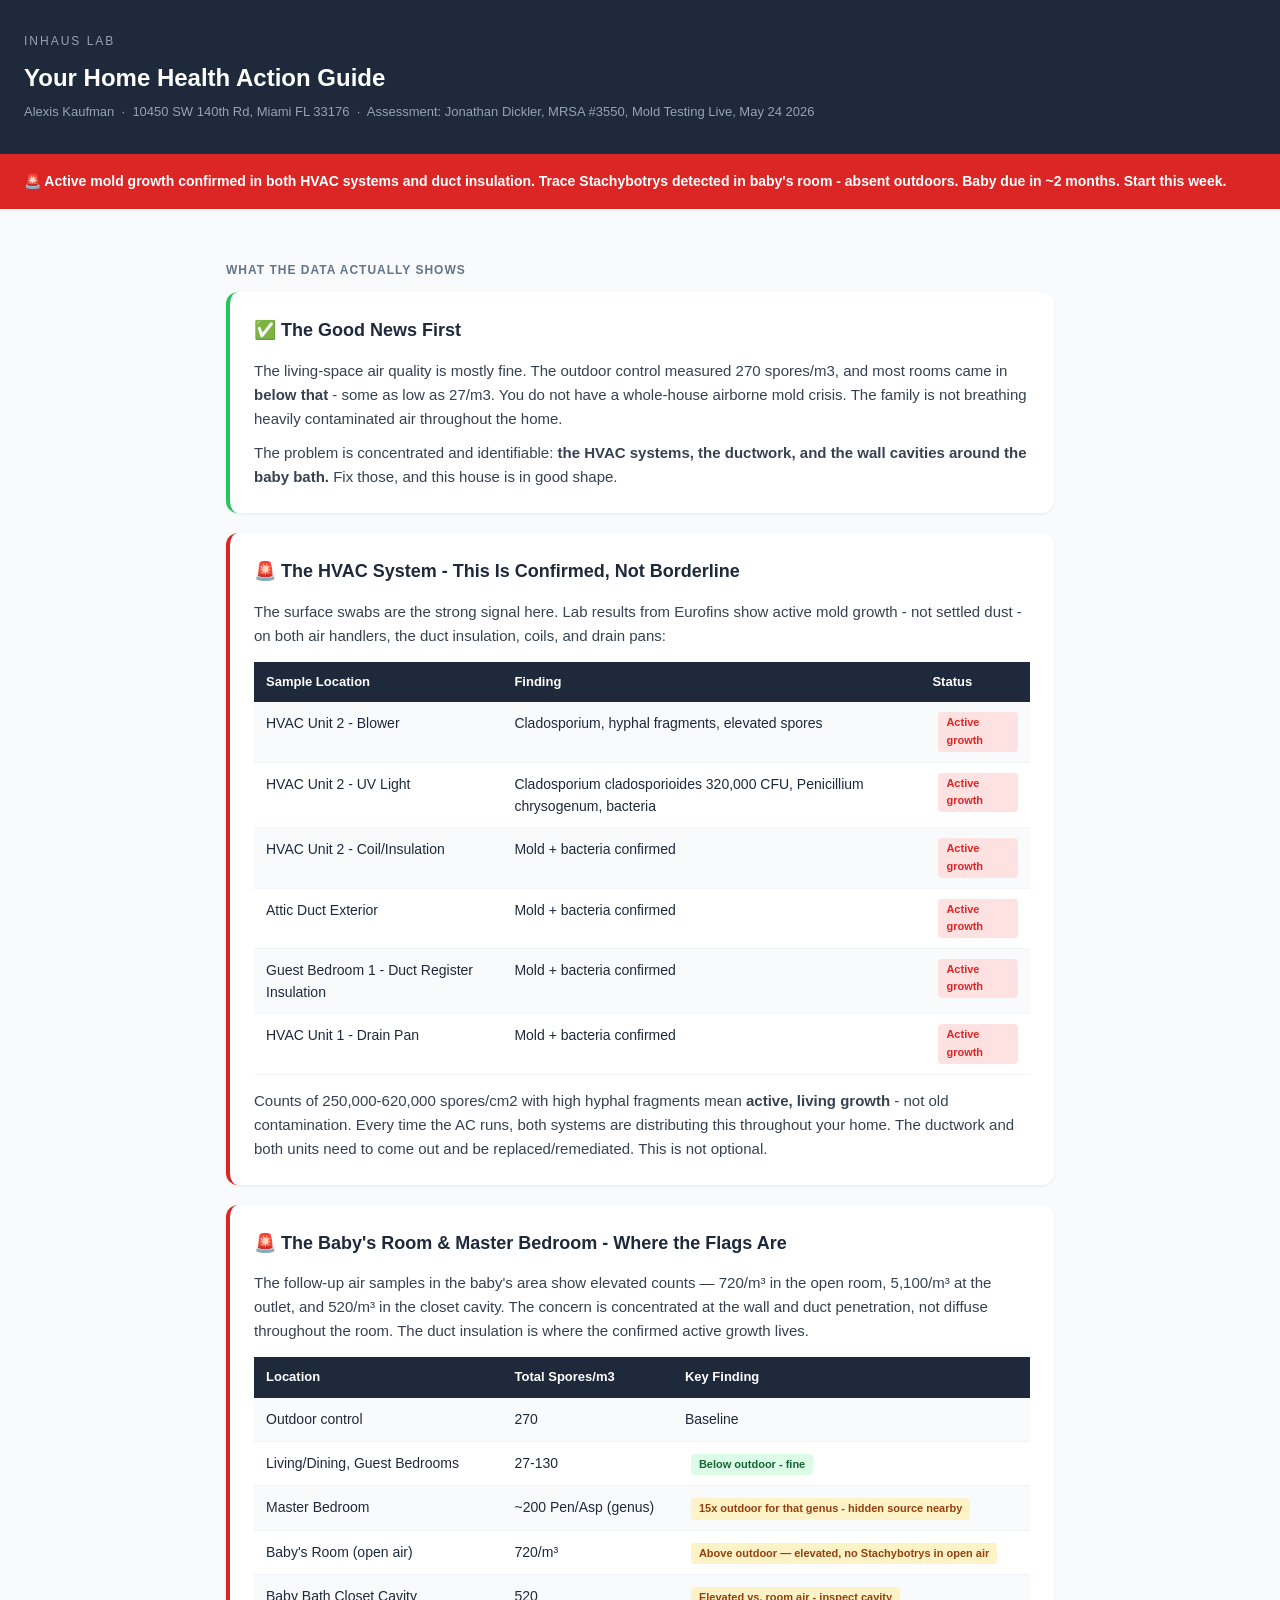
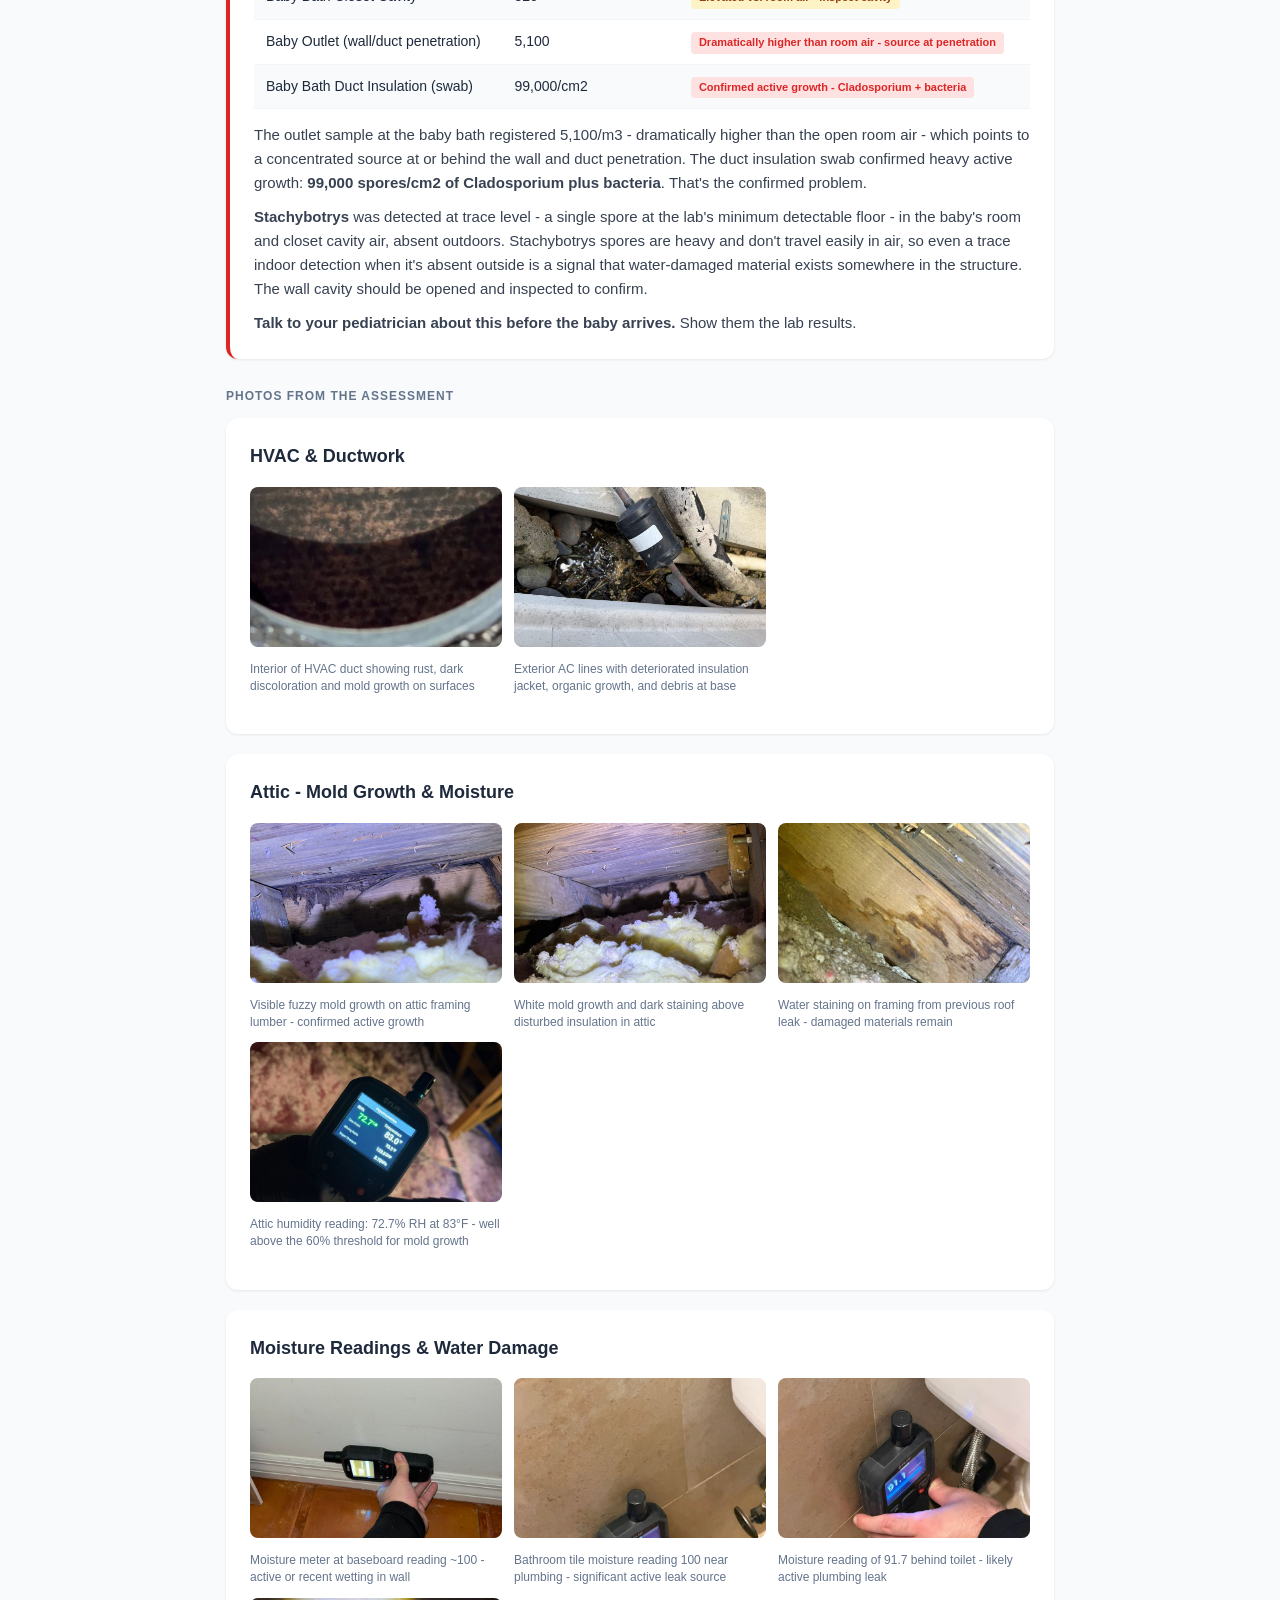
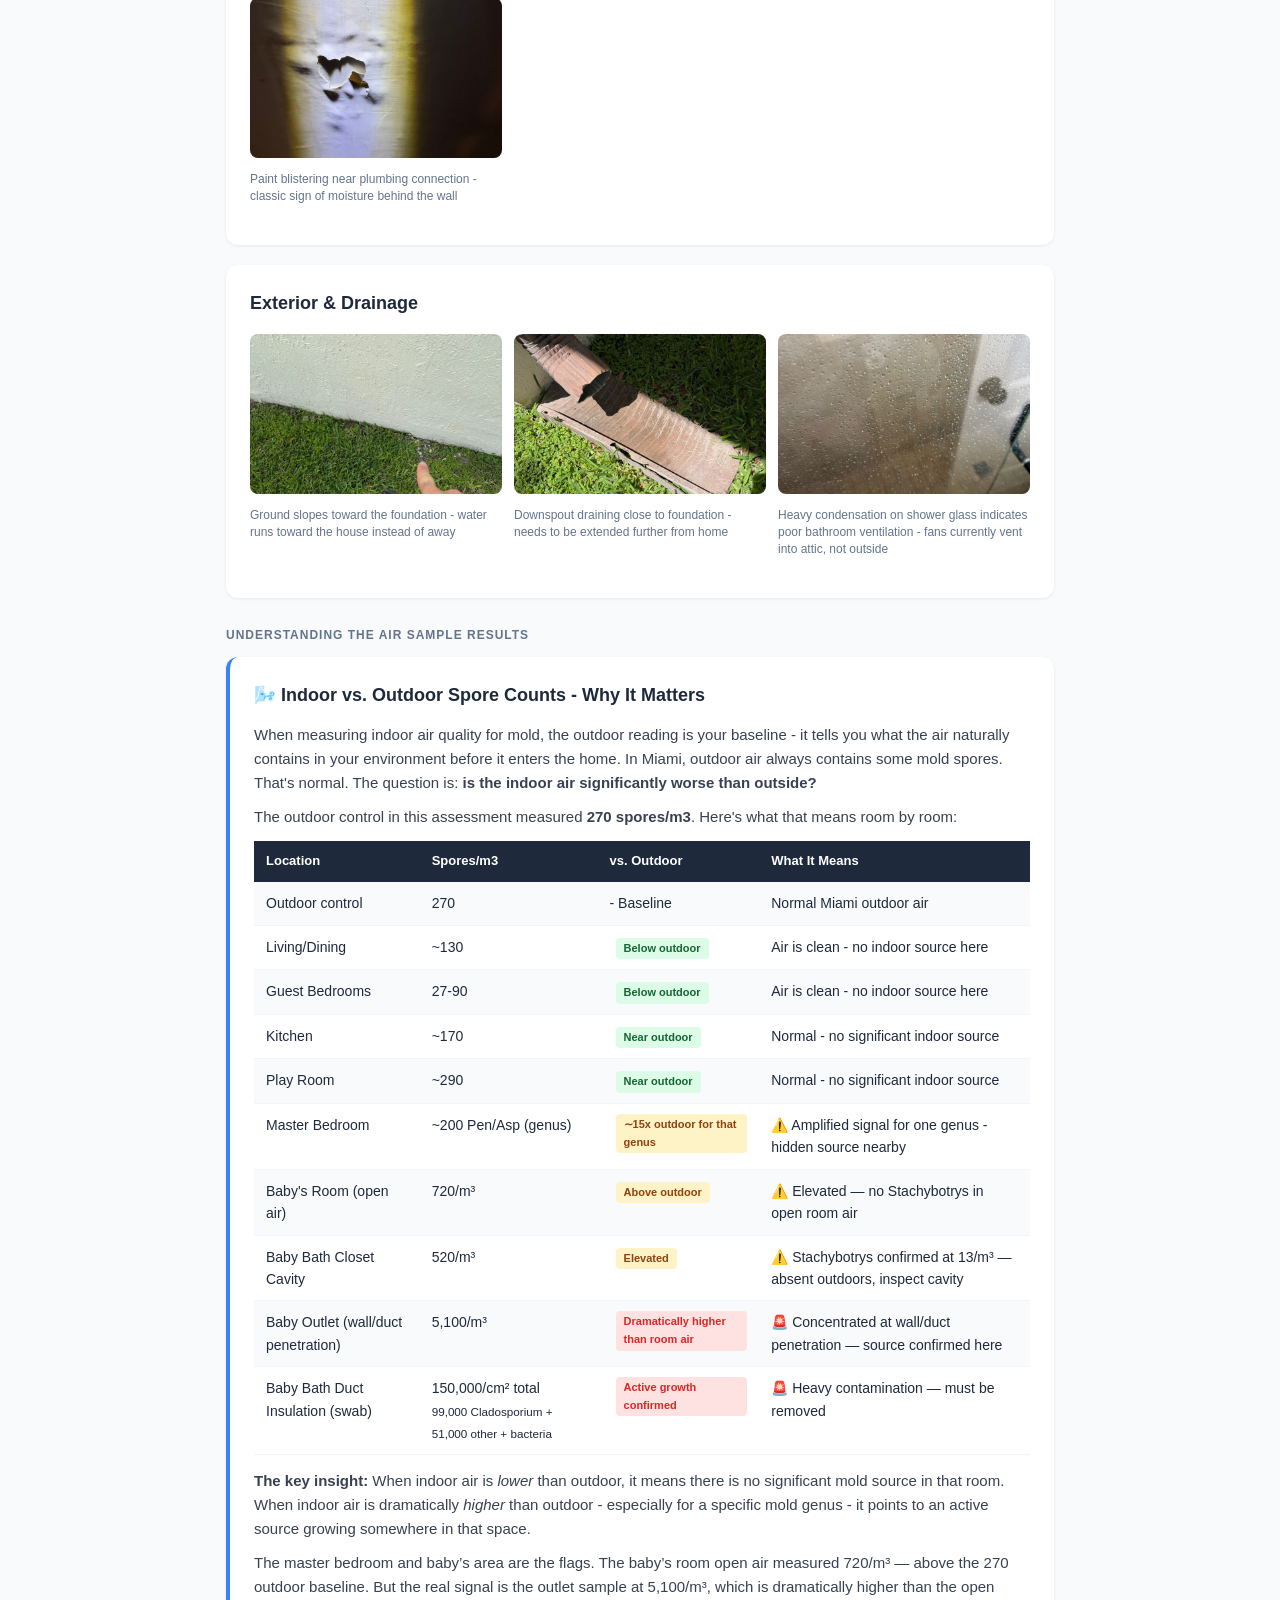
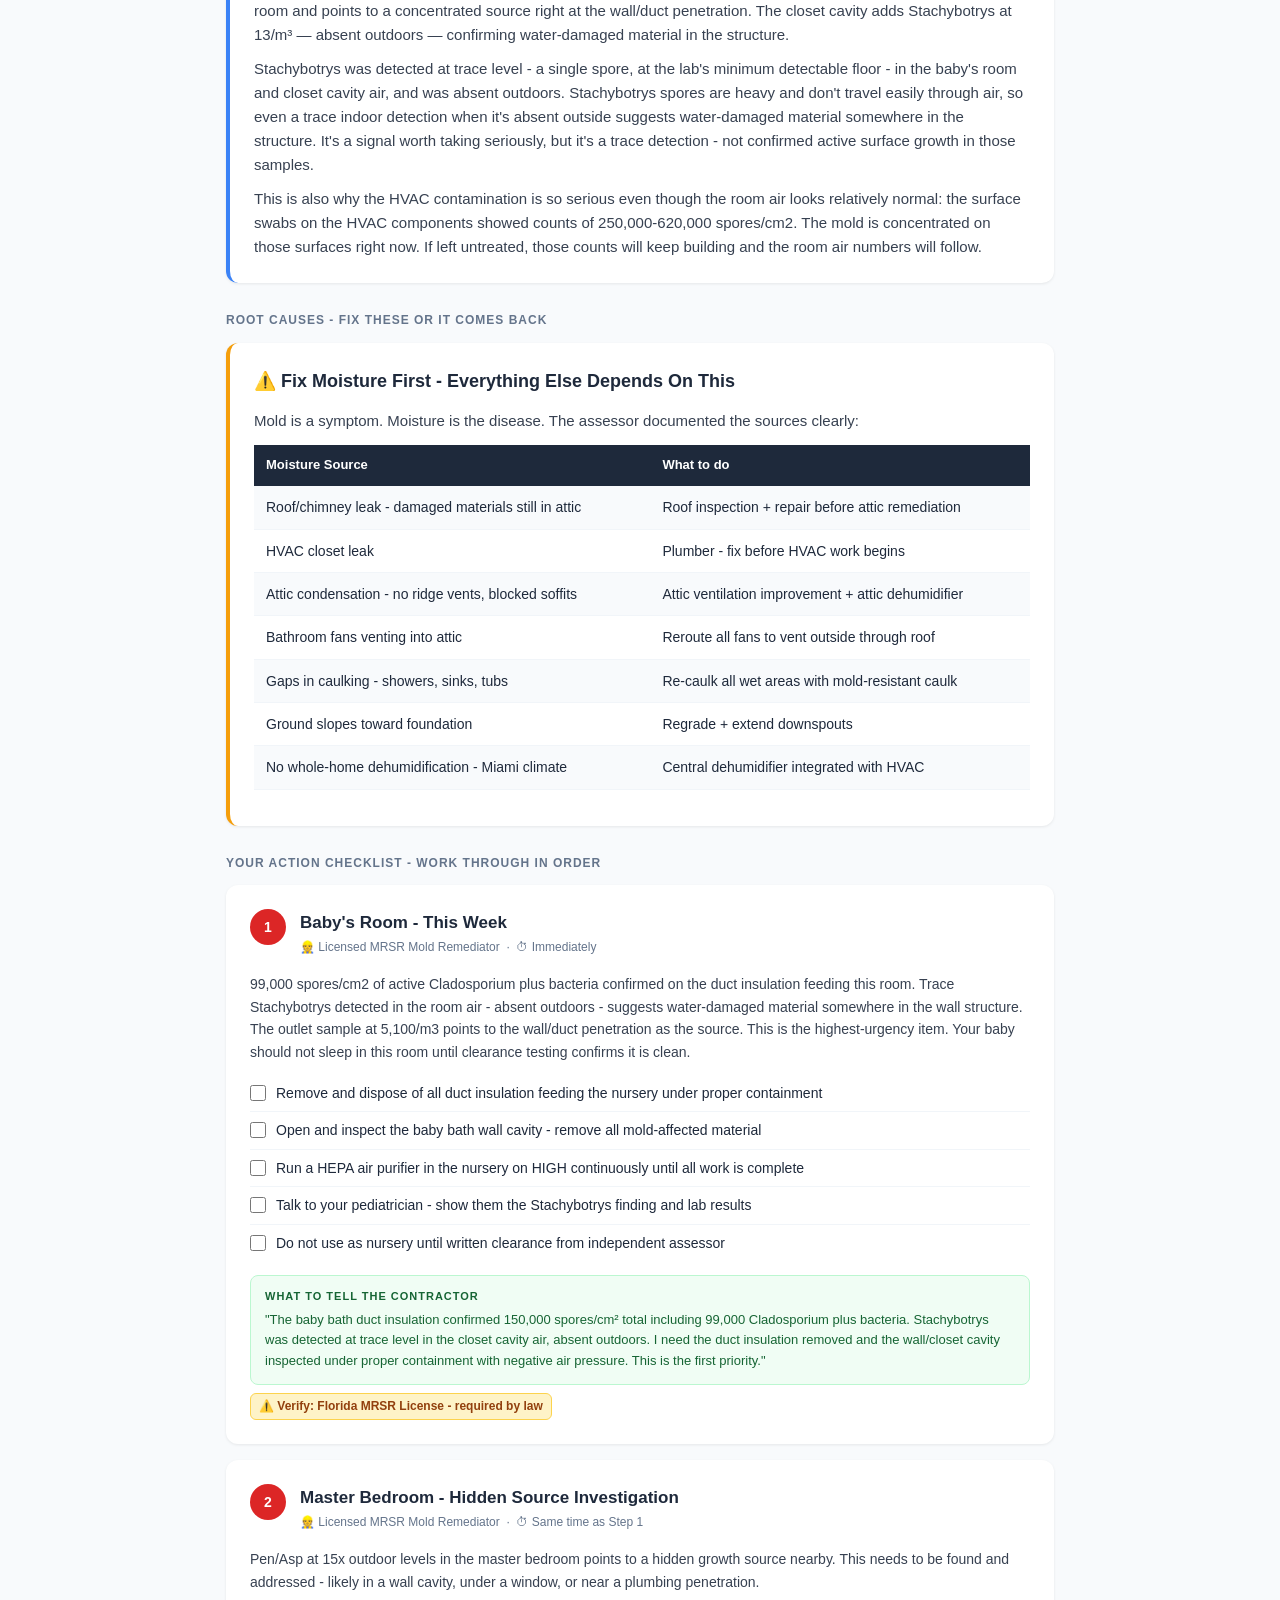
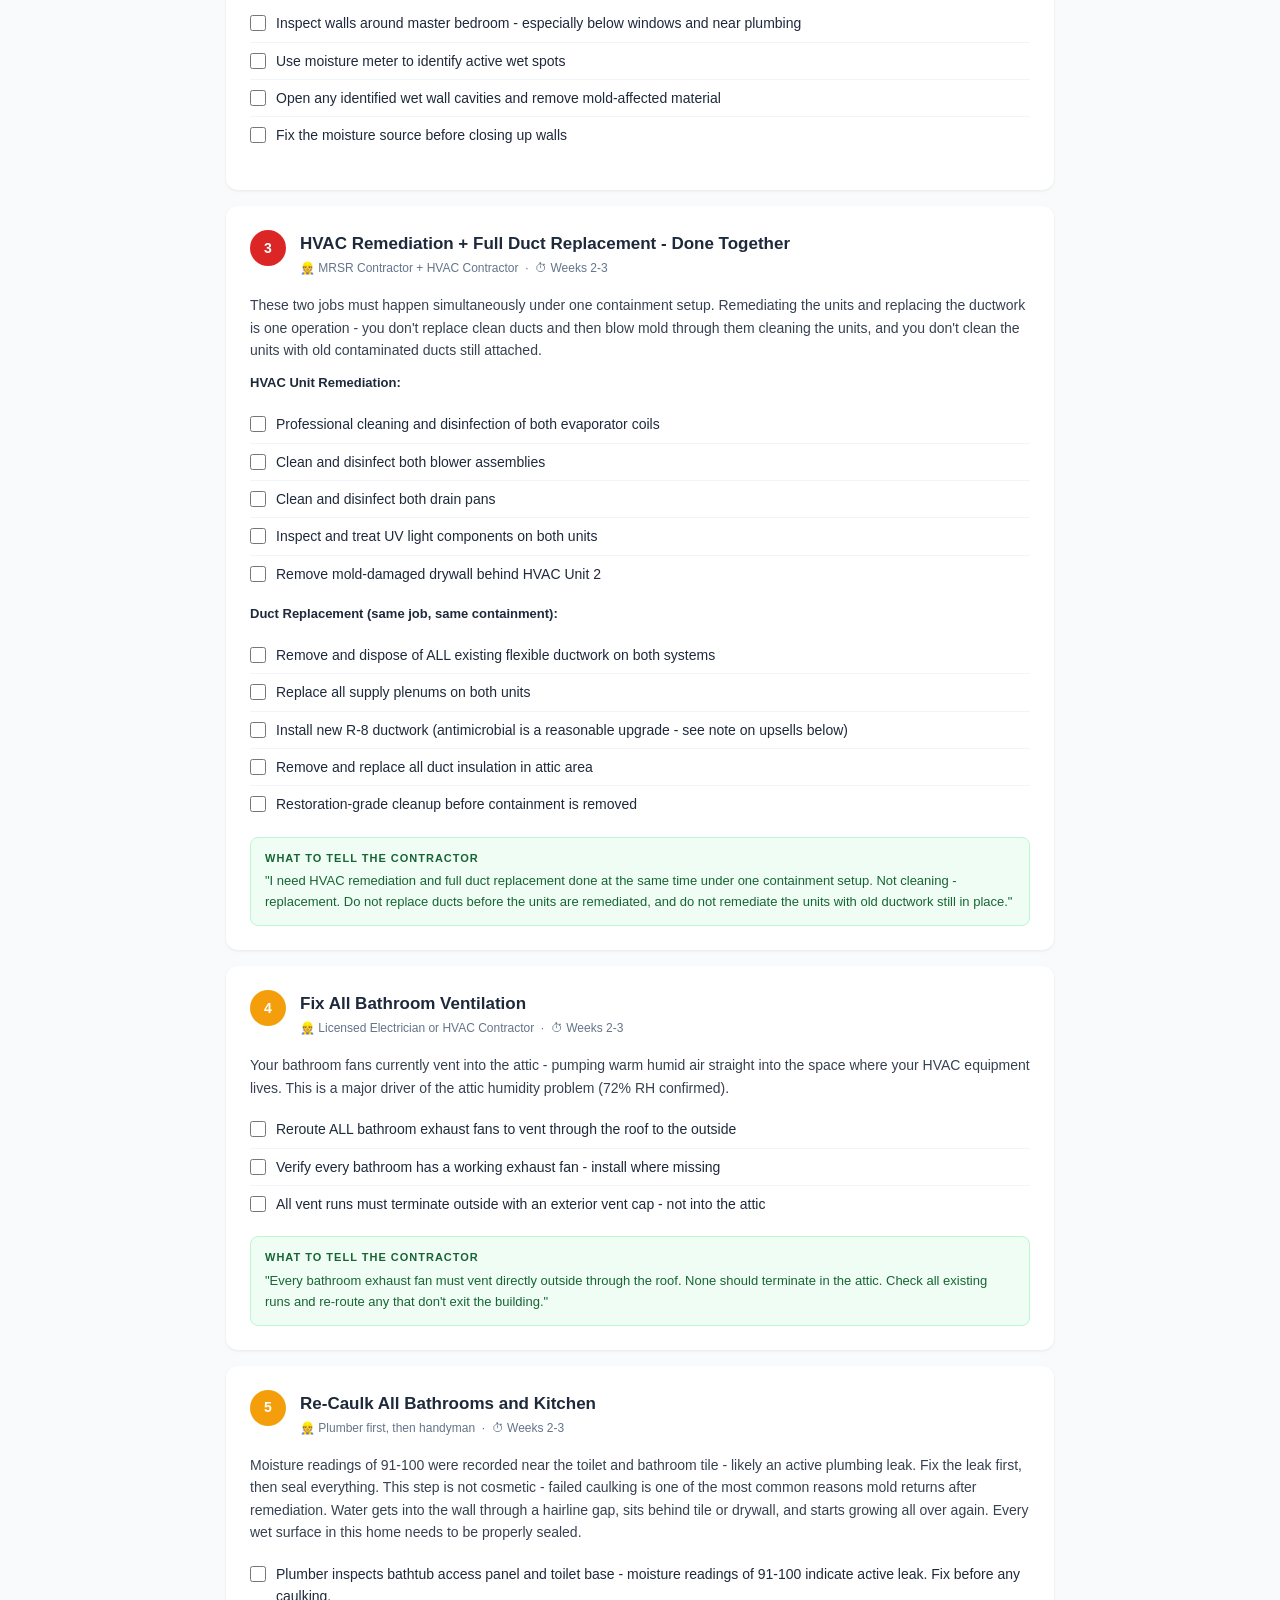
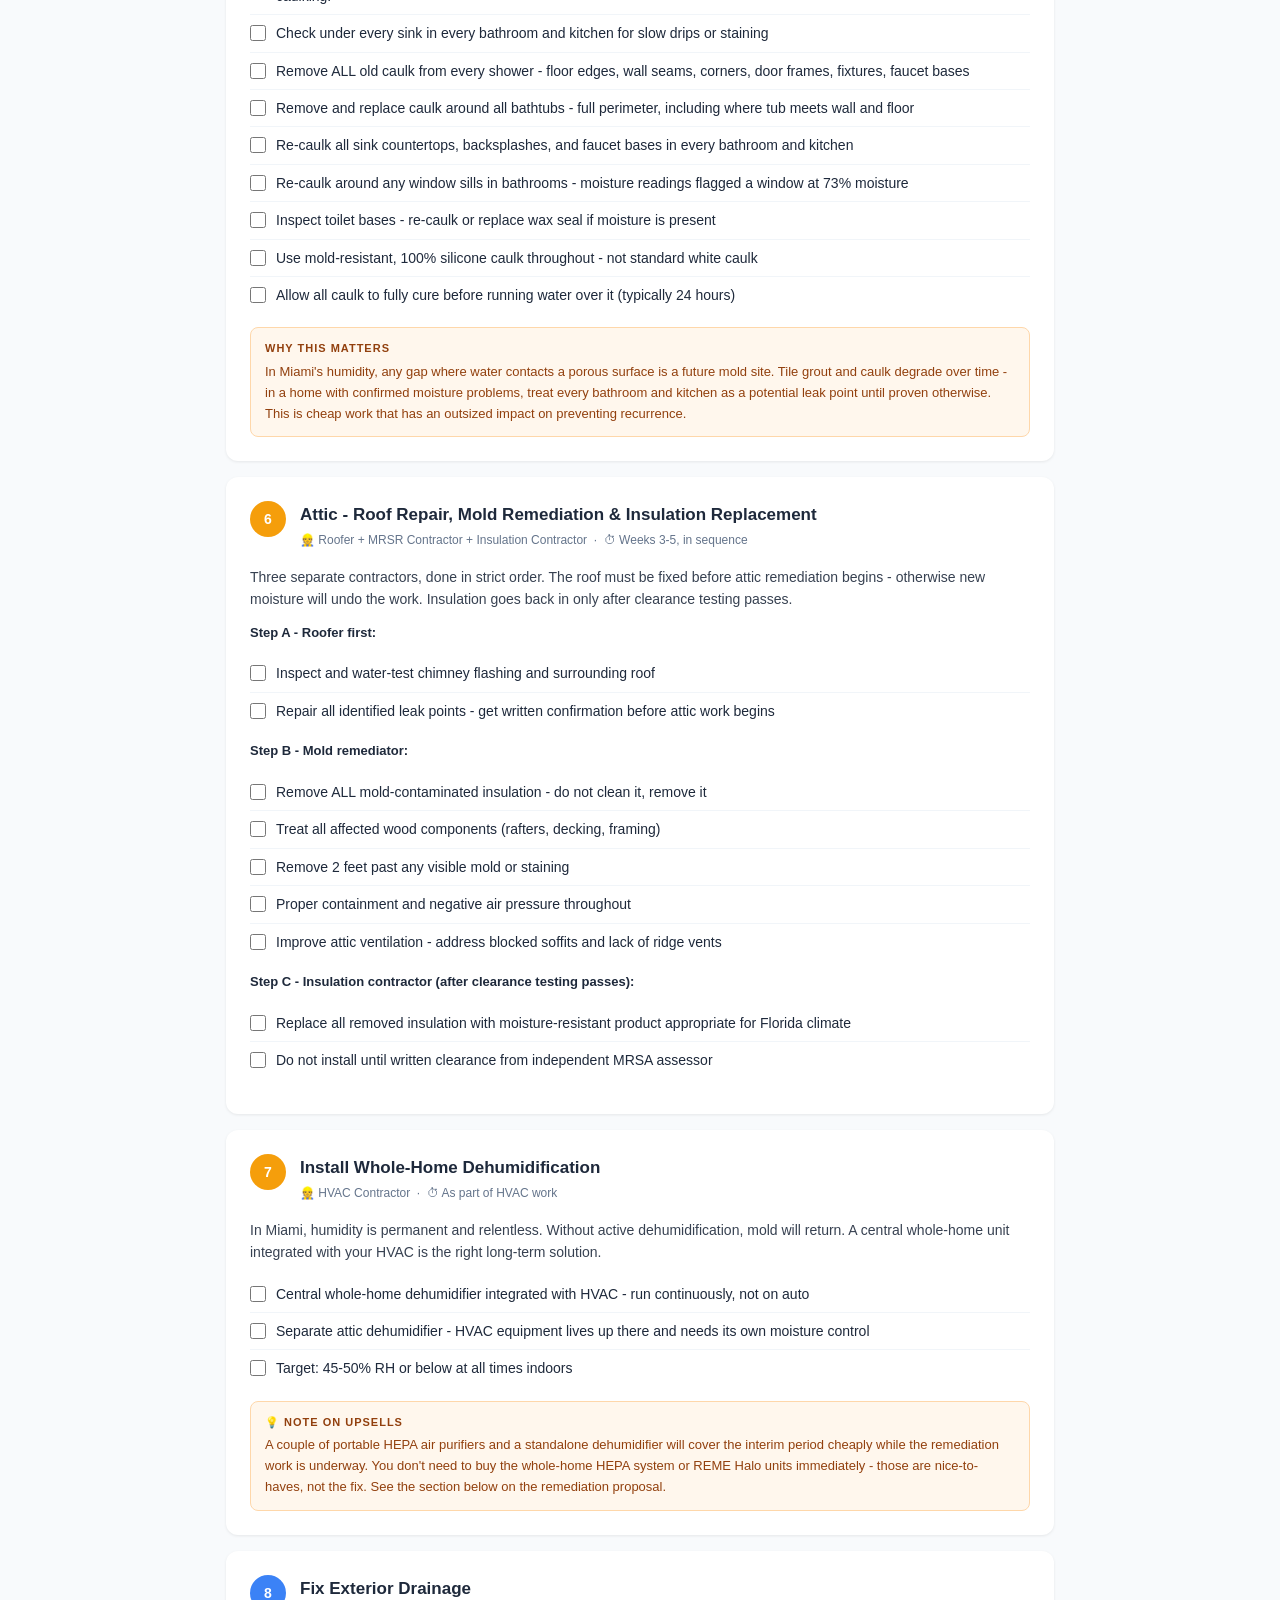
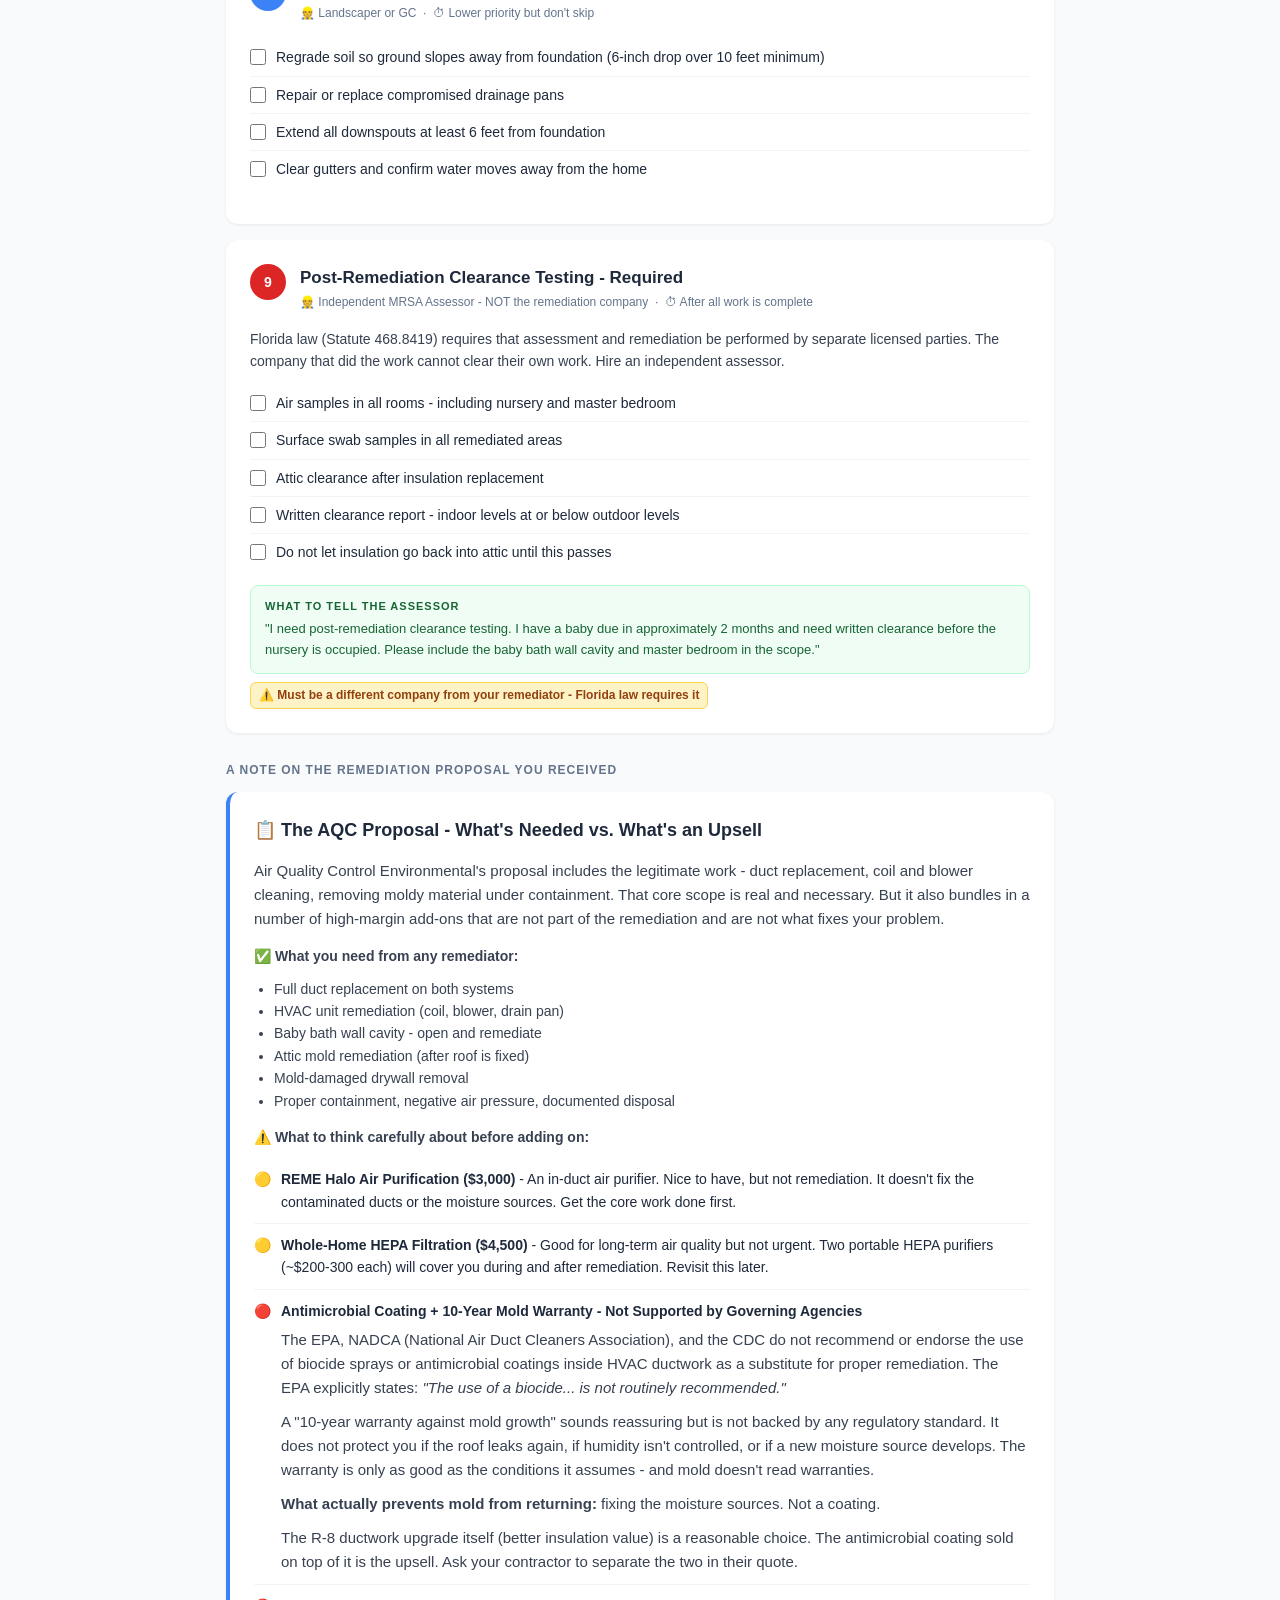
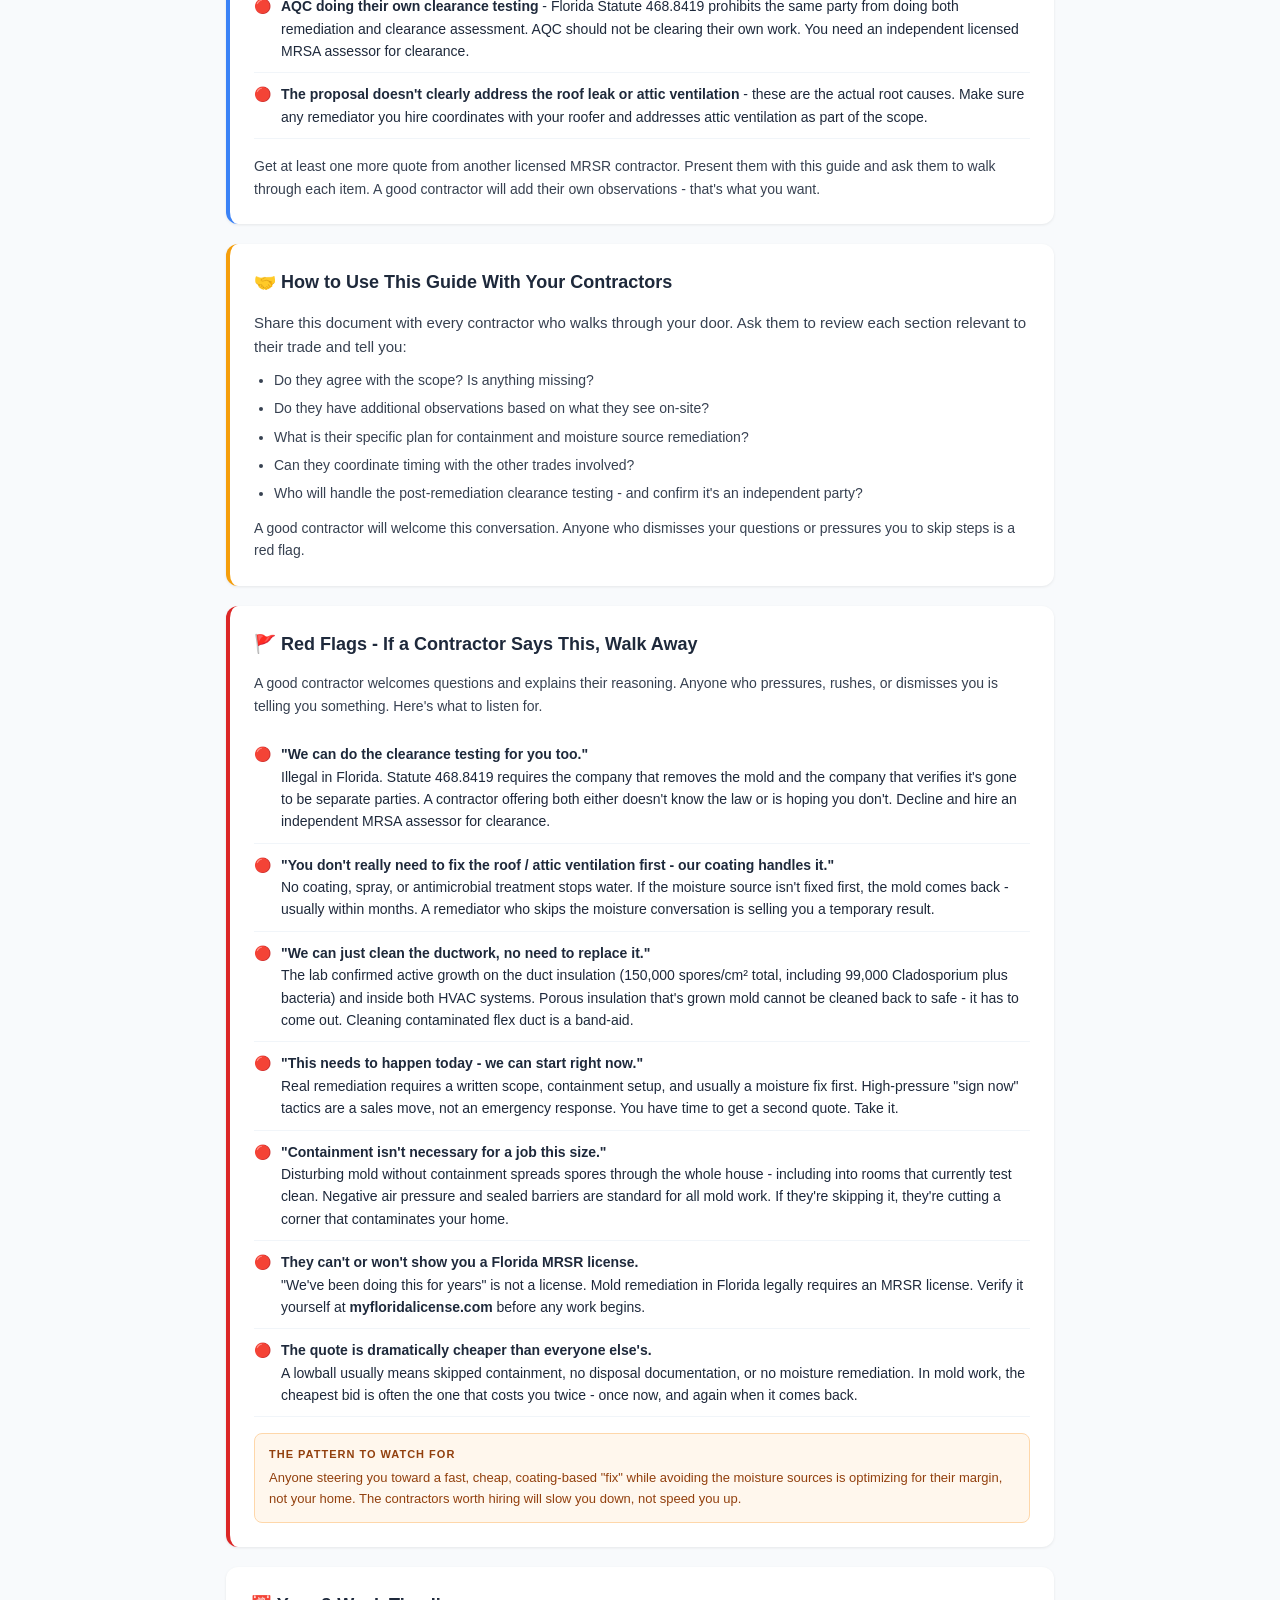
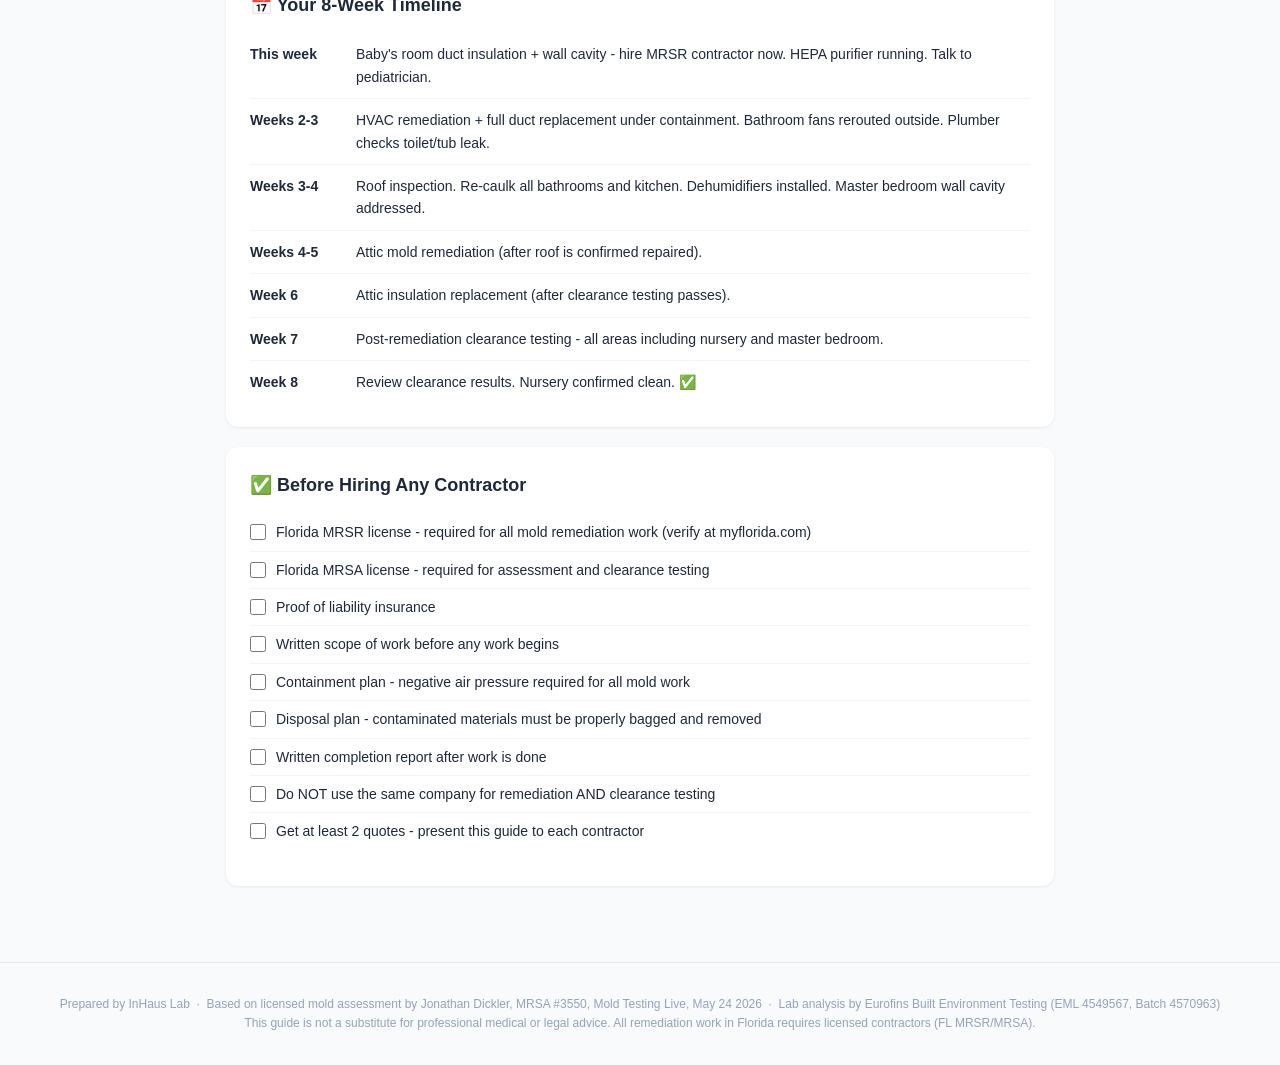
==== alexis-guide.html @ 506d49f6 "fix lab numbers: 720 not 93 baby room, 150k total swab not 99k, add missing Baby air sample" ====
<!DOCTYPE html>
<html lang="en">
<head>
<meta charset="UTF-8">
<meta name="viewport" content="width=device-width, initial-scale=1.0">
<title>Home Health Action Guide - Alexis Kaufman</title>
<style>
  * { box-sizing: border-box; margin: 0; padding: 0; }
  body { font-family: -apple-system, BlinkMacSystemFont, 'Segoe UI', sans-serif; background: #f8fafc; color: #1e293b; line-height: 1.6; }
  .header { background: #1e293b; color: white; padding: 32px 24px; }
  .header .logo { font-size: 12px; letter-spacing: 2px; text-transform: uppercase; color: #94a3b8; margin-bottom: 8px; }
  .header h1 { font-size: 24px; font-weight: 800; margin-bottom: 4px; }
  .header .meta { font-size: 13px; color: #94a3b8; }
  .urgent-banner { background: #dc2626; color: white; padding: 16px 24px; font-size: 14px; font-weight: 600; display: flex; align-items: center; gap: 10px; }
  .container { max-width: 860px; margin: 0 auto; padding: 24px 16px; }
  .card { background: white; border-radius: 12px; padding: 24px; margin-bottom: 20px; box-shadow: 0 1px 3px rgba(0,0,0,0.08); }
  .card h2 { font-size: 18px; font-weight: 700; margin-bottom: 14px; }
  .card p { font-size: 15px; color: #374151; margin-bottom: 10px; }
  .card p:last-child { margin-bottom: 0; }
  .good-news { border-left: 4px solid #22c55e; }
  .urgent-card { border-left: 4px solid #dc2626; }
  .warning-card { border-left: 4px solid #f59e0b; }
  .info-card { border-left: 4px solid #3b82f6; }
  .data-table { width: 100%; border-collapse: collapse; font-size: 14px; margin: 12px 0; }
  .data-table th { background: #1e293b; color: white; padding: 10px 12px; text-align: left; font-size: 13px; }
  .data-table td { padding: 10px 12px; border-bottom: 1px solid #f1f5f9; vertical-align: top; }
  .data-table tr:nth-child(even) td { background: #f8fafc; }
  .tag { display: inline-block; padding: 2px 8px; border-radius: 4px; font-size: 11px; font-weight: 700; margin-left: 6px; }
  .tag-red { background: #fee2e2; color: #dc2626; }
  .tag-yellow { background: #fef3c7; color: #92400e; }
  .tag-green { background: #dcfce7; color: #166534; }
  .tag-blue { background: #dbeafe; color: #1d4ed8; }
  .step { background: white; border-radius: 12px; padding: 24px; margin-bottom: 16px; box-shadow: 0 1px 3px rgba(0,0,0,0.08); }
  .step-header { display: flex; align-items: flex-start; gap: 14px; margin-bottom: 16px; }
  .step-num { border-radius: 50%; width: 36px; height: 36px; display: flex; align-items: center; justify-content: center; font-weight: 800; font-size: 14px; flex-shrink: 0; }
  .step-num.red { background: #dc2626; color: white; }
  .step-num.amber { background: #f59e0b; color: white; }
  .step-num.blue { background: #3b82f6; color: white; }
  .step-num.gray { background: #64748b; color: white; }
  .step-title h3 { font-size: 17px; font-weight: 700; margin-bottom: 2px; }
  .step-meta { font-size: 12px; color: #64748b; }
  .checklist { list-style: none; margin: 12px 0; }
  .checklist li { display: flex; align-items: flex-start; gap: 10px; padding: 7px 0; font-size: 14px; border-bottom: 1px solid #f1f5f9; }
  .checklist li:last-child { border-bottom: none; }
  .checklist input[type=checkbox] { margin-top: 3px; flex-shrink: 0; width: 16px; height: 16px; cursor: pointer; }
  .tell-contractor { background: #f0fdf4; border: 1px solid #bbf7d0; border-radius: 8px; padding: 12px 14px; margin-top: 14px; font-size: 13px; color: #166534; }
  .tell-contractor strong { display: block; margin-bottom: 4px; font-size: 11px; text-transform: uppercase; letter-spacing: 1px; }
  .warn-box { background: #fff7ed; border: 1px solid #fed7aa; border-radius: 8px; padding: 12px 14px; margin-top: 14px; font-size: 13px; color: #92400e; }
  .warn-box strong { display: block; margin-bottom: 4px; font-size: 11px; text-transform: uppercase; letter-spacing: 1px; }
  .license-badge { display: inline-block; background: #fef3c7; color: #92400e; border: 1px solid #fcd34d; border-radius: 6px; padding: 3px 8px; font-size: 12px; font-weight: 600; margin-top: 8px; }
  .photo-grid { display: grid; grid-template-columns: repeat(auto-fill, minmax(220px, 1fr)); gap: 12px; margin: 16px 0; }
  .photo-item img { width: 100%; border-radius: 8px; object-fit: cover; height: 160px; }
  .photo-item .caption { font-size: 12px; color: #64748b; margin-top: 6px; line-height: 1.4; }
  .timeline-row { display: flex; gap: 16px; padding: 10px 0; border-bottom: 1px solid #f1f5f9; font-size: 14px; }
  .timeline-row:last-child { border-bottom: none; }
  .timeline-week { font-weight: 700; min-width: 90px; color: #1e293b; }
  .section-label { font-size: 12px; font-weight: 700; text-transform: uppercase; letter-spacing: 1px; color: #64748b; margin: 28px 0 12px; }
  .upsell-item { padding: 10px 0; border-bottom: 1px solid #f1f5f9; font-size: 14px; display: flex; align-items: flex-start; gap: 10px; }
  .upsell-item:last-child { border-bottom: none; }
  .footer { text-align: center; font-size: 12px; color: #94a3b8; padding: 32px 24px; border-top: 1px solid #e2e8f0; margin-top: 32px; }
  @media (max-width: 600px) { .photo-grid { grid-template-columns: 1fr 1fr; } }
  @media print { * { -webkit-print-color-adjust: exact; print-color-adjust: exact; } }
</style>
</head>
<body>

<div class="header">
  <div class="logo">InHaus Lab</div>
  <h1>Your Home Health Action Guide</h1>
  <div class="meta">Alexis Kaufman &nbsp;·&nbsp; 10450 SW 140th Rd, Miami FL 33176 &nbsp;·&nbsp; Assessment: Jonathan Dickler, MRSA #3550, Mold Testing Live, May 24 2026</div>
</div>

<div class="urgent-banner">
  🚨 Active mold growth confirmed in both HVAC systems and duct insulation. Trace Stachybotrys detected in baby's room - absent outdoors. Baby due in ~2 months. Start this week.
</div>

<div class="container">

  <!-- THE REAL PICTURE -->
  <div class="section-label">What the data actually shows</div>

  <div class="card good-news">
    <h2>✅ The Good News First</h2>
    <p>The living-space air quality is mostly fine. The outdoor control measured 270 spores/m3, and most rooms came in <strong>below that</strong> - some as low as 27/m3. You do not have a whole-house airborne mold crisis. The family is not breathing heavily contaminated air throughout the home.</p>
    <p>The problem is concentrated and identifiable: <strong>the HVAC systems, the ductwork, and the wall cavities around the baby bath.</strong> Fix those, and this house is in good shape.</p>
  </div>

  <div class="card urgent-card">
    <h2>🚨 The HVAC System - This Is Confirmed, Not Borderline</h2>
    <p>The surface swabs are the strong signal here. Lab results from Eurofins show active mold growth - not settled dust - on both air handlers, the duct insulation, coils, and drain pans:</p>
    <table class="data-table" style="margin-top:14px;">
      <tr><th>Sample Location</th><th>Finding</th><th>Status</th></tr>
      <tr><td>HVAC Unit 2 - Blower</td><td>Cladosporium, hyphal fragments, elevated spores</td><td><span class="tag tag-red">Active growth</span></td></tr>
      <tr><td>HVAC Unit 2 - UV Light</td><td>Cladosporium cladosporioides 320,000 CFU, Penicillium chrysogenum, bacteria</td><td><span class="tag tag-red">Active growth</span></td></tr>
      <tr><td>HVAC Unit 2 - Coil/Insulation</td><td>Mold + bacteria confirmed</td><td><span class="tag tag-red">Active growth</span></td></tr>
      <tr><td>Attic Duct Exterior</td><td>Mold + bacteria confirmed</td><td><span class="tag tag-red">Active growth</span></td></tr>
      <tr><td>Guest Bedroom 1 - Duct Register Insulation</td><td>Mold + bacteria confirmed</td><td><span class="tag tag-red">Active growth</span></td></tr>
      <tr><td>HVAC Unit 1 - Drain Pan</td><td>Mold + bacteria confirmed</td><td><span class="tag tag-red">Active growth</span></td></tr>
    </table>
    <p style="margin-top:14px;">Counts of 250,000-620,000 spores/cm2 with high hyphal fragments mean <strong>active, living growth</strong> - not old contamination. Every time the AC runs, both systems are distributing this throughout your home. The ductwork and both units need to come out and be replaced/remediated. This is not optional.</p>
  </div>

  <div class="card urgent-card">
    <h2>🚨 The Baby's Room & Master Bedroom - Where the Flags Are</h2>
    <p>The follow-up air samples in the baby's area show elevated counts — 720/m³ in the open room, 5,100/m³ at the outlet, and 520/m³ in the closet cavity. The concern is concentrated at the wall and duct penetration, not diffuse throughout the room. The duct insulation is where the confirmed active growth lives.</p>
    <table class="data-table" style="margin-top:14px;">
      <tr><th>Location</th><th>Total Spores/m3</th><th>Key Finding</th></tr>
      <tr><td>Outdoor control</td><td>270</td><td>Baseline</td></tr>
      <tr><td>Living/Dining, Guest Bedrooms</td><td>27-130</td><td><span class="tag tag-green">Below outdoor - fine</span></td></tr>
      <tr><td>Master Bedroom</td><td>~200 Pen/Asp (genus)</td><td><span class="tag tag-yellow">15x outdoor for that genus - hidden source nearby</span></td></tr>
      <tr><td>Baby's Room (open air)</td><td>720/m³</td><td><span class="tag tag-yellow">Above outdoor — elevated, no Stachybotrys in open air</span></td></tr>
      <tr><td>Baby Bath Closet Cavity</td><td>520</td><td><span class="tag tag-yellow">Elevated vs. room air - inspect cavity</span></td></tr>
      <tr><td>Baby Outlet (wall/duct penetration)</td><td>5,100</td><td><span class="tag tag-red">Dramatically higher than room air - source at penetration</span></td></tr>
      <tr><td>Baby Bath Duct Insulation (swab)</td><td>99,000/cm2</td><td><span class="tag tag-red">Confirmed active growth - Cladosporium + bacteria</span></td></tr>
    </table>
    <p style="margin-top:14px;">The outlet sample at the baby bath registered 5,100/m3 - dramatically higher than the open room air - which points to a concentrated source at or behind the wall and duct penetration. The duct insulation swab confirmed heavy active growth: <strong>99,000 spores/cm2 of Cladosporium plus bacteria</strong>. That's the confirmed problem.</p>
    <p style="margin-top:10px;"><strong>Stachybotrys</strong> was detected at trace level - a single spore at the lab's minimum detectable floor - in the baby's room and closet cavity air, absent outdoors. Stachybotrys spores are heavy and don't travel easily in air, so even a trace indoor detection when it's absent outside is a signal that water-damaged material exists somewhere in the structure. The wall cavity should be opened and inspected to confirm.</p>
    <p style="margin-top:10px;"><strong>Talk to your pediatrician about this before the baby arrives.</strong> Show them the lab results.</p>
  </div>

  <!-- PHOTOS -->
  <div class="section-label">Photos from the assessment</div>

  <div class="card">
    <h2>HVAC & Ductwork</h2>
    <div class="photo-grid">
      <div class="photo-item">
        <img src="https://inhauslab.github.io/inhaus-review/alexis-photos/01-hvac-duct-interior-mold.jpg" alt="HVAC duct interior mold">
        <div class="caption">Interior of HVAC duct showing rust, dark discoloration and mold growth on surfaces</div>
      </div>
      <div class="photo-item">
        <img src="https://inhauslab.github.io/inhaus-review/alexis-photos/02-hvac-exterior-deterioration.jpg" alt="HVAC exterior deterioration">
        <div class="caption">Exterior AC lines with deteriorated insulation jacket, organic growth, and debris at base</div>
      </div>
    </div>
  </div>

  <div class="card">
    <h2>Attic - Mold Growth & Moisture</h2>
    <div class="photo-grid">
      <div class="photo-item">
        <img src="https://inhauslab.github.io/inhaus-review/alexis-photos/07-attic-mold-growth-on-framing.jpg" alt="Attic mold on framing">
        <div class="caption">Visible fuzzy mold growth on attic framing lumber - confirmed active growth</div>
      </div>
      <div class="photo-item">
        <img src="https://inhauslab.github.io/inhaus-review/alexis-photos/08-attic-mold-growth-insulation.jpg" alt="Attic mold on insulation">
        <div class="caption">White mold growth and dark staining above disturbed insulation in attic</div>
      </div>
      <div class="photo-item">
        <img src="https://inhauslab.github.io/inhaus-review/alexis-photos/09-attic-water-staining-framing.jpg" alt="Attic water staining">
        <div class="caption">Water staining on framing from previous roof leak - damaged materials remain</div>
      </div>
      <div class="photo-item">
        <img src="https://inhauslab.github.io/inhaus-review/alexis-photos/10-attic-humidity-reading-72pct.jpg" alt="Attic humidity 72%">
        <div class="caption">Attic humidity reading: 72.7% RH at 83°F - well above the 60% threshold for mold growth</div>
      </div>
    </div>
  </div>

  <div class="card">
    <h2>Moisture Readings & Water Damage</h2>
    <div class="photo-grid">
      <div class="photo-item">
        <img src="https://inhauslab.github.io/inhaus-review/alexis-photos/04-baseboard-moisture-reading-100.jpg" alt="Baseboard moisture reading 100">
        <div class="caption">Moisture meter at baseboard reading ~100 - active or recent wetting in wall</div>
      </div>
      <div class="photo-item">
        <img src="https://inhauslab.github.io/inhaus-review/alexis-photos/05-bathroom-tile-moisture-reading-100.jpg" alt="Bathroom tile moisture 100">
        <div class="caption">Bathroom tile moisture reading 100 near plumbing - significant active leak source</div>
      </div>
      <div class="photo-item">
        <img src="https://inhauslab.github.io/inhaus-review/alexis-photos/06-toilet-wall-moisture-reading-91.jpg" alt="Toilet wall moisture 91">
        <div class="caption">Moisture reading of 91.7 behind toilet - likely active plumbing leak</div>
      </div>
      <div class="photo-item">
        <img src="https://inhauslab.github.io/inhaus-review/alexis-photos/03-wall-moisture-paint-blistering.jpg" alt="Wall moisture paint blistering">
        <div class="caption">Paint blistering near plumbing connection - classic sign of moisture behind the wall</div>
      </div>
    </div>
  </div>

  <div class="card">
    <h2>Exterior & Drainage</h2>
    <div class="photo-grid">
      <div class="photo-item">
        <img src="https://inhauslab.github.io/inhaus-review/alexis-photos/12-exterior-ground-slope-toward-home.jpg" alt="Ground slope toward home">
        <div class="caption">Ground slopes toward the foundation - water runs toward the house instead of away</div>
      </div>
      <div class="photo-item">
        <img src="https://inhauslab.github.io/inhaus-review/alexis-photos/11-exterior-drainage-downspout.jpg" alt="Exterior drainage">
        <div class="caption">Downspout draining close to foundation - needs to be extended further from home</div>
      </div>
      <div class="photo-item">
        <img src="https://inhauslab.github.io/inhaus-review/alexis-photos/13-bathroom-poor-ventilation-condensation.jpg" alt="Bathroom condensation">
        <div class="caption">Heavy condensation on shower glass indicates poor bathroom ventilation - fans currently vent into attic, not outside</div>
      </div>
    </div>
  </div>

  <!-- INDOOR OUTDOOR EXPLAINER -->
  <div class="section-label">Understanding the air sample results</div>

  <div class="card info-card">
    <h2>🌬️ Indoor vs. Outdoor Spore Counts - Why It Matters</h2>
    <p>When measuring indoor air quality for mold, the outdoor reading is your baseline - it tells you what the air naturally contains in your environment before it enters the home. In Miami, outdoor air always contains some mold spores. That's normal. The question is: <strong>is the indoor air significantly worse than outside?</strong></p>
    <p style="margin-top:10px;">The outdoor control in this assessment measured <strong>270 spores/m3</strong>. Here's what that means room by room:</p>
    <table class="data-table" style="margin-top:12px;">
      <tr><th>Location</th><th>Spores/m3</th><th>vs. Outdoor</th><th>What It Means</th></tr>
      <tr><td>Outdoor control</td><td>270</td><td>- Baseline</td><td>Normal Miami outdoor air</td></tr>
      <tr><td>Living/Dining</td><td>~130</td><td><span class="tag tag-green">Below outdoor</span></td><td>Air is clean - no indoor source here</td></tr>
      <tr><td>Guest Bedrooms</td><td>27-90</td><td><span class="tag tag-green">Below outdoor</span></td><td>Air is clean - no indoor source here</td></tr>
      <tr><td>Kitchen</td><td>~170</td><td><span class="tag tag-green">Near outdoor</span></td><td>Normal - no significant indoor source</td></tr>
      <tr><td>Play Room</td><td>~290</td><td><span class="tag tag-green">Near outdoor</span></td><td>Normal - no significant indoor source</td></tr>
      <tr><td>Master Bedroom</td><td>~200 Pen/Asp (genus)</td><td><span class="tag tag-yellow">∼15x outdoor for that genus</span></td><td>⚠️ Amplified signal for one genus - hidden source nearby</td></tr>
      <tr><td>Baby's Room (open air)</td><td>720/m³</td><td><span class="tag tag-yellow">Above outdoor</span></td><td>⚠️ Elevated — no Stachybotrys in open room air</td></tr>
      <tr><td>Baby Bath Closet Cavity</td><td>520/m³</td><td><span class="tag tag-yellow">Elevated</span></td><td>⚠️ Stachybotrys confirmed at 13/m³ — absent outdoors, inspect cavity</td></tr>
      <tr><td>Baby Outlet (wall/duct penetration)</td><td>5,100/m³</td><td><span class="tag tag-red">Dramatically higher than room air</span></td><td>🚨 Concentrated at wall/duct penetration — source confirmed here</td></tr>
      <tr><td>Baby Bath Duct Insulation (swab)</td><td>150,000/cm² total<br><small>99,000 Cladosporium + 51,000 other + bacteria</small></td><td><span class="tag tag-red">Active growth confirmed</span></td><td>🚨 Heavy contamination — must be removed</td></tr>
    </table>
    <p style="margin-top:14px;"><strong>The key insight:</strong> When indoor air is <em>lower</em> than outdoor, it means there is no significant mold source in that room. When indoor air is dramatically <em>higher</em> than outdoor - especially for a specific mold genus - it points to an active source growing somewhere in that space.</p>
    <p style="margin-top:10px;">The master bedroom and baby’s area are the flags. The baby’s room open air measured 720/m³ — above the 270 outdoor baseline. But the real signal is the outlet sample at 5,100/m³, which is dramatically higher than the open room and points to a concentrated source right at the wall/duct penetration. The closet cavity adds Stachybotrys at 13/m³ — absent outdoors — confirming water-damaged material in the structure.</p>
    <p style="margin-top:10px;">Stachybotrys was detected at trace level - a single spore, at the lab's minimum detectable floor - in the baby's room and closet cavity air, and was absent outdoors. Stachybotrys spores are heavy and don't travel easily through air, so even a trace indoor detection when it's absent outside suggests water-damaged material somewhere in the structure. It's a signal worth taking seriously, but it's a trace detection - not confirmed active surface growth in those samples.
    <p style="margin-top:10px;">This is also why the HVAC contamination is so serious even though the room air looks relatively normal: the surface swabs on the HVAC components showed counts of 250,000-620,000 spores/cm2. The mold is concentrated on those surfaces right now. If left untreated, those counts will keep building and the room air numbers will follow.</p>
  </div>

  <!-- ROOT CAUSES -->
  <div class="section-label">Root causes - fix these or it comes back</div>

  <div class="card warning-card">
    <h2>⚠️ Fix Moisture First - Everything Else Depends On This</h2>
    <p>Mold is a symptom. Moisture is the disease. The assessor documented the sources clearly:</p>
    <table class="data-table" style="margin-top:12px;">
      <tr><th>Moisture Source</th><th>What to do</th></tr>
      <tr><td>Roof/chimney leak - damaged materials still in attic</td><td>Roof inspection + repair before attic remediation</td></tr>
      <tr><td>HVAC closet leak</td><td>Plumber - fix before HVAC work begins</td></tr>
      <tr><td>Attic condensation - no ridge vents, blocked soffits</td><td>Attic ventilation improvement + attic dehumidifier</td></tr>
      <tr><td>Bathroom fans venting into attic</td><td>Reroute all fans to vent outside through roof</td></tr>
      <tr><td>Gaps in caulking - showers, sinks, tubs</td><td>Re-caulk all wet areas with mold-resistant caulk</td></tr>
      <tr><td>Ground slopes toward foundation</td><td>Regrade + extend downspouts</td></tr>
      <tr><td>No whole-home dehumidification - Miami climate</td><td>Central dehumidifier integrated with HVAC</td></tr>
    </table>
  </div>

  <!-- ACTION CHECKLIST -->
  <div class="section-label">Your action checklist - work through in order</div>

  <!-- Step 1 -->
  <div class="step">
    <div class="step-header">
      <div class="step-num red">1</div>
      <div class="step-title">
        <h3>Baby's Room - This Week</h3>
        <div class="step-meta">👷 Licensed MRSR Mold Remediator &nbsp;·&nbsp; ⏱ Immediately</div>
      </div>
    </div>
    <p style="font-size:14px;color:#374151;margin-bottom:12px;">99,000 spores/cm2 of active Cladosporium plus bacteria confirmed on the duct insulation feeding this room. Trace Stachybotrys detected in the room air - absent outdoors - suggests water-damaged material somewhere in the wall structure. The outlet sample at 5,100/m3 points to the wall/duct penetration as the source. This is the highest-urgency item. Your baby should not sleep in this room until clearance testing confirms it is clean.</p>
    <ul class="checklist">
      <li><input type="checkbox"> Remove and dispose of all duct insulation feeding the nursery under proper containment</li>
      <li><input type="checkbox"> Open and inspect the baby bath wall cavity - remove all mold-affected material</li>
      <li><input type="checkbox"> Run a HEPA air purifier in the nursery on HIGH continuously until all work is complete</li>
      <li><input type="checkbox"> Talk to your pediatrician - show them the Stachybotrys finding and lab results</li>
      <li><input type="checkbox"> Do not use as nursery until written clearance from independent assessor</li>
    </ul>
    <div class="tell-contractor">
      <strong>What to tell the contractor</strong>
      "The baby bath duct insulation confirmed 150,000 spores/cm² total including 99,000 Cladosporium plus bacteria. Stachybotrys was detected at trace level in the closet cavity air, absent outdoors. I need the duct insulation removed and the wall/closet cavity inspected under proper containment with negative air pressure. This is the first priority."
    </div>
    <div class="license-badge">⚠️ Verify: Florida MRSR License - required by law</div>
  </div>

  <!-- Step 2 -->
  <div class="step">
    <div class="step-header">
      <div class="step-num red">2</div>
      <div class="step-title">
        <h3>Master Bedroom - Hidden Source Investigation</h3>
        <div class="step-meta">👷 Licensed MRSR Mold Remediator &nbsp;·&nbsp; ⏱ Same time as Step 1</div>
      </div>
    </div>
    <p style="font-size:14px;color:#374151;margin-bottom:12px;">Pen/Asp at 15x outdoor levels in the master bedroom points to a hidden growth source nearby. This needs to be found and addressed - likely in a wall cavity, under a window, or near a plumbing penetration.</p>
    <ul class="checklist">
      <li><input type="checkbox"> Inspect walls around master bedroom - especially below windows and near plumbing</li>
      <li><input type="checkbox"> Use moisture meter to identify active wet spots</li>
      <li><input type="checkbox"> Open any identified wet wall cavities and remove mold-affected material</li>
      <li><input type="checkbox"> Fix the moisture source before closing up walls</li>
    </ul>
  </div>

  <!-- Step 3 -->
  <div class="step">
    <div class="step-header">
      <div class="step-num red">3</div>
      <div class="step-title">
        <h3>HVAC Remediation + Full Duct Replacement - Done Together</h3>
        <div class="step-meta">👷 MRSR Contractor + HVAC Contractor &nbsp;·&nbsp; ⏱ Weeks 2-3</div>
      </div>
    </div>
    <p style="font-size:14px;color:#374151;margin-bottom:12px;">These two jobs must happen simultaneously under one containment setup. Remediating the units and replacing the ductwork is one operation - you don't replace clean ducts and then blow mold through them cleaning the units, and you don't clean the units with old contaminated ducts still attached.</p>
    <strong style="font-size:13px;display:block;margin-bottom:6px;">HVAC Unit Remediation:</strong>
    <ul class="checklist">
      <li><input type="checkbox"> Professional cleaning and disinfection of both evaporator coils</li>
      <li><input type="checkbox"> Clean and disinfect both blower assemblies</li>
      <li><input type="checkbox"> Clean and disinfect both drain pans</li>
      <li><input type="checkbox"> Inspect and treat UV light components on both units</li>
      <li><input type="checkbox"> Remove mold-damaged drywall behind HVAC Unit 2</li>
    </ul>
    <strong style="font-size:13px;display:block;margin:12px 0 6px;">Duct Replacement (same job, same containment):</strong>
    <ul class="checklist">
      <li><input type="checkbox"> Remove and dispose of ALL existing flexible ductwork on both systems</li>
      <li><input type="checkbox"> Replace all supply plenums on both units</li>
      <li><input type="checkbox"> Install new R-8 ductwork (antimicrobial is a reasonable upgrade - see note on upsells below)</li>
      <li><input type="checkbox"> Remove and replace all duct insulation in attic area</li>
      <li><input type="checkbox"> Restoration-grade cleanup before containment is removed</li>
    </ul>
    <div class="tell-contractor">
      <strong>What to tell the contractor</strong>
      "I need HVAC remediation and full duct replacement done at the same time under one containment setup. Not cleaning - replacement. Do not replace ducts before the units are remediated, and do not remediate the units with old ductwork still in place."
    </div>
  </div>

  <!-- Step 4 -->
  <div class="step">
    <div class="step-header">
      <div class="step-num amber">4</div>
      <div class="step-title">
        <h3>Fix All Bathroom Ventilation</h3>
        <div class="step-meta">👷 Licensed Electrician or HVAC Contractor &nbsp;·&nbsp; ⏱ Weeks 2-3</div>
      </div>
    </div>
    <p style="font-size:14px;color:#374151;margin-bottom:12px;">Your bathroom fans currently vent into the attic - pumping warm humid air straight into the space where your HVAC equipment lives. This is a major driver of the attic humidity problem (72% RH confirmed).</p>
    <ul class="checklist">
      <li><input type="checkbox"> Reroute ALL bathroom exhaust fans to vent through the roof to the outside</li>
      <li><input type="checkbox"> Verify every bathroom has a working exhaust fan - install where missing</li>
      <li><input type="checkbox"> All vent runs must terminate outside with an exterior vent cap - not into the attic</li>
    </ul>
    <div class="tell-contractor">
      <strong>What to tell the contractor</strong>
      "Every bathroom exhaust fan must vent directly outside through the roof. None should terminate in the attic. Check all existing runs and re-route any that don't exit the building."
    </div>
  </div>

  <!-- Step 5 -->
  <div class="step">
    <div class="step-header">
      <div class="step-num amber">5</div>
      <div class="step-title">
        <h3>Re-Caulk All Bathrooms and Kitchen</h3>
        <div class="step-meta">👷 Plumber first, then handyman &nbsp;·&nbsp; ⏱ Weeks 2-3</div>
      </div>
    </div>
    <p style="font-size:14px;color:#374151;margin-bottom:12px;">Moisture readings of 91-100 were recorded near the toilet and bathroom tile - likely an active plumbing leak. Fix the leak first, then seal everything. This step is not cosmetic - failed caulking is one of the most common reasons mold returns after remediation. Water gets into the wall through a hairline gap, sits behind tile or drywall, and starts growing all over again. Every wet surface in this home needs to be properly sealed.</p>
    <ul class="checklist">
      <li><input type="checkbox"> Plumber inspects bathtub access panel and toilet base - moisture readings of 91-100 indicate active leak. Fix before any caulking.</li>
      <li><input type="checkbox"> Check under every sink in every bathroom and kitchen for slow drips or staining</li>
      <li><input type="checkbox"> Remove ALL old caulk from every shower - floor edges, wall seams, corners, door frames, fixtures, faucet bases</li>
      <li><input type="checkbox"> Remove and replace caulk around all bathtubs - full perimeter, including where tub meets wall and floor</li>
      <li><input type="checkbox"> Re-caulk all sink countertops, backsplashes, and faucet bases in every bathroom and kitchen</li>
      <li><input type="checkbox"> Re-caulk around any window sills in bathrooms - moisture readings flagged a window at 73% moisture</li>
      <li><input type="checkbox"> Inspect toilet bases - re-caulk or replace wax seal if moisture is present</li>
      <li><input type="checkbox"> Use mold-resistant, 100% silicone caulk throughout - not standard white caulk</li>
      <li><input type="checkbox"> Allow all caulk to fully cure before running water over it (typically 24 hours)</li>
    </ul>
    <div class="warn-box">
      <strong>Why this matters</strong>
      In Miami's humidity, any gap where water contacts a porous surface is a future mold site. Tile grout and caulk degrade over time - in a home with confirmed moisture problems, treat every bathroom and kitchen as a potential leak point until proven otherwise. This is cheap work that has an outsized impact on preventing recurrence.
    </div>
  </div>

  <!-- Step 6 -->
  <div class="step">
    <div class="step-header">
      <div class="step-num amber">6</div>
      <div class="step-title">
        <h3>Attic - Roof Repair, Mold Remediation & Insulation Replacement</h3>
        <div class="step-meta">👷 Roofer + MRSR Contractor + Insulation Contractor &nbsp;·&nbsp; ⏱ Weeks 3-5, in sequence</div>
      </div>
    </div>
    <p style="font-size:14px;color:#374151;margin-bottom:12px;">Three separate contractors, done in strict order. The roof must be fixed before attic remediation begins - otherwise new moisture will undo the work. Insulation goes back in only after clearance testing passes.</p>
    <strong style="font-size:13px;display:block;margin-bottom:6px;">Step A - Roofer first:</strong>
    <ul class="checklist">
      <li><input type="checkbox"> Inspect and water-test chimney flashing and surrounding roof</li>
      <li><input type="checkbox"> Repair all identified leak points - get written confirmation before attic work begins</li>
    </ul>
    <strong style="font-size:13px;display:block;margin:12px 0 6px;">Step B - Mold remediator:</strong>
    <ul class="checklist">
      <li><input type="checkbox"> Remove ALL mold-contaminated insulation - do not clean it, remove it</li>
      <li><input type="checkbox"> Treat all affected wood components (rafters, decking, framing)</li>
      <li><input type="checkbox"> Remove 2 feet past any visible mold or staining</li>
      <li><input type="checkbox"> Proper containment and negative air pressure throughout</li>
      <li><input type="checkbox"> Improve attic ventilation - address blocked soffits and lack of ridge vents</li>
    </ul>
    <strong style="font-size:13px;display:block;margin:12px 0 6px;">Step C - Insulation contractor (after clearance testing passes):</strong>
    <ul class="checklist">
      <li><input type="checkbox"> Replace all removed insulation with moisture-resistant product appropriate for Florida climate</li>
      <li><input type="checkbox"> Do not install until written clearance from independent MRSA assessor</li>
    </ul>
  </div>

  <!-- Step 7 -->
  <div class="step">
    <div class="step-header">
      <div class="step-num amber">7</div>
      <div class="step-title">
        <h3>Install Whole-Home Dehumidification</h3>
        <div class="step-meta">👷 HVAC Contractor &nbsp;·&nbsp; ⏱ As part of HVAC work</div>
      </div>
    </div>
    <p style="font-size:14px;color:#374151;margin-bottom:12px;">In Miami, humidity is permanent and relentless. Without active dehumidification, mold will return. A central whole-home unit integrated with your HVAC is the right long-term solution.</p>
    <ul class="checklist">
      <li><input type="checkbox"> Central whole-home dehumidifier integrated with HVAC - run continuously, not on auto</li>
      <li><input type="checkbox"> Separate attic dehumidifier - HVAC equipment lives up there and needs its own moisture control</li>
      <li><input type="checkbox"> Target: 45-50% RH or below at all times indoors</li>
    </ul>
    <div class="warn-box">
      <strong>💡 Note on upsells</strong>
      A couple of portable HEPA air purifiers and a standalone dehumidifier will cover the interim period cheaply while the remediation work is underway. You don't need to buy the whole-home HEPA system or REME Halo units immediately - those are nice-to-haves, not the fix. See the section below on the remediation proposal.
    </div>
  </div>

  <!-- Step 8 -->
  <div class="step">
    <div class="step-header">
      <div class="step-num blue">8</div>
      <div class="step-title">
        <h3>Fix Exterior Drainage</h3>
        <div class="step-meta">👷 Landscaper or GC &nbsp;·&nbsp; ⏱ Lower priority but don't skip</div>
      </div>
    </div>
    <ul class="checklist">
      <li><input type="checkbox"> Regrade soil so ground slopes away from foundation (6-inch drop over 10 feet minimum)</li>
      <li><input type="checkbox"> Repair or replace compromised drainage pans</li>
      <li><input type="checkbox"> Extend all downspouts at least 6 feet from foundation</li>
      <li><input type="checkbox"> Clear gutters and confirm water moves away from the home</li>
    </ul>
  </div>

  <!-- Step 9 -->
  <div class="step">
    <div class="step-header">
      <div class="step-num red">9</div>
      <div class="step-title">
        <h3>Post-Remediation Clearance Testing - Required</h3>
        <div class="step-meta">👷 Independent MRSA Assessor - NOT the remediation company &nbsp;·&nbsp; ⏱ After all work is complete</div>
      </div>
    </div>
    <p style="font-size:14px;color:#374151;margin-bottom:12px;">Florida law (Statute 468.8419) requires that assessment and remediation be performed by separate licensed parties. The company that did the work cannot clear their own work. Hire an independent assessor.</p>
    <ul class="checklist">
      <li><input type="checkbox"> Air samples in all rooms - including nursery and master bedroom</li>
      <li><input type="checkbox"> Surface swab samples in all remediated areas</li>
      <li><input type="checkbox"> Attic clearance after insulation replacement</li>
      <li><input type="checkbox"> Written clearance report - indoor levels at or below outdoor levels</li>
      <li><input type="checkbox"> Do not let insulation go back into attic until this passes</li>
    </ul>
    <div class="tell-contractor">
      <strong>What to tell the assessor</strong>
      "I need post-remediation clearance testing. I have a baby due in approximately 2 months and need written clearance before the nursery is occupied. Please include the baby bath wall cavity and master bedroom in the scope."
    </div>
    <div class="license-badge">⚠️ Must be a different company from your remediator - Florida law requires it</div>
  </div>

  <!-- ON THE PROPOSAL -->
  <div class="section-label">A note on the remediation proposal you received</div>

  <div class="card info-card">
    <h2>📋 The AQC Proposal - What's Needed vs. What's an Upsell</h2>
    <p>Air Quality Control Environmental's proposal includes the legitimate work - duct replacement, coil and blower cleaning, removing moldy material under containment. That core scope is real and necessary. But it also bundles in a number of high-margin add-ons that are not part of the remediation and are not what fixes your problem.</p>

    <p style="margin-top:14px;font-weight:700;font-size:14px;">✅ What you need from any remediator:</p>
    <ul style="margin:8px 0 14px 20px;font-size:14px;color:#374151;">
      <li>Full duct replacement on both systems</li>
      <li>HVAC unit remediation (coil, blower, drain pan)</li>
      <li>Baby bath wall cavity - open and remediate</li>
      <li>Attic mold remediation (after roof is fixed)</li>
      <li>Mold-damaged drywall removal</li>
      <li>Proper containment, negative air pressure, documented disposal</li>
    </ul>

    <p style="font-weight:700;font-size:14px;">⚠️ What to think carefully about before adding on:</p>
    <div class="upsell-item">
      <span>🟡</span>
      <div><strong>REME Halo Air Purification ($3,000)</strong> - An in-duct air purifier. Nice to have, but not remediation. It doesn't fix the contaminated ducts or the moisture sources. Get the core work done first.</div>
    </div>
    <div class="upsell-item">
      <span>🟡</span>
      <div><strong>Whole-Home HEPA Filtration ($4,500)</strong> - Good for long-term air quality but not urgent. Two portable HEPA purifiers (~$200-300 each) will cover you during and after remediation. Revisit this later.</div>
    </div>
    <div class="upsell-item">
      <span>🔴</span>
      <div>
        <strong>Antimicrobial Coating + 10-Year Mold Warranty - Not Supported by Governing Agencies</strong>
        <p style="margin-top:6px;">The EPA, NADCA (National Air Duct Cleaners Association), and the CDC do not recommend or endorse the use of biocide sprays or antimicrobial coatings inside HVAC ductwork as a substitute for proper remediation. The EPA explicitly states: <em>"The use of a biocide... is not routinely recommended."</em></p>
        <p style="margin-top:6px;">A "10-year warranty against mold growth" sounds reassuring but is not backed by any regulatory standard. It does not protect you if the roof leaks again, if humidity isn't controlled, or if a new moisture source develops. The warranty is only as good as the conditions it assumes - and mold doesn't read warranties.</p>
        <p style="margin-top:6px;"><strong>What actually prevents mold from returning:</strong> fixing the moisture sources. Not a coating.</p>
        <p style="margin-top:6px;">The R-8 ductwork upgrade itself (better insulation value) is a reasonable choice. The antimicrobial coating sold on top of it is the upsell. Ask your contractor to separate the two in their quote.</p>
      </div>
    </div>
    <div class="upsell-item">
      <span>🔴</span>
      <div><strong>AQC doing their own clearance testing</strong> - Florida Statute 468.8419 prohibits the same party from doing both remediation and clearance assessment. AQC should not be clearing their own work. You need an independent licensed MRSA assessor for clearance.</div>
    </div>
    <div class="upsell-item">
      <span>🔴</span>
      <div><strong>The proposal doesn't clearly address the roof leak or attic ventilation</strong> - these are the actual root causes. Make sure any remediator you hire coordinates with your roofer and addresses attic ventilation as part of the scope.</div>
    </div>

    <p style="margin-top:16px;font-size:14px;color:#374151;">Get at least one more quote from another licensed MRSR contractor. Present them with this guide and ask them to walk through each item. A good contractor will add their own observations - that's what you want.</p>
  </div>

  <!-- PRESENT TO CONTRACTOR -->
  <div class="card warning-card">
    <h2>🤝 How to Use This Guide With Your Contractors</h2>
    <p>Share this document with every contractor who walks through your door. Ask them to review each section relevant to their trade and tell you:</p>
    <ul style="margin:10px 0 0 20px;font-size:14px;color:#374151;">
      <li style="margin-bottom:6px;">Do they agree with the scope? Is anything missing?</li>
      <li style="margin-bottom:6px;">Do they have additional observations based on what they see on-site?</li>
      <li style="margin-bottom:6px;">What is their specific plan for containment and moisture source remediation?</li>
      <li style="margin-bottom:6px;">Can they coordinate timing with the other trades involved?</li>
      <li>Who will handle the post-remediation clearance testing - and confirm it's an independent party?</li>
    </ul>
    <p style="margin-top:12px;font-size:14px;">A good contractor will welcome this conversation. Anyone who dismisses your questions or pressures you to skip steps is a red flag.</p>
  </div>

  <!-- RED FLAGS -->
  <div class="card urgent-card">
    <h2>🚩 Red Flags - If a Contractor Says This, Walk Away</h2>
    <p style="font-size:14px;color:#374151;margin-bottom:16px;">A good contractor welcomes questions and explains their reasoning. Anyone who pressures, rushes, or dismisses you is telling you something. Here's what to listen for.</p>

    <div class="upsell-item">
      <span>🔴</span>
      <div><strong>"We can do the clearance testing for you too."</strong><br>Illegal in Florida. Statute 468.8419 requires the company that removes the mold and the company that verifies it's gone to be separate parties. A contractor offering both either doesn't know the law or is hoping you don't. Decline and hire an independent MRSA assessor for clearance.</div>
    </div>
    <div class="upsell-item">
      <span>🔴</span>
      <div><strong>"You don't really need to fix the roof / attic ventilation first - our coating handles it."</strong><br>No coating, spray, or antimicrobial treatment stops water. If the moisture source isn't fixed first, the mold comes back - usually within months. A remediator who skips the moisture conversation is selling you a temporary result.</div>
    </div>
    <div class="upsell-item">
      <span>🔴</span>
      <div><strong>"We can just clean the ductwork, no need to replace it."</strong><br>The lab confirmed active growth on the duct insulation (150,000 spores/cm² total, including 99,000 Cladosporium plus bacteria) and inside both HVAC systems. Porous insulation that's grown mold cannot be cleaned back to safe - it has to come out. Cleaning contaminated flex duct is a band-aid.</div>
    </div>
    <div class="upsell-item">
      <span>🔴</span>
      <div><strong>"This needs to happen today - we can start right now."</strong><br>Real remediation requires a written scope, containment setup, and usually a moisture fix first. High-pressure "sign now" tactics are a sales move, not an emergency response. You have time to get a second quote. Take it.</div>
    </div>
    <div class="upsell-item">
      <span>🔴</span>
      <div><strong>"Containment isn't necessary for a job this size."</strong><br>Disturbing mold without containment spreads spores through the whole house - including into rooms that currently test clean. Negative air pressure and sealed barriers are standard for all mold work. If they're skipping it, they're cutting a corner that contaminates your home.</div>
    </div>
    <div class="upsell-item">
      <span>🔴</span>
      <div><strong>They can't or won't show you a Florida MRSR license.</strong><br>"We've been doing this for years" is not a license. Mold remediation in Florida legally requires an MRSR license. Verify it yourself at <strong>myfloridalicense.com</strong> before any work begins.</div>
    </div>
    <div class="upsell-item">
      <span>🔴</span>
      <div><strong>The quote is dramatically cheaper than everyone else's.</strong><br>A lowball usually means skipped containment, no disposal documentation, or no moisture remediation. In mold work, the cheapest bid is often the one that costs you twice - once now, and again when it comes back.</div>
    </div>

    <div class="warn-box" style="margin-top:16px;">
      <strong>The pattern to watch for</strong>
      Anyone steering you toward a fast, cheap, coating-based "fix" while avoiding the moisture sources is optimizing for their margin, not your home. The contractors worth hiring will slow you down, not speed you up.
    </div>
  </div>

  <!-- TIMELINE -->
  <div class="card">
    <h2>📅 Your 8-Week Timeline</h2>
    <div class="timeline-row"><div class="timeline-week">This week</div><div>Baby's room duct insulation + wall cavity - hire MRSR contractor now. HEPA purifier running. Talk to pediatrician.</div></div>
    <div class="timeline-row"><div class="timeline-week">Weeks 2-3</div><div>HVAC remediation + full duct replacement under containment. Bathroom fans rerouted outside. Plumber checks toilet/tub leak.</div></div>
    <div class="timeline-row"><div class="timeline-week">Weeks 3-4</div><div>Roof inspection. Re-caulk all bathrooms and kitchen. Dehumidifiers installed. Master bedroom wall cavity addressed.</div></div>
    <div class="timeline-row"><div class="timeline-week">Weeks 4-5</div><div>Attic mold remediation (after roof is confirmed repaired).</div></div>
    <div class="timeline-row"><div class="timeline-week">Week 6</div><div>Attic insulation replacement (after clearance testing passes).</div></div>
    <div class="timeline-row"><div class="timeline-week">Week 7</div><div>Post-remediation clearance testing - all areas including nursery and master bedroom.</div></div>
    <div class="timeline-row"><div class="timeline-week">Week 8</div><div>Review clearance results. Nursery confirmed clean. ✅</div></div>
  </div>

  <!-- CONTRACTOR CHECKLIST -->
  <div class="card">
    <h2>✅ Before Hiring Any Contractor</h2>
    <ul class="checklist">
      <li><input type="checkbox"> Florida MRSR license - required for all mold remediation work (verify at myflorida.com)</li>
      <li><input type="checkbox"> Florida MRSA license - required for assessment and clearance testing</li>
      <li><input type="checkbox"> Proof of liability insurance</li>
      <li><input type="checkbox"> Written scope of work before any work begins</li>
      <li><input type="checkbox"> Containment plan - negative air pressure required for all mold work</li>
      <li><input type="checkbox"> Disposal plan - contaminated materials must be properly bagged and removed</li>
      <li><input type="checkbox"> Written completion report after work is done</li>
      <li><input type="checkbox"> Do NOT use the same company for remediation AND clearance testing</li>
      <li><input type="checkbox"> Get at least 2 quotes - present this guide to each contractor</li>
    </ul>
  </div>

</div>

<div class="footer">
  Prepared by InHaus Lab &nbsp;·&nbsp; Based on licensed mold assessment by Jonathan Dickler, MRSA #3550, Mold Testing Live, May 24 2026 &nbsp;·&nbsp; Lab analysis by Eurofins Built Environment Testing (EML 4549567, Batch 4570963)<br>
  This guide is not a substitute for professional medical or legal advice. All remediation work in Florida requires licensed contractors (FL MRSR/MRSA).
</div>

</body>
</html>
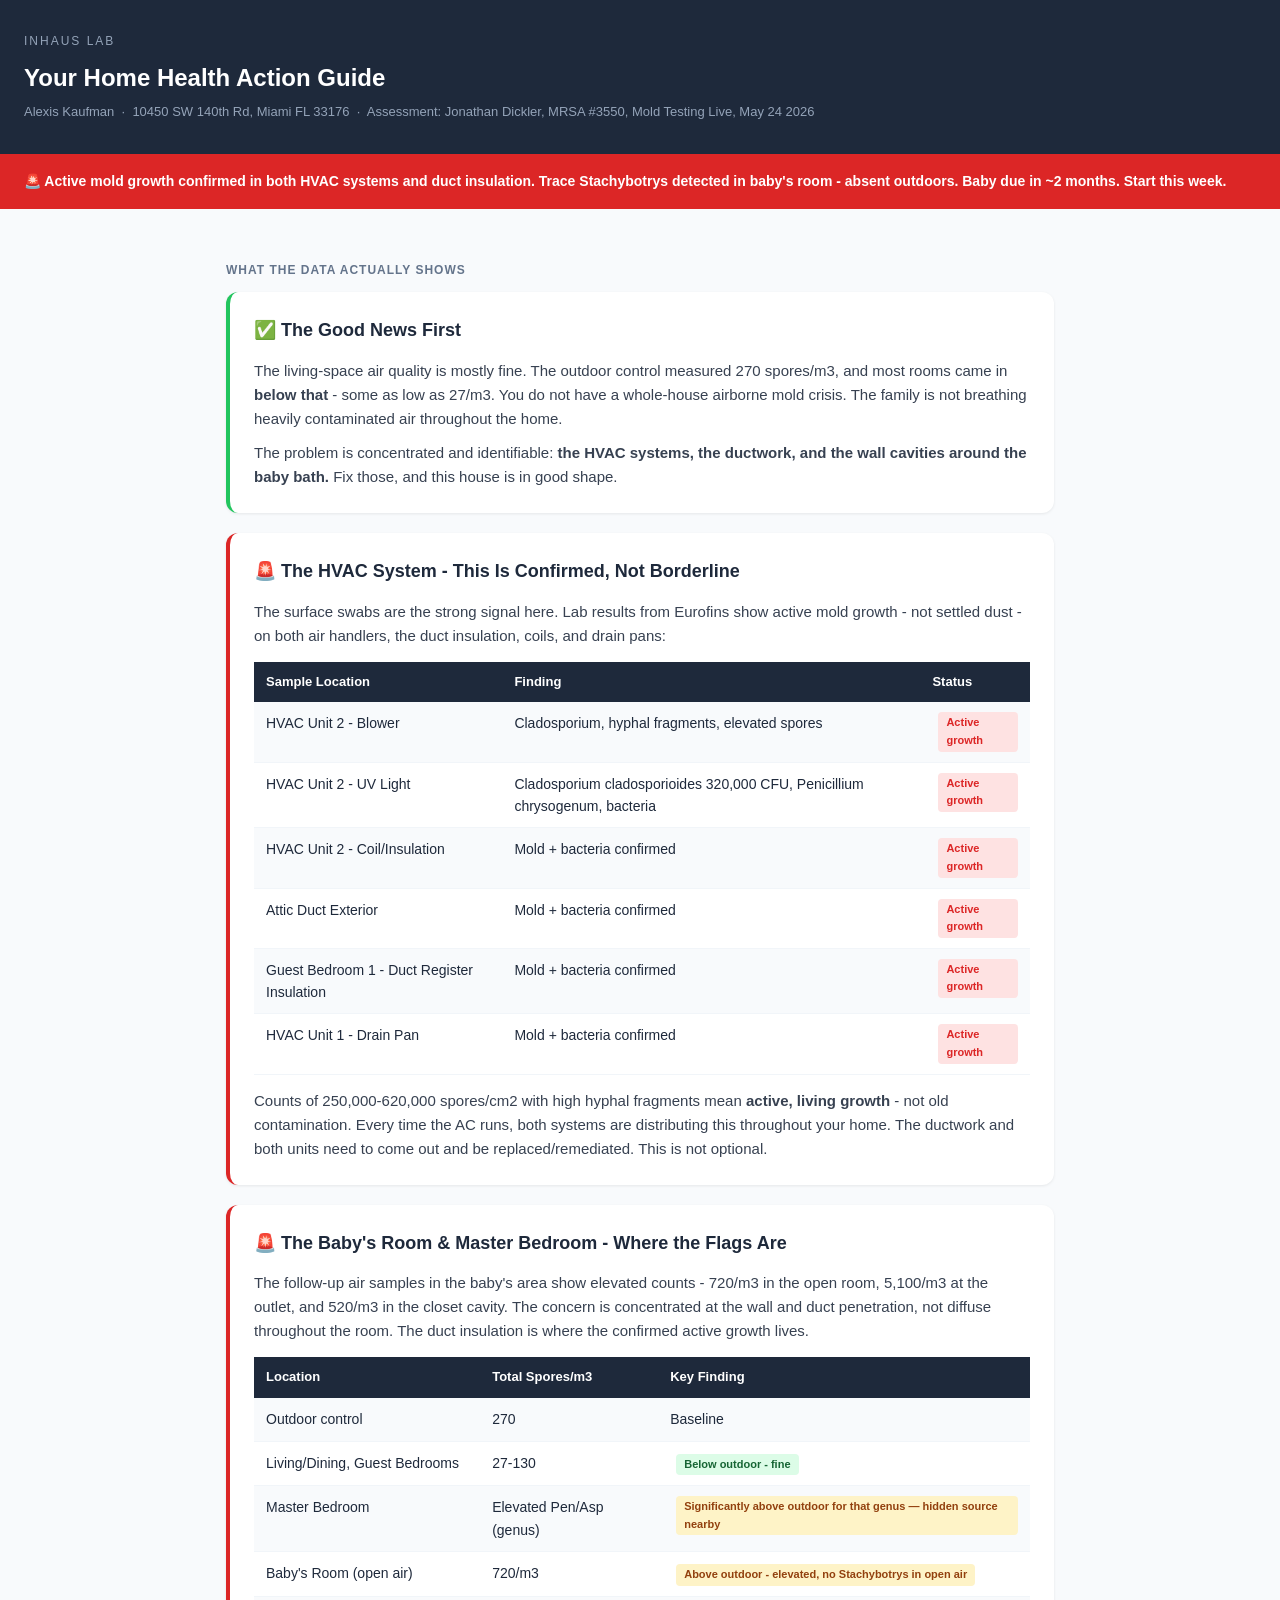
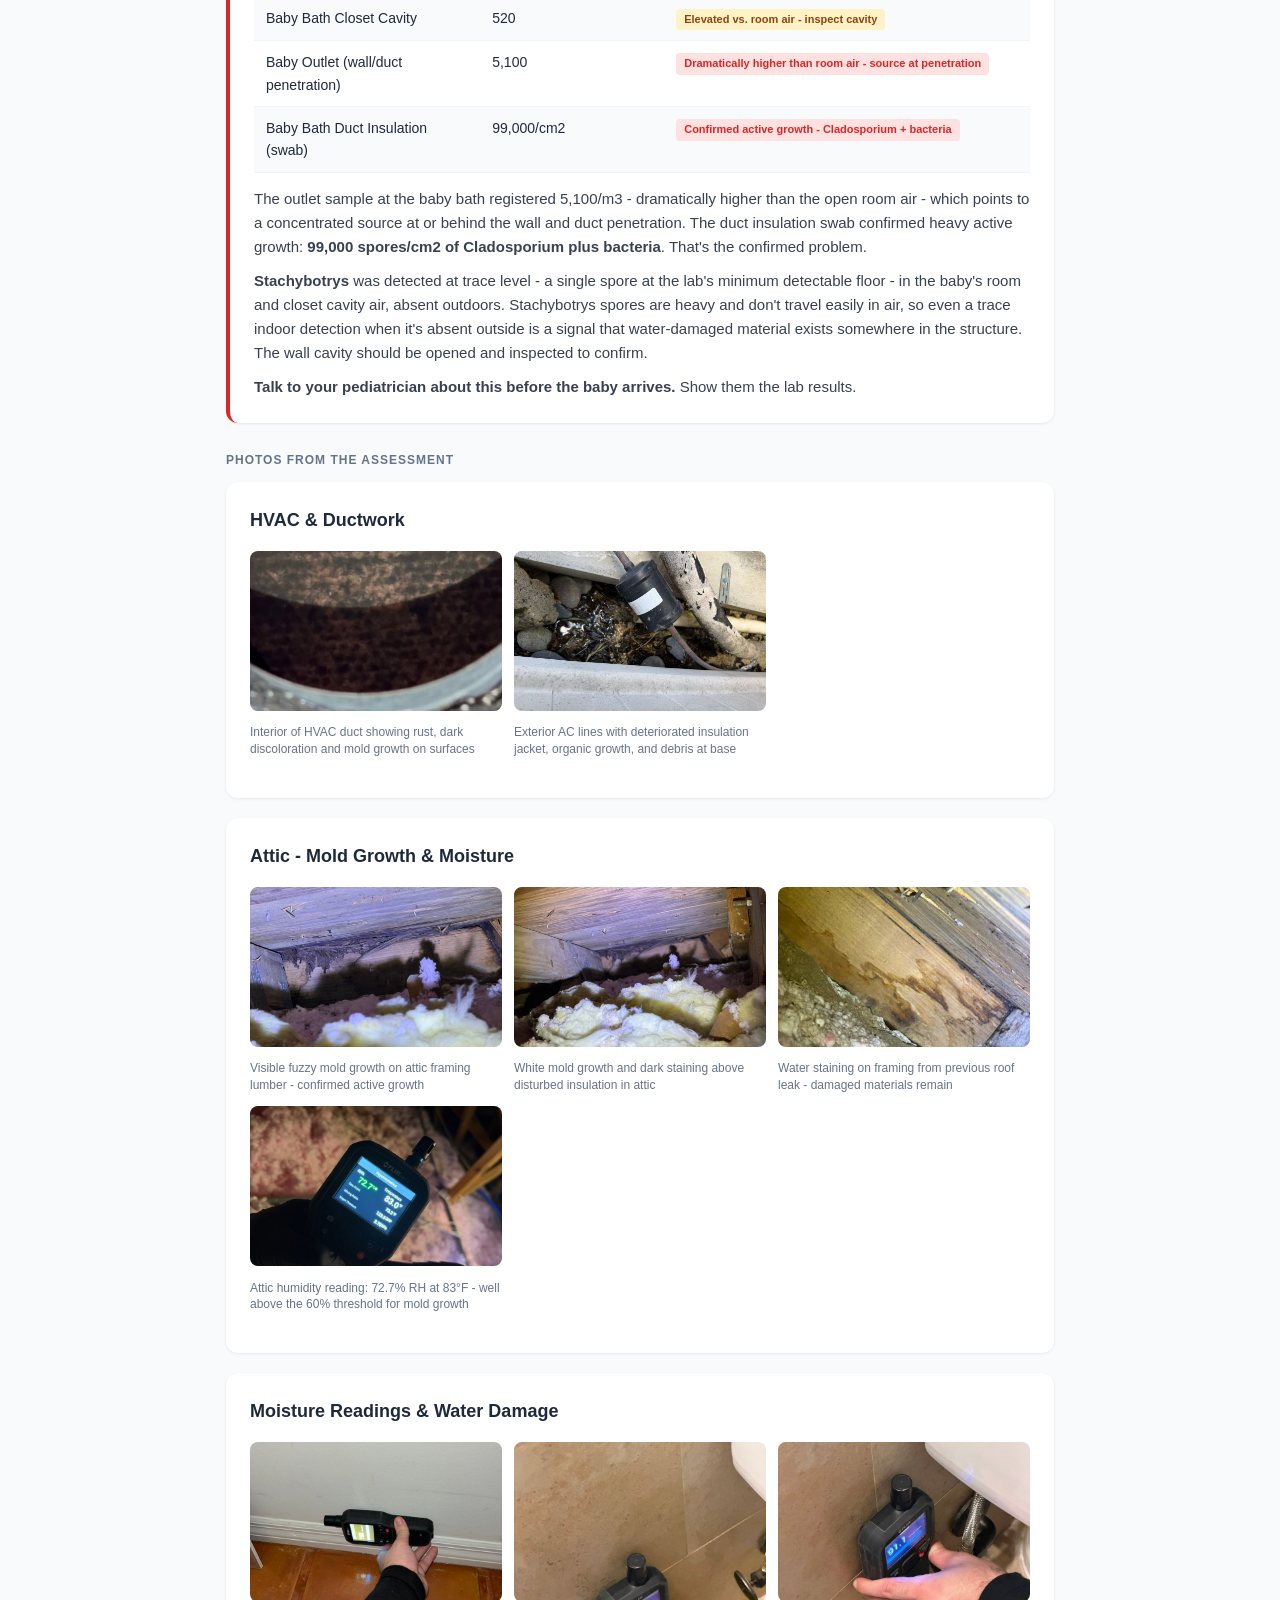
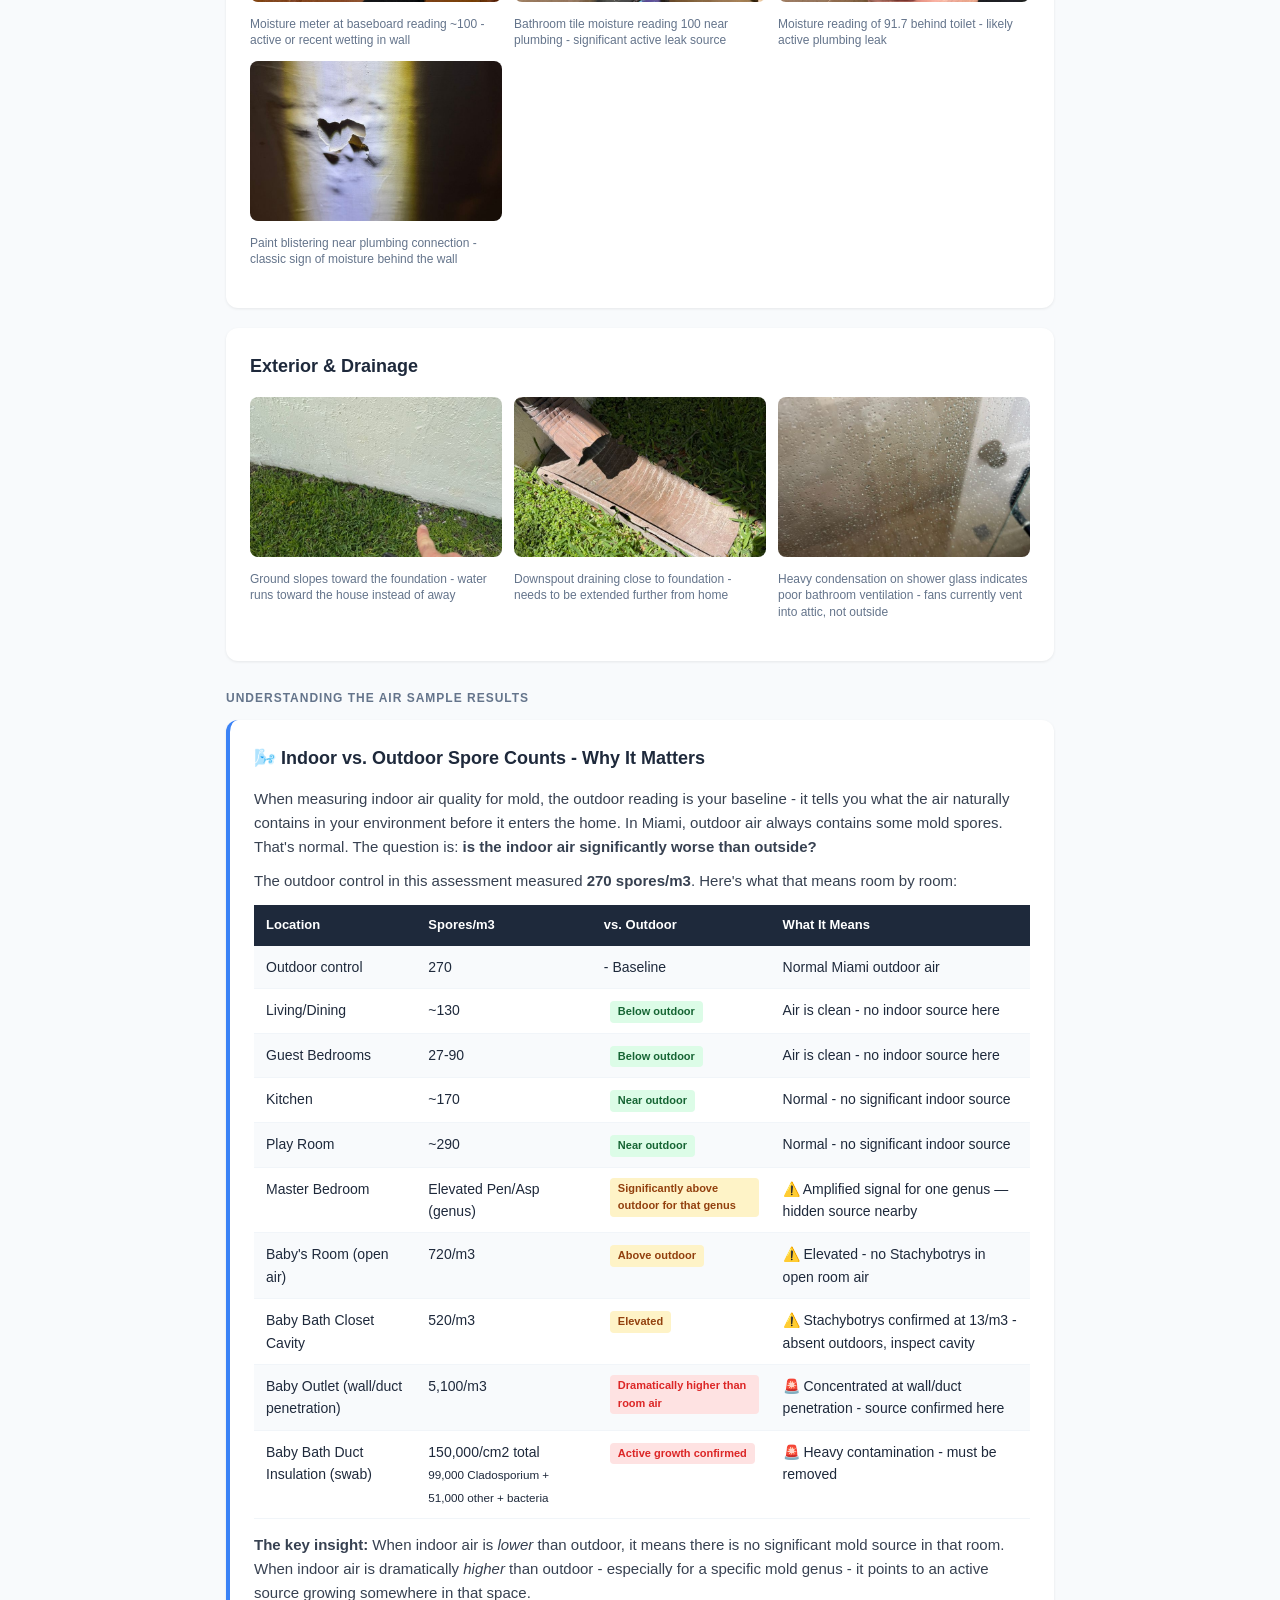
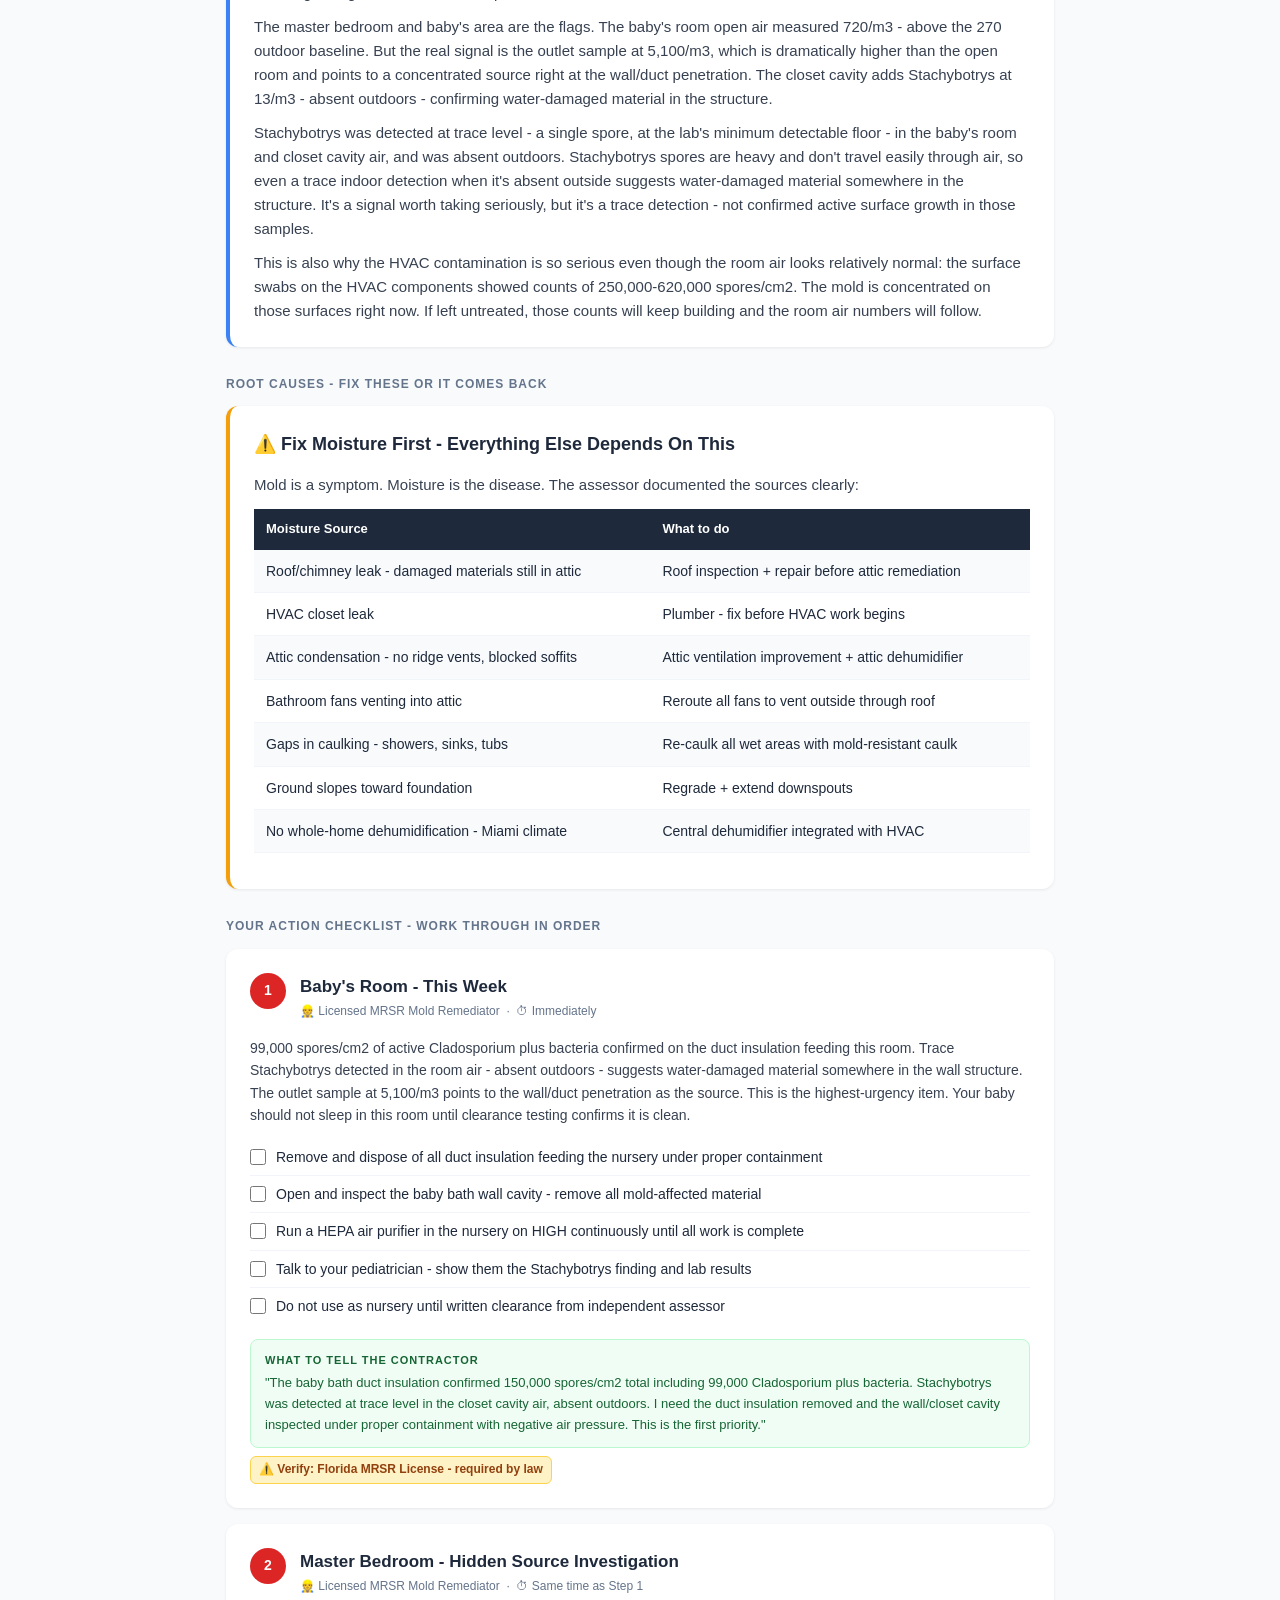
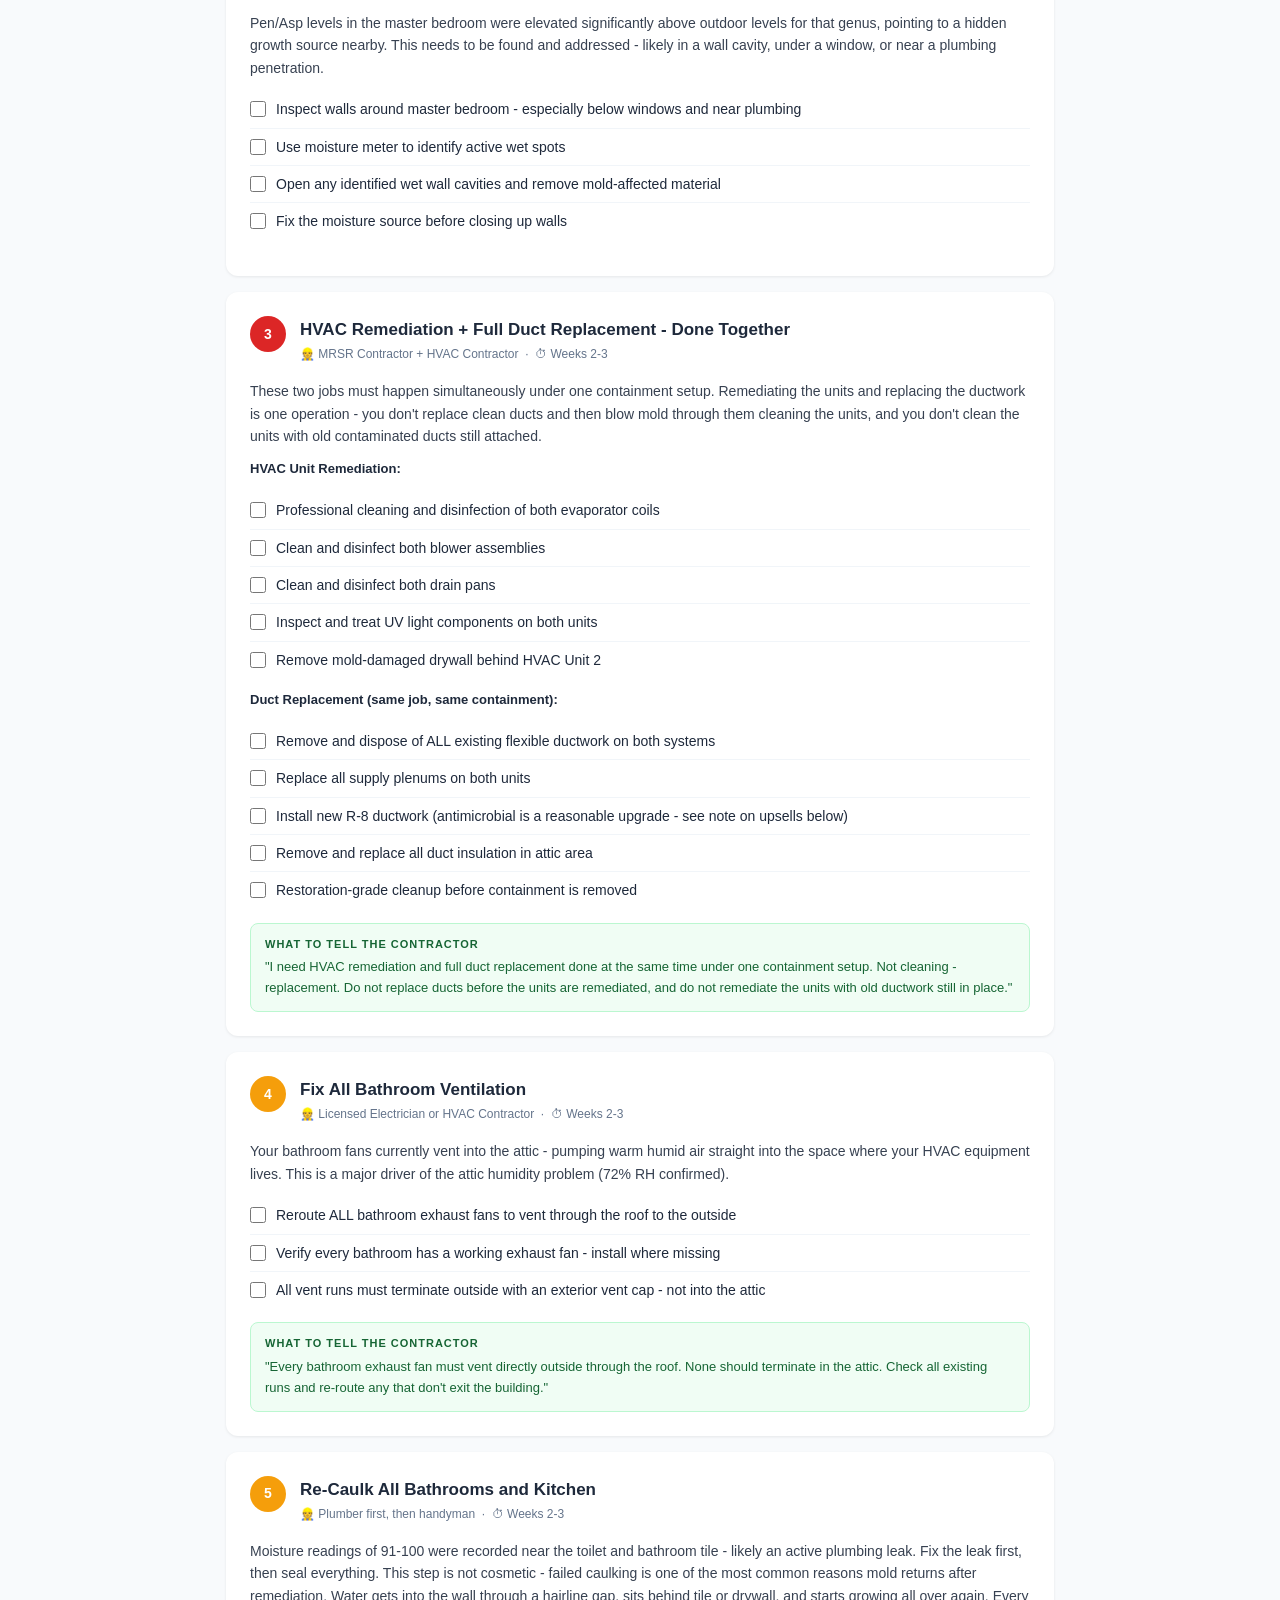
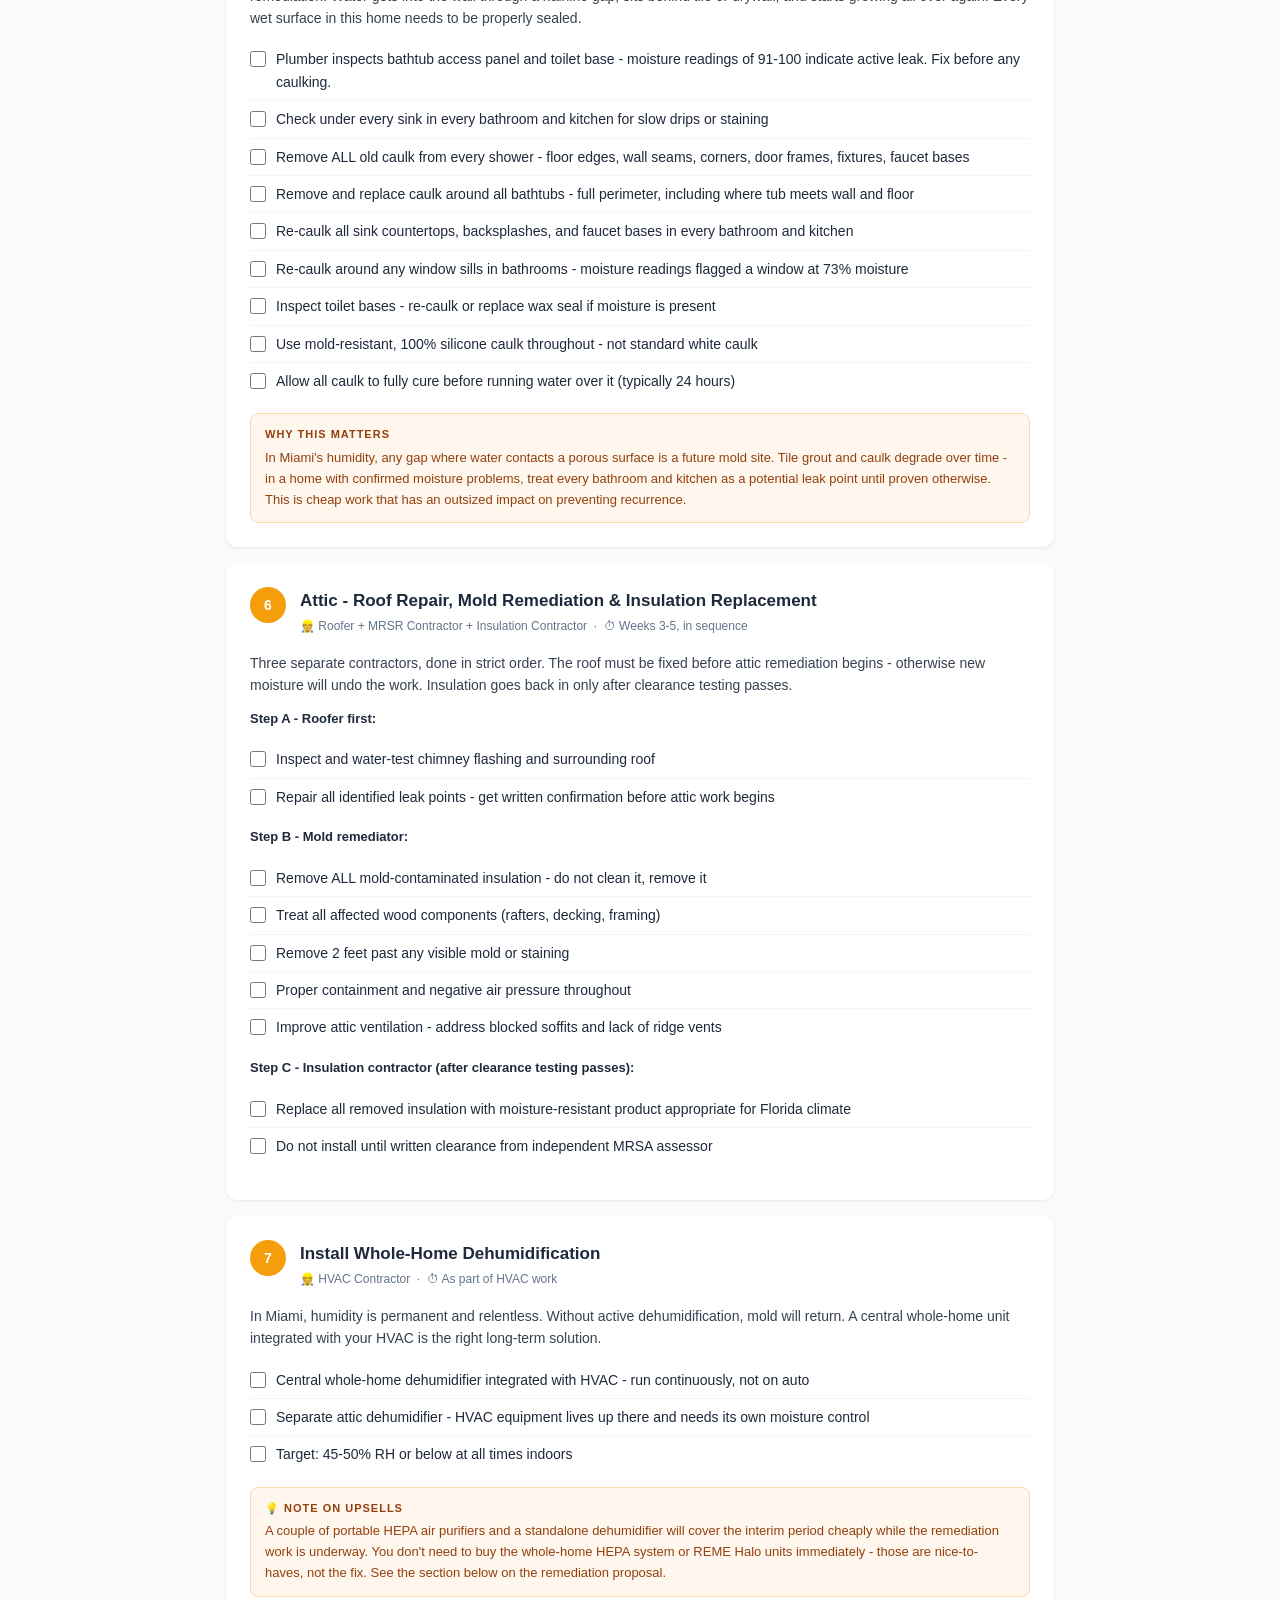
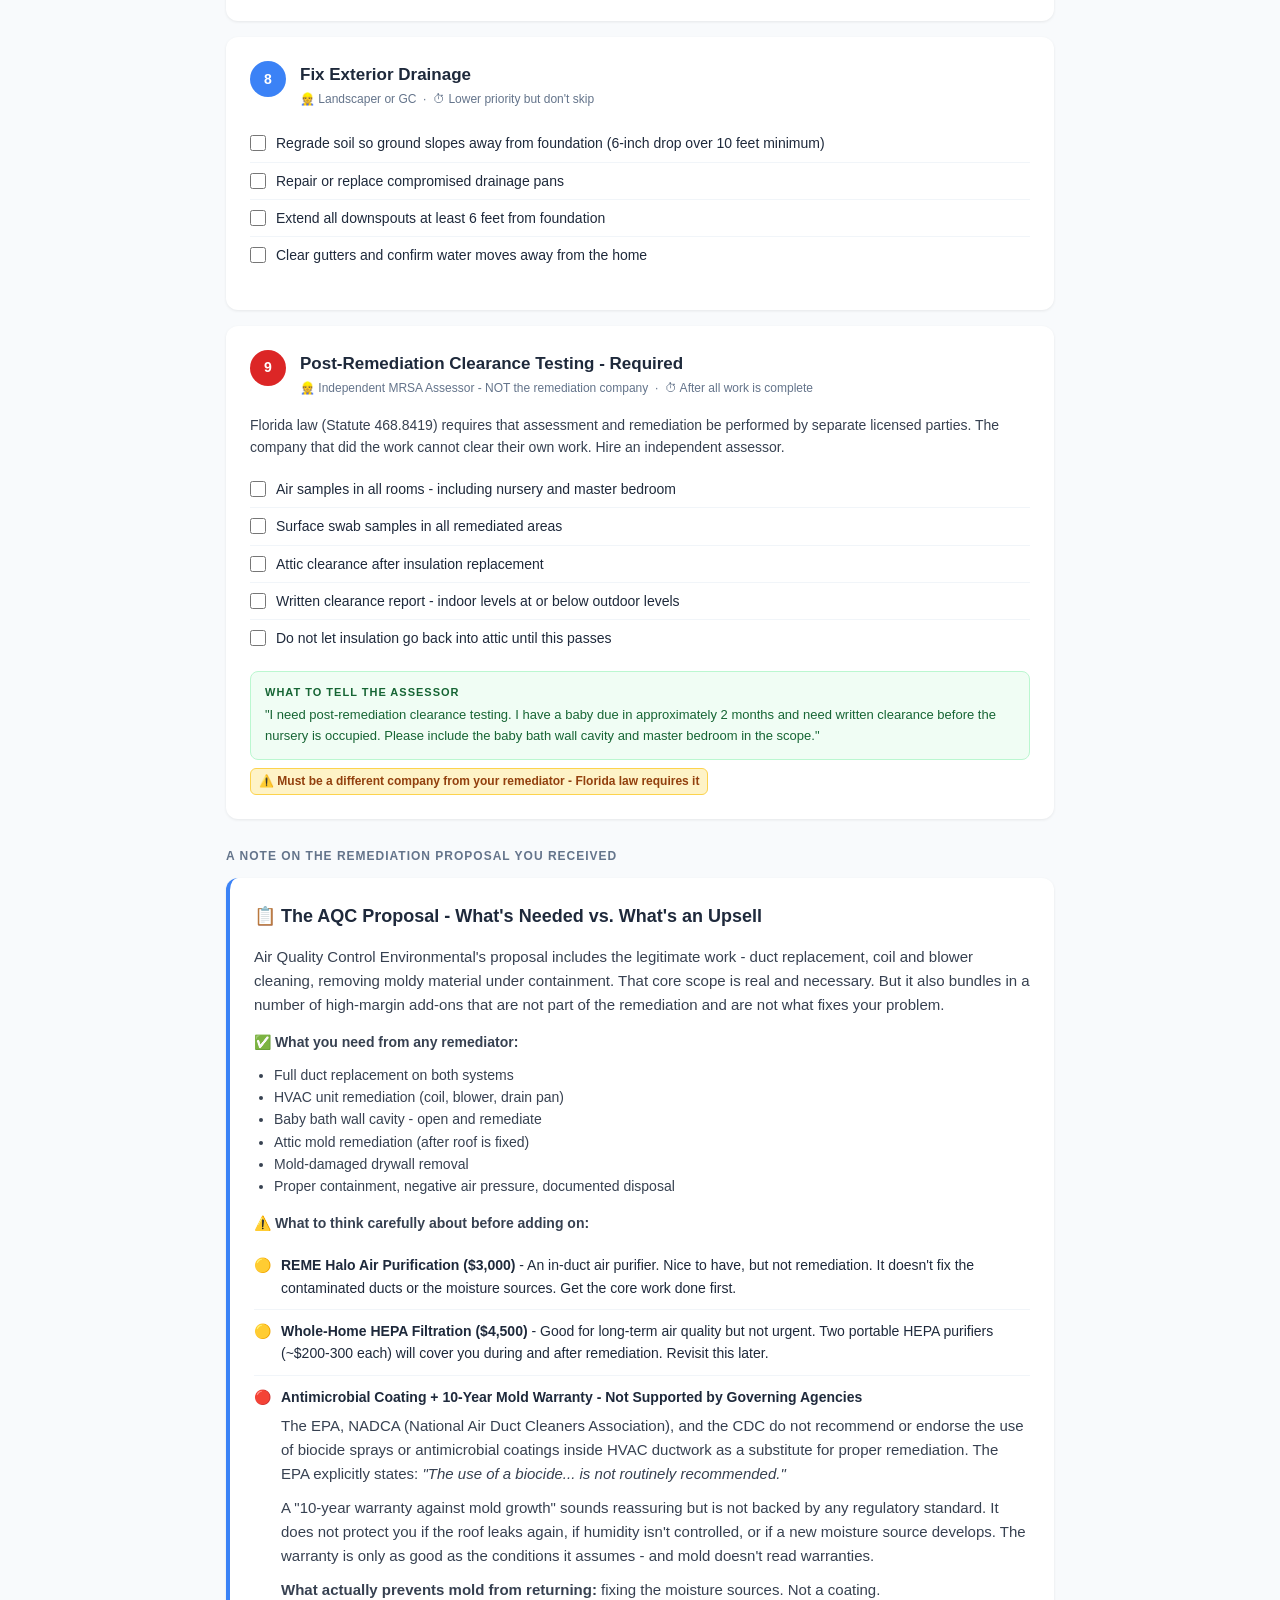
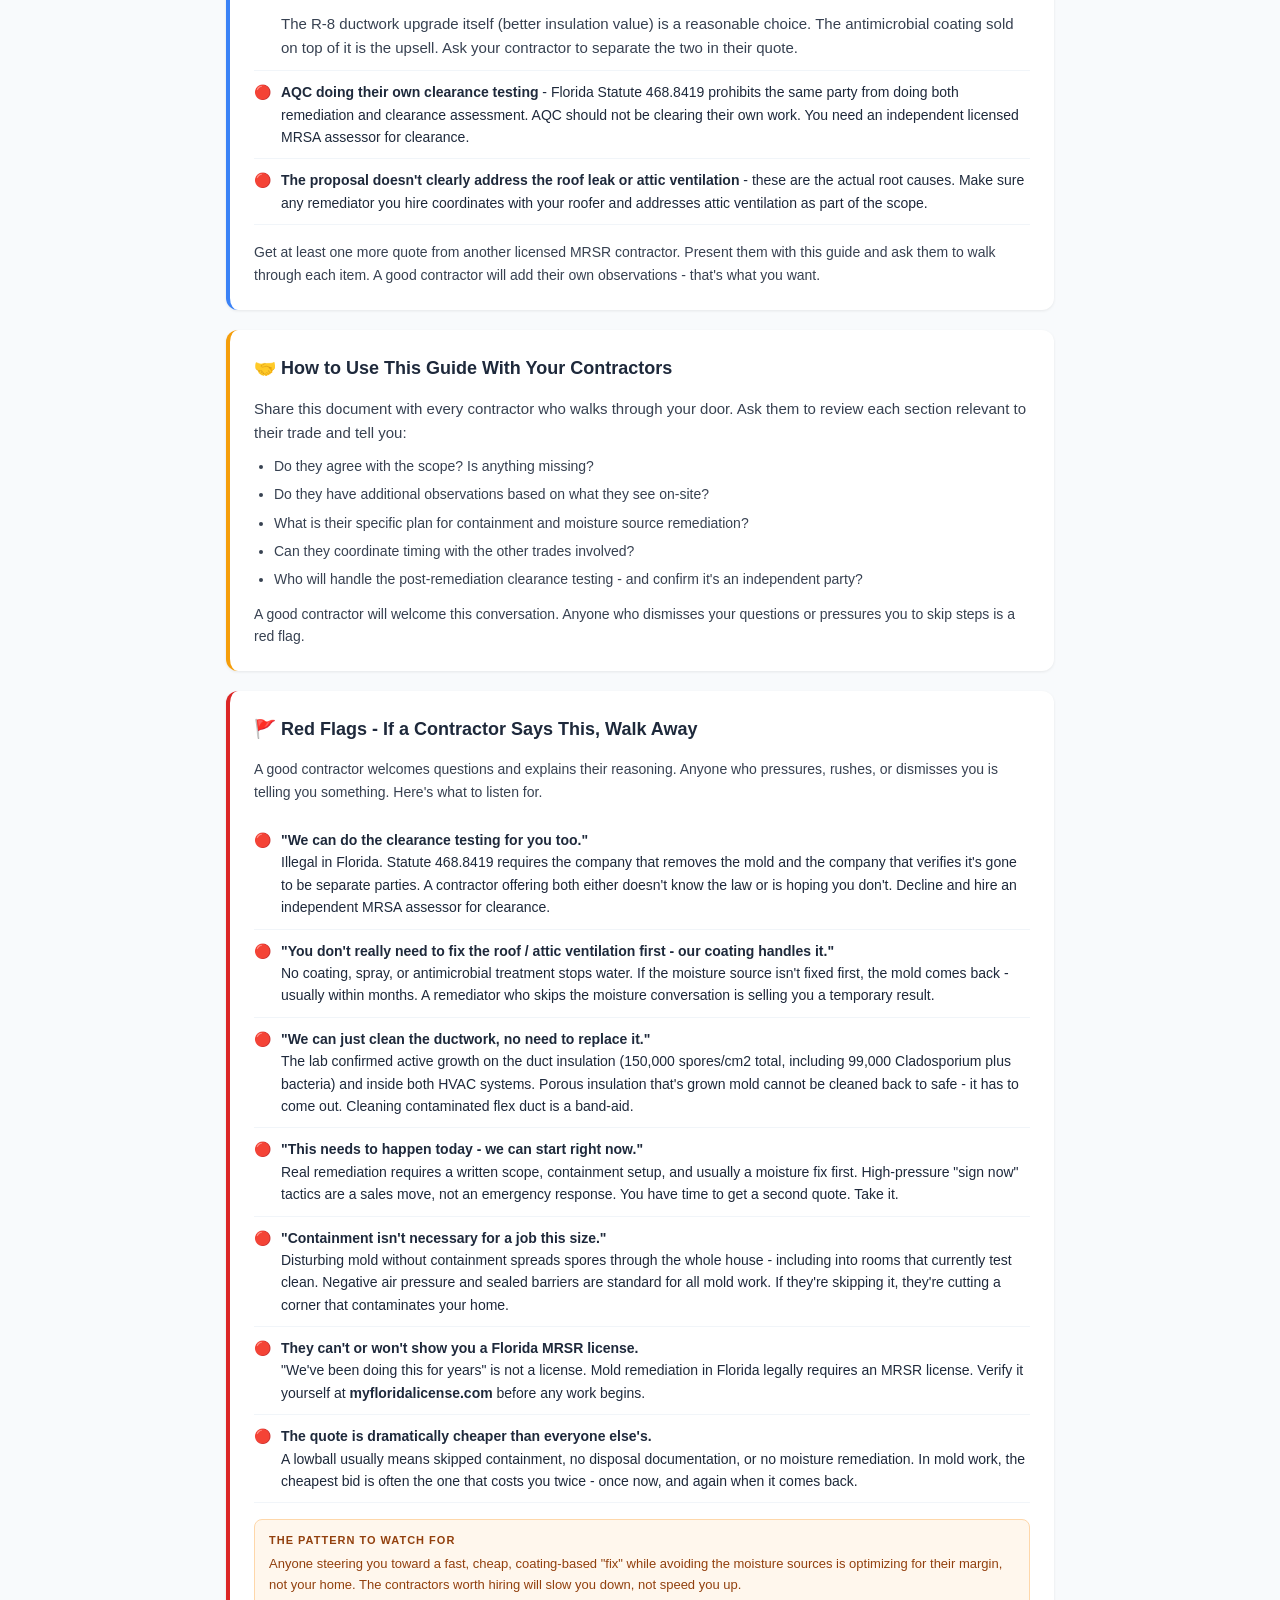
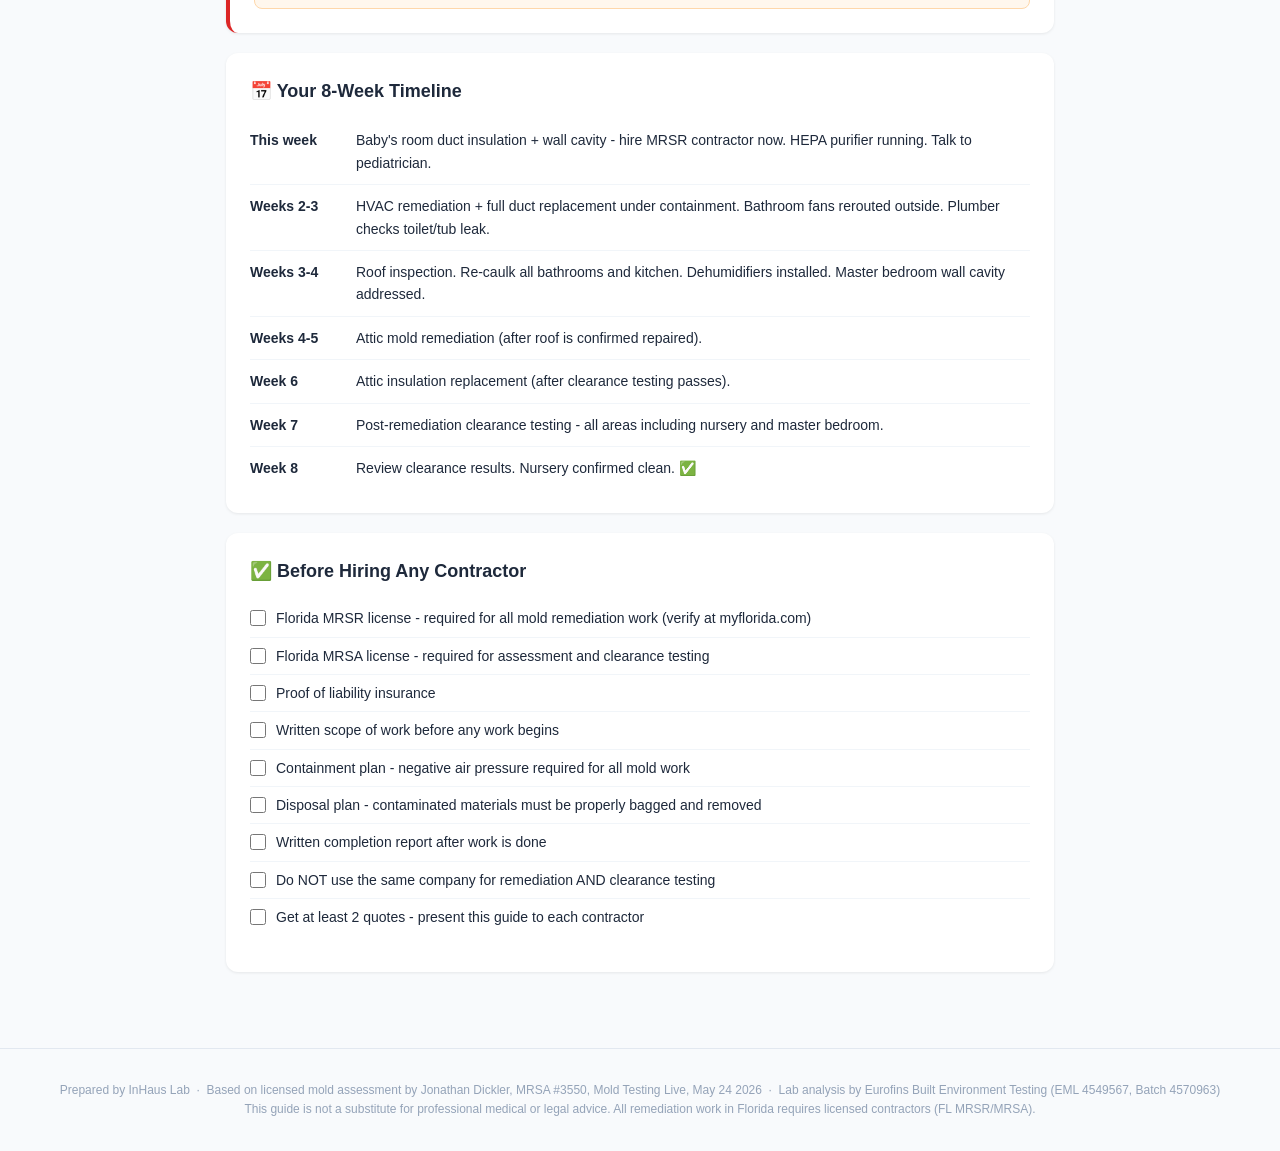
==== commit 8cb63b8d: "soften master bedroom claim — air sample lab report not yet received" ====
--- a/alexis-guide.html
+++ b/alexis-guide.html
@@ -102,13 +102,13 @@
 
   <div class="card urgent-card">
     <h2>🚨 The Baby's Room & Master Bedroom - Where the Flags Are</h2>
-    <p>The follow-up air samples in the baby's area show elevated counts — 720/m³ in the open room, 5,100/m³ at the outlet, and 520/m³ in the closet cavity. The concern is concentrated at the wall and duct penetration, not diffuse throughout the room. The duct insulation is where the confirmed active growth lives.</p>
+    <p>The follow-up air samples in the baby's area show elevated counts - 720/m3 in the open room, 5,100/m3 at the outlet, and 520/m3 in the closet cavity. The concern is concentrated at the wall and duct penetration, not diffuse throughout the room. The duct insulation is where the confirmed active growth lives.</p>
     <table class="data-table" style="margin-top:14px;">
       <tr><th>Location</th><th>Total Spores/m3</th><th>Key Finding</th></tr>
       <tr><td>Outdoor control</td><td>270</td><td>Baseline</td></tr>
       <tr><td>Living/Dining, Guest Bedrooms</td><td>27-130</td><td><span class="tag tag-green">Below outdoor - fine</span></td></tr>
-      <tr><td>Master Bedroom</td><td>~200 Pen/Asp (genus)</td><td><span class="tag tag-yellow">15x outdoor for that genus - hidden source nearby</span></td></tr>
-      <tr><td>Baby's Room (open air)</td><td>720/m³</td><td><span class="tag tag-yellow">Above outdoor — elevated, no Stachybotrys in open air</span></td></tr>
+      <tr><td>Master Bedroom</td><td>Elevated Pen/Asp (genus)</td><td><span class="tag tag-yellow">Significantly above outdoor for that genus — hidden source nearby</span></td></tr>
+      <tr><td>Baby's Room (open air)</td><td>720/m3</td><td><span class="tag tag-yellow">Above outdoor - elevated, no Stachybotrys in open air</span></td></tr>
       <tr><td>Baby Bath Closet Cavity</td><td>520</td><td><span class="tag tag-yellow">Elevated vs. room air - inspect cavity</span></td></tr>
       <tr><td>Baby Outlet (wall/duct penetration)</td><td>5,100</td><td><span class="tag tag-red">Dramatically higher than room air - source at penetration</span></td></tr>
       <tr><td>Baby Bath Duct Insulation (swab)</td><td>99,000/cm2</td><td><span class="tag tag-red">Confirmed active growth - Cladosporium + bacteria</span></td></tr>
@@ -211,14 +211,14 @@
       <tr><td>Guest Bedrooms</td><td>27-90</td><td><span class="tag tag-green">Below outdoor</span></td><td>Air is clean - no indoor source here</td></tr>
       <tr><td>Kitchen</td><td>~170</td><td><span class="tag tag-green">Near outdoor</span></td><td>Normal - no significant indoor source</td></tr>
       <tr><td>Play Room</td><td>~290</td><td><span class="tag tag-green">Near outdoor</span></td><td>Normal - no significant indoor source</td></tr>
-      <tr><td>Master Bedroom</td><td>~200 Pen/Asp (genus)</td><td><span class="tag tag-yellow">∼15x outdoor for that genus</span></td><td>⚠️ Amplified signal for one genus - hidden source nearby</td></tr>
-      <tr><td>Baby's Room (open air)</td><td>720/m³</td><td><span class="tag tag-yellow">Above outdoor</span></td><td>⚠️ Elevated — no Stachybotrys in open room air</td></tr>
-      <tr><td>Baby Bath Closet Cavity</td><td>520/m³</td><td><span class="tag tag-yellow">Elevated</span></td><td>⚠️ Stachybotrys confirmed at 13/m³ — absent outdoors, inspect cavity</td></tr>
-      <tr><td>Baby Outlet (wall/duct penetration)</td><td>5,100/m³</td><td><span class="tag tag-red">Dramatically higher than room air</span></td><td>🚨 Concentrated at wall/duct penetration — source confirmed here</td></tr>
-      <tr><td>Baby Bath Duct Insulation (swab)</td><td>150,000/cm² total<br><small>99,000 Cladosporium + 51,000 other + bacteria</small></td><td><span class="tag tag-red">Active growth confirmed</span></td><td>🚨 Heavy contamination — must be removed</td></tr>
+      <tr><td>Master Bedroom</td><td>Elevated Pen/Asp (genus)</td><td><span class="tag tag-yellow">Significantly above outdoor for that genus</span></td><td>⚠️ Amplified signal for one genus — hidden source nearby</td></tr>
+      <tr><td>Baby's Room (open air)</td><td>720/m3</td><td><span class="tag tag-yellow">Above outdoor</span></td><td>⚠️ Elevated - no Stachybotrys in open room air</td></tr>
+      <tr><td>Baby Bath Closet Cavity</td><td>520/m3</td><td><span class="tag tag-yellow">Elevated</span></td><td>⚠️ Stachybotrys confirmed at 13/m3 - absent outdoors, inspect cavity</td></tr>
+      <tr><td>Baby Outlet (wall/duct penetration)</td><td>5,100/m3</td><td><span class="tag tag-red">Dramatically higher than room air</span></td><td>🚨 Concentrated at wall/duct penetration - source confirmed here</td></tr>
+      <tr><td>Baby Bath Duct Insulation (swab)</td><td>150,000/cm2 total<br><small>99,000 Cladosporium + 51,000 other + bacteria</small></td><td><span class="tag tag-red">Active growth confirmed</span></td><td>🚨 Heavy contamination - must be removed</td></tr>
     </table>
     <p style="margin-top:14px;"><strong>The key insight:</strong> When indoor air is <em>lower</em> than outdoor, it means there is no significant mold source in that room. When indoor air is dramatically <em>higher</em> than outdoor - especially for a specific mold genus - it points to an active source growing somewhere in that space.</p>
-    <p style="margin-top:10px;">The master bedroom and baby’s area are the flags. The baby’s room open air measured 720/m³ — above the 270 outdoor baseline. But the real signal is the outlet sample at 5,100/m³, which is dramatically higher than the open room and points to a concentrated source right at the wall/duct penetration. The closet cavity adds Stachybotrys at 13/m³ — absent outdoors — confirming water-damaged material in the structure.</p>
+    <p style="margin-top:10px;">The master bedroom and baby's area are the flags. The baby's room open air measured 720/m3 - above the 270 outdoor baseline. But the real signal is the outlet sample at 5,100/m3, which is dramatically higher than the open room and points to a concentrated source right at the wall/duct penetration. The closet cavity adds Stachybotrys at 13/m3 - absent outdoors - confirming water-damaged material in the structure.</p>
     <p style="margin-top:10px;">Stachybotrys was detected at trace level - a single spore, at the lab's minimum detectable floor - in the baby's room and closet cavity air, and was absent outdoors. Stachybotrys spores are heavy and don't travel easily through air, so even a trace indoor detection when it's absent outside suggests water-damaged material somewhere in the structure. It's a signal worth taking seriously, but it's a trace detection - not confirmed active surface growth in those samples.
     <p style="margin-top:10px;">This is also why the HVAC contamination is so serious even though the room air looks relatively normal: the surface swabs on the HVAC components showed counts of 250,000-620,000 spores/cm2. The mold is concentrated on those surfaces right now. If left untreated, those counts will keep building and the room air numbers will follow.</p>
   </div>
@@ -263,7 +263,7 @@
     </ul>
     <div class="tell-contractor">
       <strong>What to tell the contractor</strong>
-      "The baby bath duct insulation confirmed 150,000 spores/cm² total including 99,000 Cladosporium plus bacteria. Stachybotrys was detected at trace level in the closet cavity air, absent outdoors. I need the duct insulation removed and the wall/closet cavity inspected under proper containment with negative air pressure. This is the first priority."
+      "The baby bath duct insulation confirmed 150,000 spores/cm2 total including 99,000 Cladosporium plus bacteria. Stachybotrys was detected at trace level in the closet cavity air, absent outdoors. I need the duct insulation removed and the wall/closet cavity inspected under proper containment with negative air pressure. This is the first priority."
     </div>
     <div class="license-badge">⚠️ Verify: Florida MRSR License - required by law</div>
   </div>
@@ -277,7 +277,7 @@
         <div class="step-meta">👷 Licensed MRSR Mold Remediator &nbsp;·&nbsp; ⏱ Same time as Step 1</div>
       </div>
     </div>
-    <p style="font-size:14px;color:#374151;margin-bottom:12px;">Pen/Asp at 15x outdoor levels in the master bedroom points to a hidden growth source nearby. This needs to be found and addressed - likely in a wall cavity, under a window, or near a plumbing penetration.</p>
+    <p style="font-size:14px;color:#374151;margin-bottom:12px;">Pen/Asp levels in the master bedroom were elevated significantly above outdoor levels for that genus, pointing to a hidden growth source nearby. This needs to be found and addressed - likely in a wall cavity, under a window, or near a plumbing penetration.</p>
     <ul class="checklist">
       <li><input type="checkbox"> Inspect walls around master bedroom - especially below windows and near plumbing</li>
       <li><input type="checkbox"> Use moisture meter to identify active wet spots</li>
@@ -535,7 +535,7 @@
     </div>
     <div class="upsell-item">
       <span>🔴</span>
-      <div><strong>"We can just clean the ductwork, no need to replace it."</strong><br>The lab confirmed active growth on the duct insulation (150,000 spores/cm² total, including 99,000 Cladosporium plus bacteria) and inside both HVAC systems. Porous insulation that's grown mold cannot be cleaned back to safe - it has to come out. Cleaning contaminated flex duct is a band-aid.</div>
+      <div><strong>"We can just clean the ductwork, no need to replace it."</strong><br>The lab confirmed active growth on the duct insulation (150,000 spores/cm2 total, including 99,000 Cladosporium plus bacteria) and inside both HVAC systems. Porous insulation that's grown mold cannot be cleaned back to safe - it has to come out. Cleaning contaminated flex duct is a band-aid.</div>
     </div>
     <div class="upsell-item">
       <span>🔴</span>
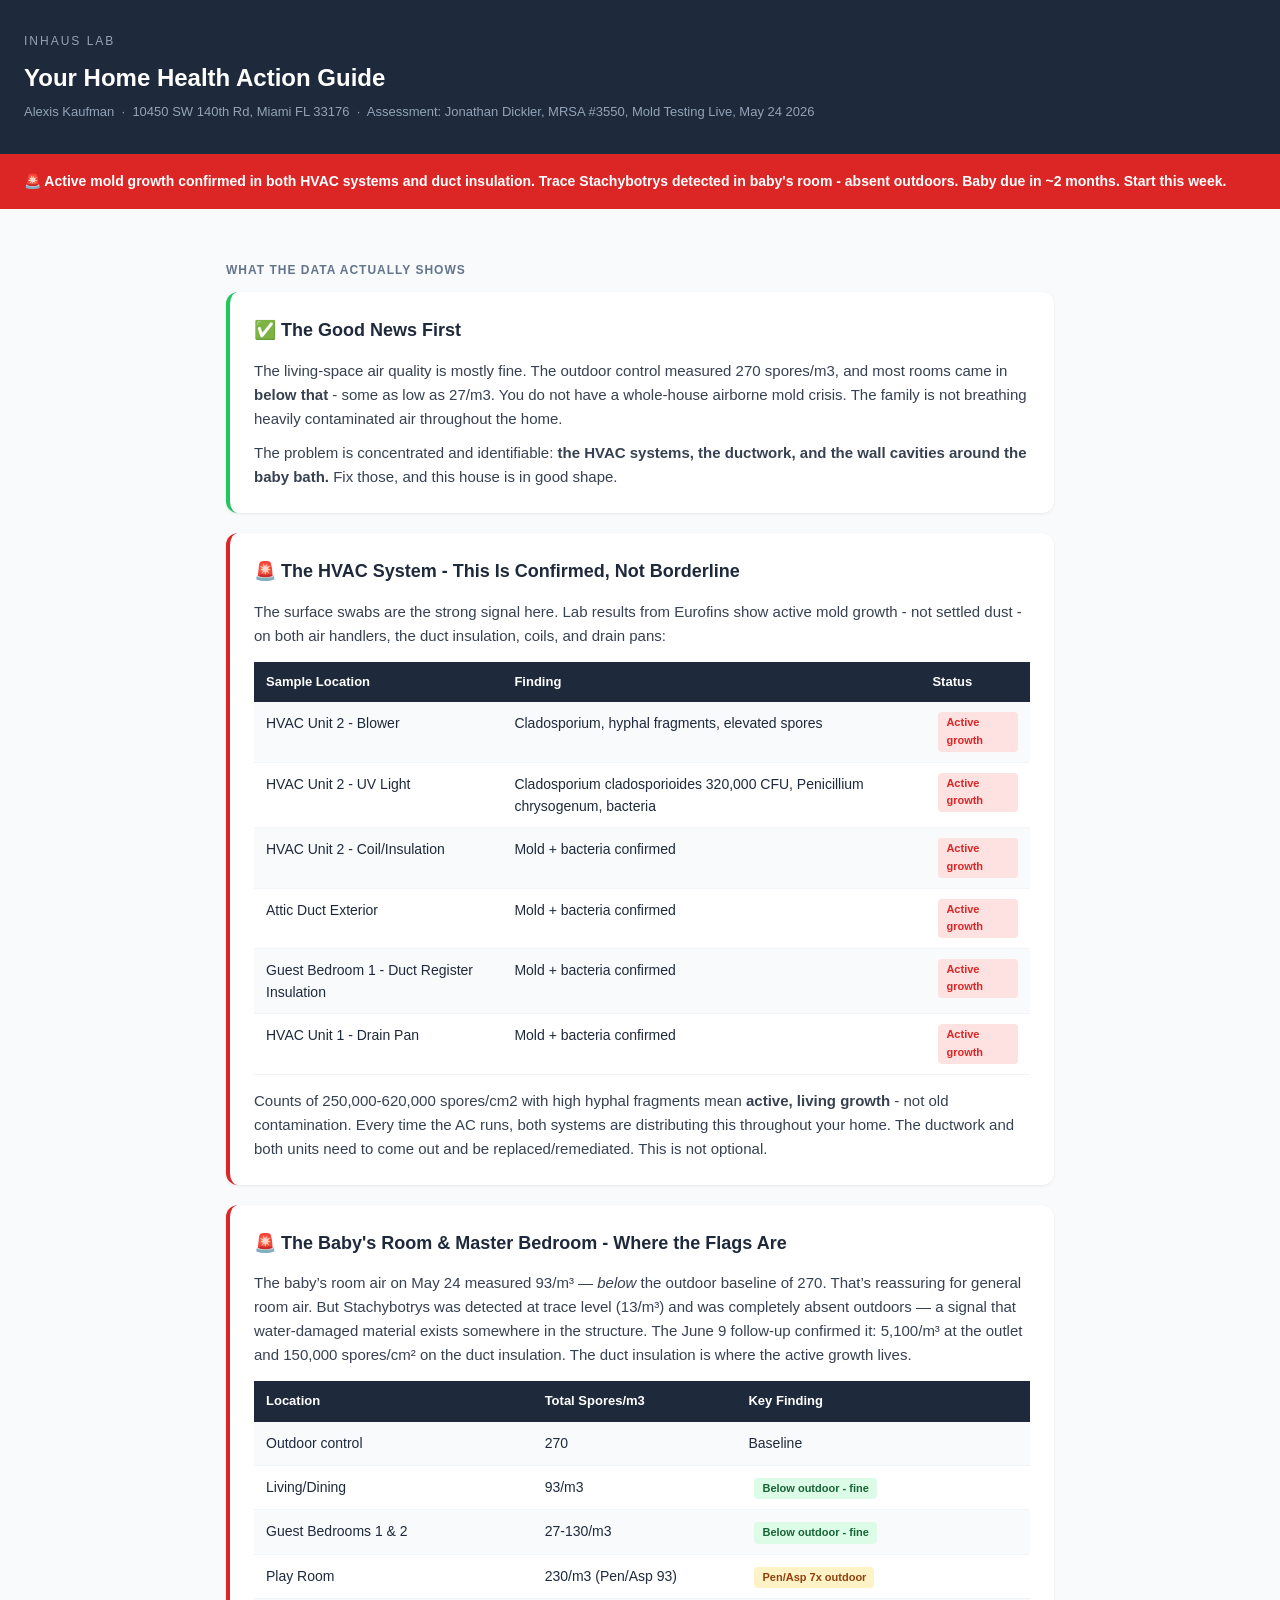
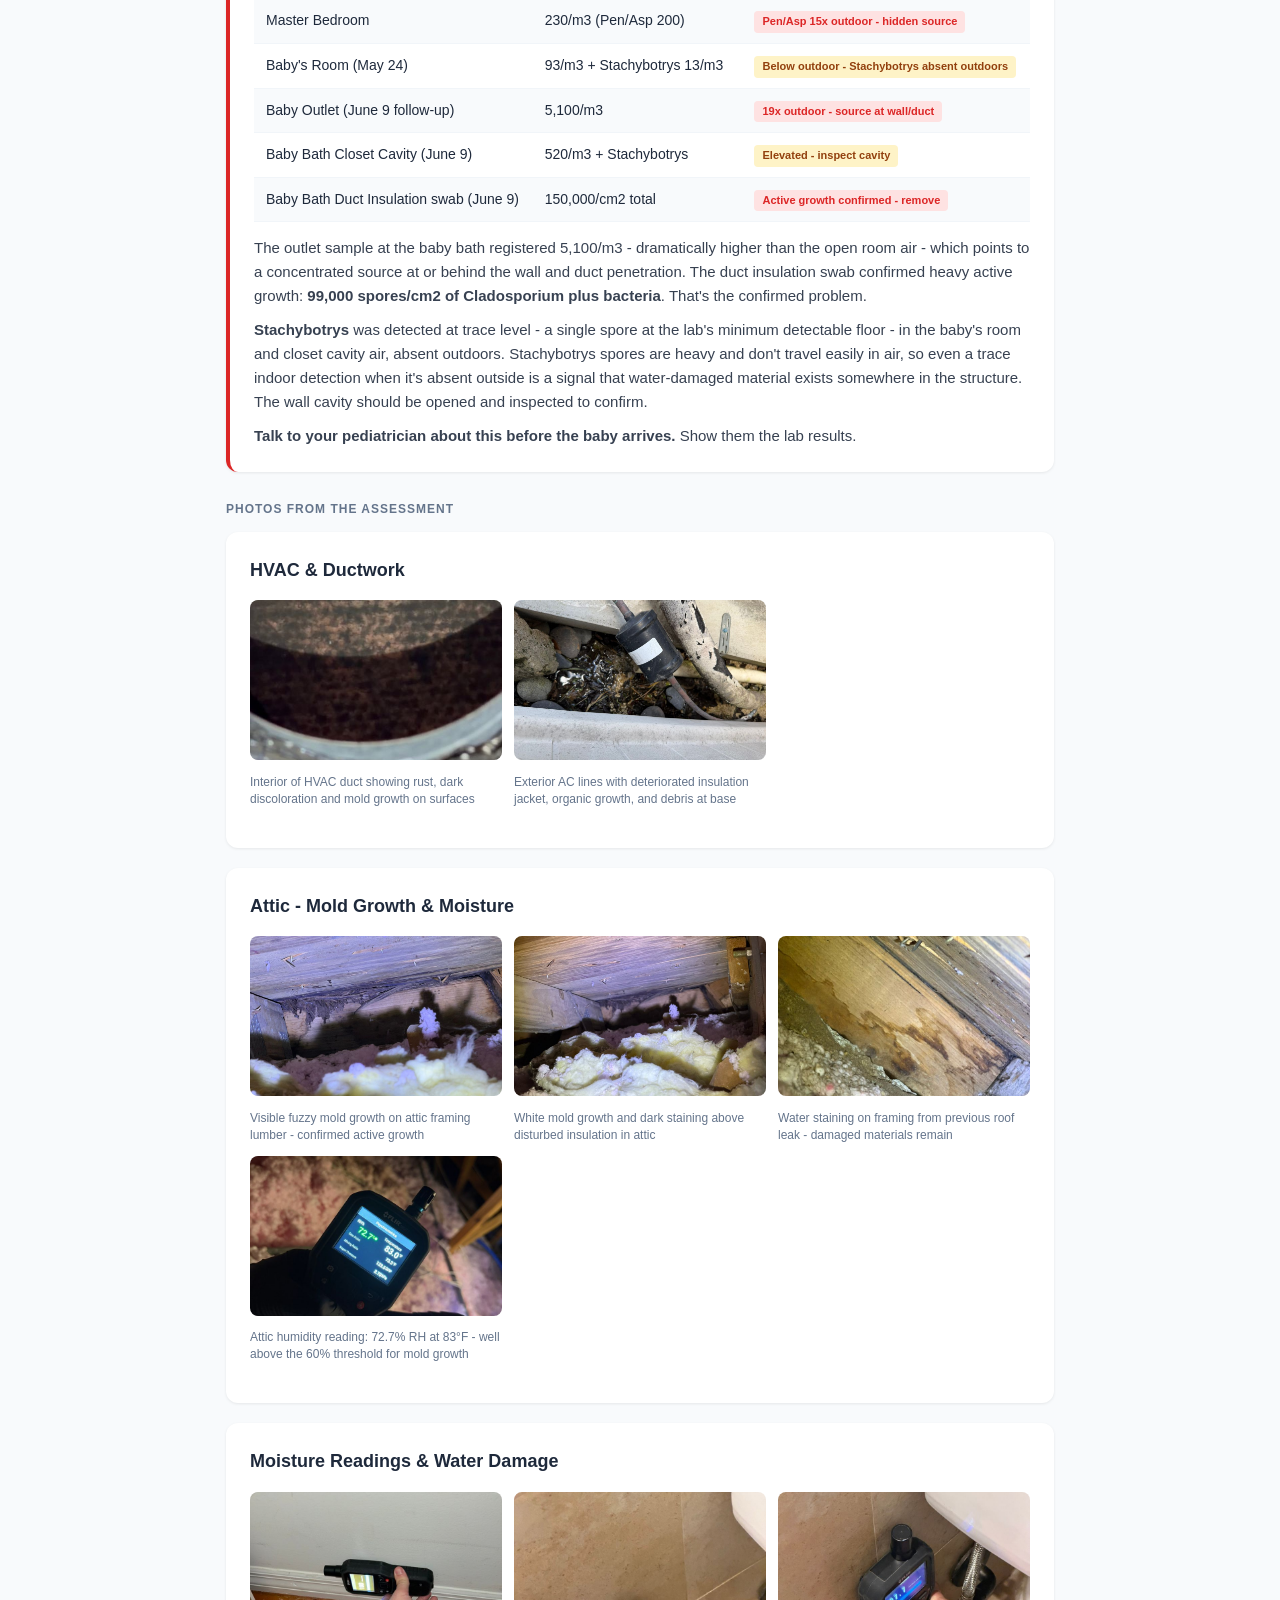
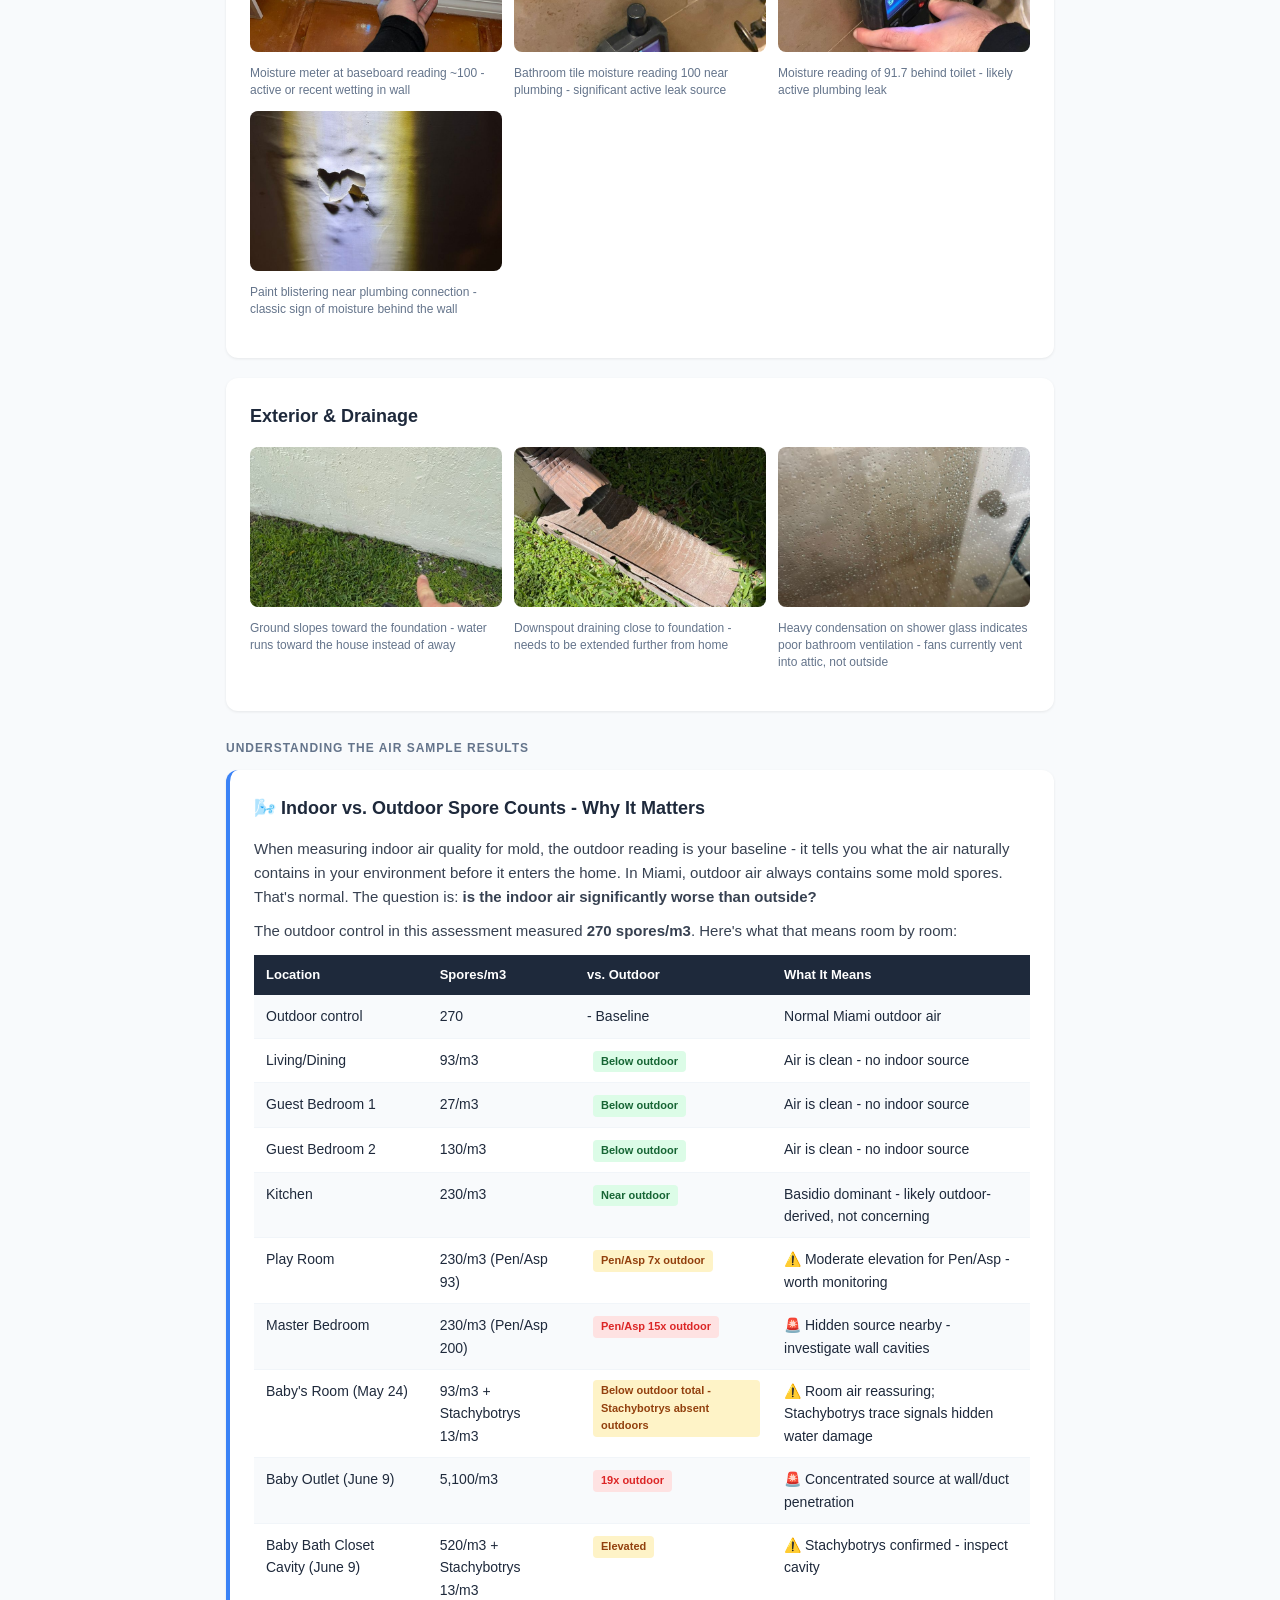
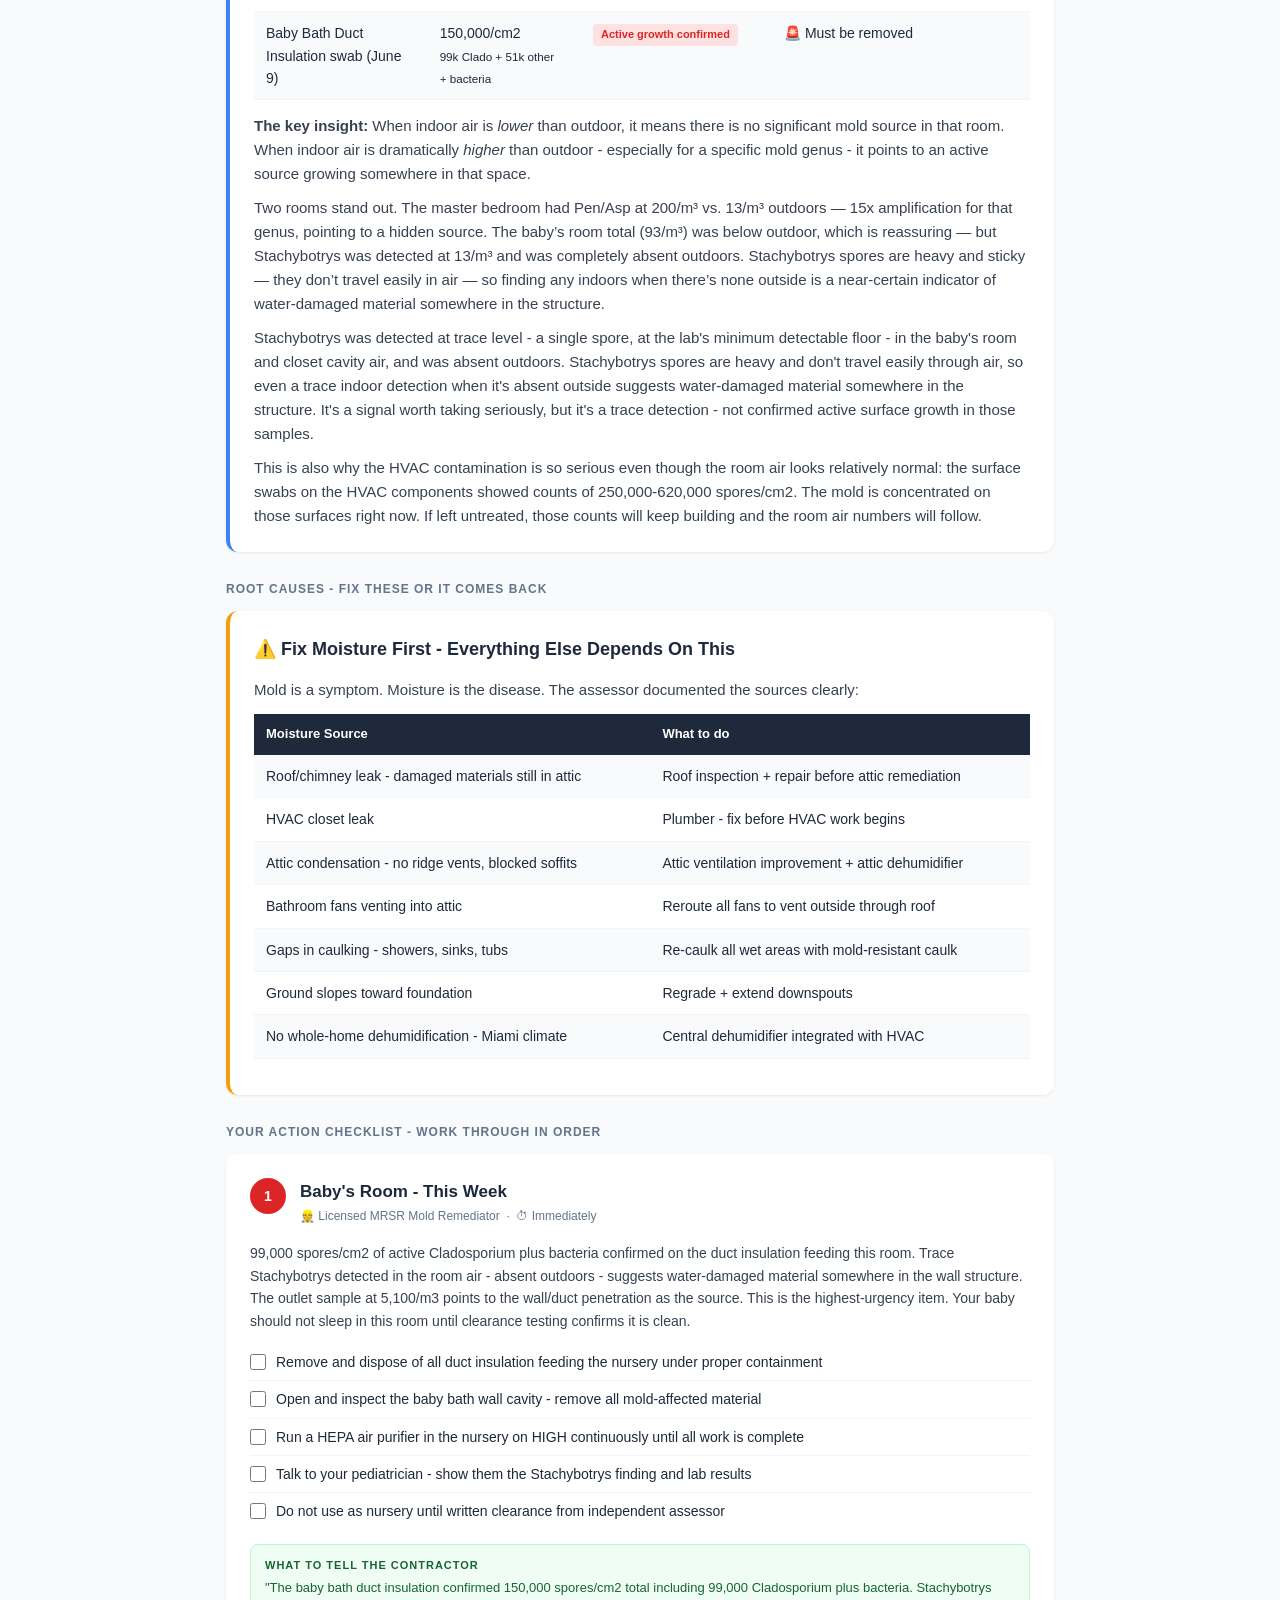
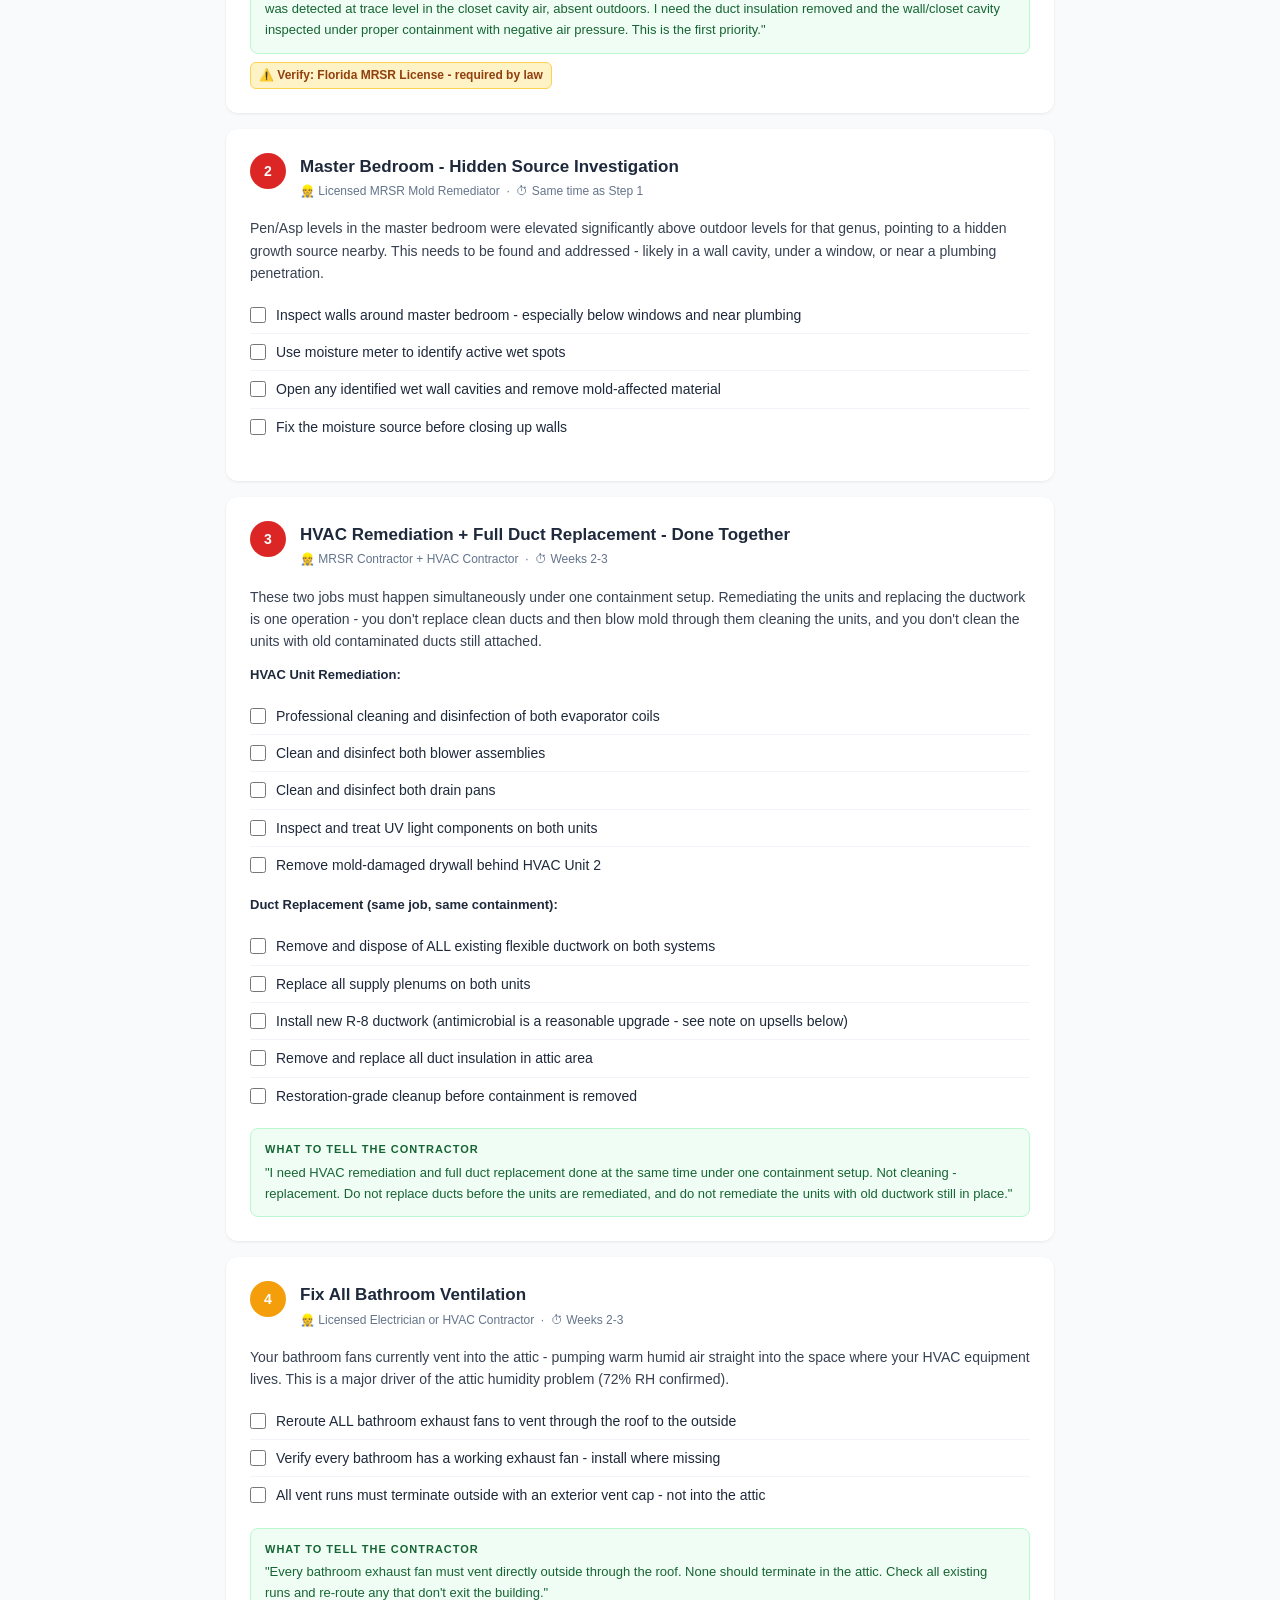
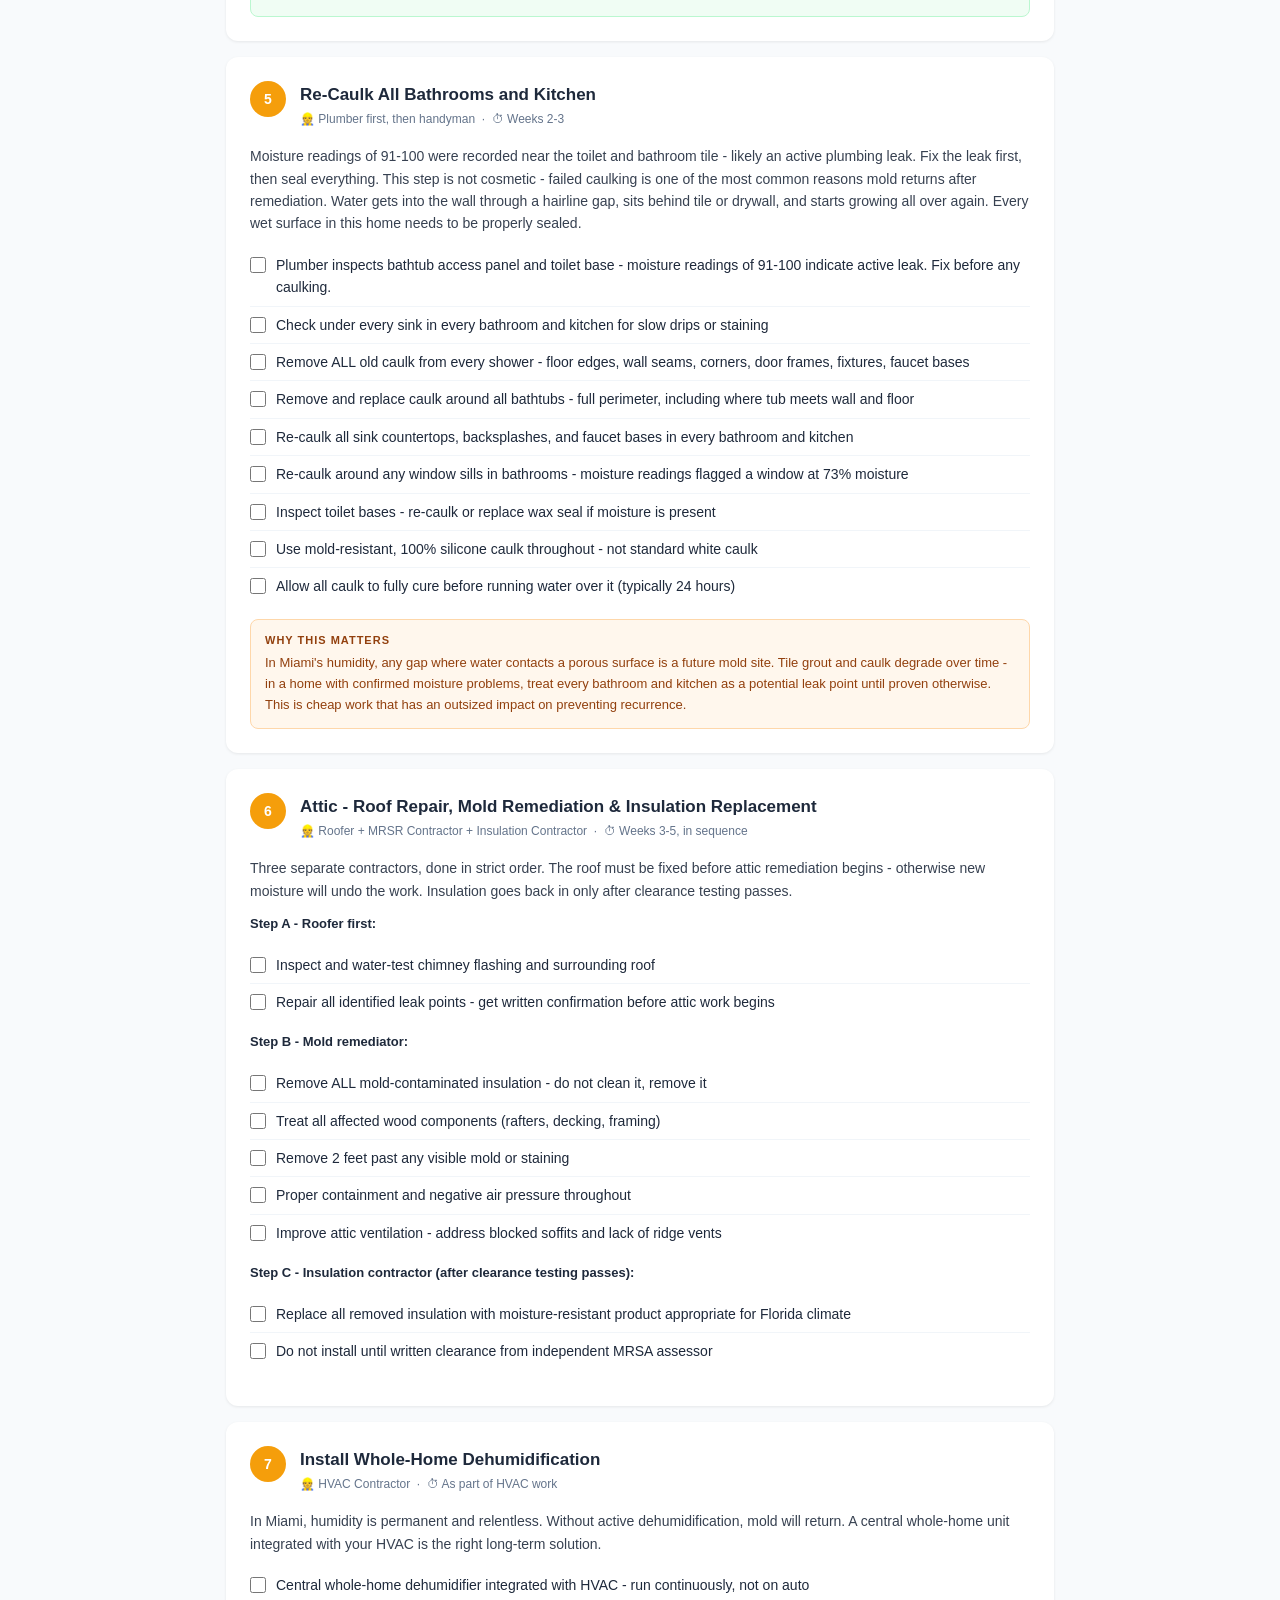
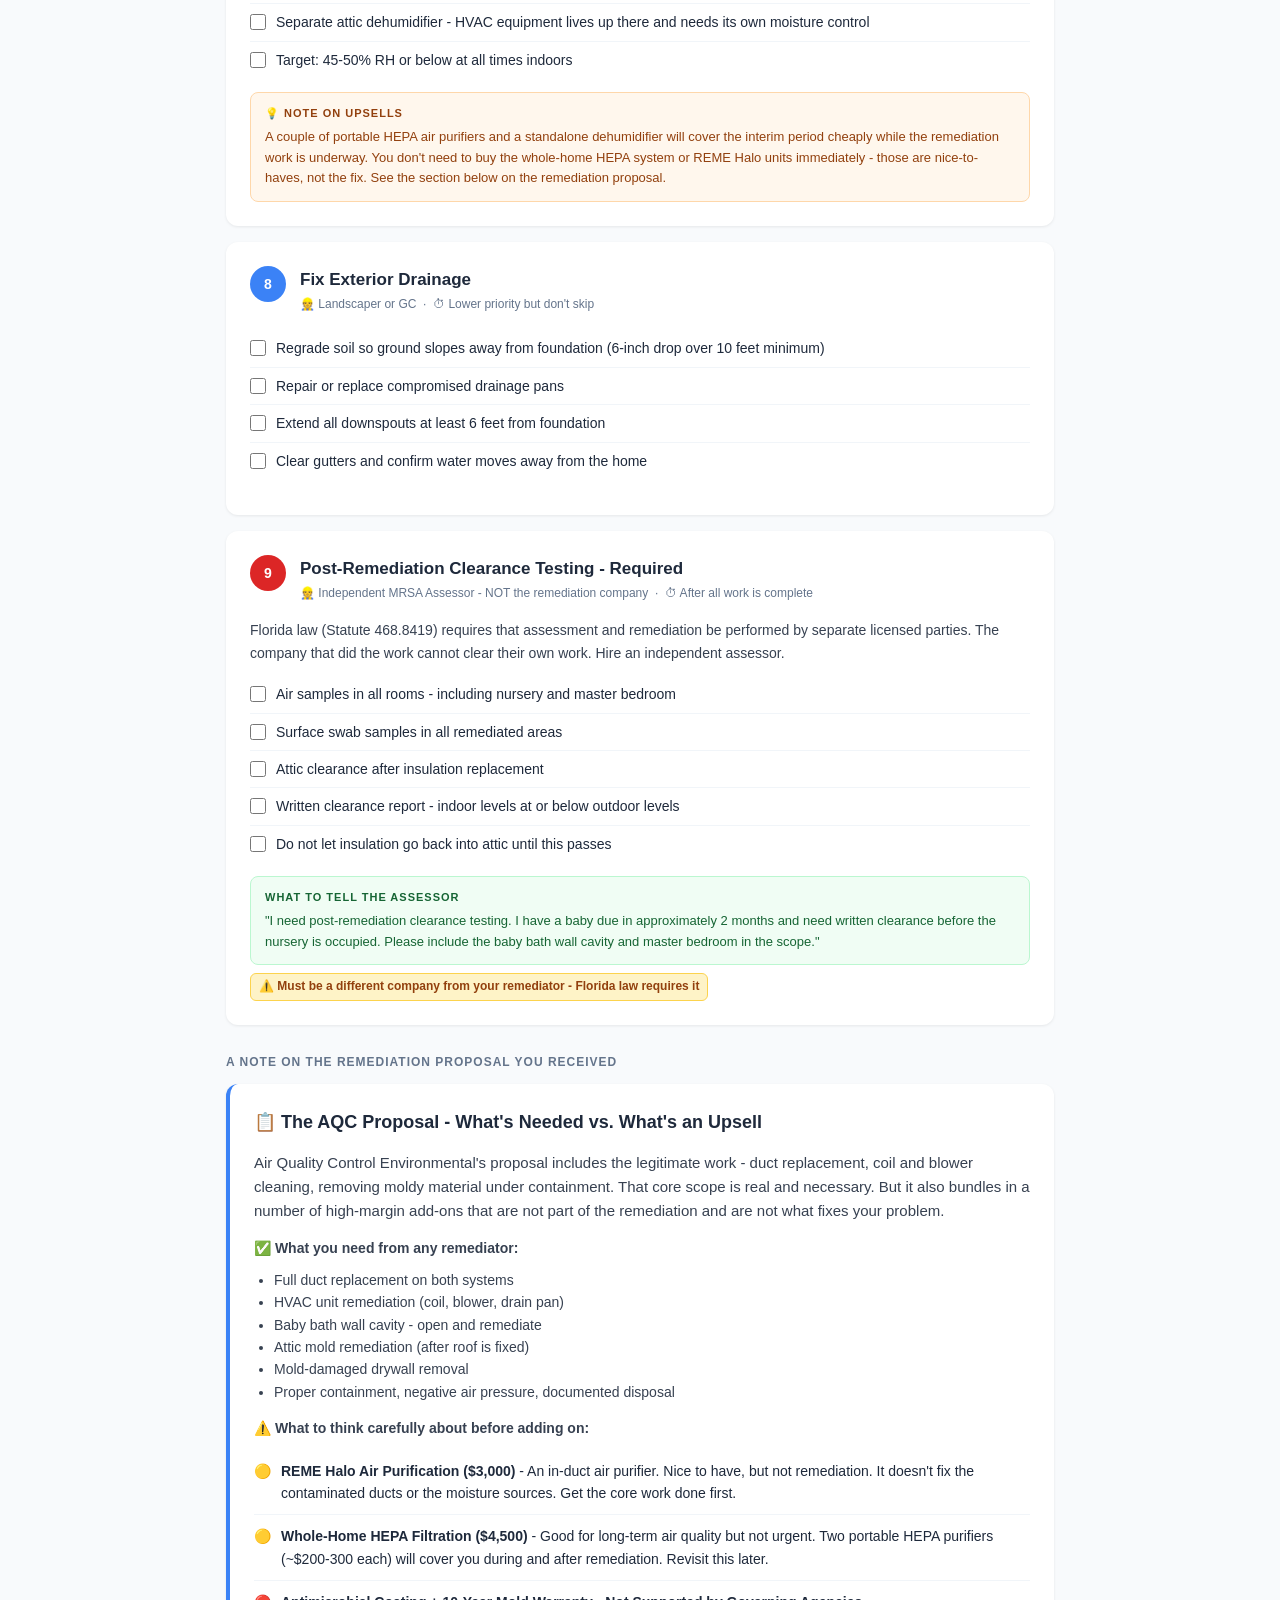
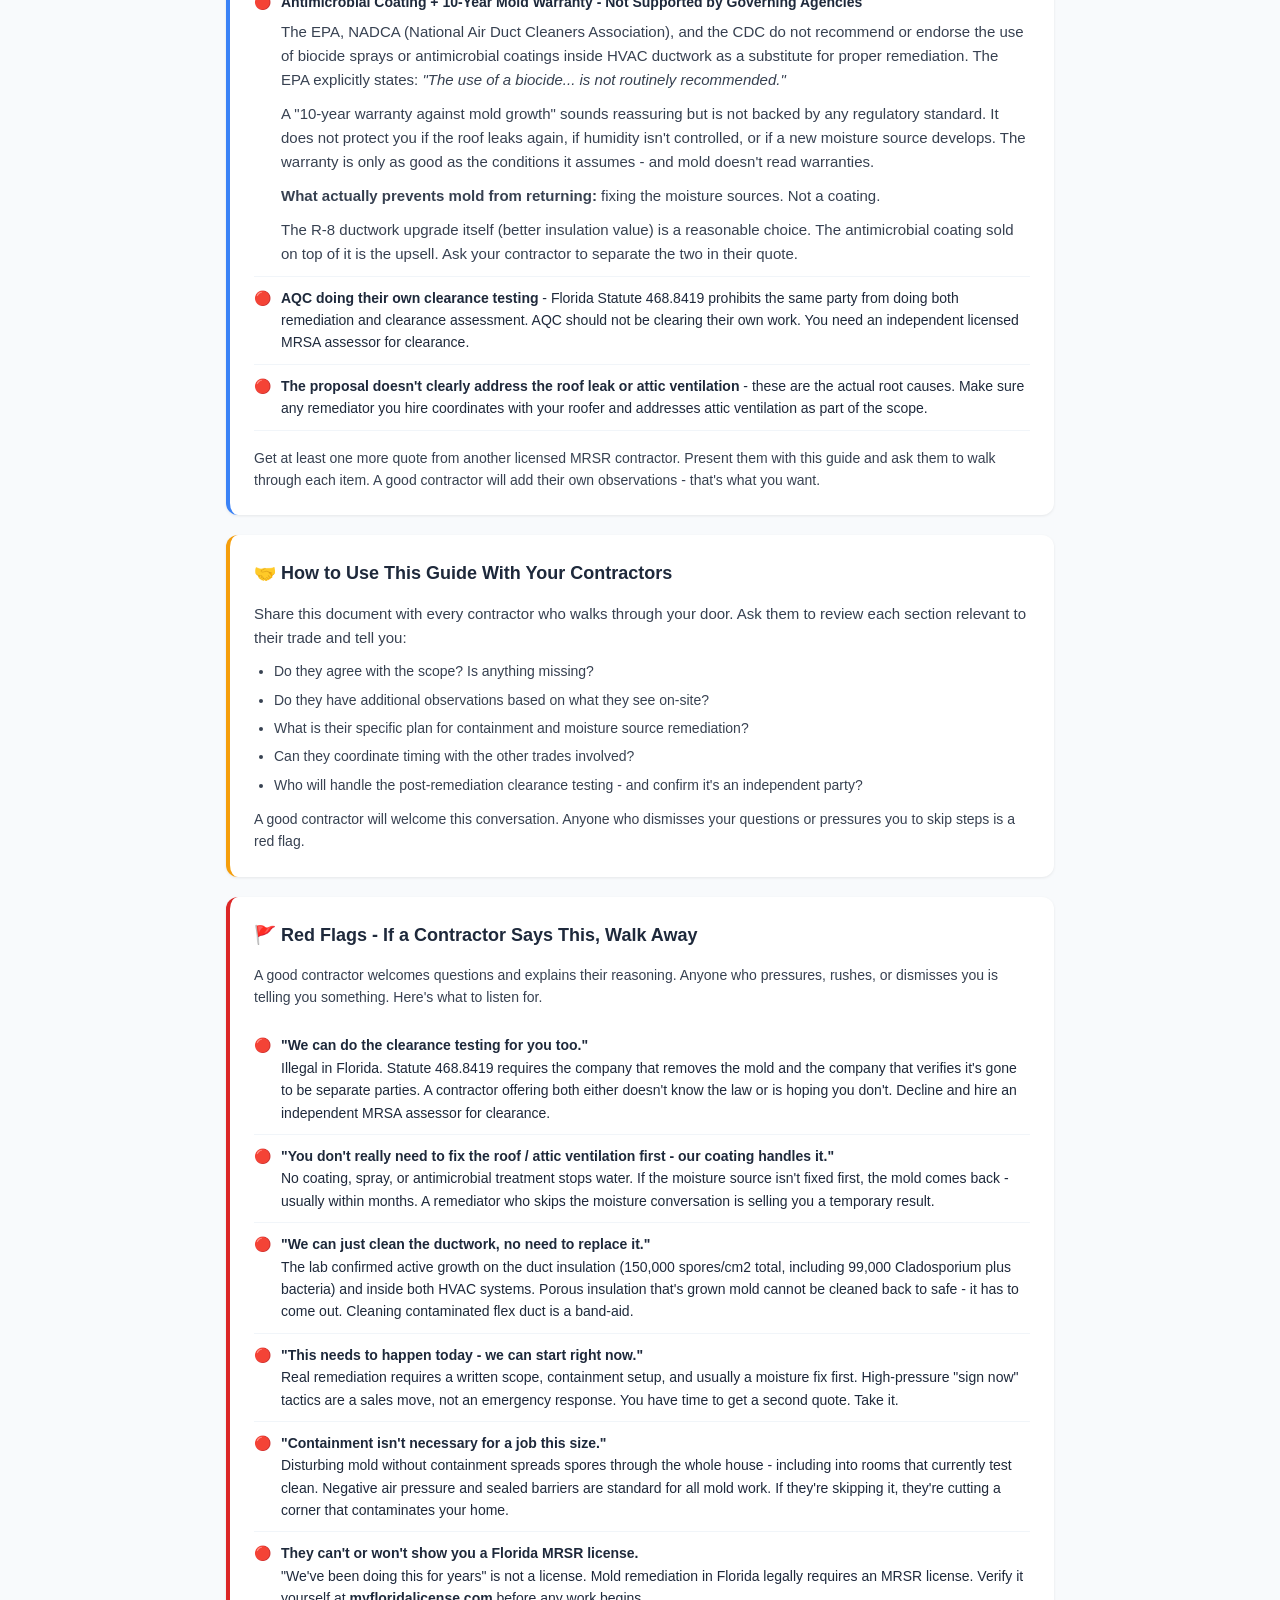
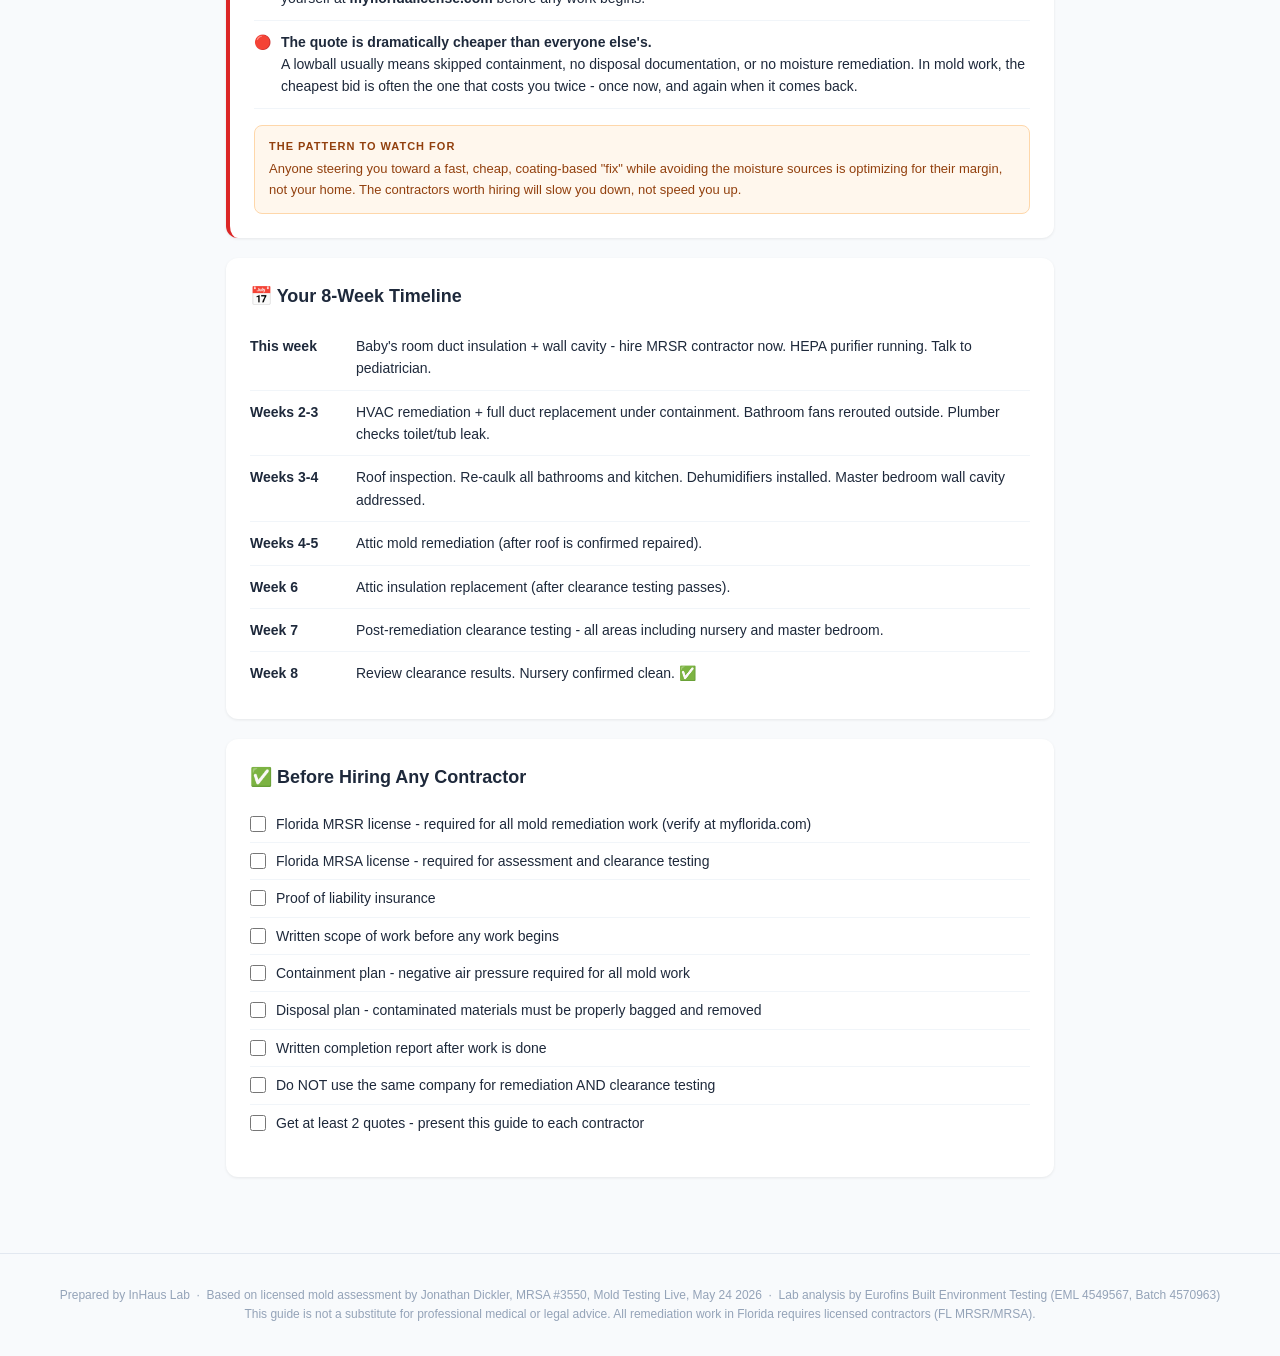
==== commit f0438b5f: "final: all 7 room air samples now fully verified from lab source" ====
--- a/alexis-guide.html
+++ b/alexis-guide.html
@@ -102,16 +102,18 @@
 
   <div class="card urgent-card">
     <h2>🚨 The Baby's Room & Master Bedroom - Where the Flags Are</h2>
-    <p>The follow-up air samples in the baby's area show elevated counts - 720/m3 in the open room, 5,100/m3 at the outlet, and 520/m3 in the closet cavity. The concern is concentrated at the wall and duct penetration, not diffuse throughout the room. The duct insulation is where the confirmed active growth lives.</p>
+    <p>The baby’s room air on May 24 measured 93/m³ — <em>below</em> the outdoor baseline of 270. That’s reassuring for general room air. But Stachybotrys was detected at trace level (13/m³) and was completely absent outdoors — a signal that water-damaged material exists somewhere in the structure. The June 9 follow-up confirmed it: 5,100/m³ at the outlet and 150,000 spores/cm² on the duct insulation. The duct insulation is where the active growth lives.</p>
     <table class="data-table" style="margin-top:14px;">
       <tr><th>Location</th><th>Total Spores/m3</th><th>Key Finding</th></tr>
       <tr><td>Outdoor control</td><td>270</td><td>Baseline</td></tr>
-      <tr><td>Living/Dining, Guest Bedrooms</td><td>27-130</td><td><span class="tag tag-green">Below outdoor - fine</span></td></tr>
-      <tr><td>Master Bedroom</td><td>Elevated Pen/Asp (genus)</td><td><span class="tag tag-yellow">Significantly above outdoor for that genus — hidden source nearby</span></td></tr>
-      <tr><td>Baby's Room (open air)</td><td>720/m3</td><td><span class="tag tag-yellow">Above outdoor - elevated, no Stachybotrys in open air</span></td></tr>
-      <tr><td>Baby Bath Closet Cavity</td><td>520</td><td><span class="tag tag-yellow">Elevated vs. room air - inspect cavity</span></td></tr>
-      <tr><td>Baby Outlet (wall/duct penetration)</td><td>5,100</td><td><span class="tag tag-red">Dramatically higher than room air - source at penetration</span></td></tr>
-      <tr><td>Baby Bath Duct Insulation (swab)</td><td>99,000/cm2</td><td><span class="tag tag-red">Confirmed active growth - Cladosporium + bacteria</span></td></tr>
+      <tr><td>Living/Dining</td><td>93/m3</td><td><span class="tag tag-green">Below outdoor - fine</span></td></tr>
+      <tr><td>Guest Bedrooms 1 &amp; 2</td><td>27-130/m3</td><td><span class="tag tag-green">Below outdoor - fine</span></td></tr>
+      <tr><td>Play Room</td><td>230/m3 (Pen/Asp 93)</td><td><span class="tag tag-yellow">Pen/Asp 7x outdoor</span></td></tr>
+      <tr><td>Master Bedroom</td><td>230/m3 (Pen/Asp 200)</td><td><span class="tag tag-red">Pen/Asp 15x outdoor - hidden source</span></td></tr>
+      <tr><td>Baby's Room (May 24)</td><td>93/m3 + Stachybotrys 13/m3</td><td><span class="tag tag-yellow">Below outdoor - Stachybotrys absent outdoors</span></td></tr>
+      <tr><td>Baby Outlet (June 9 follow-up)</td><td>5,100/m3</td><td><span class="tag tag-red">19x outdoor - source at wall/duct</span></td></tr>
+      <tr><td>Baby Bath Closet Cavity (June 9)</td><td>520/m3 + Stachybotrys</td><td><span class="tag tag-yellow">Elevated - inspect cavity</span></td></tr>
+      <tr><td>Baby Bath Duct Insulation swab (June 9)</td><td>150,000/cm2 total</td><td><span class="tag tag-red">Active growth confirmed - remove</span></td></tr>
     </table>
     <p style="margin-top:14px;">The outlet sample at the baby bath registered 5,100/m3 - dramatically higher than the open room air - which points to a concentrated source at or behind the wall and duct penetration. The duct insulation swab confirmed heavy active growth: <strong>99,000 spores/cm2 of Cladosporium plus bacteria</strong>. That's the confirmed problem.</p>
     <p style="margin-top:10px;"><strong>Stachybotrys</strong> was detected at trace level - a single spore at the lab's minimum detectable floor - in the baby's room and closet cavity air, absent outdoors. Stachybotrys spores are heavy and don't travel easily in air, so even a trace indoor detection when it's absent outside is a signal that water-damaged material exists somewhere in the structure. The wall cavity should be opened and inspected to confirm.</p>
@@ -207,18 +209,19 @@
     <table class="data-table" style="margin-top:12px;">
       <tr><th>Location</th><th>Spores/m3</th><th>vs. Outdoor</th><th>What It Means</th></tr>
       <tr><td>Outdoor control</td><td>270</td><td>- Baseline</td><td>Normal Miami outdoor air</td></tr>
-      <tr><td>Living/Dining</td><td>~130</td><td><span class="tag tag-green">Below outdoor</span></td><td>Air is clean - no indoor source here</td></tr>
-      <tr><td>Guest Bedrooms</td><td>27-90</td><td><span class="tag tag-green">Below outdoor</span></td><td>Air is clean - no indoor source here</td></tr>
-      <tr><td>Kitchen</td><td>~170</td><td><span class="tag tag-green">Near outdoor</span></td><td>Normal - no significant indoor source</td></tr>
-      <tr><td>Play Room</td><td>~290</td><td><span class="tag tag-green">Near outdoor</span></td><td>Normal - no significant indoor source</td></tr>
-      <tr><td>Master Bedroom</td><td>Elevated Pen/Asp (genus)</td><td><span class="tag tag-yellow">Significantly above outdoor for that genus</span></td><td>⚠️ Amplified signal for one genus — hidden source nearby</td></tr>
-      <tr><td>Baby's Room (open air)</td><td>720/m3</td><td><span class="tag tag-yellow">Above outdoor</span></td><td>⚠️ Elevated - no Stachybotrys in open room air</td></tr>
-      <tr><td>Baby Bath Closet Cavity</td><td>520/m3</td><td><span class="tag tag-yellow">Elevated</span></td><td>⚠️ Stachybotrys confirmed at 13/m3 - absent outdoors, inspect cavity</td></tr>
-      <tr><td>Baby Outlet (wall/duct penetration)</td><td>5,100/m3</td><td><span class="tag tag-red">Dramatically higher than room air</span></td><td>🚨 Concentrated at wall/duct penetration - source confirmed here</td></tr>
-      <tr><td>Baby Bath Duct Insulation (swab)</td><td>150,000/cm2 total<br><small>99,000 Cladosporium + 51,000 other + bacteria</small></td><td><span class="tag tag-red">Active growth confirmed</span></td><td>🚨 Heavy contamination - must be removed</td></tr>
+      <tr><td>Living/Dining</td><td>93/m3</td><td><span class="tag tag-green">Below outdoor</span></td><td>Air is clean - no indoor source</td></tr>
+      <tr><td>Guest Bedroom 1</td><td>27/m3</td><td><span class="tag tag-green">Below outdoor</span></td><td>Air is clean - no indoor source</td></tr>
+      <tr><td>Guest Bedroom 2</td><td>130/m3</td><td><span class="tag tag-green">Below outdoor</span></td><td>Air is clean - no indoor source</td></tr>
+      <tr><td>Kitchen</td><td>230/m3</td><td><span class="tag tag-green">Near outdoor</span></td><td>Basidio dominant - likely outdoor-derived, not concerning</td></tr>
+      <tr><td>Play Room</td><td>230/m3 (Pen/Asp 93)</td><td><span class="tag tag-yellow">Pen/Asp 7x outdoor</span></td><td>⚠️ Moderate elevation for Pen/Asp - worth monitoring</td></tr>
+      <tr><td>Master Bedroom</td><td>230/m3 (Pen/Asp 200)</td><td><span class="tag tag-red">Pen/Asp 15x outdoor</span></td><td>🚨 Hidden source nearby - investigate wall cavities</td></tr>
+      <tr><td>Baby's Room (May 24)</td><td>93/m3 + Stachybotrys 13/m3</td><td><span class="tag tag-yellow">Below outdoor total - Stachybotrys absent outdoors</span></td><td>⚠️ Room air reassuring; Stachybotrys trace signals hidden water damage</td></tr>
+      <tr><td>Baby Outlet (June 9)</td><td>5,100/m3</td><td><span class="tag tag-red">19x outdoor</span></td><td>🚨 Concentrated source at wall/duct penetration</td></tr>
+      <tr><td>Baby Bath Closet Cavity (June 9)</td><td>520/m3 + Stachybotrys 13/m3</td><td><span class="tag tag-yellow">Elevated</span></td><td>⚠️ Stachybotrys confirmed - inspect cavity</td></tr>
+      <tr><td>Baby Bath Duct Insulation swab (June 9)</td><td>150,000/cm2<br><small>99k Clado + 51k other + bacteria</small></td><td><span class="tag tag-red">Active growth confirmed</span></td><td>🚨 Must be removed</td></tr>
     </table>
     <p style="margin-top:14px;"><strong>The key insight:</strong> When indoor air is <em>lower</em> than outdoor, it means there is no significant mold source in that room. When indoor air is dramatically <em>higher</em> than outdoor - especially for a specific mold genus - it points to an active source growing somewhere in that space.</p>
-    <p style="margin-top:10px;">The master bedroom and baby's area are the flags. The baby's room open air measured 720/m3 - above the 270 outdoor baseline. But the real signal is the outlet sample at 5,100/m3, which is dramatically higher than the open room and points to a concentrated source right at the wall/duct penetration. The closet cavity adds Stachybotrys at 13/m3 - absent outdoors - confirming water-damaged material in the structure.</p>
+    <p style="margin-top:10px;">Two rooms stand out. The master bedroom had Pen/Asp at 200/m³ vs. 13/m³ outdoors — 15x amplification for that genus, pointing to a hidden source. The baby’s room total (93/m³) was below outdoor, which is reassuring — but Stachybotrys was detected at 13/m³ and was completely absent outdoors. Stachybotrys spores are heavy and sticky — they don’t travel easily in air — so finding any indoors when there’s none outside is a near-certain indicator of water-damaged material somewhere in the structure.</p>
     <p style="margin-top:10px;">Stachybotrys was detected at trace level - a single spore, at the lab's minimum detectable floor - in the baby's room and closet cavity air, and was absent outdoors. Stachybotrys spores are heavy and don't travel easily through air, so even a trace indoor detection when it's absent outside suggests water-damaged material somewhere in the structure. It's a signal worth taking seriously, but it's a trace detection - not confirmed active surface growth in those samples.
     <p style="margin-top:10px;">This is also why the HVAC contamination is so serious even though the room air looks relatively normal: the surface swabs on the HVAC components showed counts of 250,000-620,000 spores/cm2. The mold is concentrated on those surfaces right now. If left untreated, those counts will keep building and the room air numbers will follow.</p>
   </div>
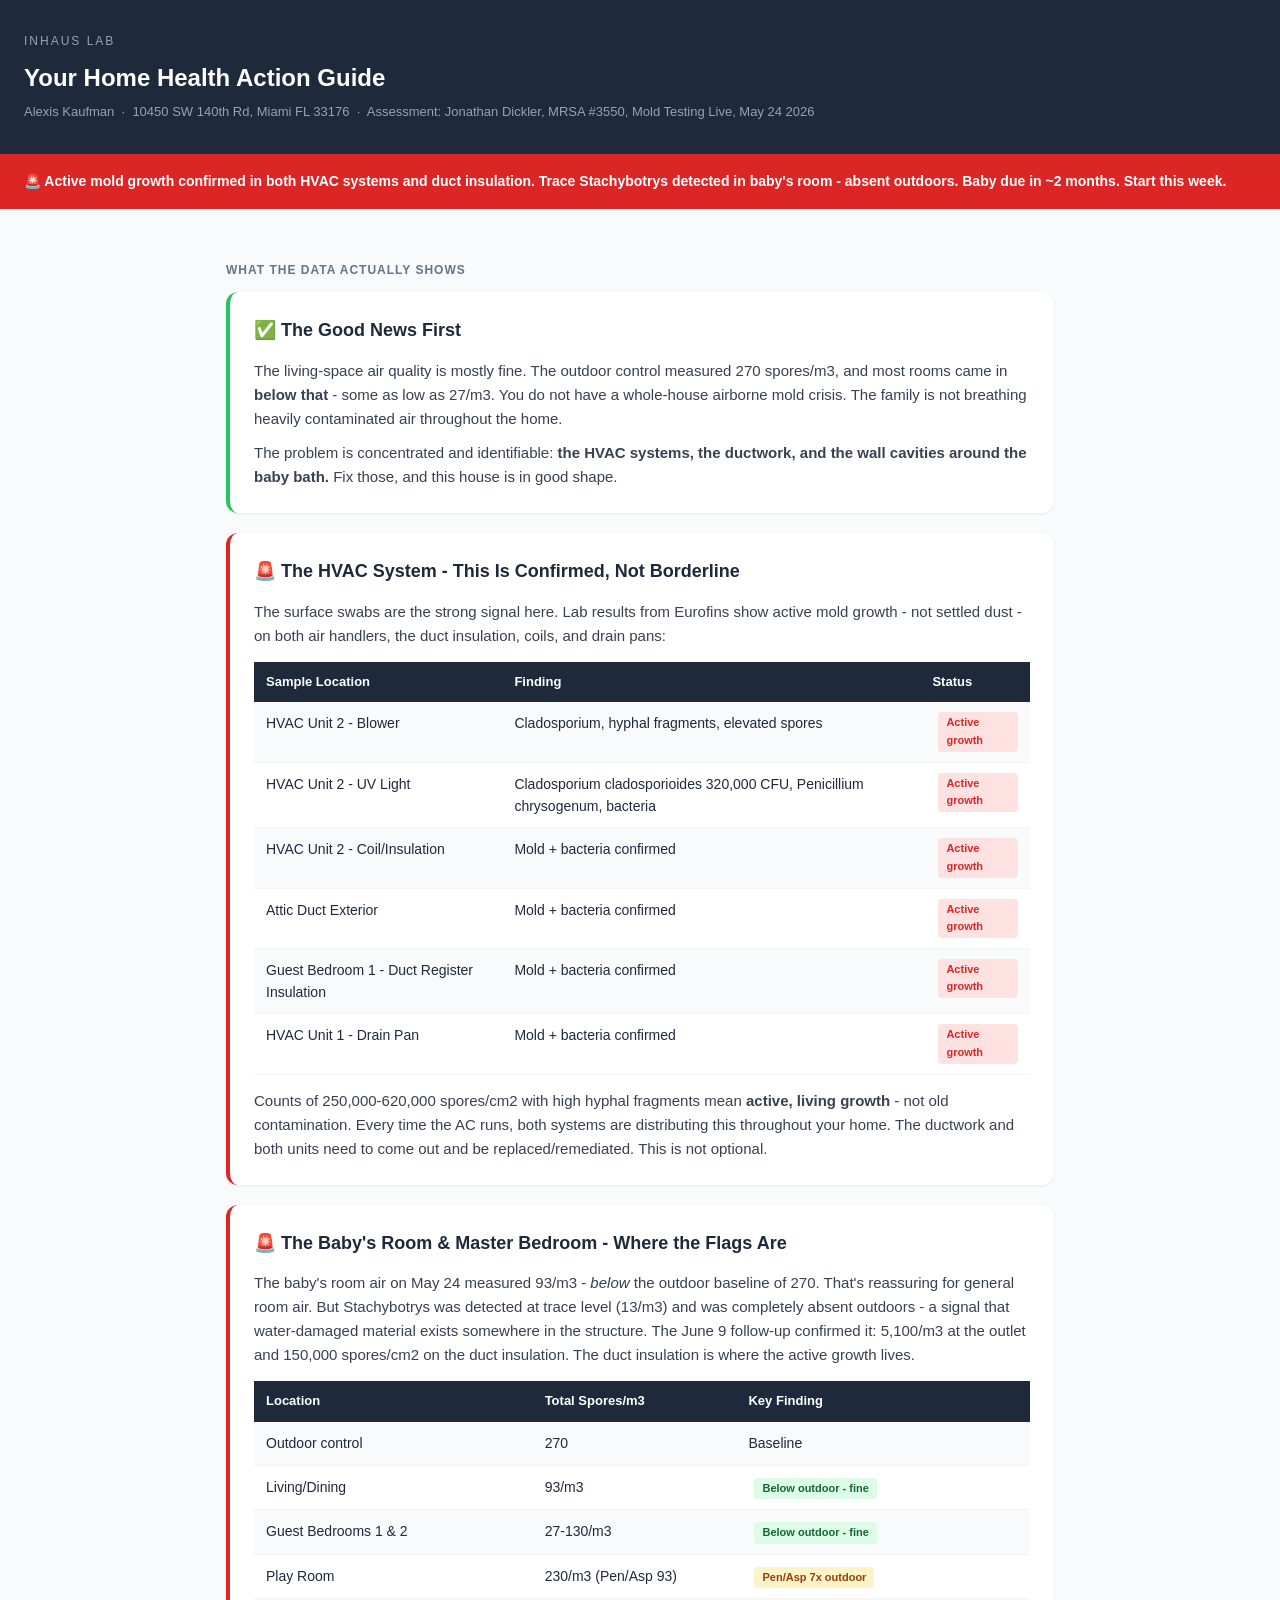
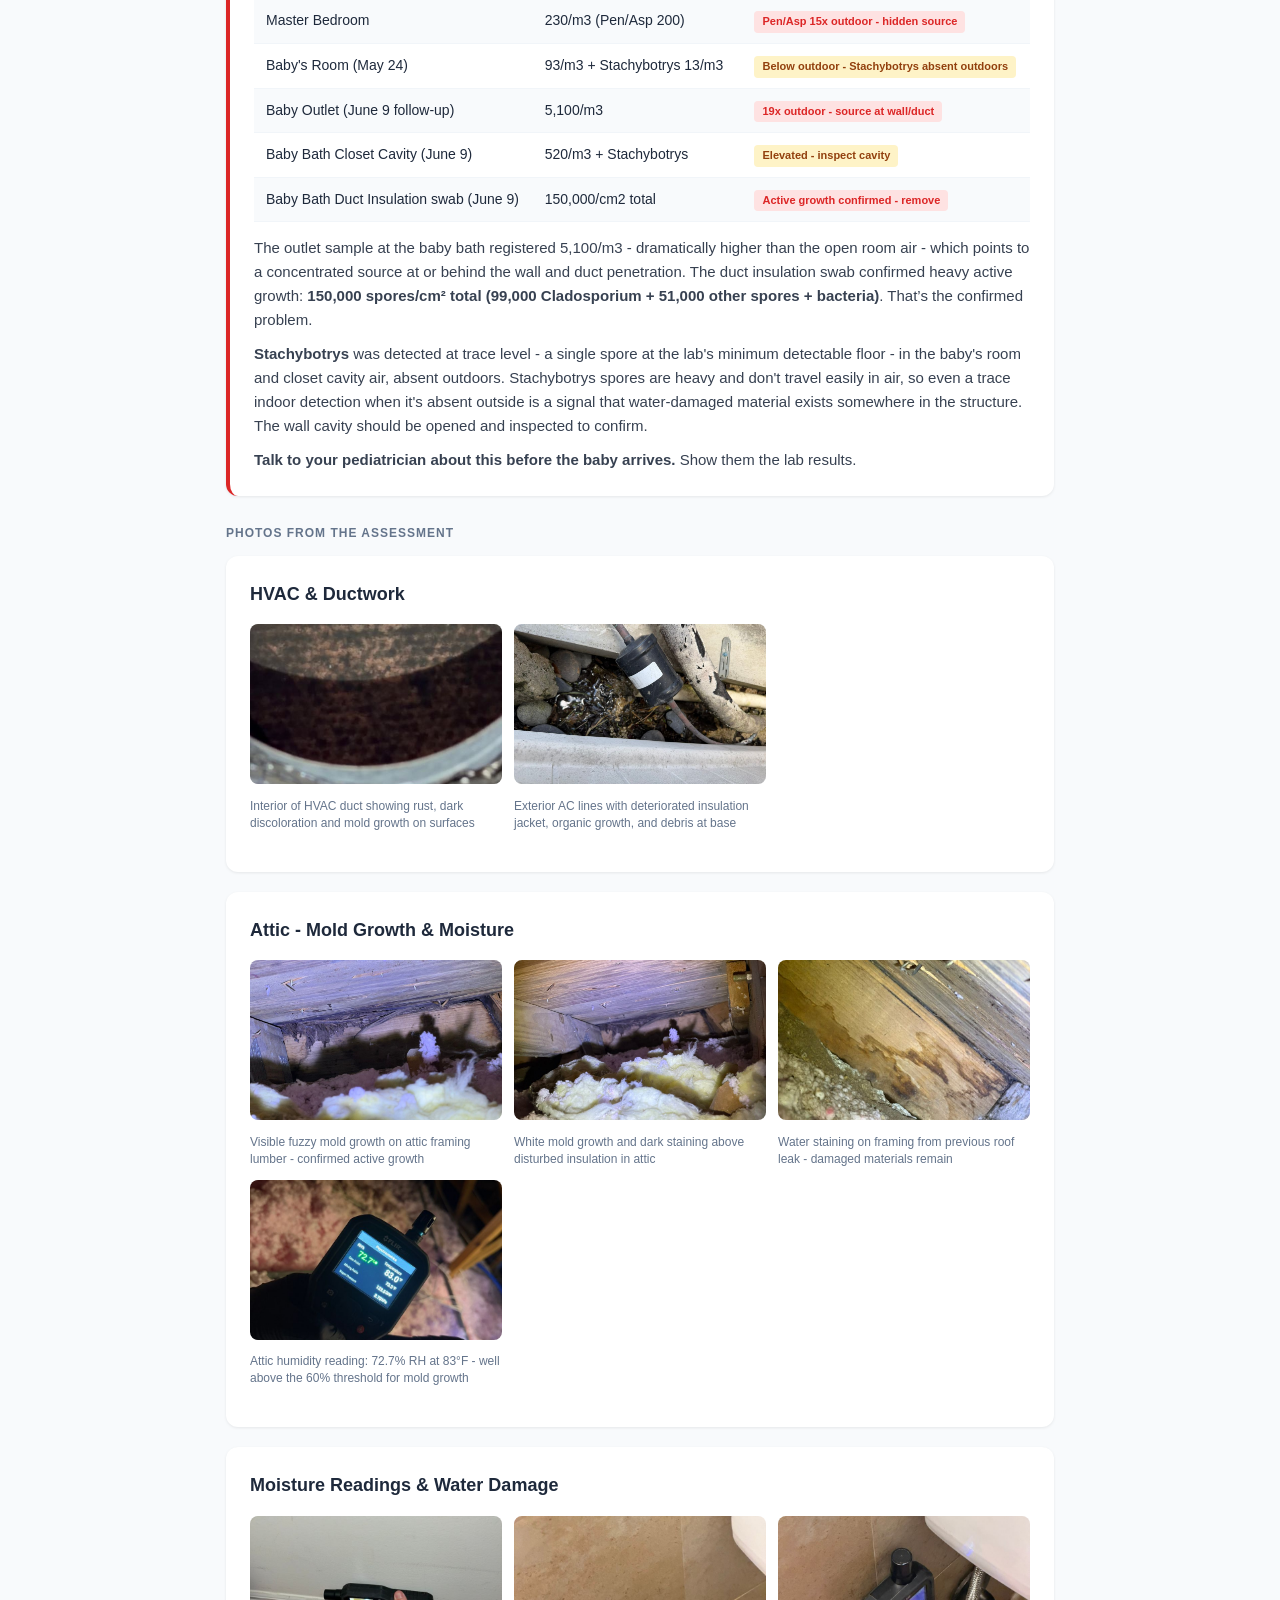
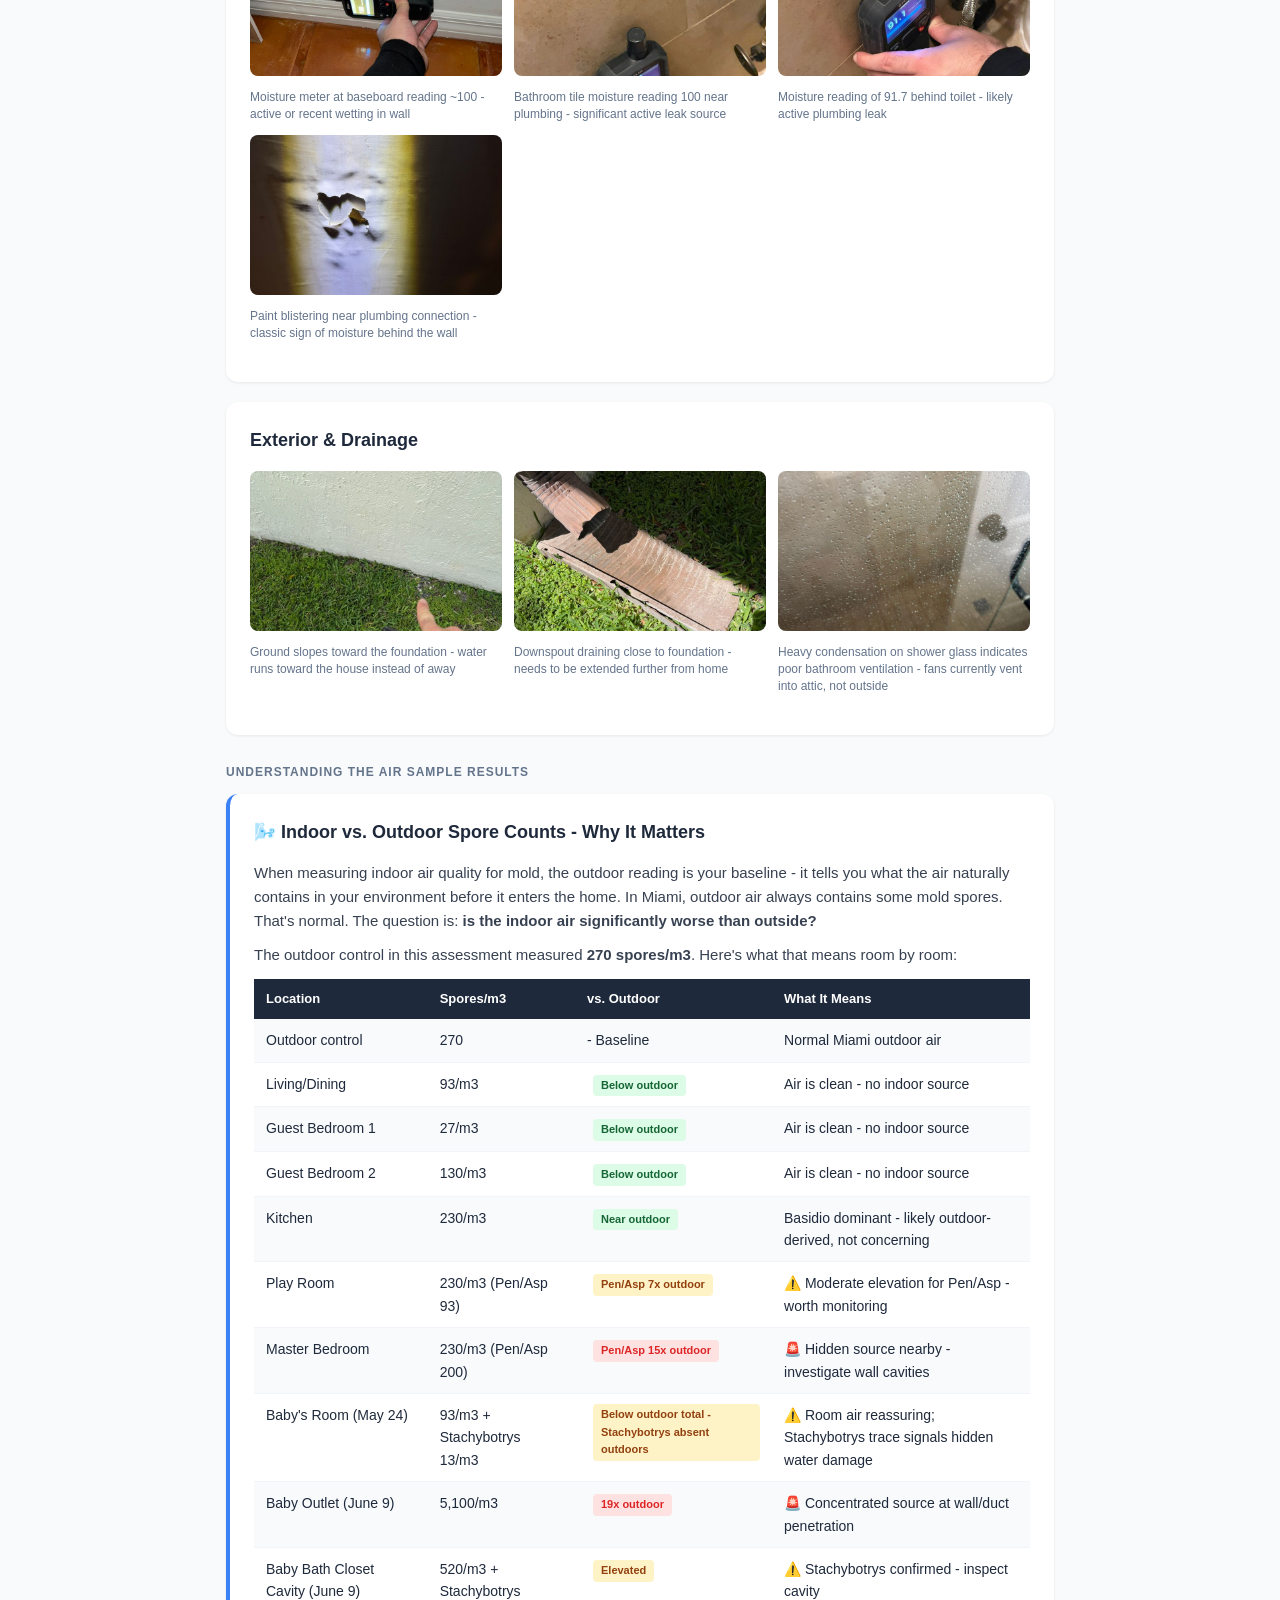
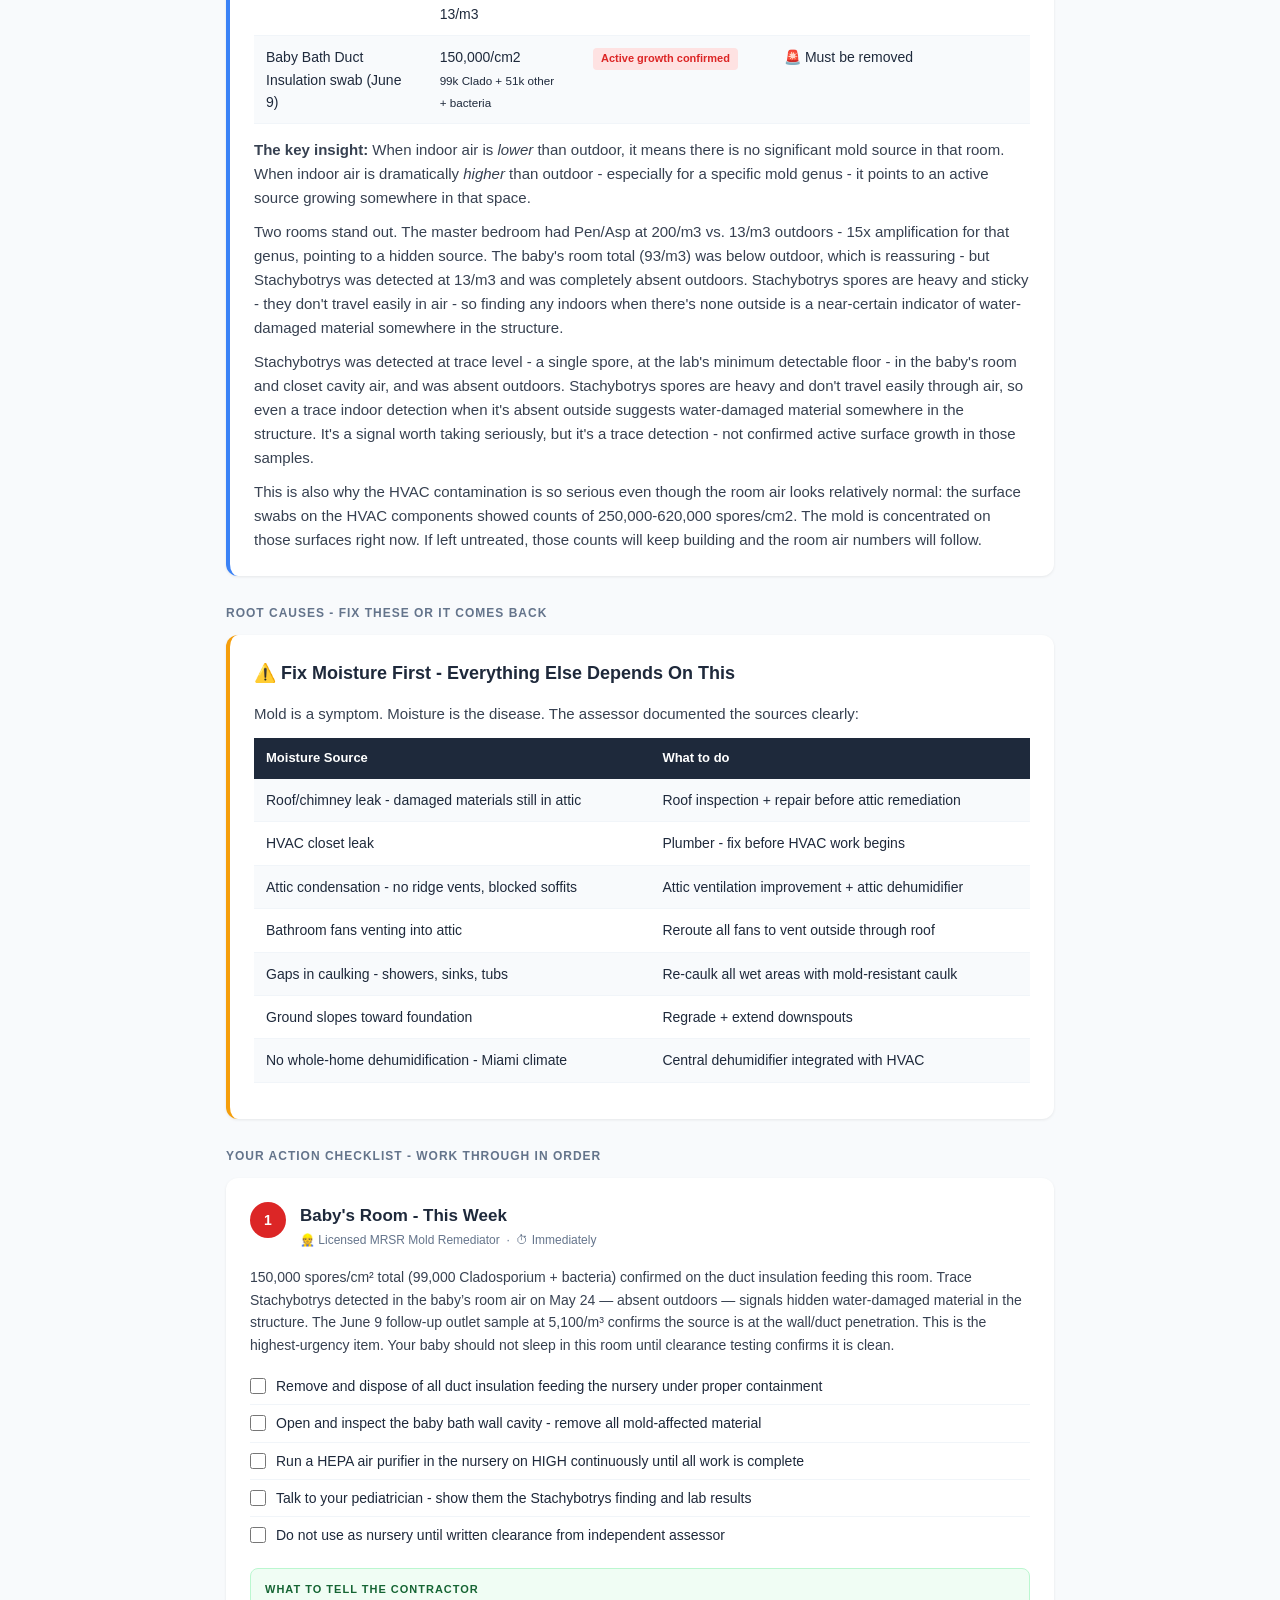
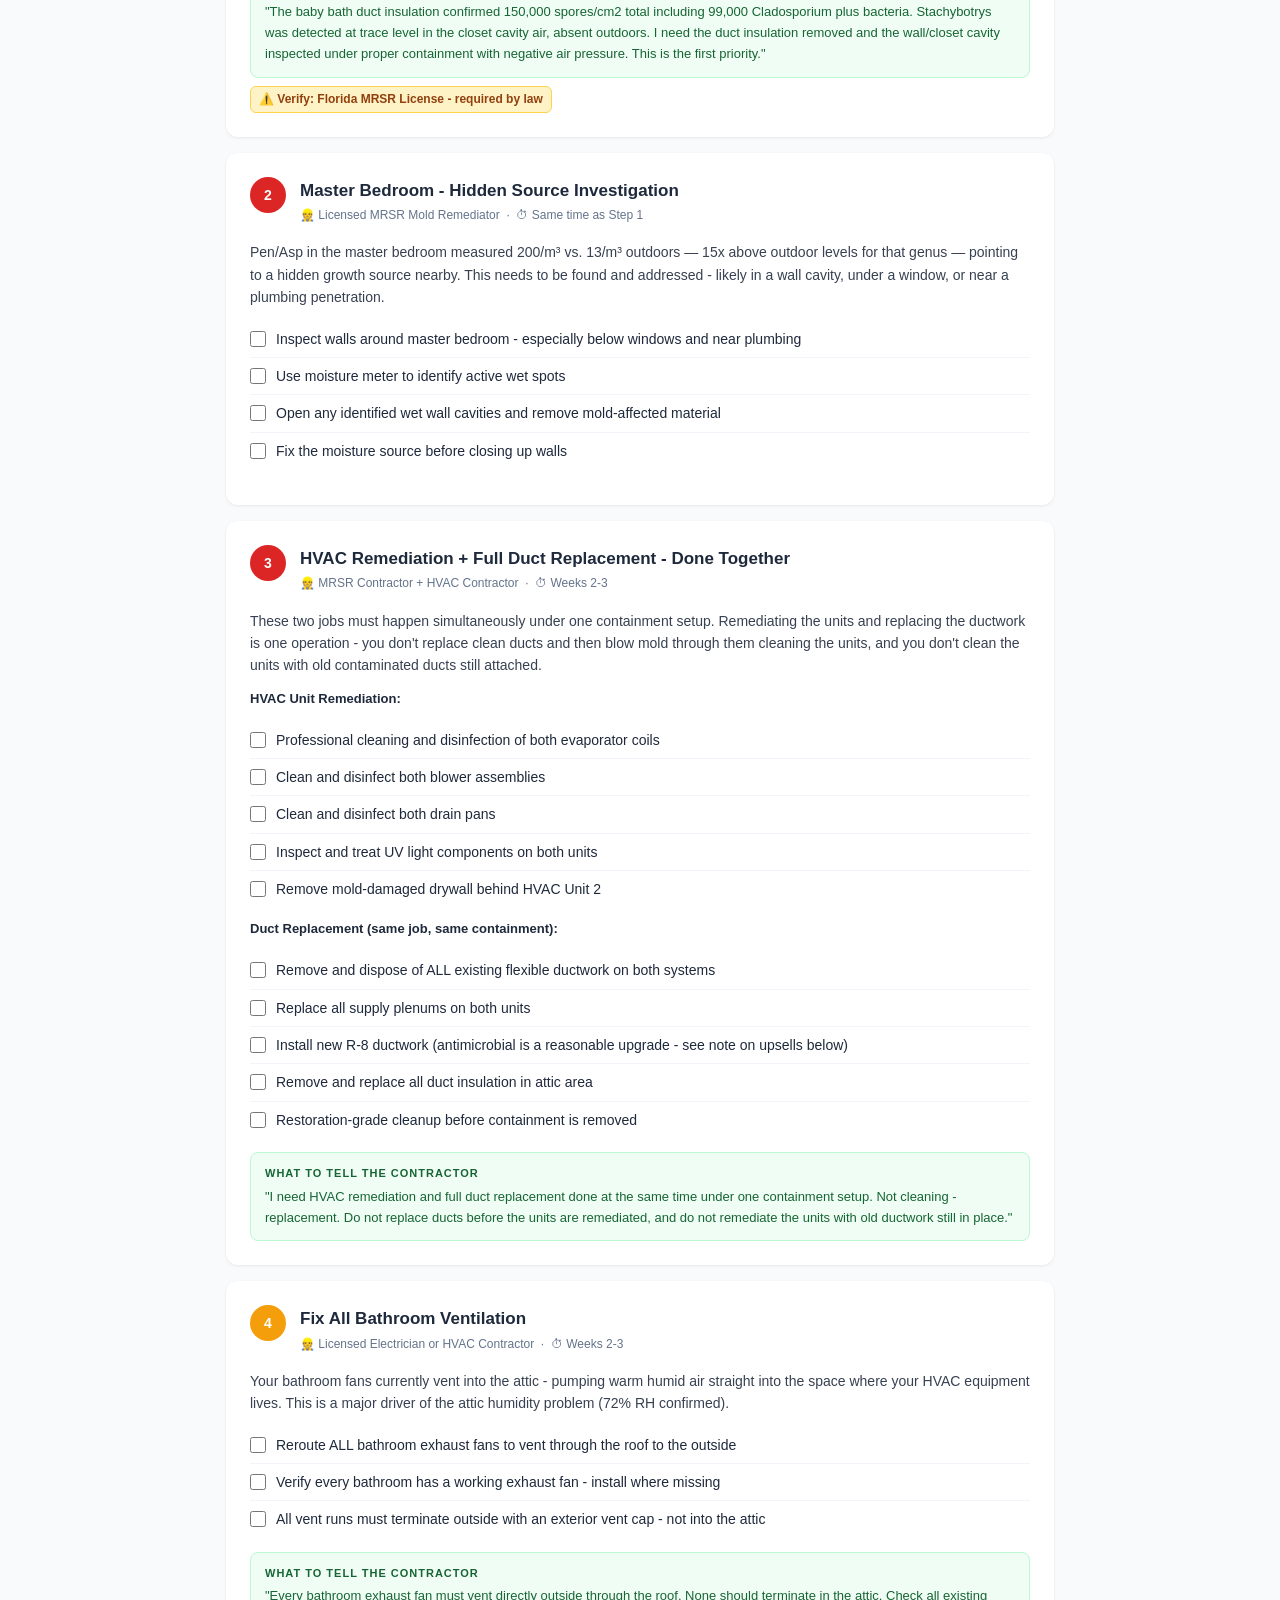
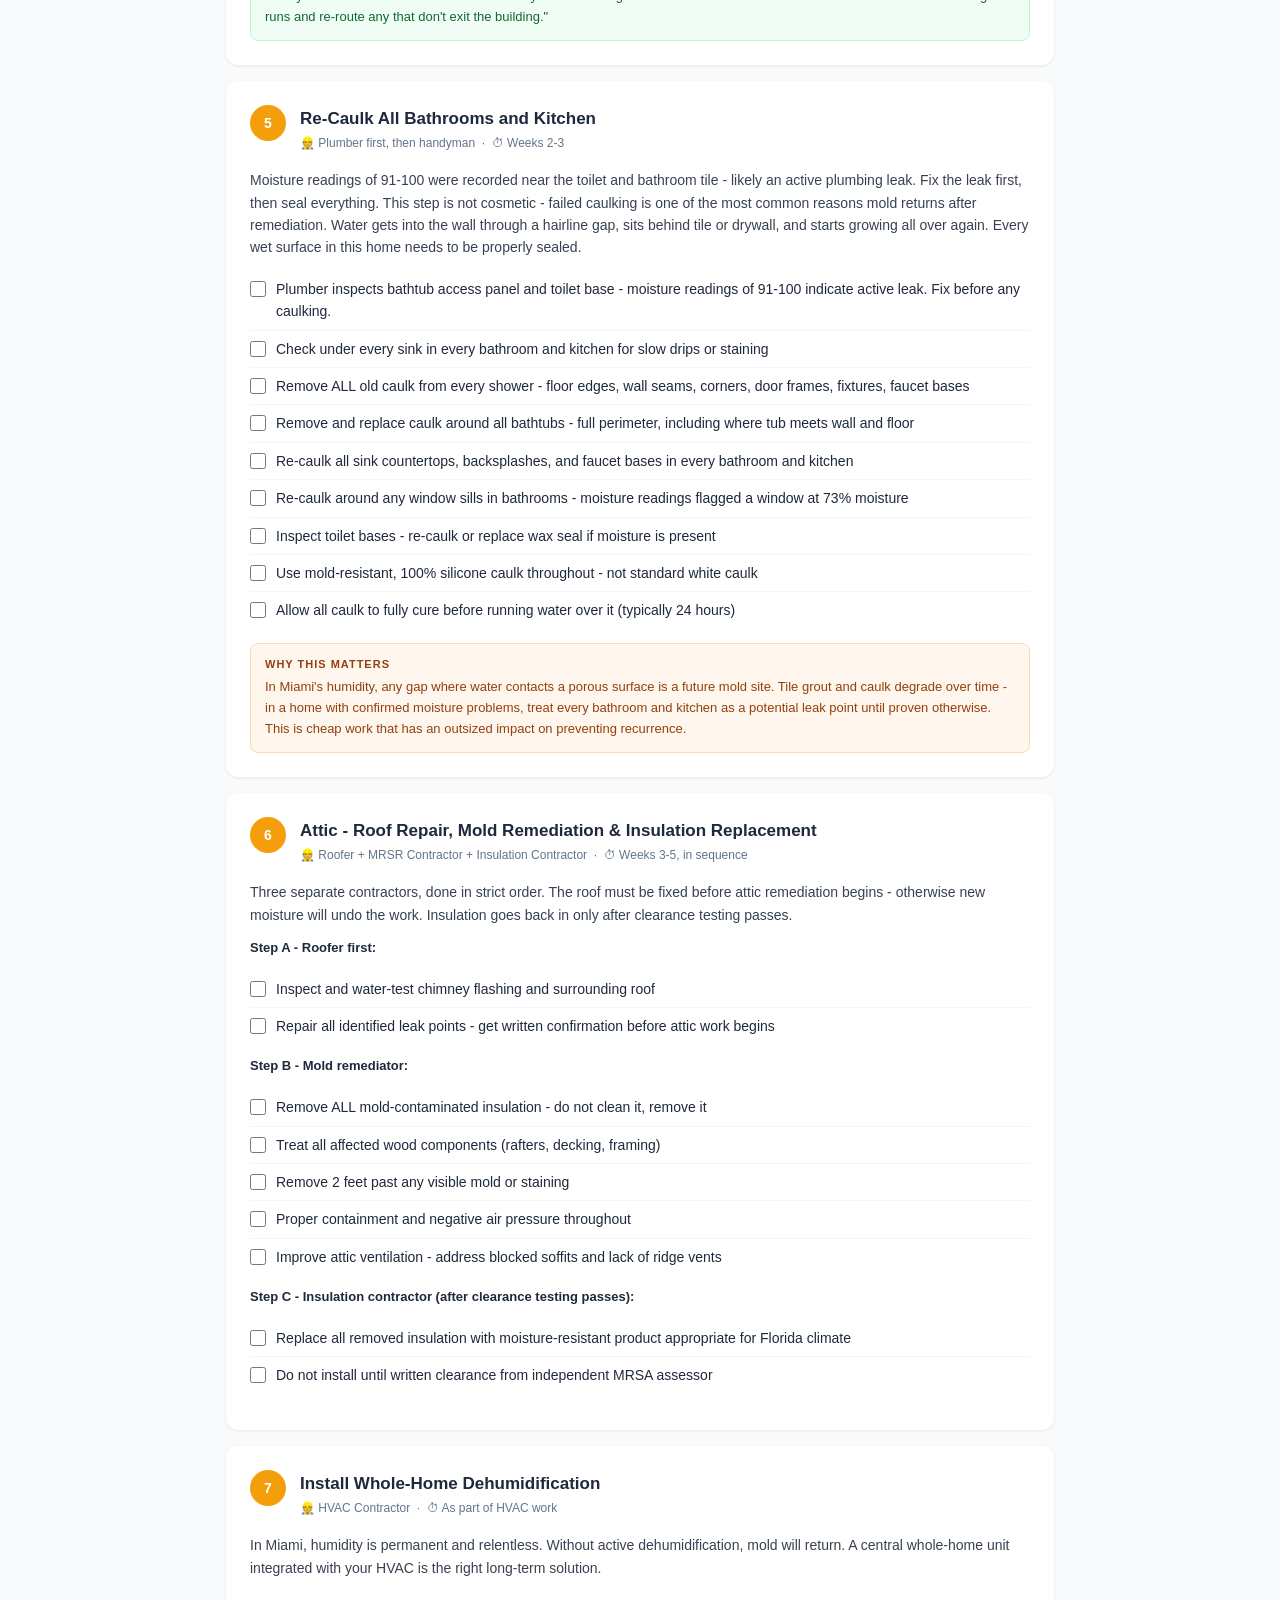
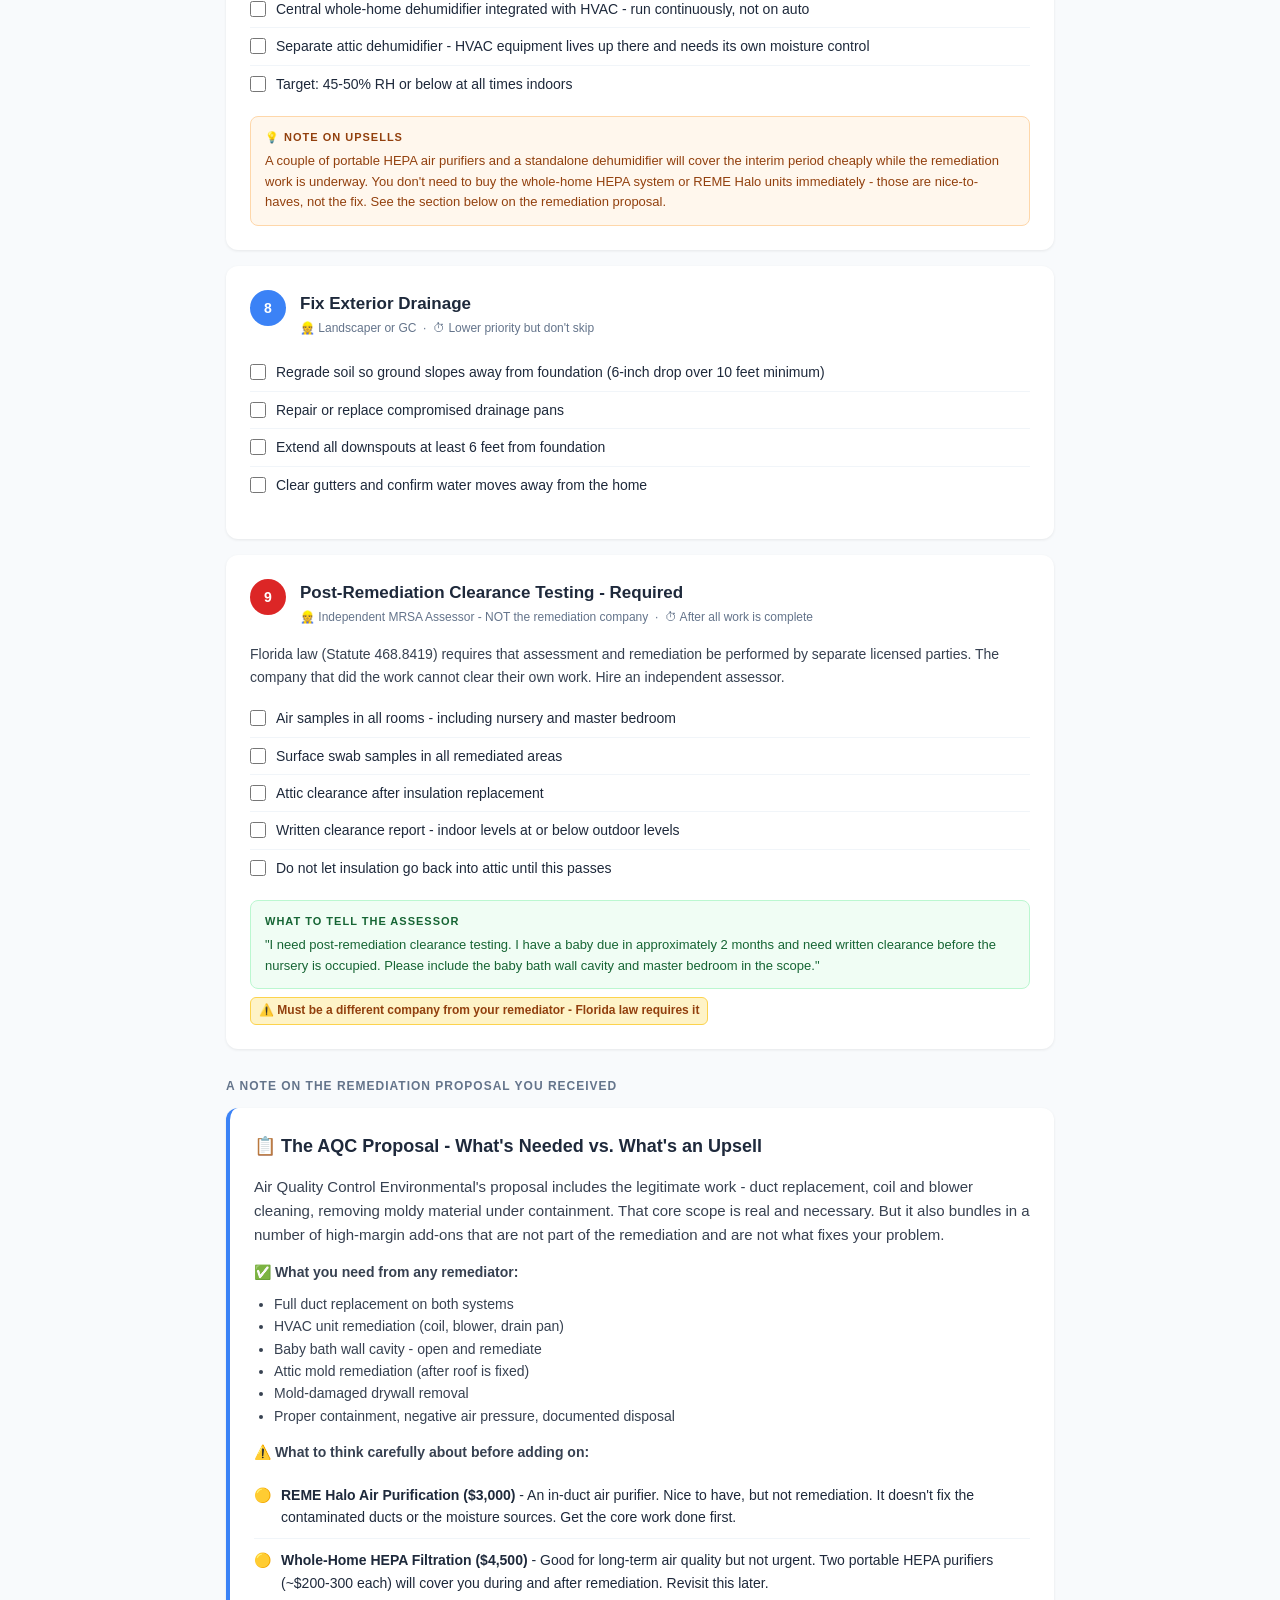
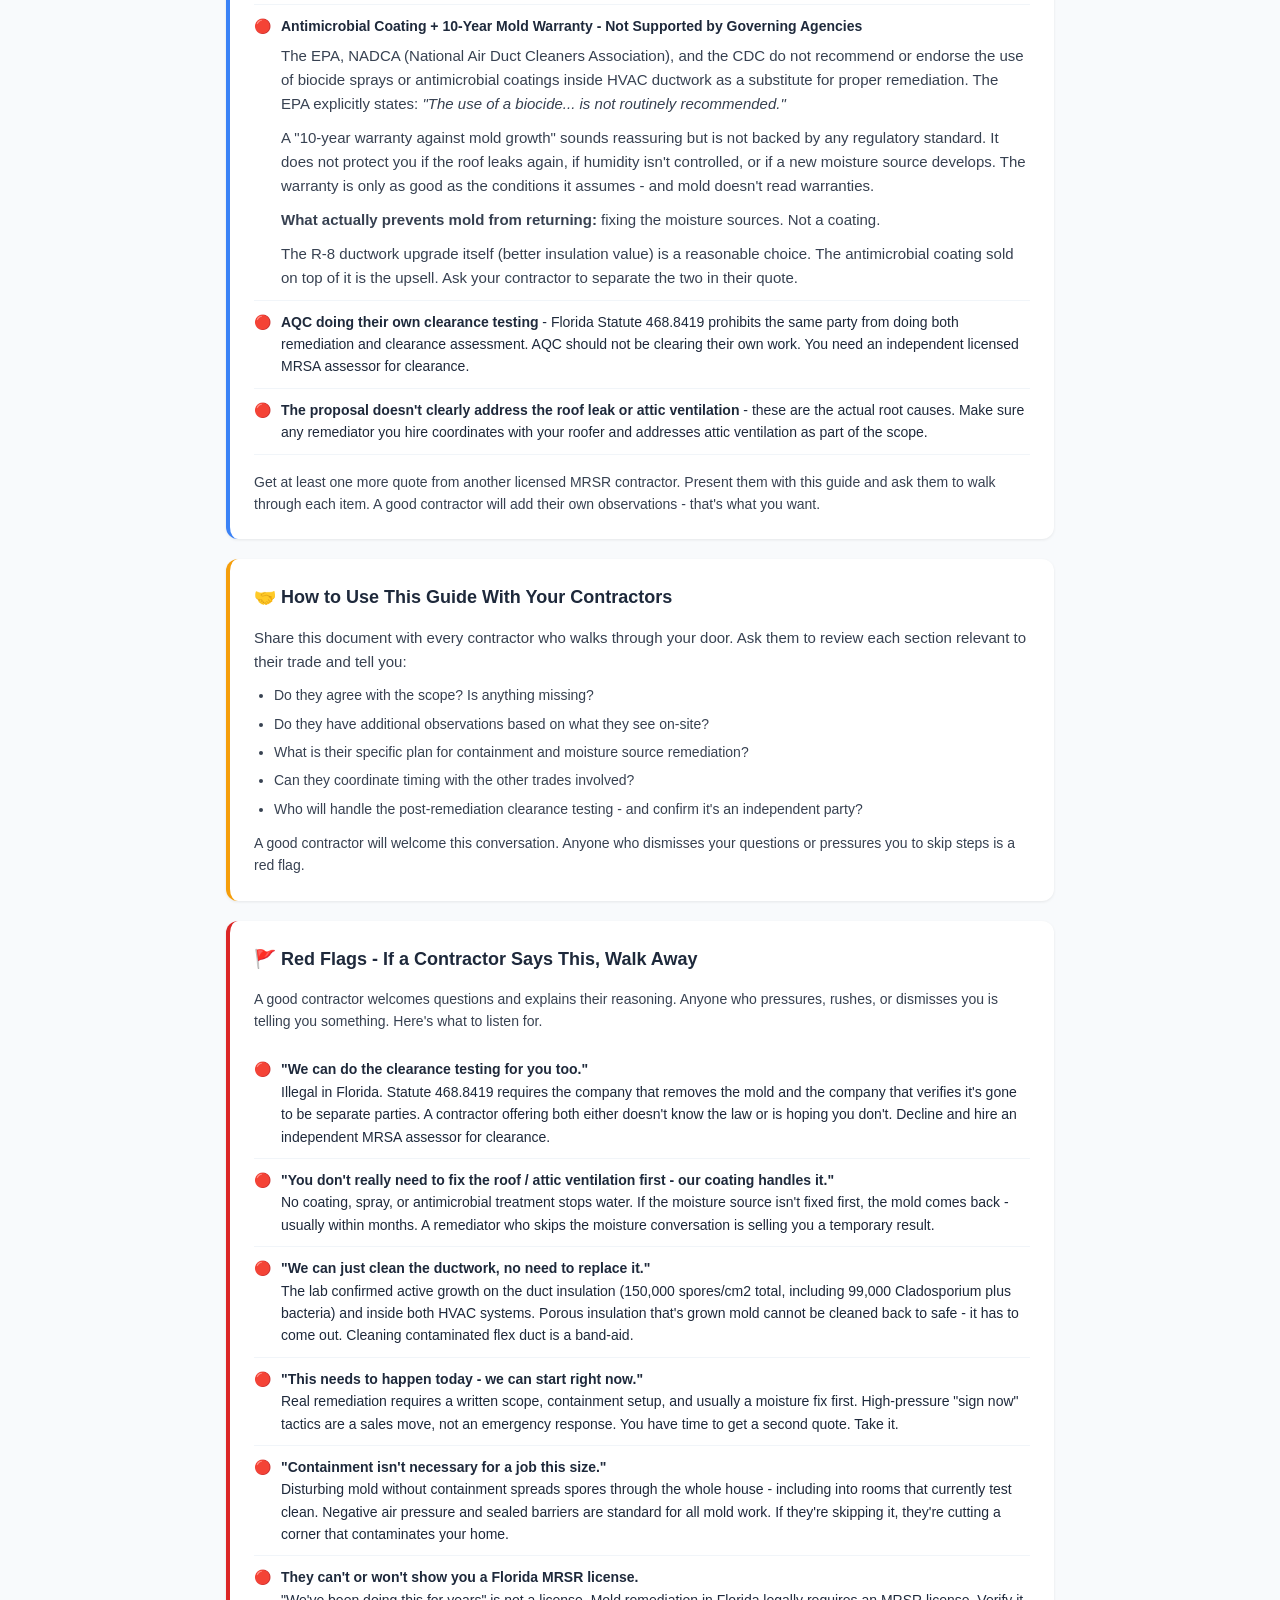
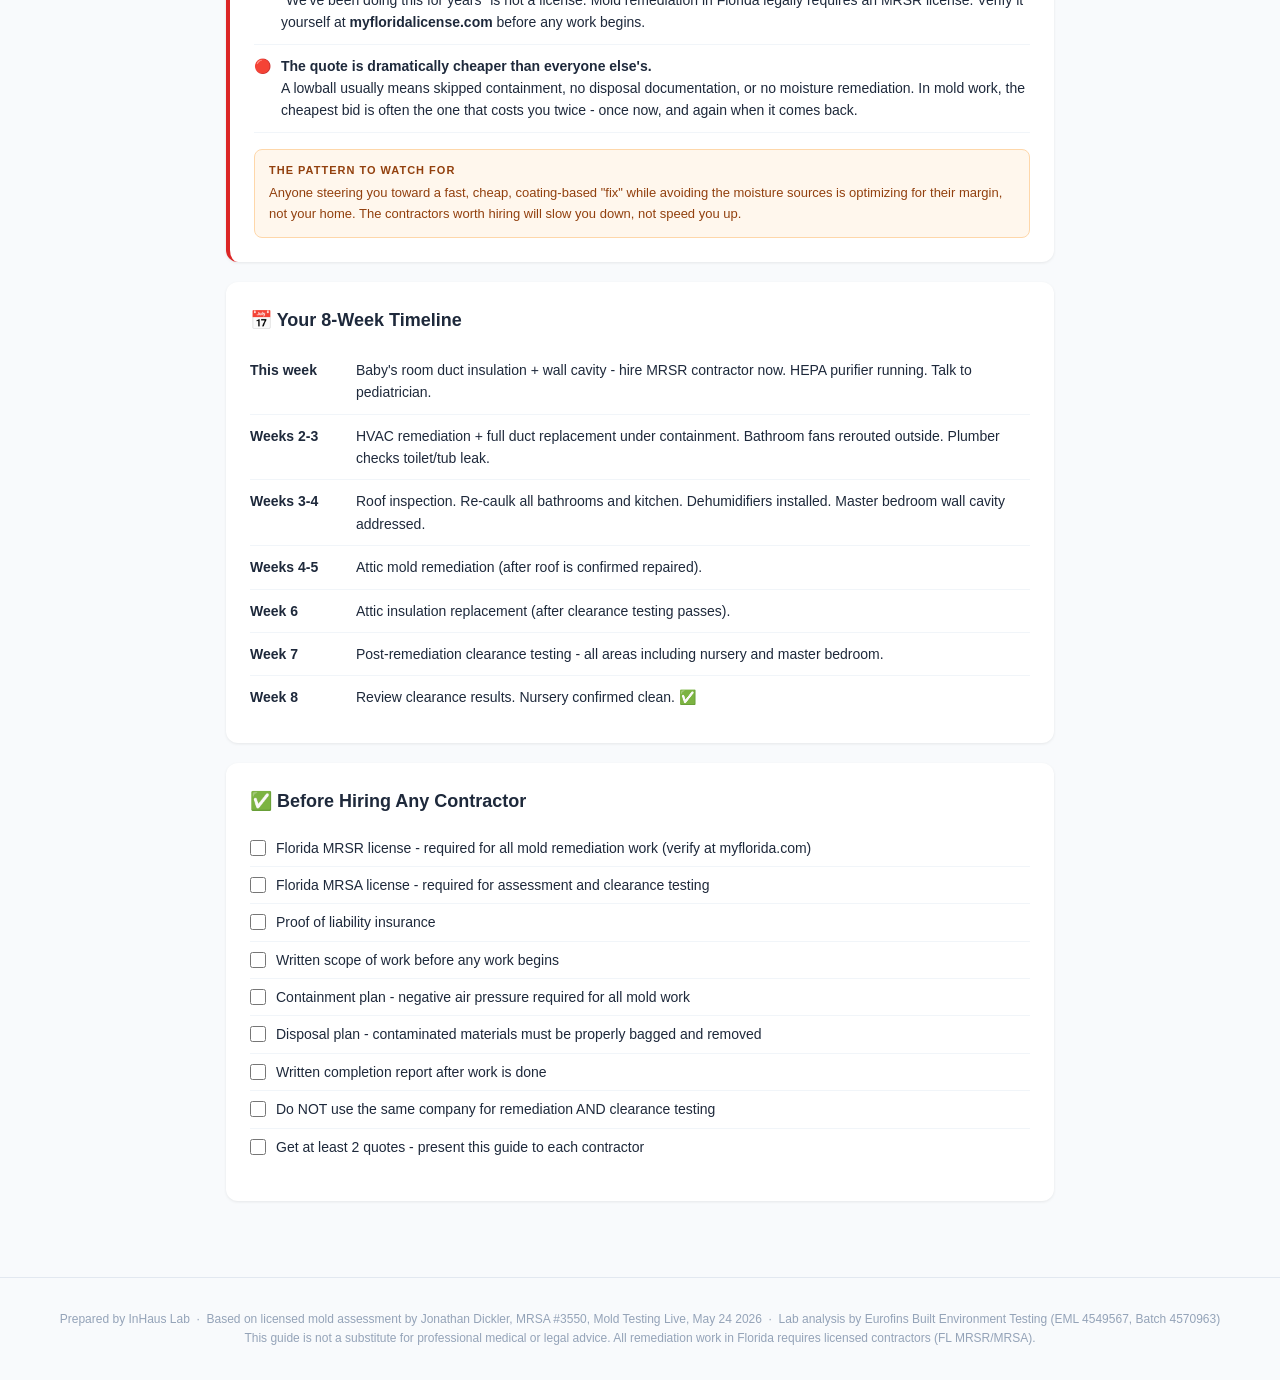
==== commit 751449ea: "final cleanup: 150k total swab consistent throughout, master bedroom 15x now exact" ====
--- a/alexis-guide.html
+++ b/alexis-guide.html
@@ -102,7 +102,7 @@
 
   <div class="card urgent-card">
     <h2>🚨 The Baby's Room & Master Bedroom - Where the Flags Are</h2>
-    <p>The baby’s room air on May 24 measured 93/m³ — <em>below</em> the outdoor baseline of 270. That’s reassuring for general room air. But Stachybotrys was detected at trace level (13/m³) and was completely absent outdoors — a signal that water-damaged material exists somewhere in the structure. The June 9 follow-up confirmed it: 5,100/m³ at the outlet and 150,000 spores/cm² on the duct insulation. The duct insulation is where the active growth lives.</p>
+    <p>The baby's room air on May 24 measured 93/m3 - <em>below</em> the outdoor baseline of 270. That's reassuring for general room air. But Stachybotrys was detected at trace level (13/m3) and was completely absent outdoors - a signal that water-damaged material exists somewhere in the structure. The June 9 follow-up confirmed it: 5,100/m3 at the outlet and 150,000 spores/cm2 on the duct insulation. The duct insulation is where the active growth lives.</p>
     <table class="data-table" style="margin-top:14px;">
       <tr><th>Location</th><th>Total Spores/m3</th><th>Key Finding</th></tr>
       <tr><td>Outdoor control</td><td>270</td><td>Baseline</td></tr>
@@ -115,7 +115,7 @@
       <tr><td>Baby Bath Closet Cavity (June 9)</td><td>520/m3 + Stachybotrys</td><td><span class="tag tag-yellow">Elevated - inspect cavity</span></td></tr>
       <tr><td>Baby Bath Duct Insulation swab (June 9)</td><td>150,000/cm2 total</td><td><span class="tag tag-red">Active growth confirmed - remove</span></td></tr>
     </table>
-    <p style="margin-top:14px;">The outlet sample at the baby bath registered 5,100/m3 - dramatically higher than the open room air - which points to a concentrated source at or behind the wall and duct penetration. The duct insulation swab confirmed heavy active growth: <strong>99,000 spores/cm2 of Cladosporium plus bacteria</strong>. That's the confirmed problem.</p>
+    <p style="margin-top:14px;">The outlet sample at the baby bath registered 5,100/m3 - dramatically higher than the open room air - which points to a concentrated source at or behind the wall and duct penetration. The duct insulation swab confirmed heavy active growth: <strong>150,000 spores/cm² total (99,000 Cladosporium + 51,000 other spores + bacteria)</strong>. That’s the confirmed problem.</p>
     <p style="margin-top:10px;"><strong>Stachybotrys</strong> was detected at trace level - a single spore at the lab's minimum detectable floor - in the baby's room and closet cavity air, absent outdoors. Stachybotrys spores are heavy and don't travel easily in air, so even a trace indoor detection when it's absent outside is a signal that water-damaged material exists somewhere in the structure. The wall cavity should be opened and inspected to confirm.</p>
     <p style="margin-top:10px;"><strong>Talk to your pediatrician about this before the baby arrives.</strong> Show them the lab results.</p>
   </div>
@@ -221,7 +221,7 @@
       <tr><td>Baby Bath Duct Insulation swab (June 9)</td><td>150,000/cm2<br><small>99k Clado + 51k other + bacteria</small></td><td><span class="tag tag-red">Active growth confirmed</span></td><td>🚨 Must be removed</td></tr>
     </table>
     <p style="margin-top:14px;"><strong>The key insight:</strong> When indoor air is <em>lower</em> than outdoor, it means there is no significant mold source in that room. When indoor air is dramatically <em>higher</em> than outdoor - especially for a specific mold genus - it points to an active source growing somewhere in that space.</p>
-    <p style="margin-top:10px;">Two rooms stand out. The master bedroom had Pen/Asp at 200/m³ vs. 13/m³ outdoors — 15x amplification for that genus, pointing to a hidden source. The baby’s room total (93/m³) was below outdoor, which is reassuring — but Stachybotrys was detected at 13/m³ and was completely absent outdoors. Stachybotrys spores are heavy and sticky — they don’t travel easily in air — so finding any indoors when there’s none outside is a near-certain indicator of water-damaged material somewhere in the structure.</p>
+    <p style="margin-top:10px;">Two rooms stand out. The master bedroom had Pen/Asp at 200/m3 vs. 13/m3 outdoors - 15x amplification for that genus, pointing to a hidden source. The baby's room total (93/m3) was below outdoor, which is reassuring - but Stachybotrys was detected at 13/m3 and was completely absent outdoors. Stachybotrys spores are heavy and sticky - they don't travel easily in air - so finding any indoors when there's none outside is a near-certain indicator of water-damaged material somewhere in the structure.</p>
     <p style="margin-top:10px;">Stachybotrys was detected at trace level - a single spore, at the lab's minimum detectable floor - in the baby's room and closet cavity air, and was absent outdoors. Stachybotrys spores are heavy and don't travel easily through air, so even a trace indoor detection when it's absent outside suggests water-damaged material somewhere in the structure. It's a signal worth taking seriously, but it's a trace detection - not confirmed active surface growth in those samples.
     <p style="margin-top:10px;">This is also why the HVAC contamination is so serious even though the room air looks relatively normal: the surface swabs on the HVAC components showed counts of 250,000-620,000 spores/cm2. The mold is concentrated on those surfaces right now. If left untreated, those counts will keep building and the room air numbers will follow.</p>
   </div>
@@ -256,7 +256,7 @@
         <div class="step-meta">👷 Licensed MRSR Mold Remediator &nbsp;·&nbsp; ⏱ Immediately</div>
       </div>
     </div>
-    <p style="font-size:14px;color:#374151;margin-bottom:12px;">99,000 spores/cm2 of active Cladosporium plus bacteria confirmed on the duct insulation feeding this room. Trace Stachybotrys detected in the room air - absent outdoors - suggests water-damaged material somewhere in the wall structure. The outlet sample at 5,100/m3 points to the wall/duct penetration as the source. This is the highest-urgency item. Your baby should not sleep in this room until clearance testing confirms it is clean.</p>
+    <p style="font-size:14px;color:#374151;margin-bottom:12px;">150,000 spores/cm² total (99,000 Cladosporium + bacteria) confirmed on the duct insulation feeding this room. Trace Stachybotrys detected in the baby’s room air on May 24 — absent outdoors — signals hidden water-damaged material in the structure. The June 9 follow-up outlet sample at 5,100/m³ confirms the source is at the wall/duct penetration. This is the highest-urgency item. Your baby should not sleep in this room until clearance testing confirms it is clean.</p>
     <ul class="checklist">
       <li><input type="checkbox"> Remove and dispose of all duct insulation feeding the nursery under proper containment</li>
       <li><input type="checkbox"> Open and inspect the baby bath wall cavity - remove all mold-affected material</li>
@@ -280,7 +280,7 @@
         <div class="step-meta">👷 Licensed MRSR Mold Remediator &nbsp;·&nbsp; ⏱ Same time as Step 1</div>
       </div>
     </div>
-    <p style="font-size:14px;color:#374151;margin-bottom:12px;">Pen/Asp levels in the master bedroom were elevated significantly above outdoor levels for that genus, pointing to a hidden growth source nearby. This needs to be found and addressed - likely in a wall cavity, under a window, or near a plumbing penetration.</p>
+    <p style="font-size:14px;color:#374151;margin-bottom:12px;">Pen/Asp in the master bedroom measured 200/m³ vs. 13/m³ outdoors — 15x above outdoor levels for that genus — pointing to a hidden growth source nearby. This needs to be found and addressed - likely in a wall cavity, under a window, or near a plumbing penetration.</p>
     <ul class="checklist">
       <li><input type="checkbox"> Inspect walls around master bedroom - especially below windows and near plumbing</li>
       <li><input type="checkbox"> Use moisture meter to identify active wet spots</li>
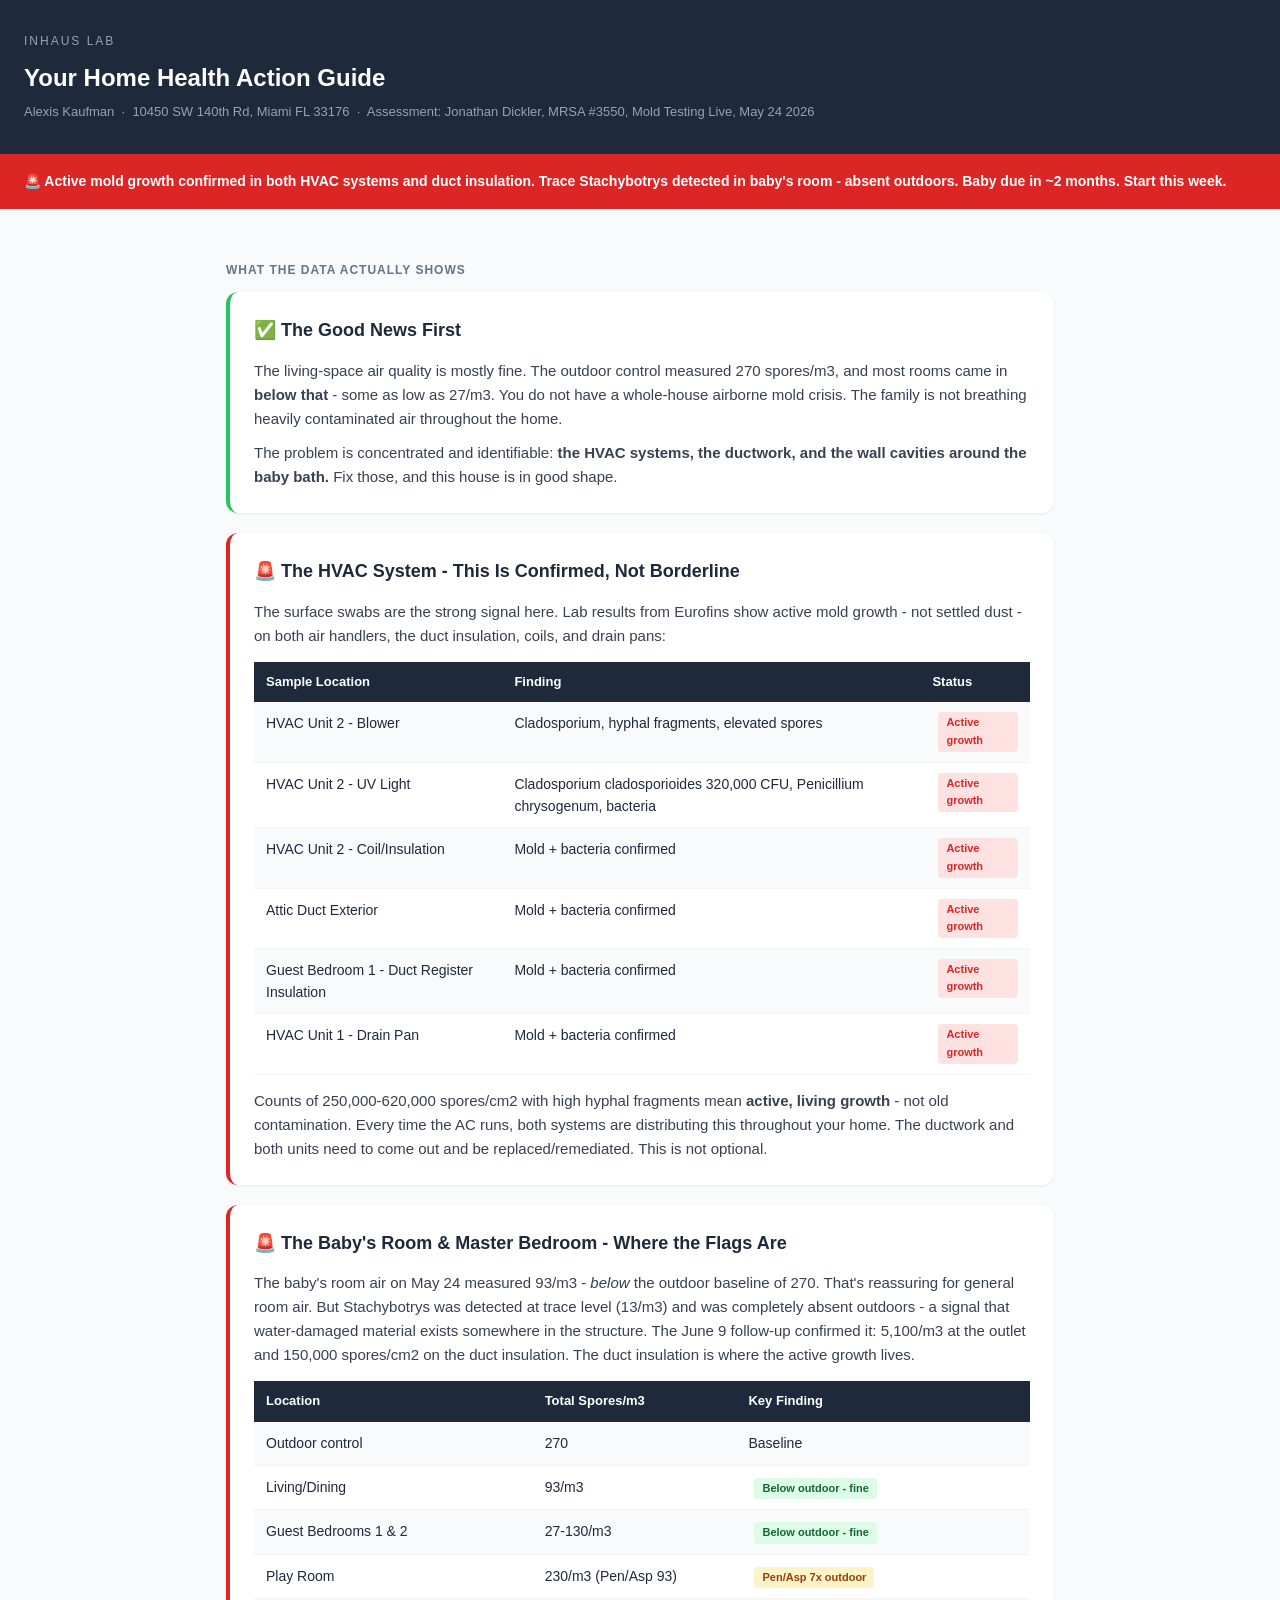
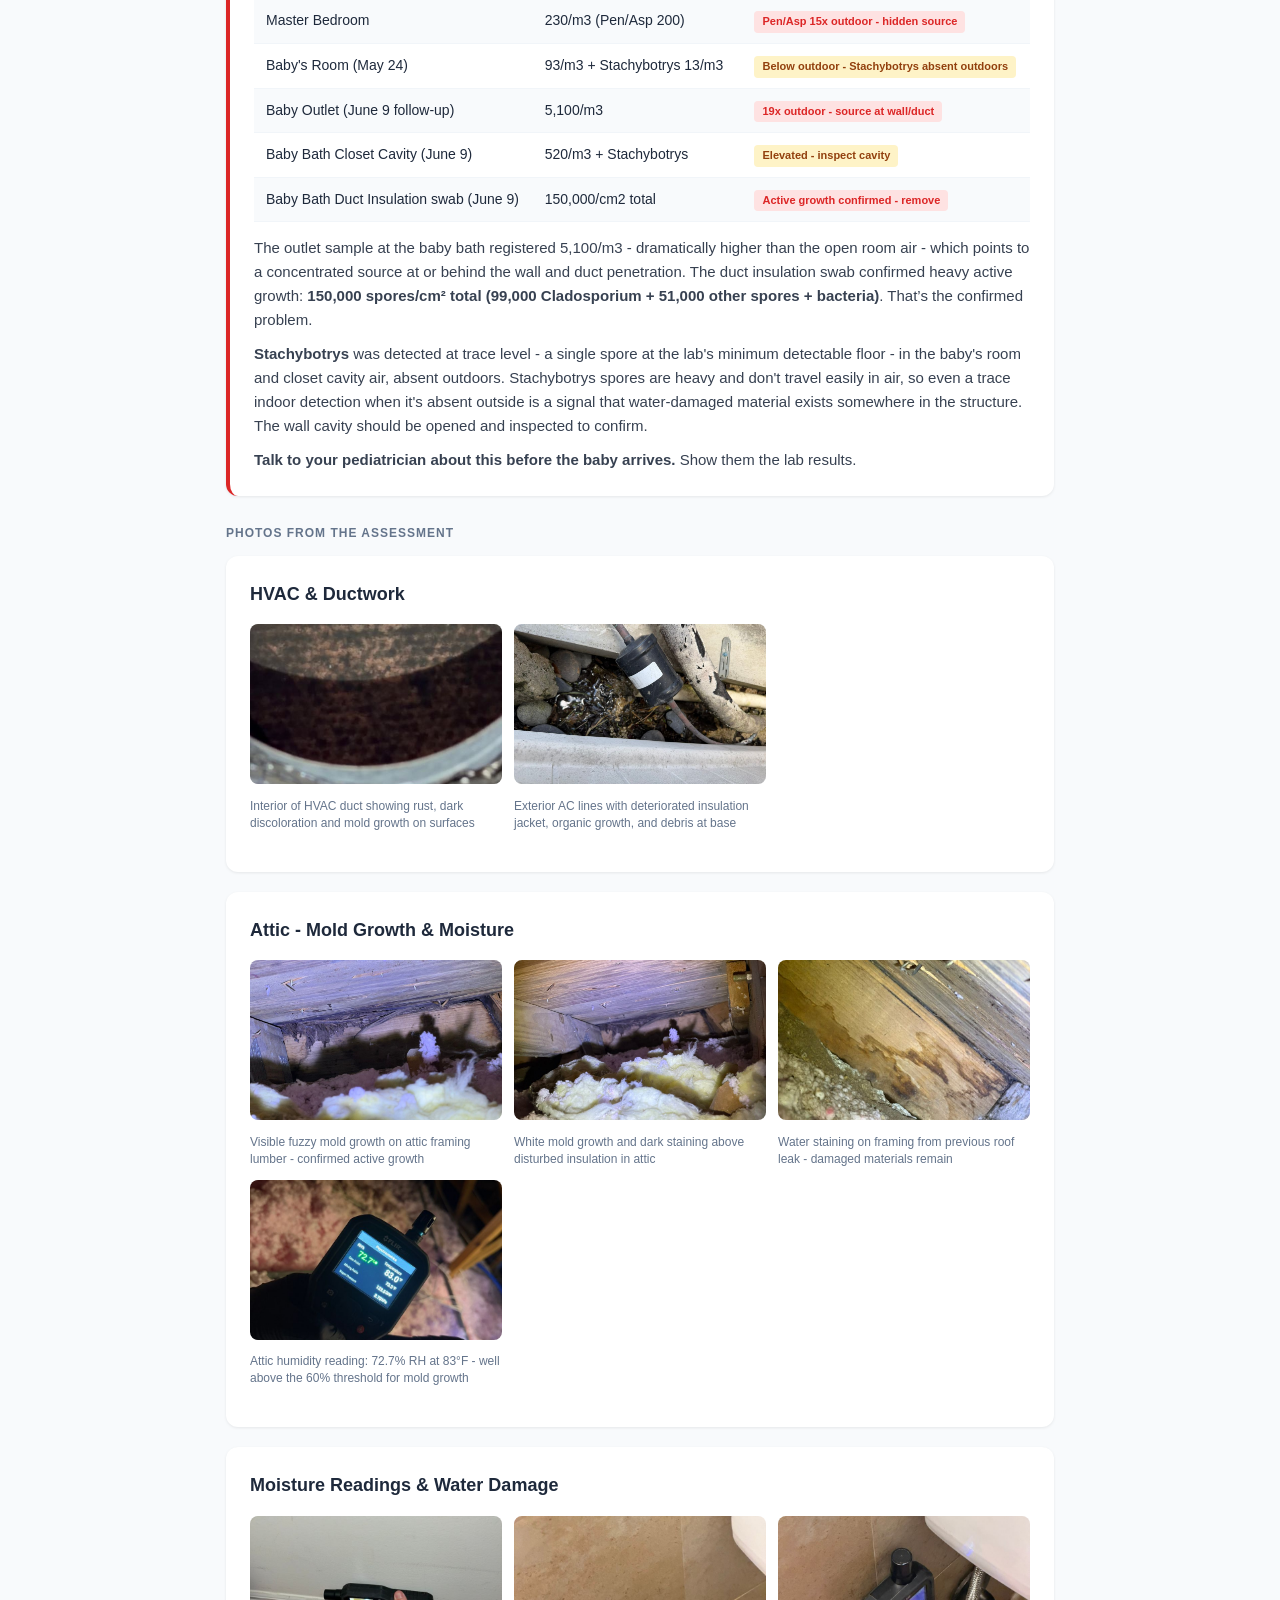
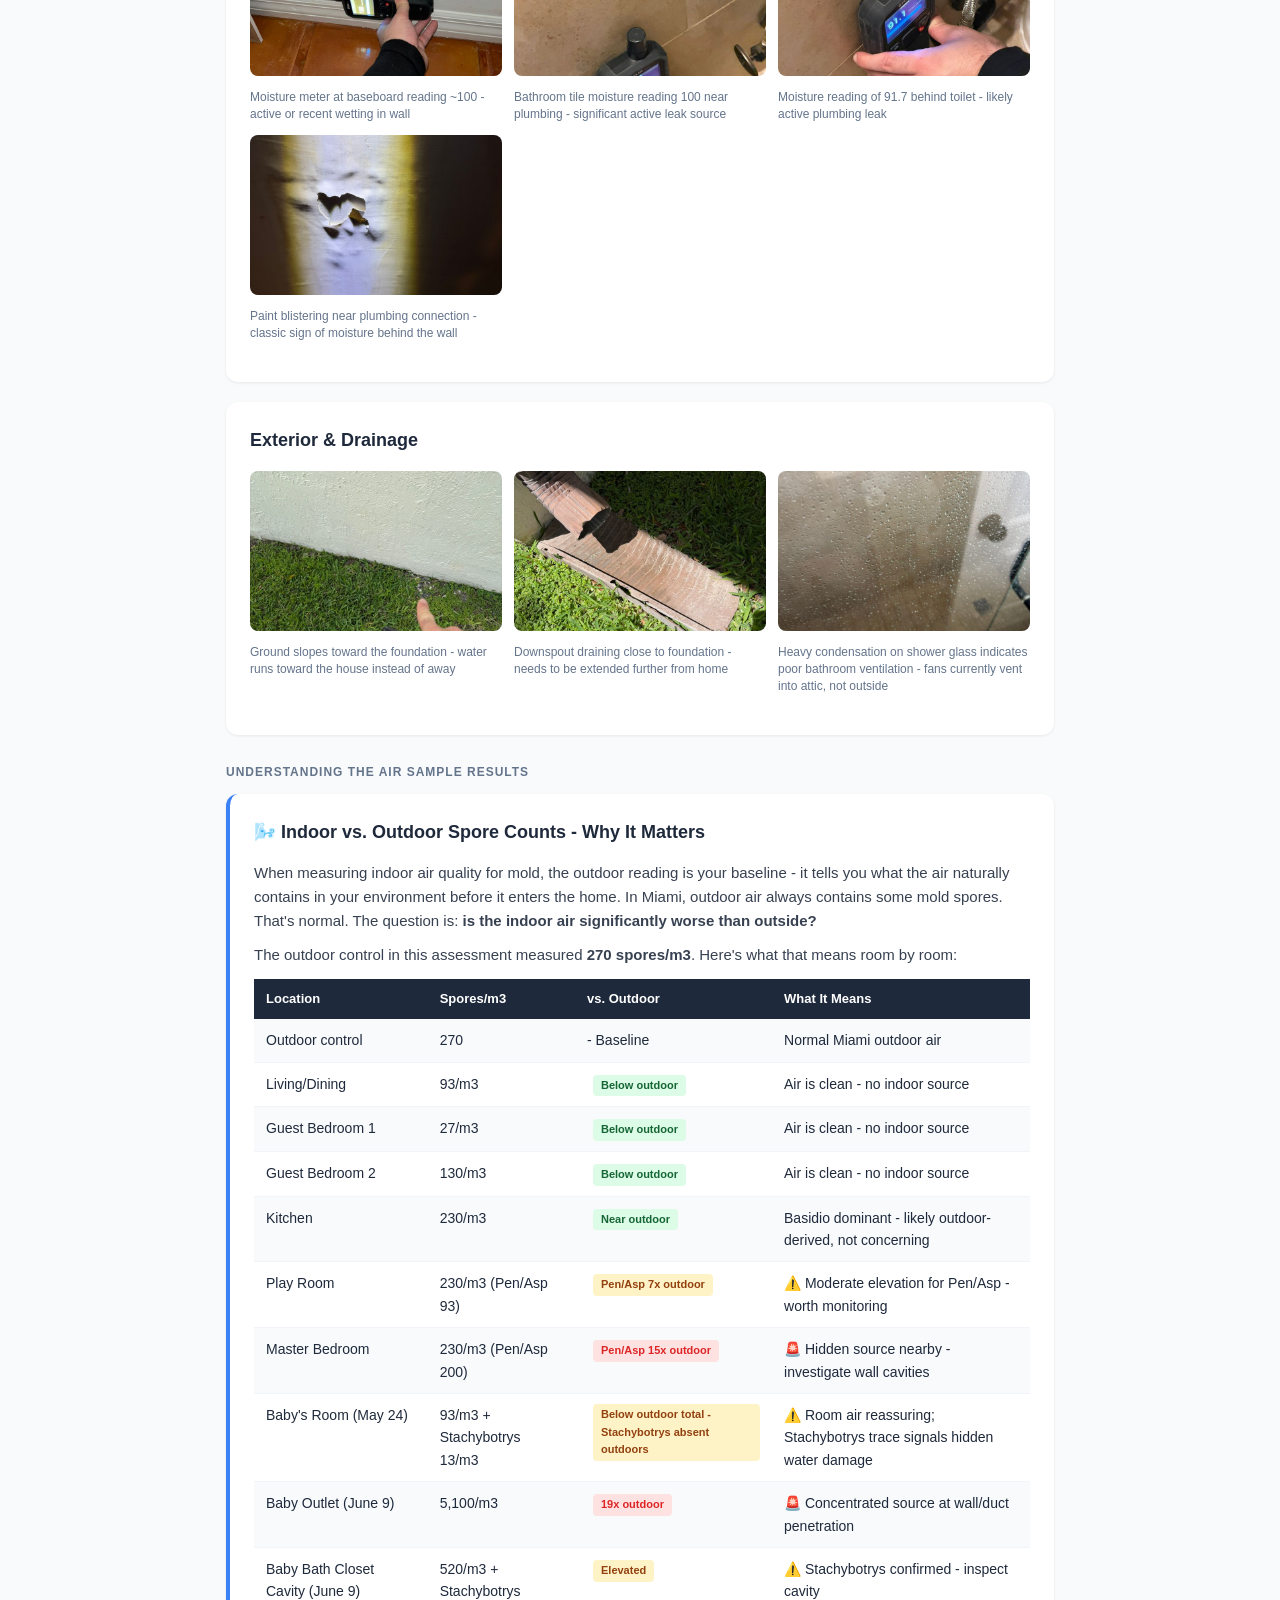
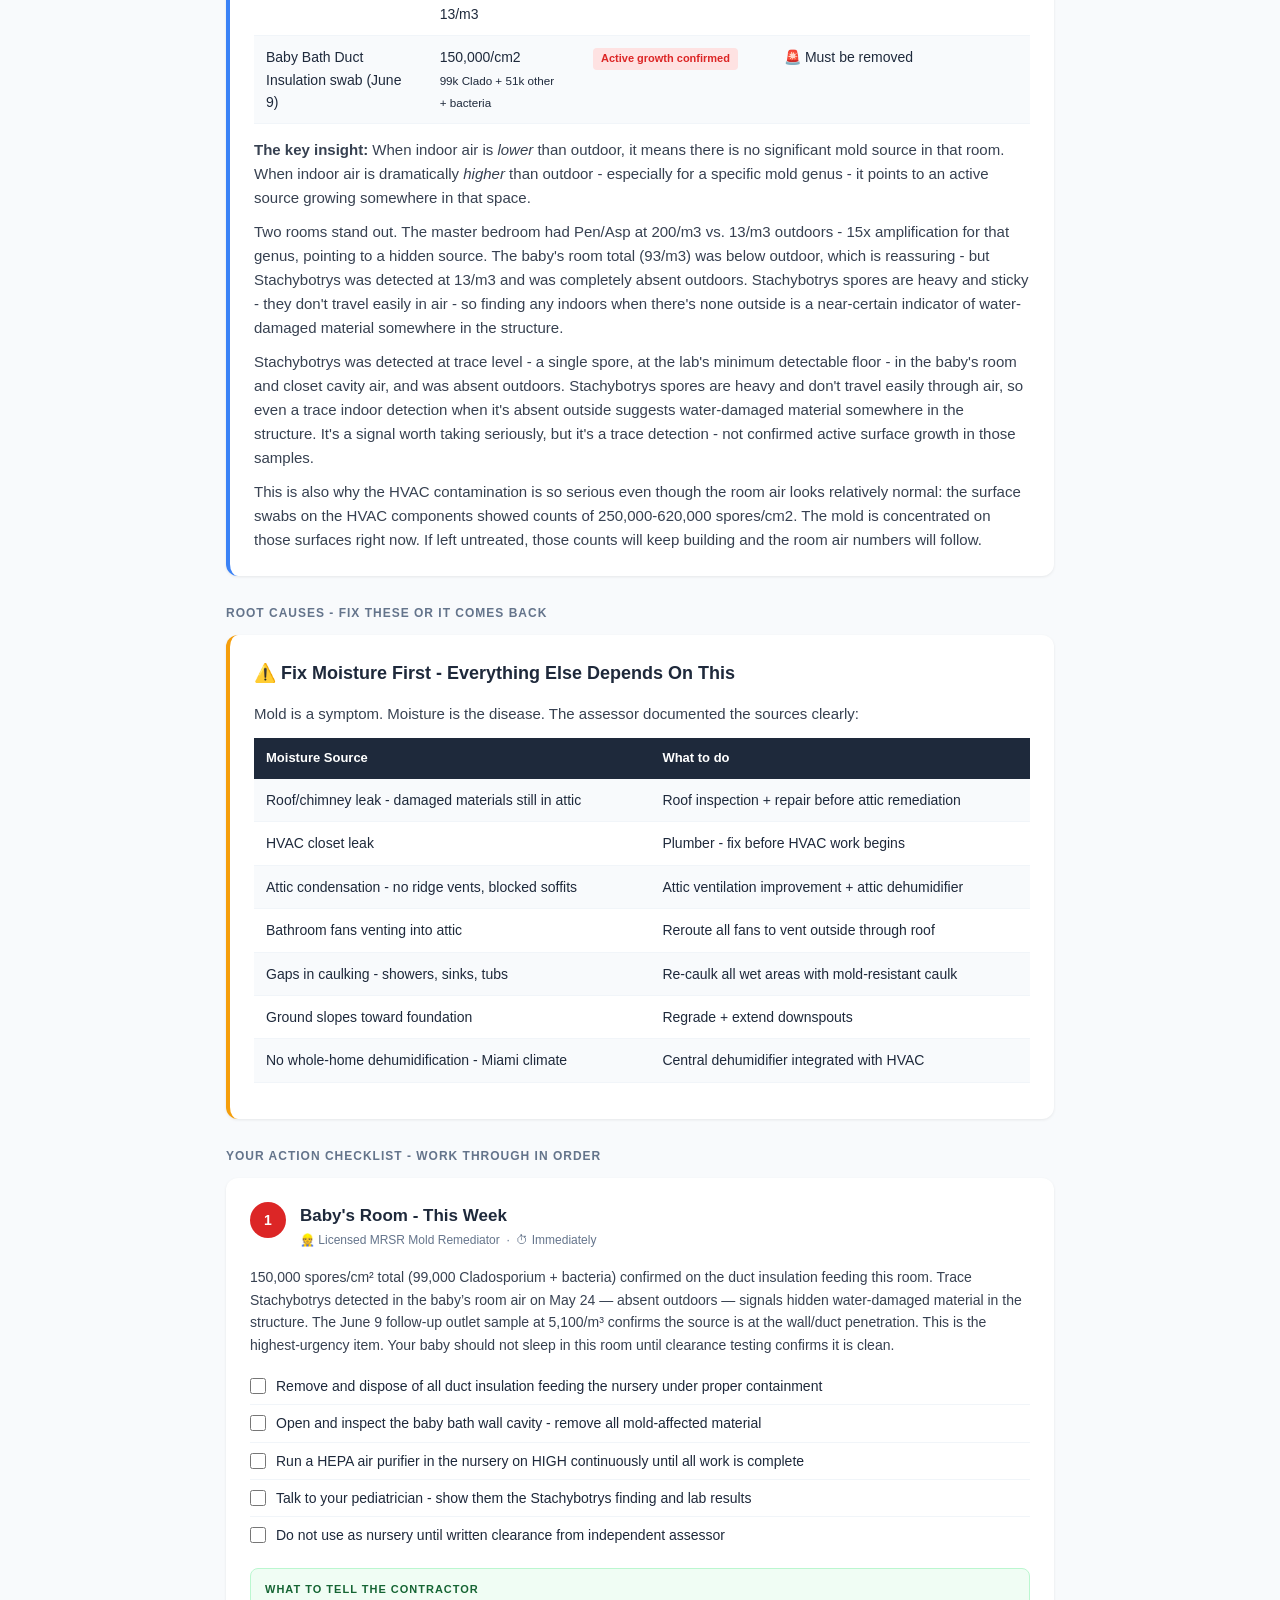
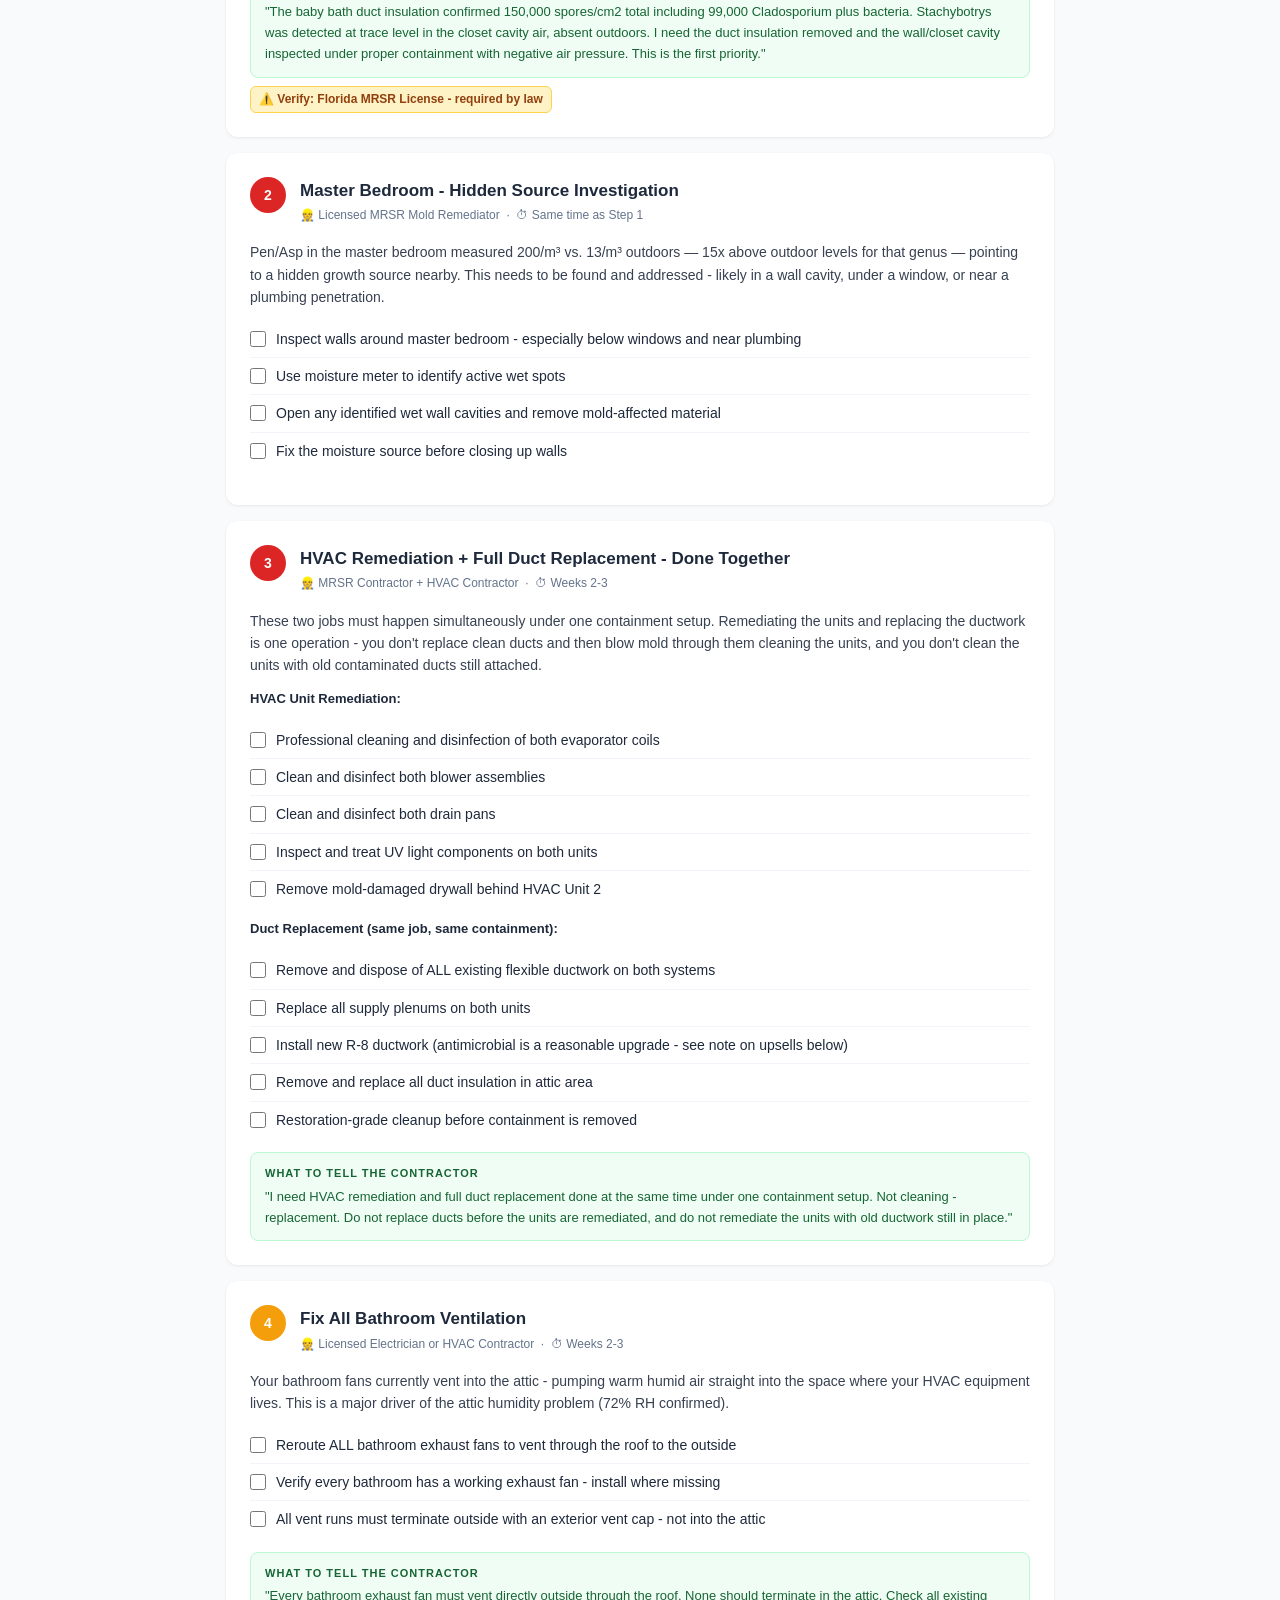
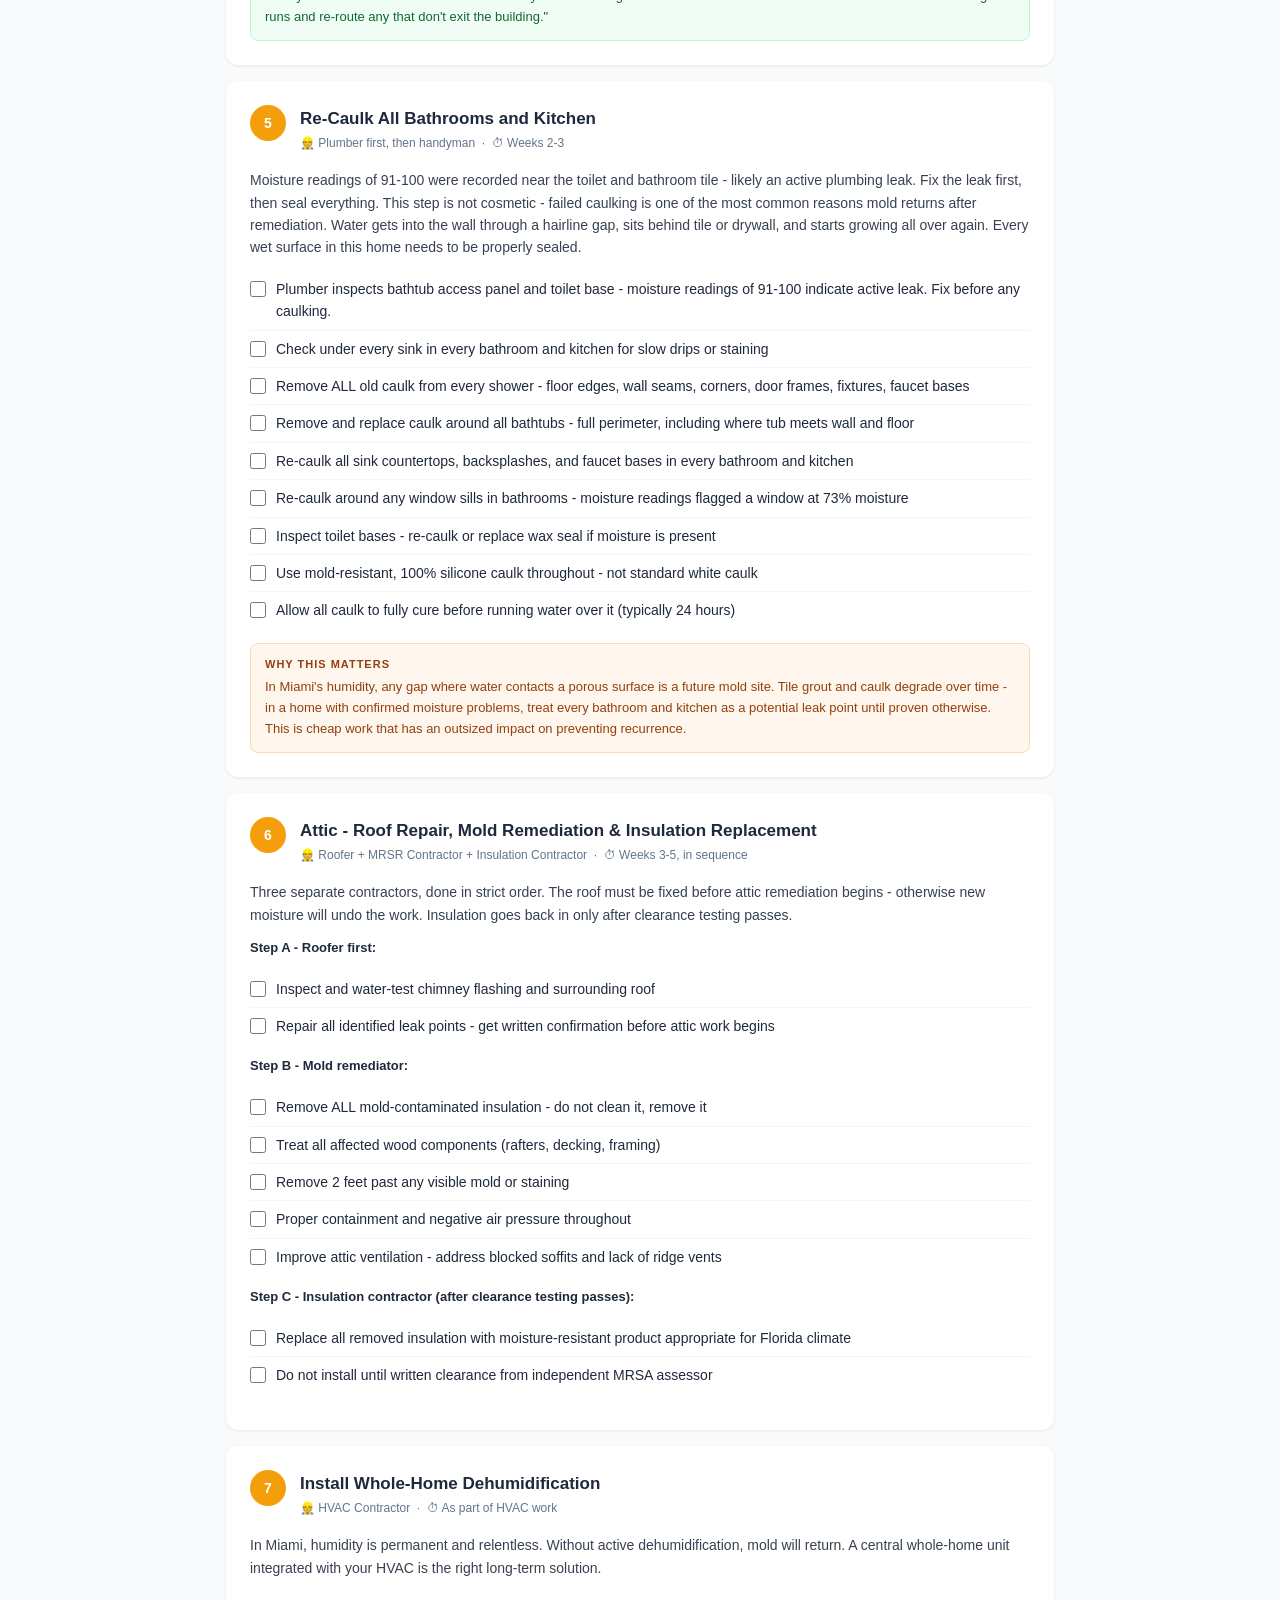
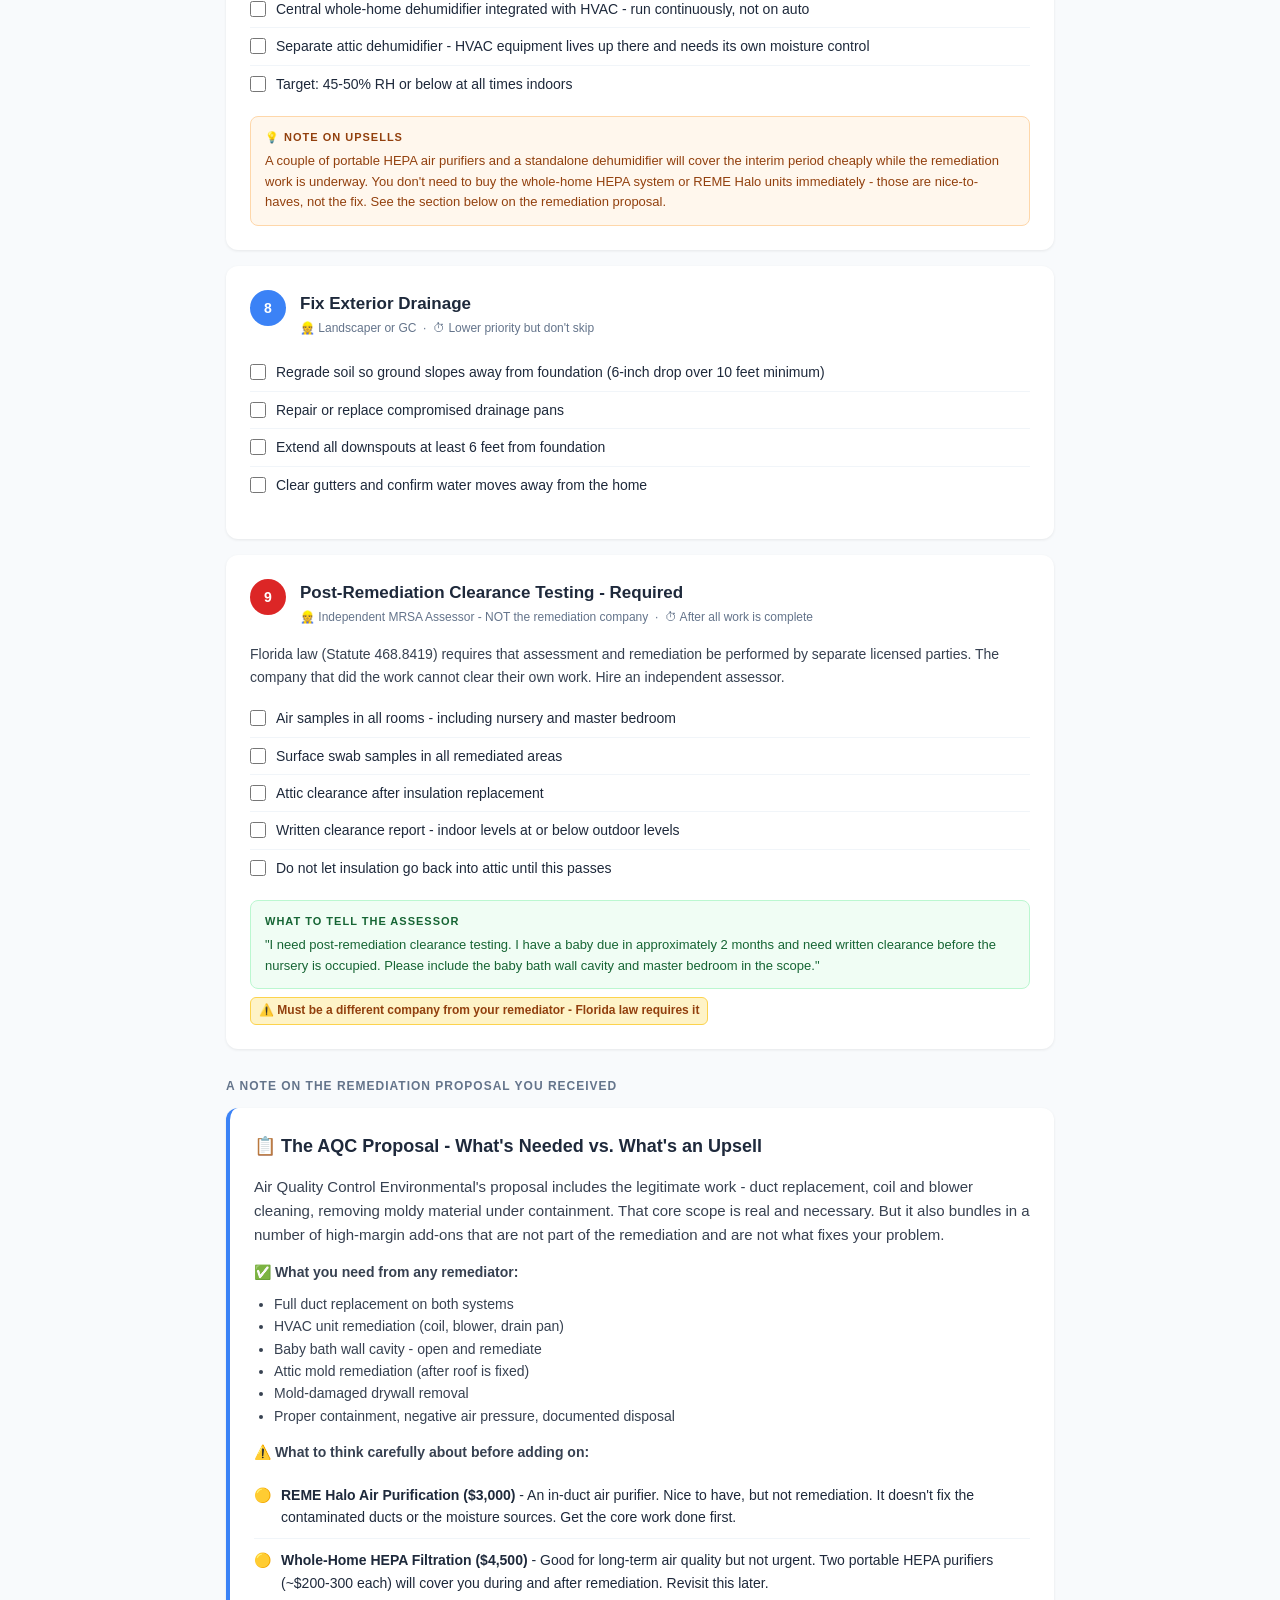
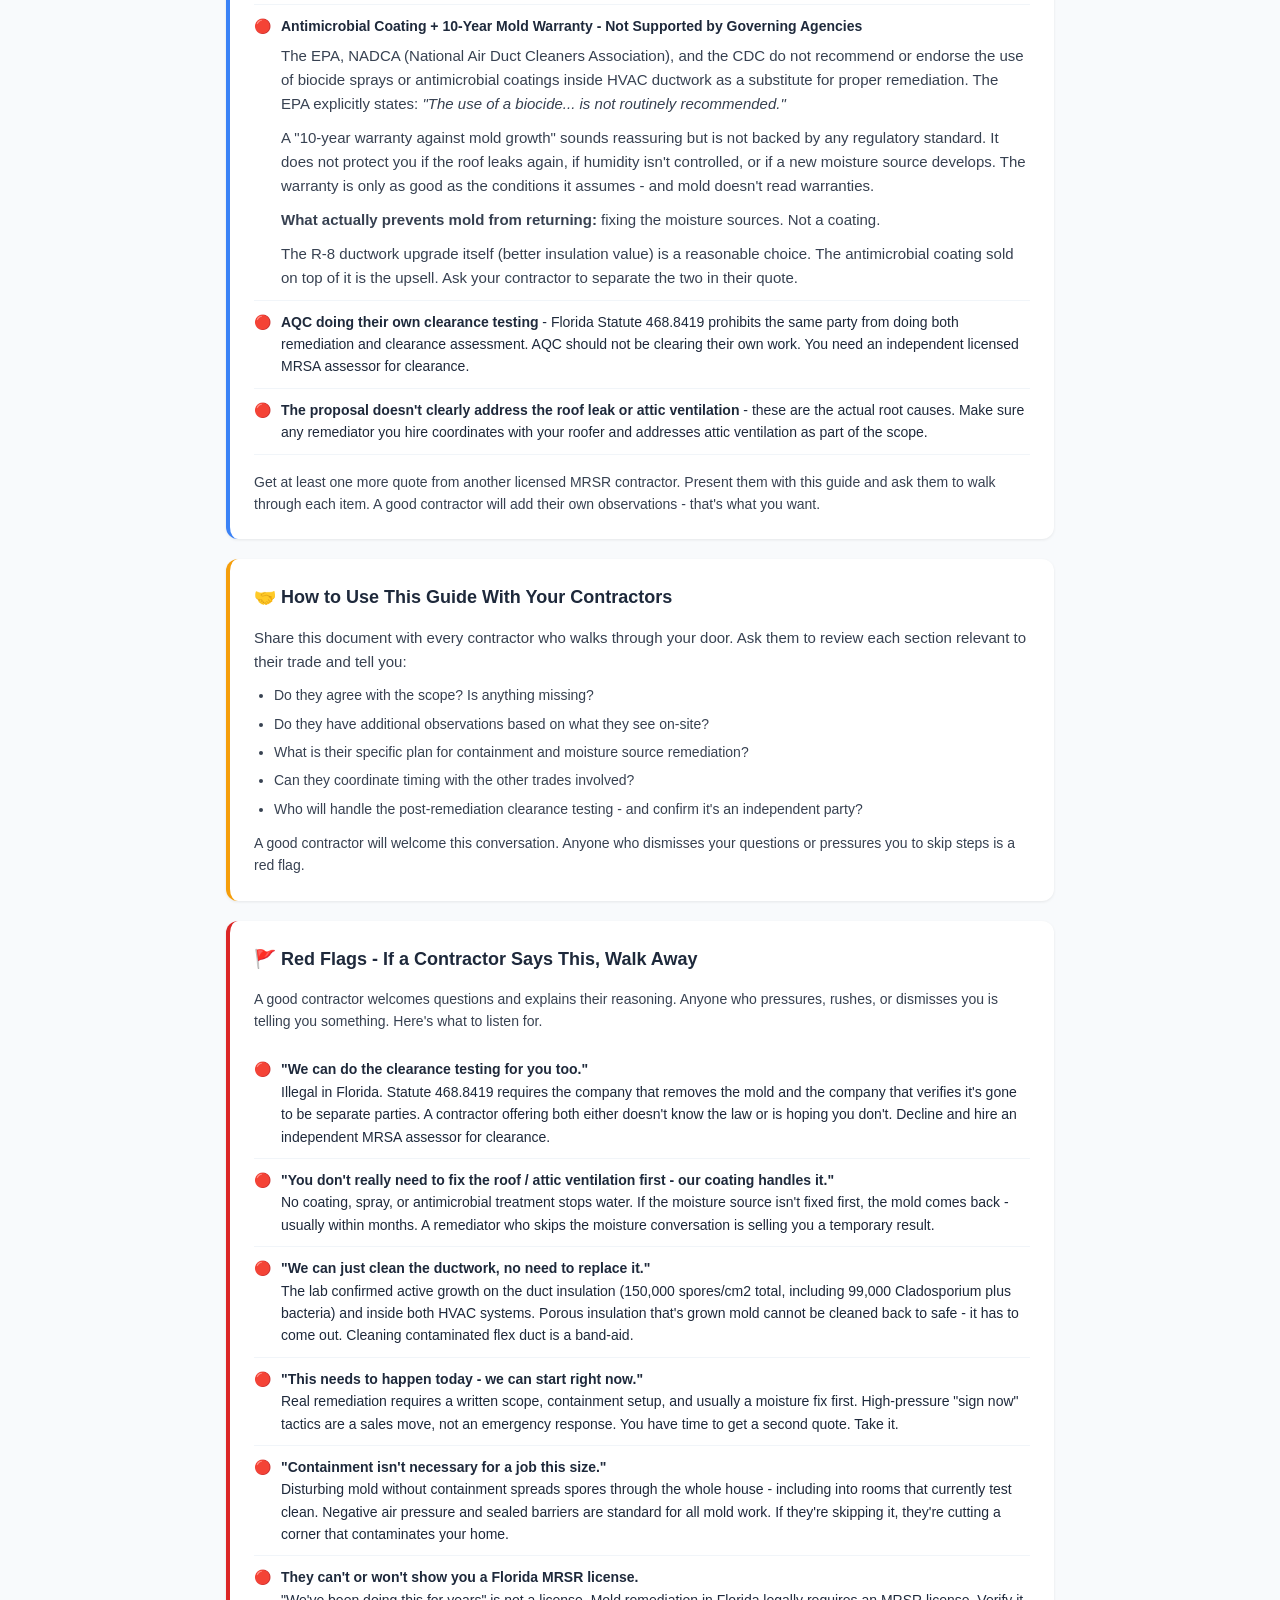
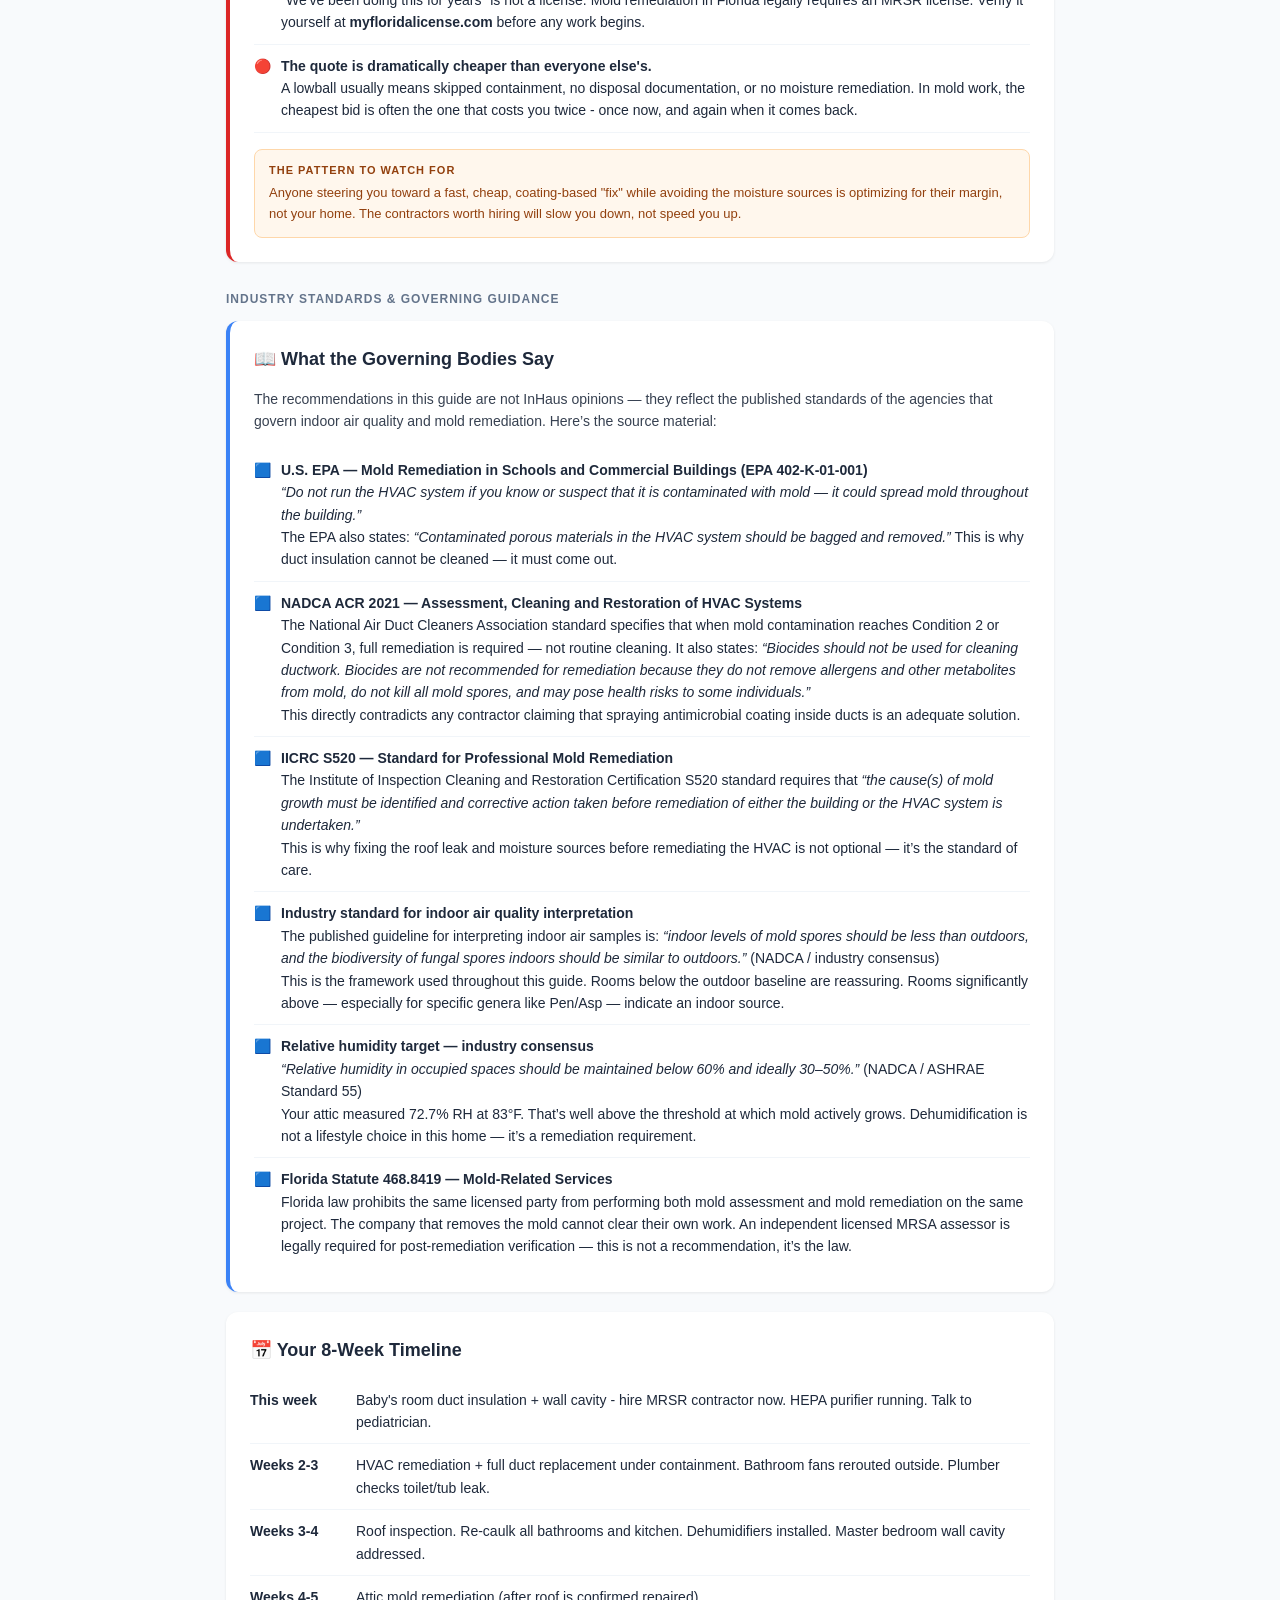
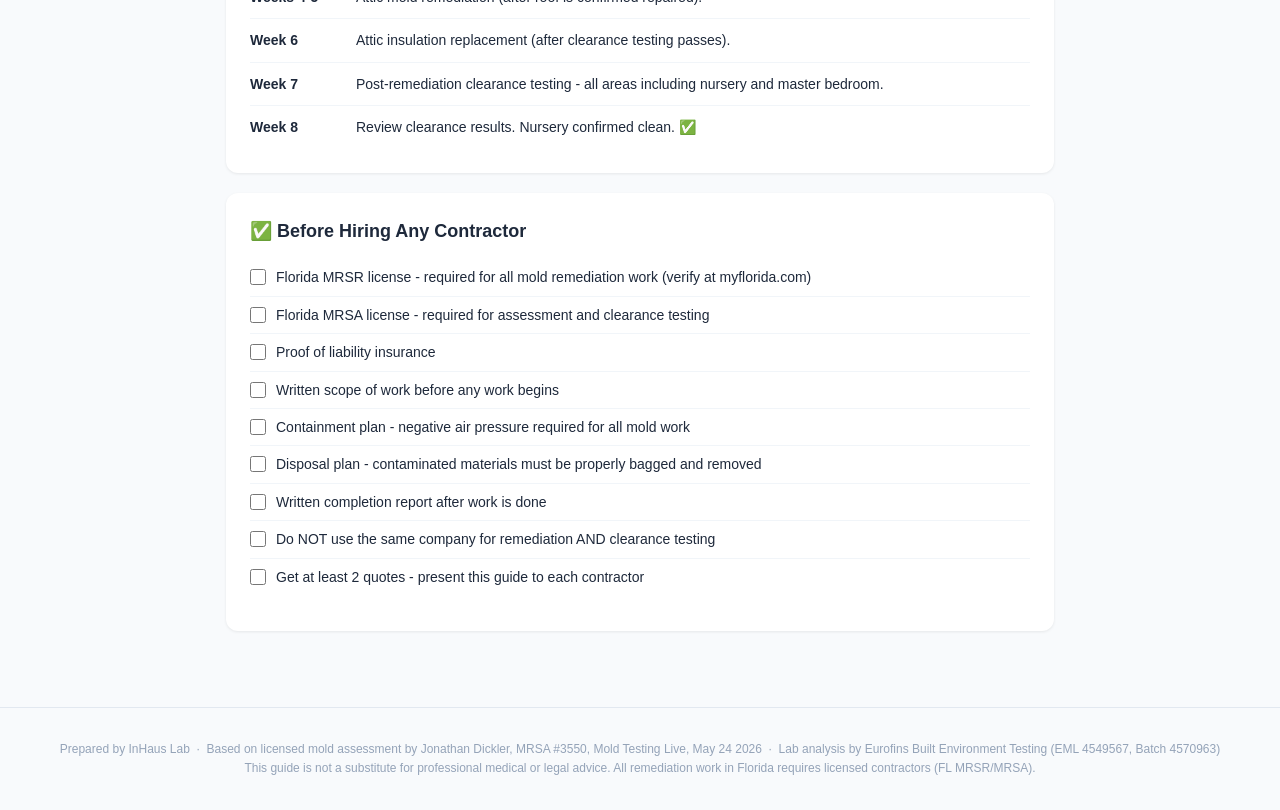
==== commit 8b90a3bd: "add industry standards section: EPA, NADCA, IICRC S520, FL Statute 468.8419" ====
--- a/alexis-guide.html
+++ b/alexis-guide.html
@@ -563,6 +563,67 @@
     </div>
   </div>
 
+  <!-- INDUSTRY STANDARDS -->
+  <div class="section-label">Industry standards & governing guidance</div>
+
+  <div class="card info-card">
+    <h2>📖 What the Governing Bodies Say</h2>
+    <p style="font-size:14px;color:#374151;margin-bottom:16px;">The recommendations in this guide are not InHaus opinions — they reflect the published standards of the agencies that govern indoor air quality and mold remediation. Here’s the source material:</p>
+
+    <div class="upsell-item">
+      <span>🟦</span>
+      <div>
+        <strong>U.S. EPA — Mold Remediation in Schools and Commercial Buildings (EPA 402-K-01-001)</strong><br>
+        <em>“Do not run the HVAC system if you know or suspect that it is contaminated with mold — it could spread mold throughout the building.”</em><br>
+        The EPA also states: <em>“Contaminated porous materials in the HVAC system should be bagged and removed.”</em> This is why duct insulation cannot be cleaned — it must come out.
+      </div>
+    </div>
+
+    <div class="upsell-item">
+      <span>🟦</span>
+      <div>
+        <strong>NADCA ACR 2021 — Assessment, Cleaning and Restoration of HVAC Systems</strong><br>
+        The National Air Duct Cleaners Association standard specifies that when mold contamination reaches Condition 2 or Condition 3, full remediation is required — not routine cleaning. It also states: <em>“Biocides should not be used for cleaning ductwork. Biocides are not recommended for remediation because they do not remove allergens and other metabolites from mold, do not kill all mold spores, and may pose health risks to some individuals.”</em><br>
+        This directly contradicts any contractor claiming that spraying antimicrobial coating inside ducts is an adequate solution.
+      </div>
+    </div>
+
+    <div class="upsell-item">
+      <span>🟦</span>
+      <div>
+        <strong>IICRC S520 — Standard for Professional Mold Remediation</strong><br>
+        The Institute of Inspection Cleaning and Restoration Certification S520 standard requires that <em>“the cause(s) of mold growth must be identified and corrective action taken before remediation of either the building or the HVAC system is undertaken.”</em><br>
+        This is why fixing the roof leak and moisture sources before remediating the HVAC is not optional — it’s the standard of care.
+      </div>
+    </div>
+
+    <div class="upsell-item">
+      <span>🟦</span>
+      <div>
+        <strong>Industry standard for indoor air quality interpretation</strong><br>
+        The published guideline for interpreting indoor air samples is: <em>“indoor levels of mold spores should be less than outdoors, and the biodiversity of fungal spores indoors should be similar to outdoors.”</em> (NADCA / industry consensus)<br>
+        This is the framework used throughout this guide. Rooms below the outdoor baseline are reassuring. Rooms significantly above — especially for specific genera like Pen/Asp — indicate an indoor source.
+      </div>
+    </div>
+
+    <div class="upsell-item">
+      <span>🟦</span>
+      <div>
+        <strong>Relative humidity target — industry consensus</strong><br>
+        <em>“Relative humidity in occupied spaces should be maintained below 60% and ideally 30–50%.”</em> (NADCA / ASHRAE Standard 55)<br>
+        Your attic measured 72.7% RH at 83°F. That’s well above the threshold at which mold actively grows. Dehumidification is not a lifestyle choice in this home — it’s a remediation requirement.
+      </div>
+    </div>
+
+    <div class="upsell-item">
+      <span>🟦</span>
+      <div>
+        <strong>Florida Statute 468.8419 — Mold-Related Services</strong><br>
+        Florida law prohibits the same licensed party from performing both mold assessment and mold remediation on the same project. The company that removes the mold cannot clear their own work. An independent licensed MRSA assessor is legally required for post-remediation verification — this is not a recommendation, it’s the law.
+      </div>
+    </div>
+  </div>
+
   <!-- TIMELINE -->
   <div class="card">
     <h2>📅 Your 8-Week Timeline</h2>
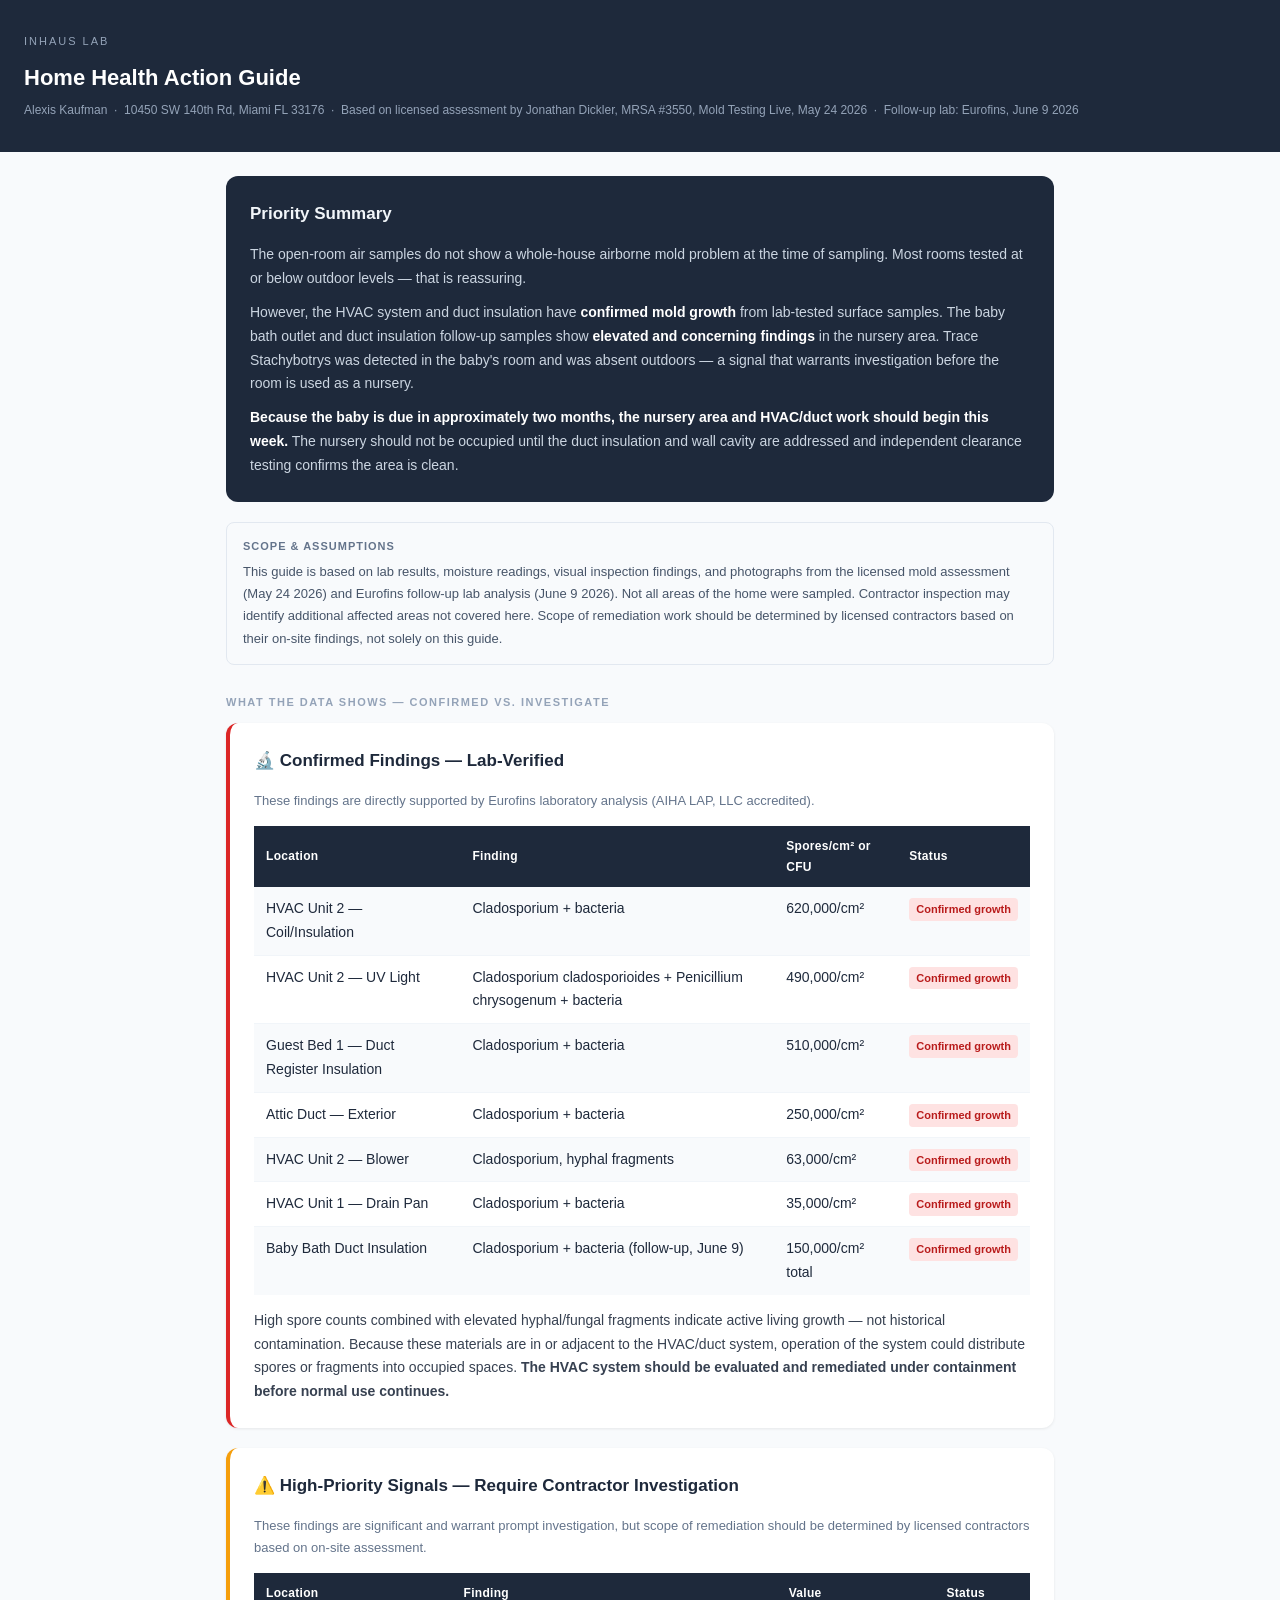
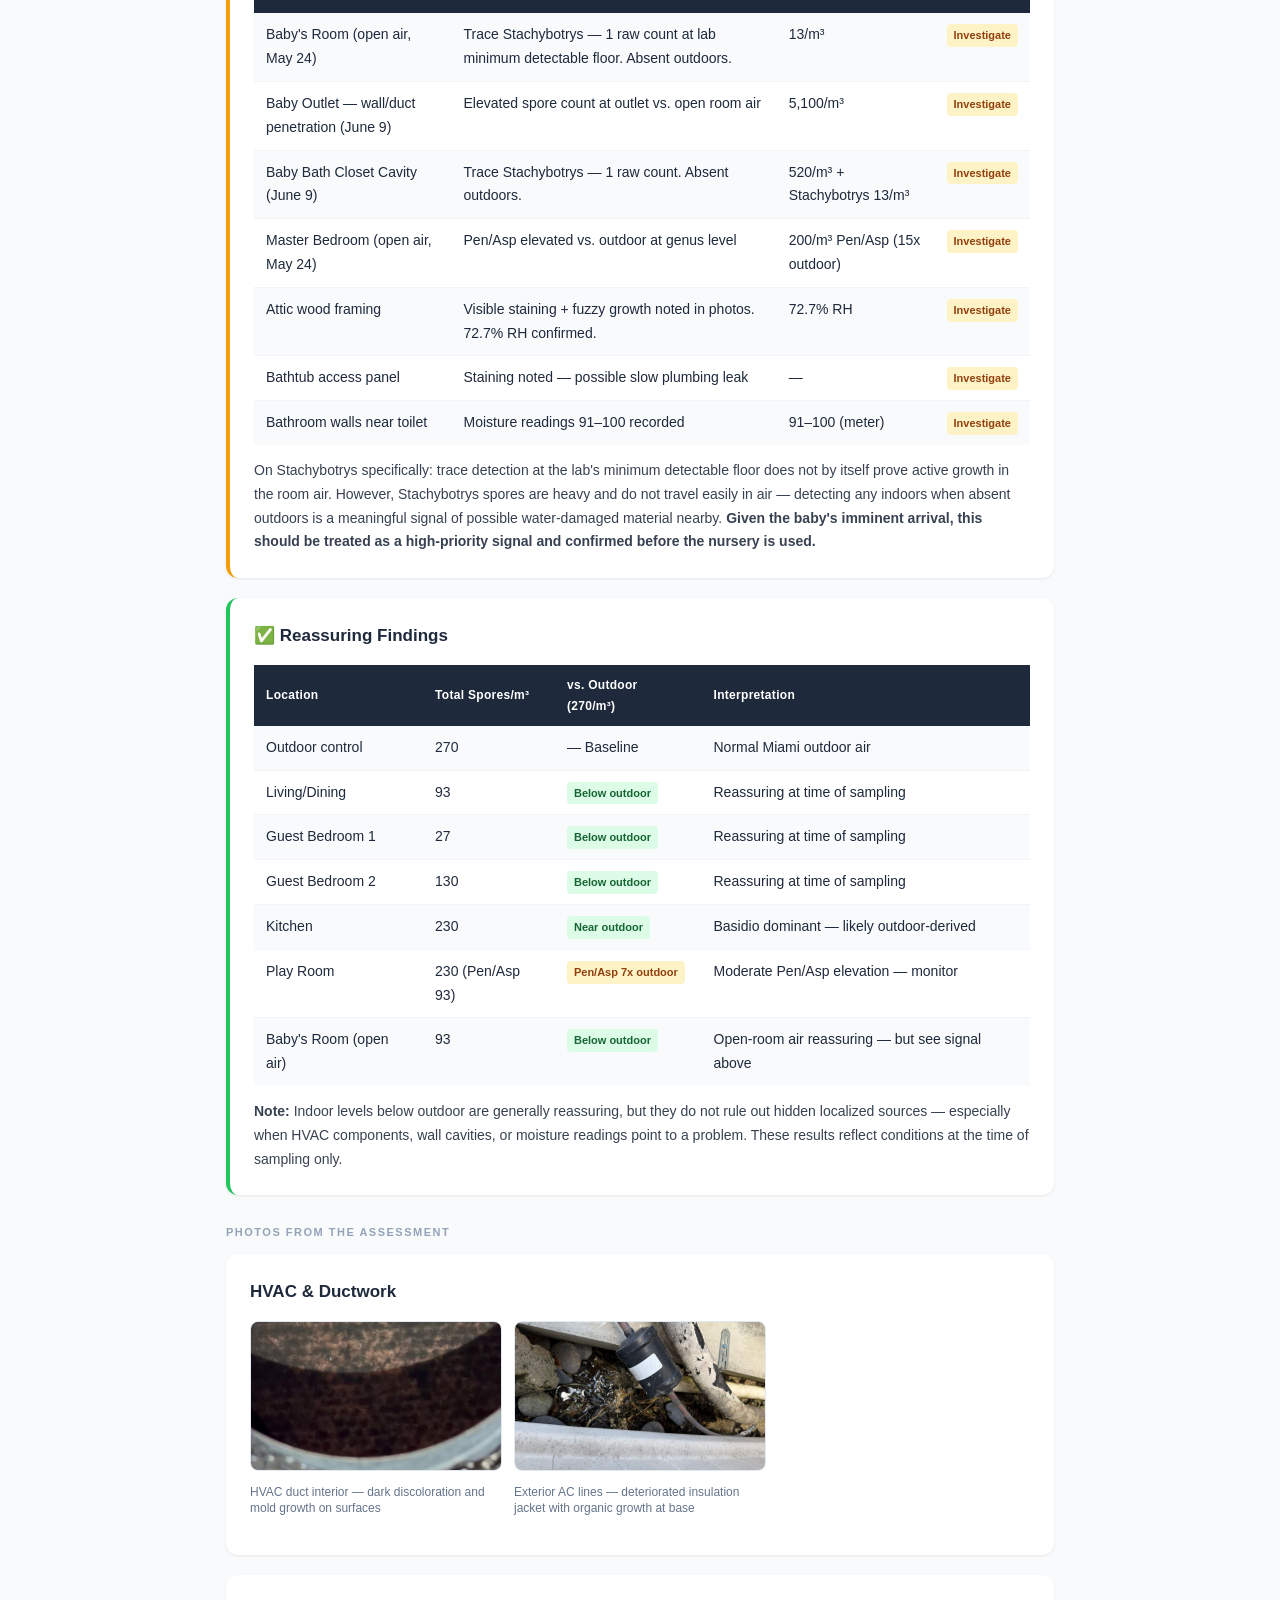
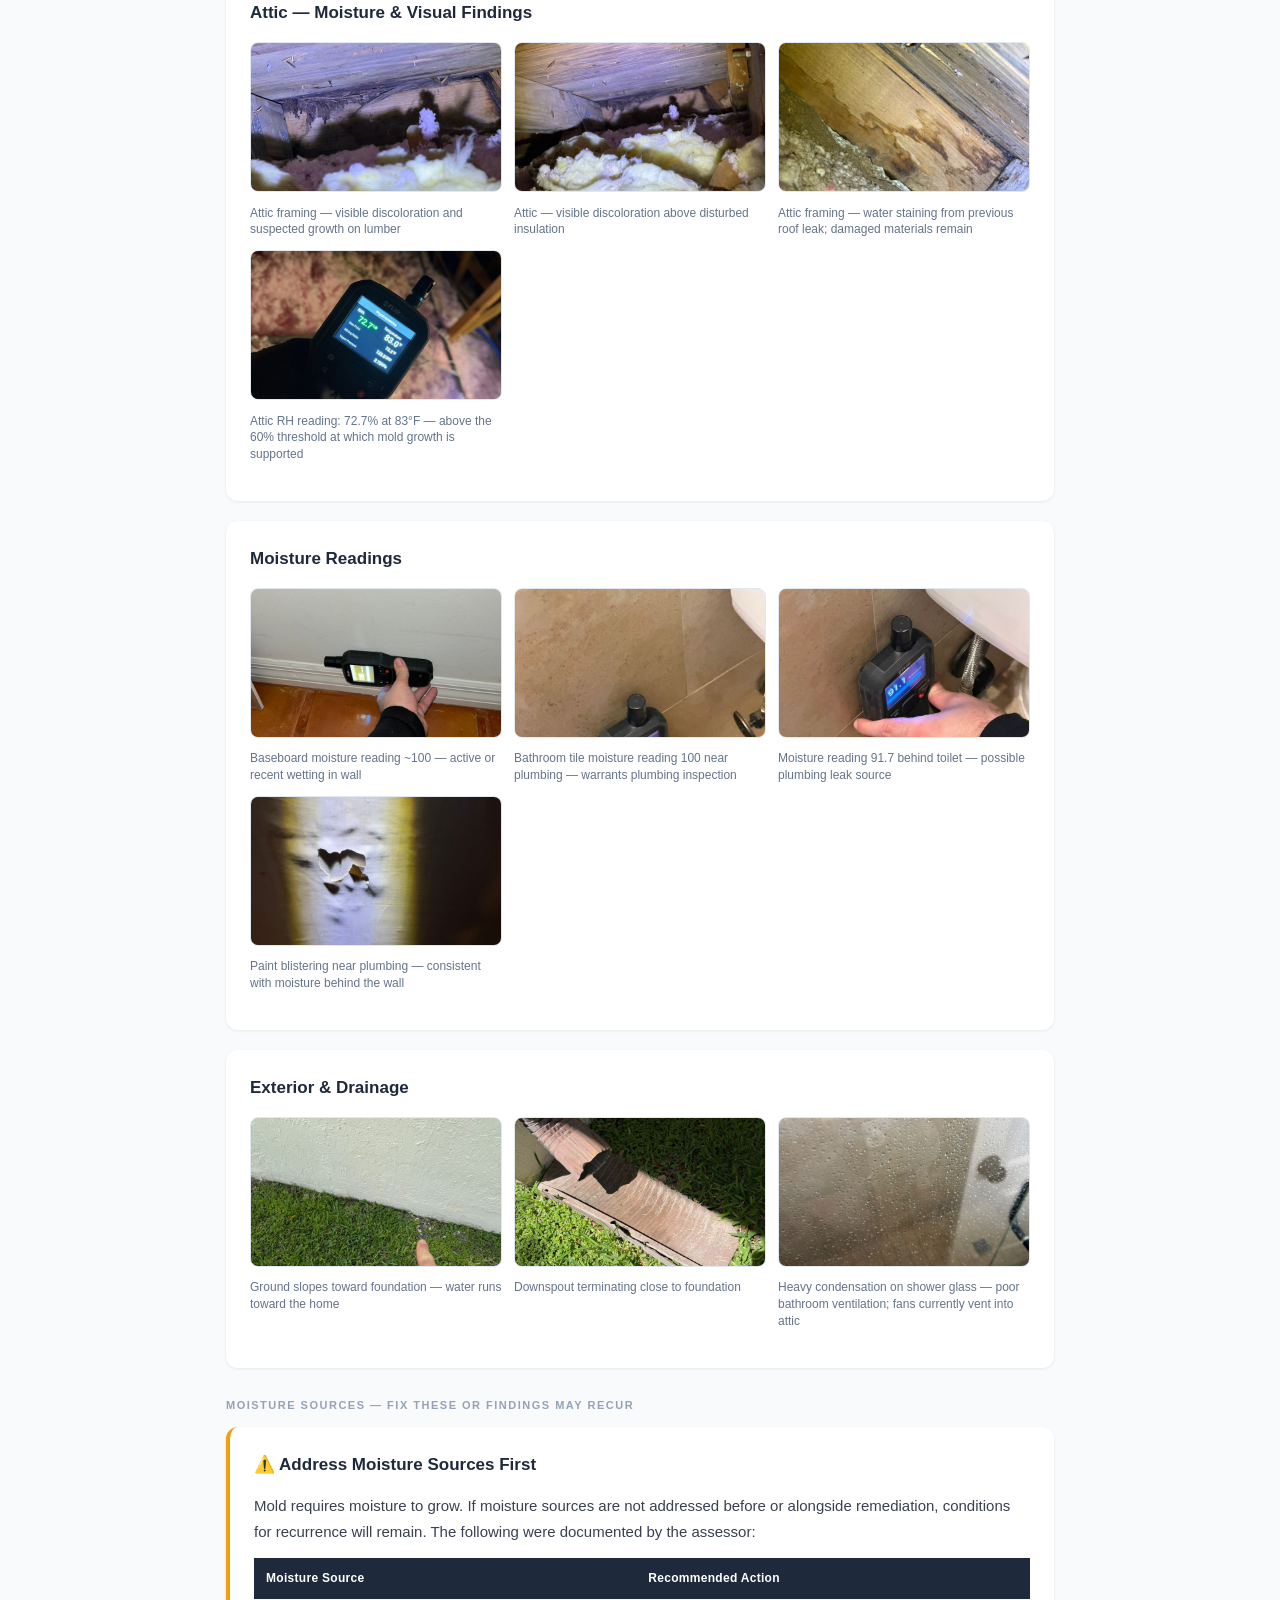
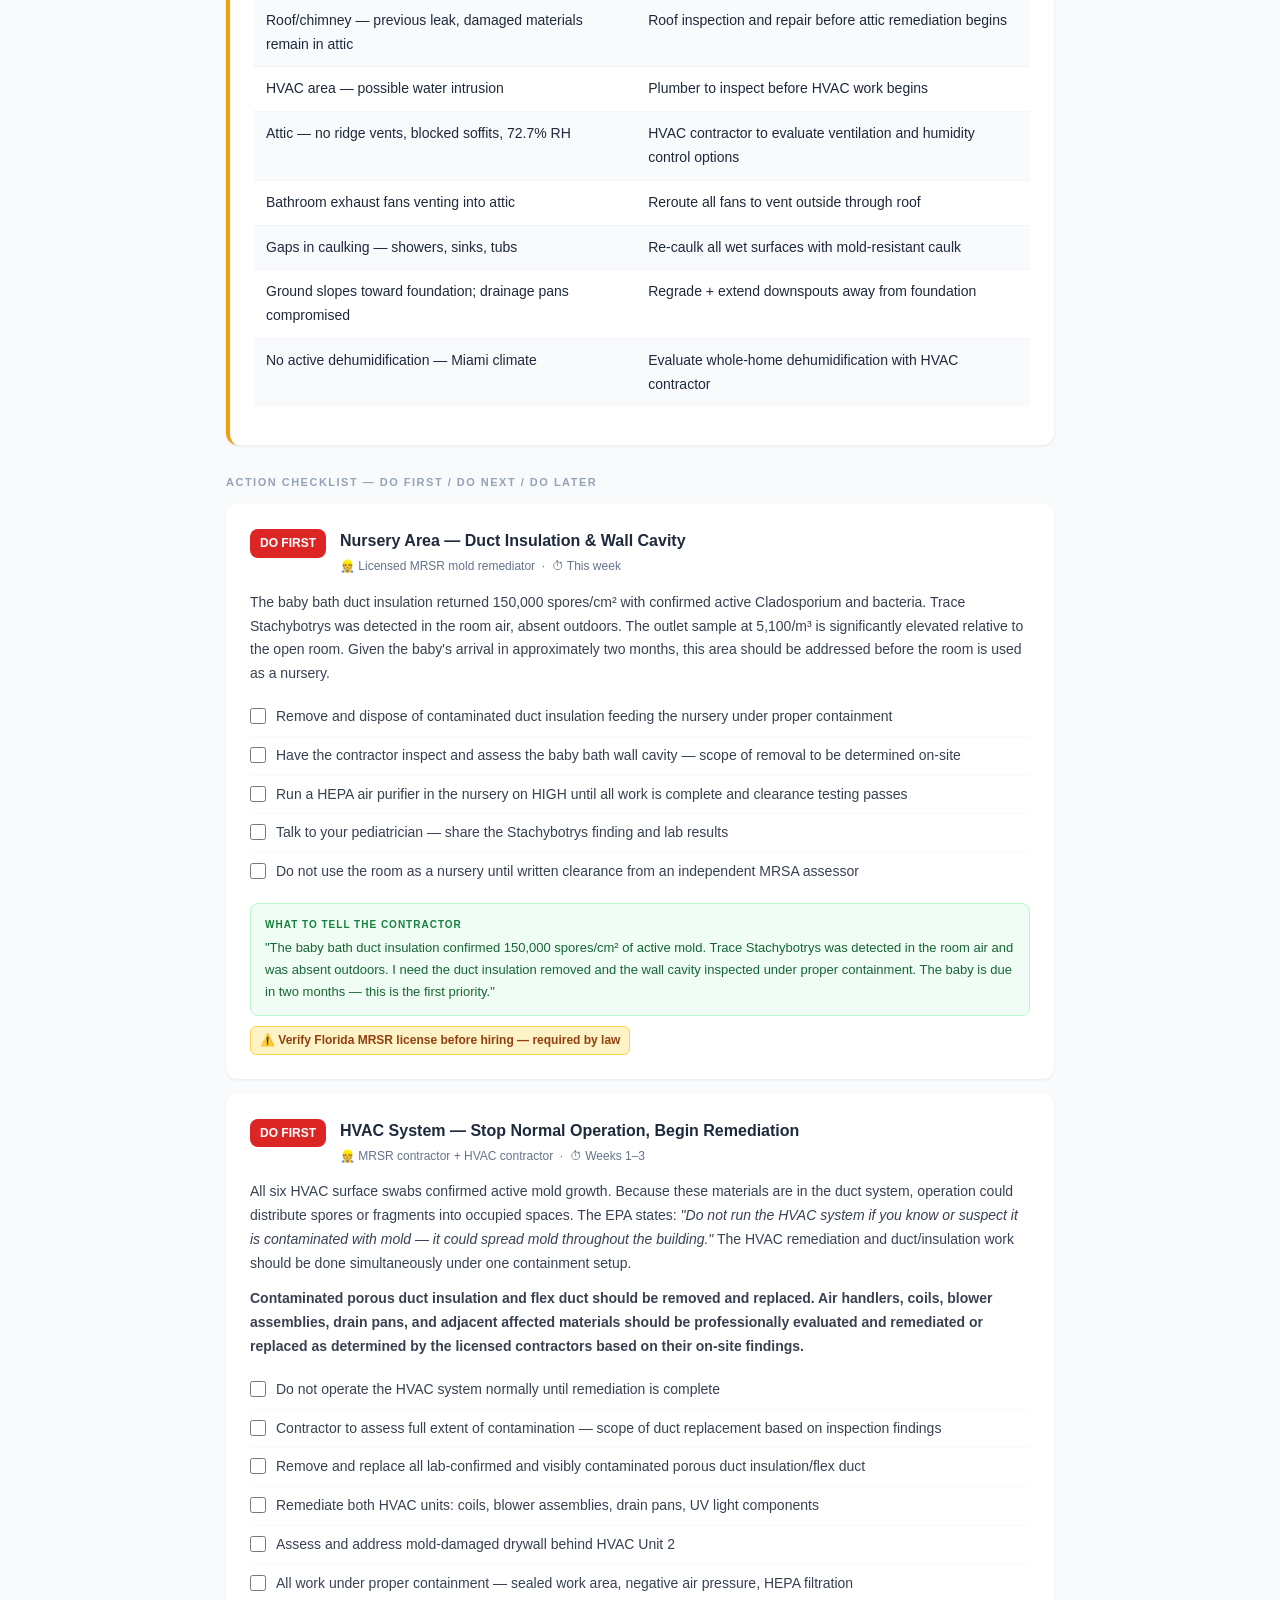
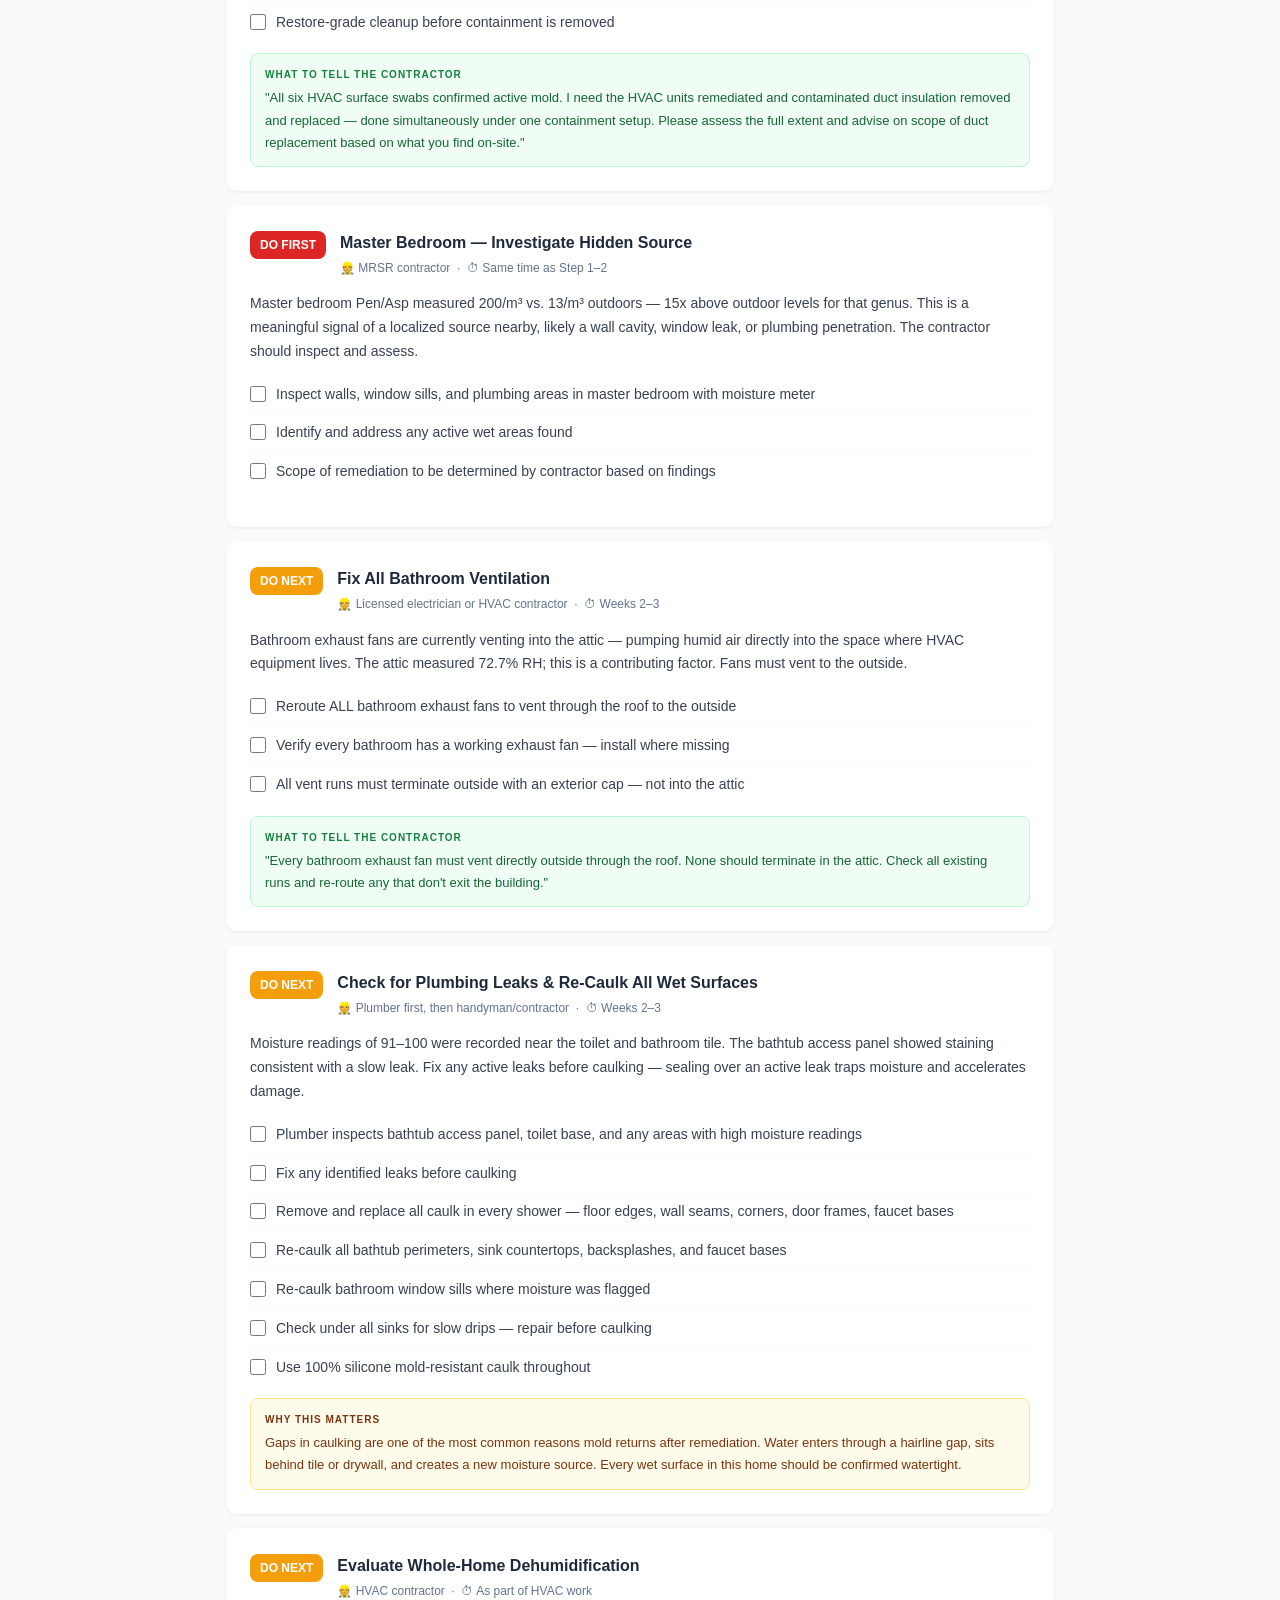
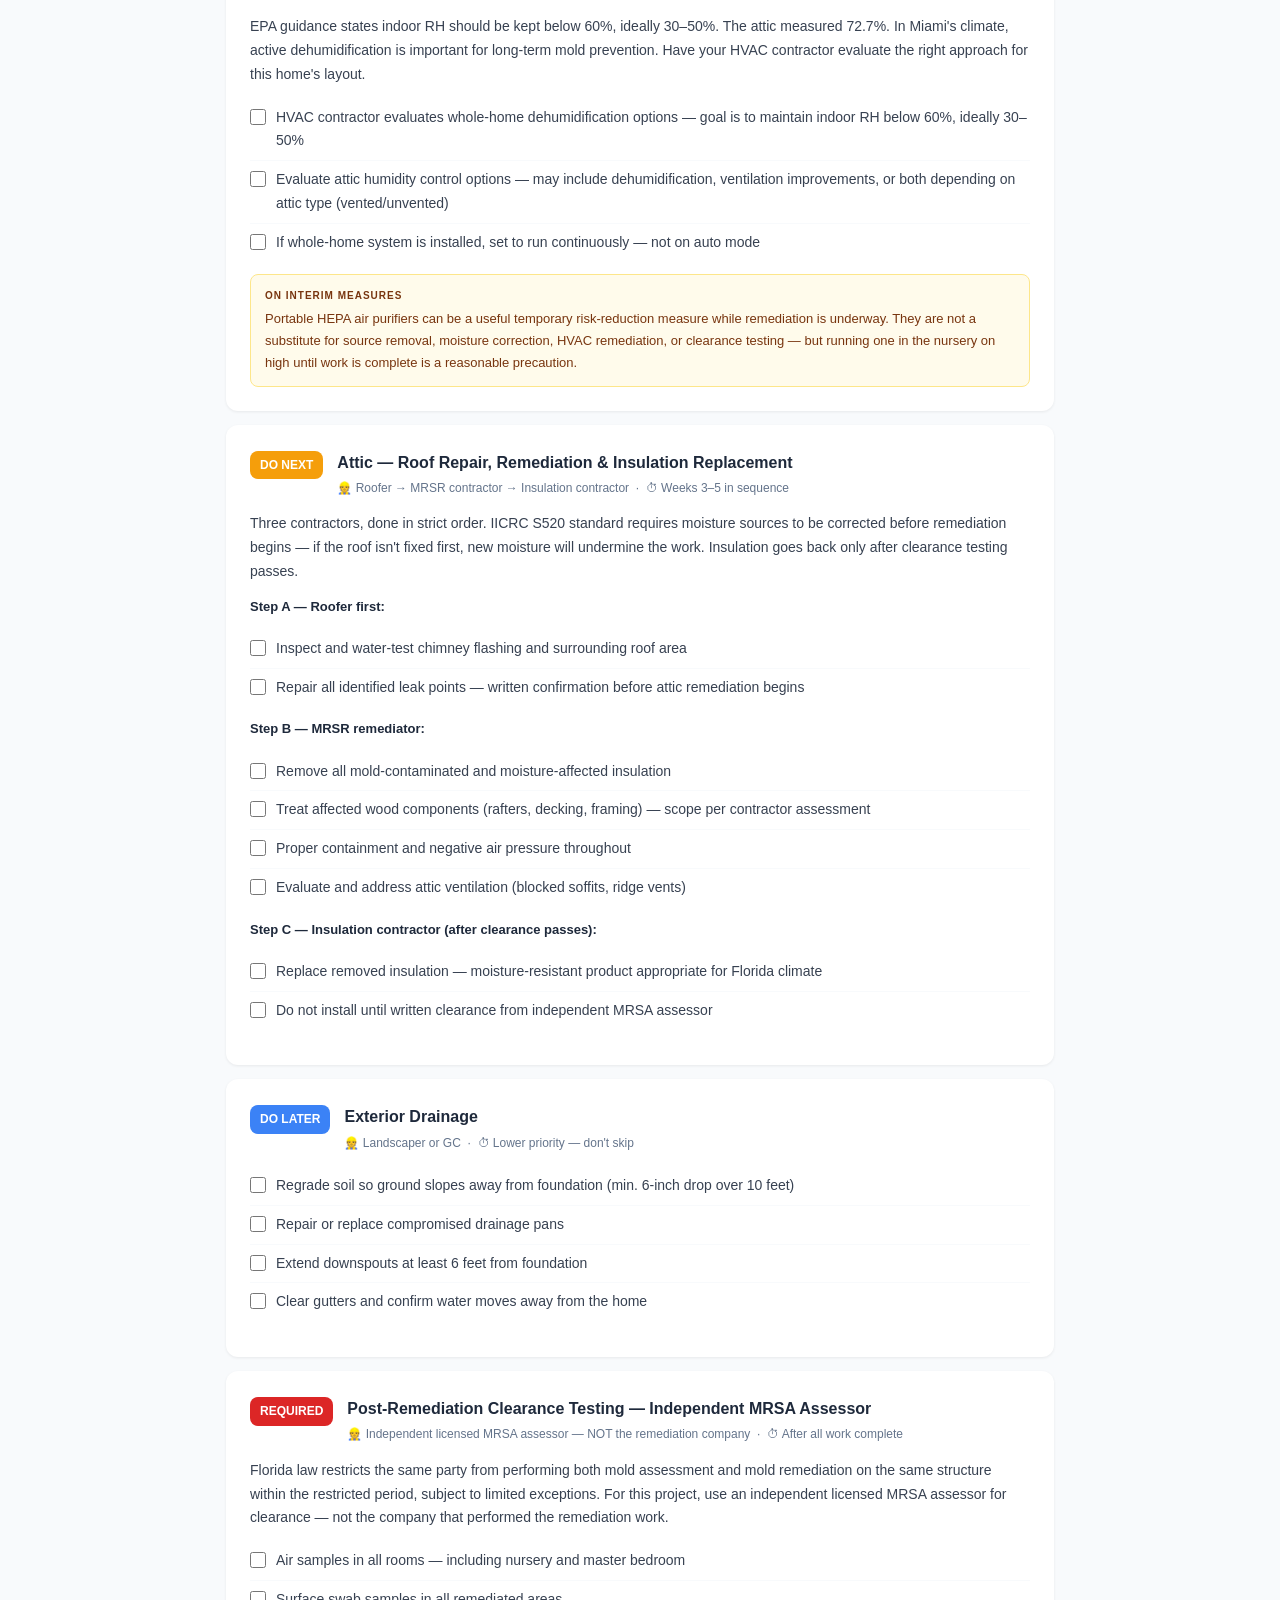
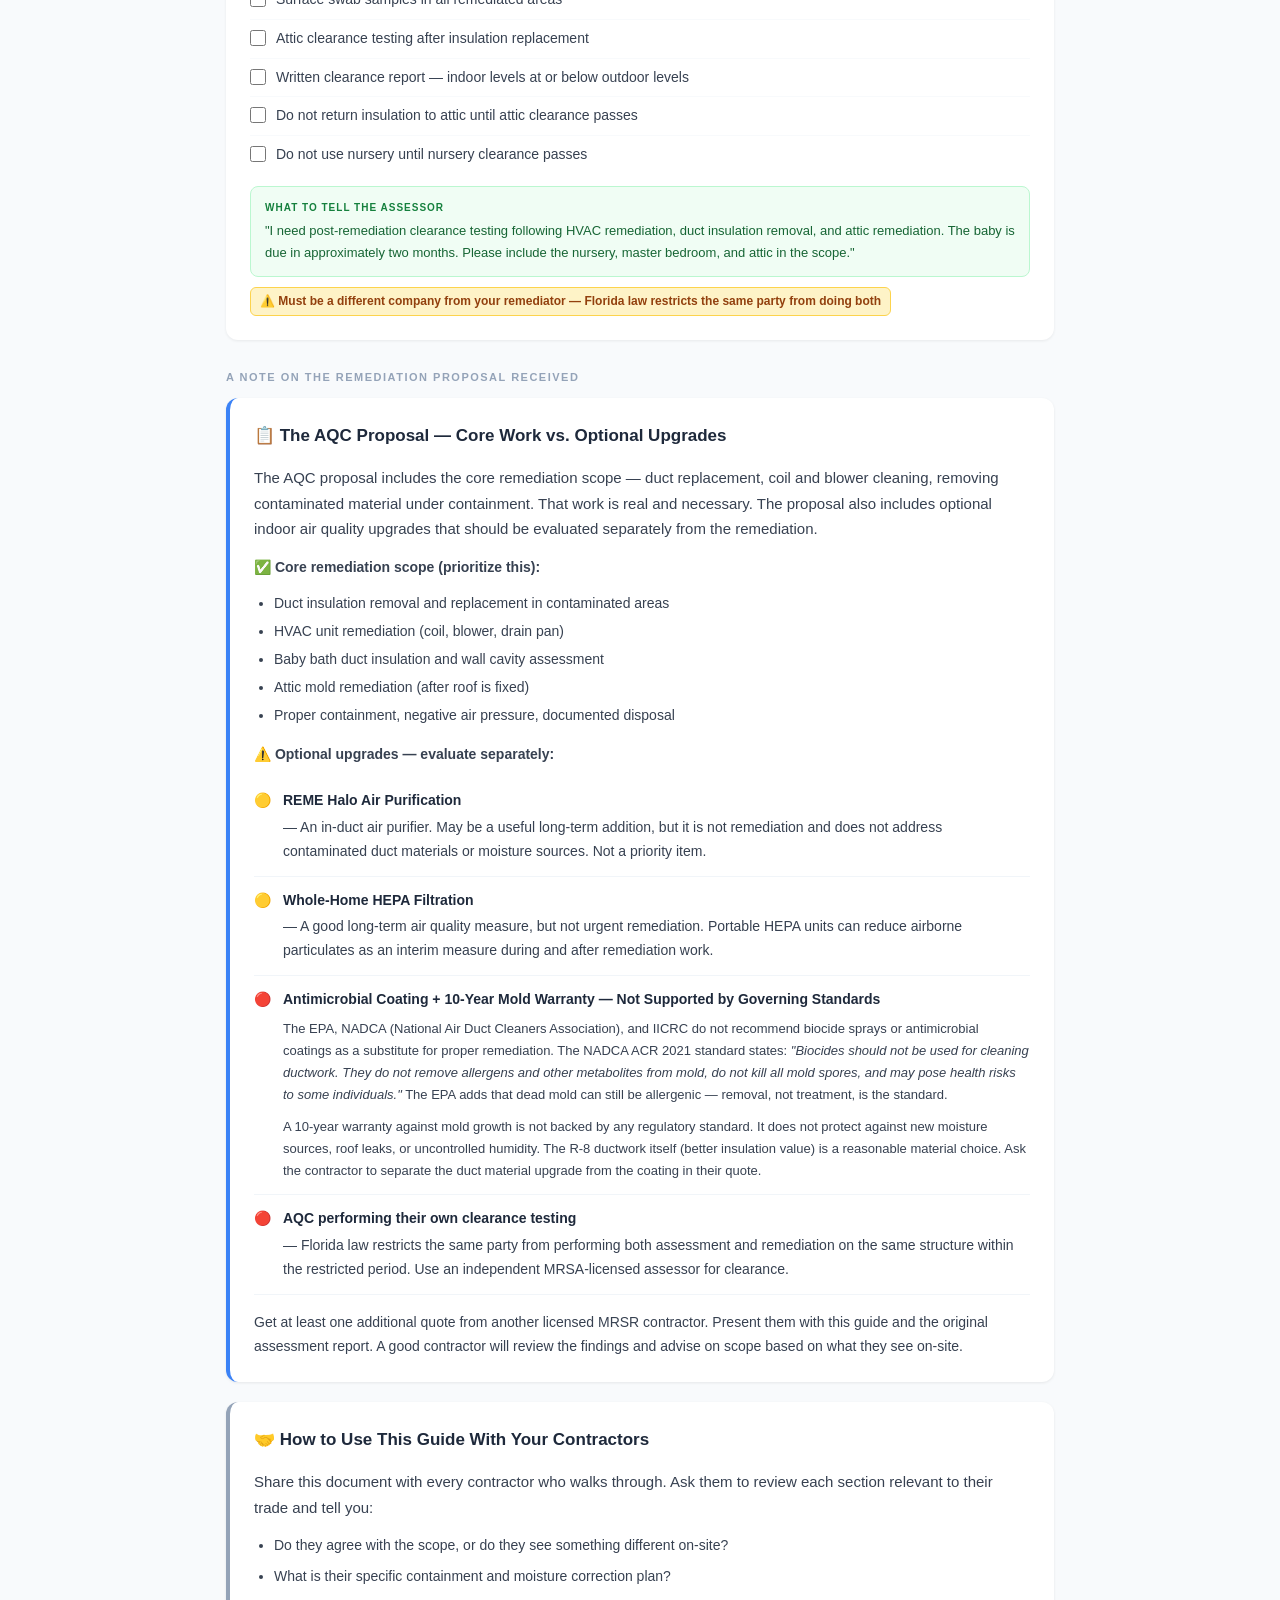
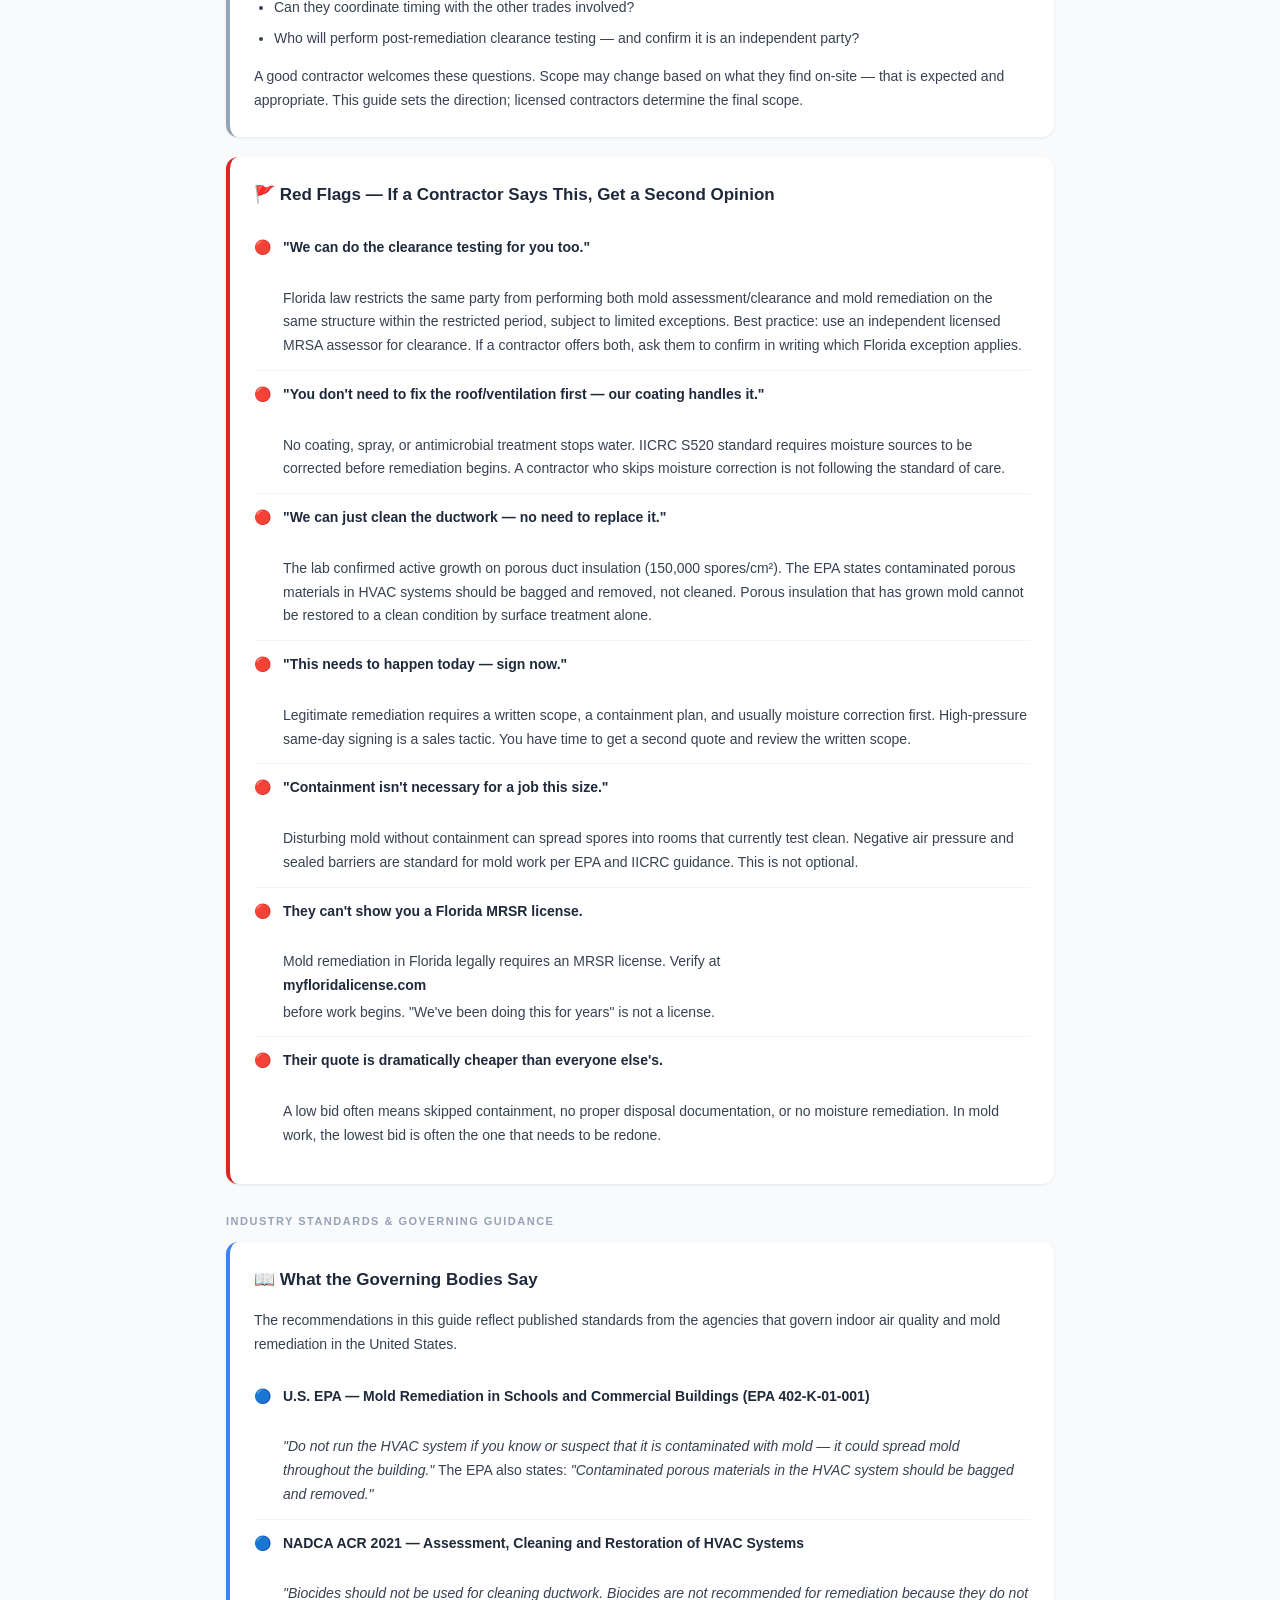
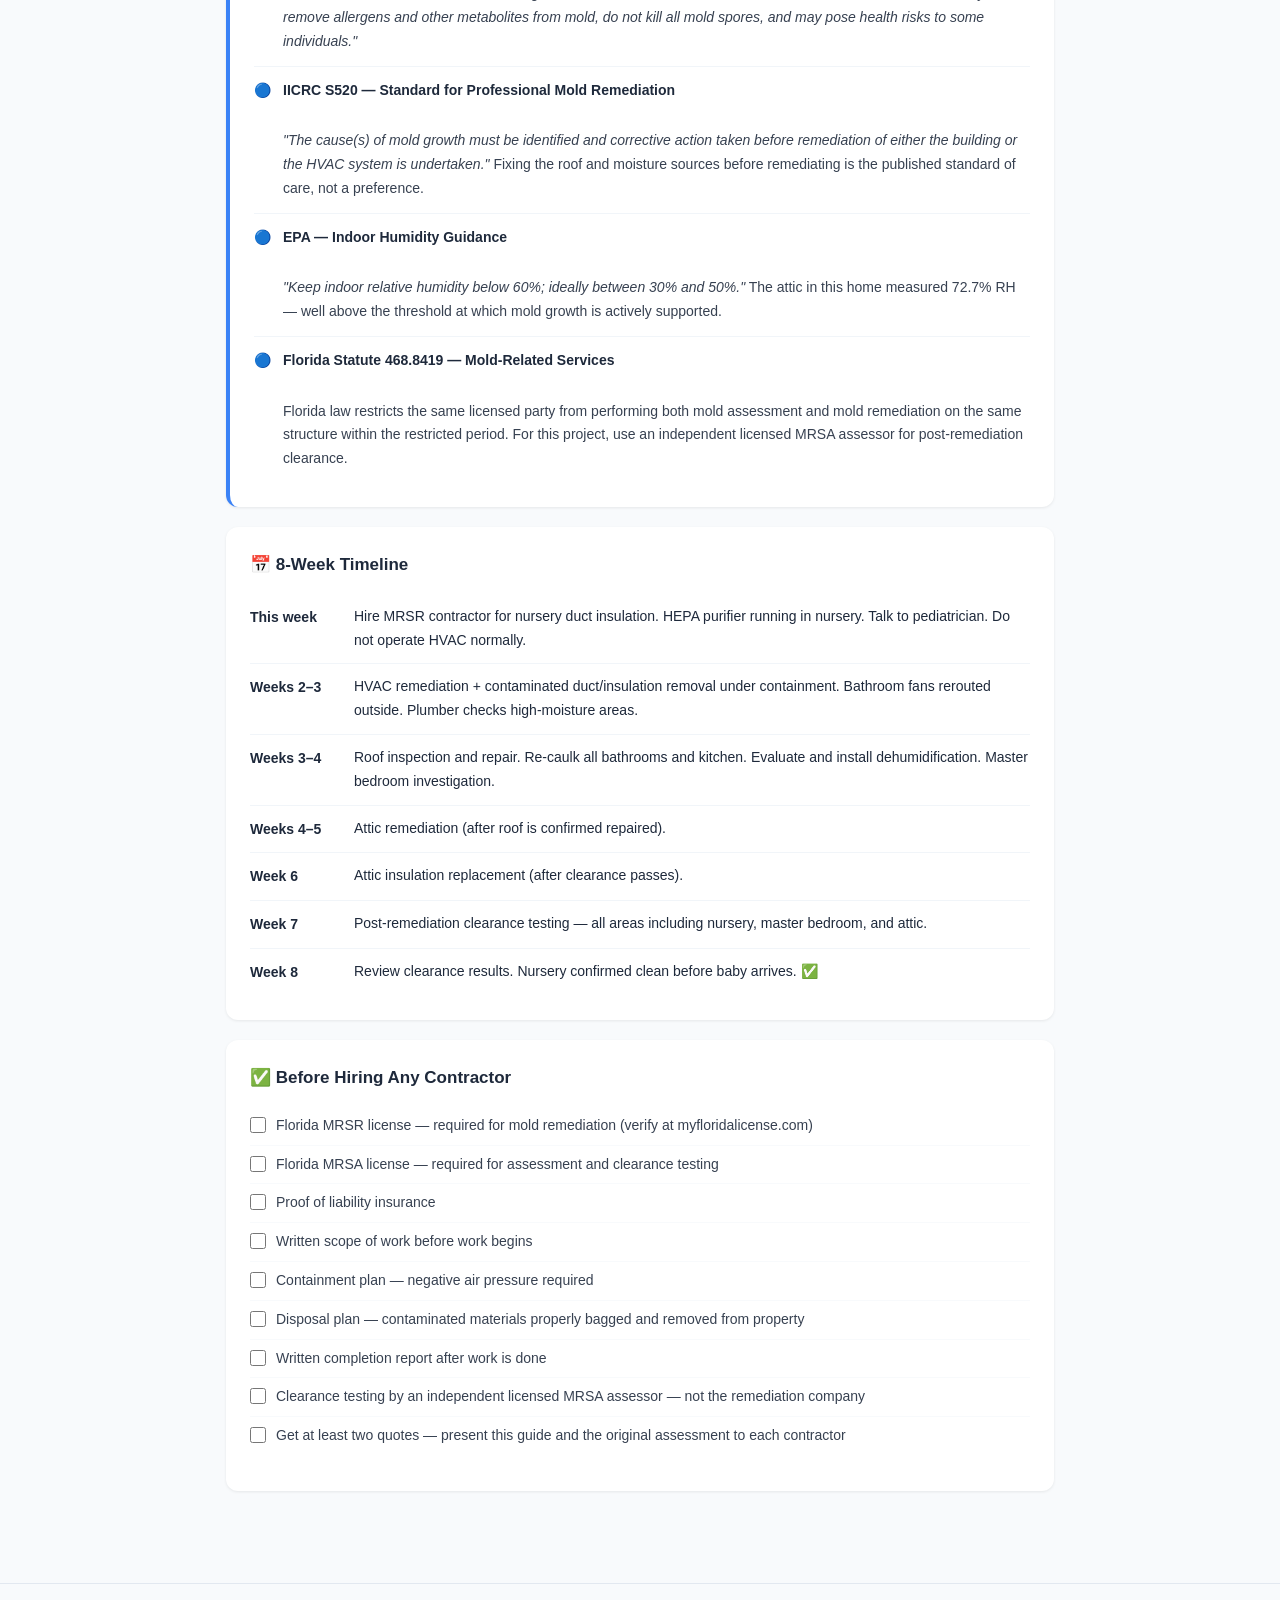
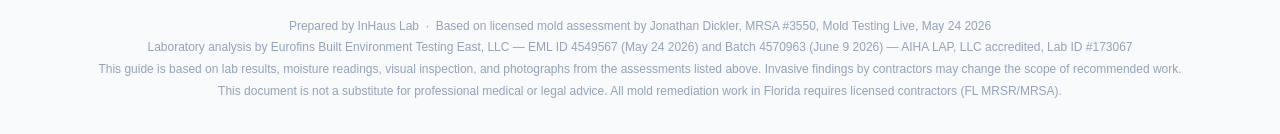
==== commit 8328e652: "major rewrite: professional action guide, confirmed vs investigate, soften absolute language, fix FL" ====
--- a/alexis-guide.html
+++ b/alexis-guide.html
@@ -3,62 +3,75 @@
 <head>
 <meta charset="UTF-8">
 <meta name="viewport" content="width=device-width, initial-scale=1.0">
-<title>Home Health Action Guide - Alexis Kaufman</title>
+<title>Home Health Action Guide — Alexis Kaufman</title>
 <style>
   * { box-sizing: border-box; margin: 0; padding: 0; }
-  body { font-family: -apple-system, BlinkMacSystemFont, 'Segoe UI', sans-serif; background: #f8fafc; color: #1e293b; line-height: 1.6; }
+  body { font-family: -apple-system, BlinkMacSystemFont, 'Segoe UI', sans-serif; background: #f8fafc; color: #1e293b; line-height: 1.7; font-size: 15px; }
   .header { background: #1e293b; color: white; padding: 32px 24px; }
-  .header .logo { font-size: 12px; letter-spacing: 2px; text-transform: uppercase; color: #94a3b8; margin-bottom: 8px; }
-  .header h1 { font-size: 24px; font-weight: 800; margin-bottom: 4px; }
-  .header .meta { font-size: 13px; color: #94a3b8; }
-  .urgent-banner { background: #dc2626; color: white; padding: 16px 24px; font-size: 14px; font-weight: 600; display: flex; align-items: center; gap: 10px; }
-  .container { max-width: 860px; margin: 0 auto; padding: 24px 16px; }
+  .header .logo { font-size: 11px; letter-spacing: 2px; text-transform: uppercase; color: #94a3b8; margin-bottom: 8px; }
+  .header h1 { font-size: 22px; font-weight: 800; margin-bottom: 4px; }
+  .header .meta { font-size: 12px; color: #94a3b8; }
+  .container { max-width: 860px; margin: 0 auto; padding: 24px 16px 48px; }
   .card { background: white; border-radius: 12px; padding: 24px; margin-bottom: 20px; box-shadow: 0 1px 3px rgba(0,0,0,0.08); }
-  .card h2 { font-size: 18px; font-weight: 700; margin-bottom: 14px; }
-  .card p { font-size: 15px; color: #374151; margin-bottom: 10px; }
+  .card h2 { font-size: 17px; font-weight: 700; margin-bottom: 14px; color: #1e293b; }
+  .card p { color: #374151; margin-bottom: 10px; }
   .card p:last-child { margin-bottom: 0; }
-  .good-news { border-left: 4px solid #22c55e; }
-  .urgent-card { border-left: 4px solid #dc2626; }
-  .warning-card { border-left: 4px solid #f59e0b; }
-  .info-card { border-left: 4px solid #3b82f6; }
-  .data-table { width: 100%; border-collapse: collapse; font-size: 14px; margin: 12px 0; }
-  .data-table th { background: #1e293b; color: white; padding: 10px 12px; text-align: left; font-size: 13px; }
-  .data-table td { padding: 10px 12px; border-bottom: 1px solid #f1f5f9; vertical-align: top; }
-  .data-table tr:nth-child(even) td { background: #f8fafc; }
-  .tag { display: inline-block; padding: 2px 8px; border-radius: 4px; font-size: 11px; font-weight: 700; margin-left: 6px; }
-  .tag-red { background: #fee2e2; color: #dc2626; }
-  .tag-yellow { background: #fef3c7; color: #92400e; }
+  .border-green { border-left: 4px solid #22c55e; }
+  .border-red { border-left: 4px solid #dc2626; }
+  .border-amber { border-left: 4px solid #f59e0b; }
+  .border-blue { border-left: 4px solid #3b82f6; }
+  .border-gray { border-left: 4px solid #94a3b8; }
+  .priority-box { background: #1e293b; color: white; border-radius: 12px; padding: 24px; margin-bottom: 20px; }
+  .priority-box h2 { font-size: 17px; font-weight: 800; margin-bottom: 14px; color: #f1f5f9; }
+  .priority-box p { color: #cbd5e1; margin-bottom: 10px; font-size: 14px; }
+  .priority-box p:last-child { margin-bottom: 0; }
+  .priority-box strong { color: white; }
+  table { width: 100%; border-collapse: collapse; font-size: 14px; margin: 14px 0; }
+  table th { background: #1e293b; color: white; padding: 10px 12px; text-align: left; font-size: 12px; letter-spacing: 0.3px; }
+  table td { padding: 10px 12px; border-bottom: 1px solid #f1f5f9; vertical-align: top; }
+  table tr:last-child td { border-bottom: none; }
+  table tr:nth-child(even) td { background: #f8fafc; }
+  .tag { display: inline-block; padding: 2px 7px; border-radius: 4px; font-size: 11px; font-weight: 700; white-space: nowrap; }
+  .tag-red { background: #fee2e2; color: #b91c1c; }
+  .tag-amber { background: #fef3c7; color: #92400e; }
   .tag-green { background: #dcfce7; color: #166534; }
   .tag-blue { background: #dbeafe; color: #1d4ed8; }
-  .step { background: white; border-radius: 12px; padding: 24px; margin-bottom: 16px; box-shadow: 0 1px 3px rgba(0,0,0,0.08); }
-  .step-header { display: flex; align-items: flex-start; gap: 14px; margin-bottom: 16px; }
-  .step-num { border-radius: 50%; width: 36px; height: 36px; display: flex; align-items: center; justify-content: center; font-weight: 800; font-size: 14px; flex-shrink: 0; }
-  .step-num.red { background: #dc2626; color: white; }
-  .step-num.amber { background: #f59e0b; color: white; }
-  .step-num.blue { background: #3b82f6; color: white; }
-  .step-num.gray { background: #64748b; color: white; }
-  .step-title h3 { font-size: 17px; font-weight: 700; margin-bottom: 2px; }
+  .tag-gray { background: #f1f5f9; color: #475569; }
+  .finding-label { display: inline-block; padding: 2px 8px; border-radius: 4px; font-size: 11px; font-weight: 700; margin-right: 6px; }
+  .confirmed { background: #fee2e2; color: #b91c1c; }
+  .investigate { background: #fef3c7; color: #92400e; }
+  .reassuring { background: #dcfce7; color: #166534; }
+  .step { background: white; border-radius: 12px; padding: 24px; margin-bottom: 14px; box-shadow: 0 1px 3px rgba(0,0,0,0.07); }
+  .step-header { display: flex; align-items: flex-start; gap: 14px; margin-bottom: 14px; }
+  .step-badge { border-radius: 8px; padding: 4px 10px; font-size: 12px; font-weight: 700; flex-shrink: 0; margin-top: 2px; }
+  .badge-now { background: #dc2626; color: white; }
+  .badge-soon { background: #f59e0b; color: white; }
+  .badge-later { background: #3b82f6; color: white; }
+  .step-title h3 { font-size: 16px; font-weight: 700; margin-bottom: 2px; }
   .step-meta { font-size: 12px; color: #64748b; }
-  .checklist { list-style: none; margin: 12px 0; }
-  .checklist li { display: flex; align-items: flex-start; gap: 10px; padding: 7px 0; font-size: 14px; border-bottom: 1px solid #f1f5f9; }
-  .checklist li:last-child { border-bottom: none; }
-  .checklist input[type=checkbox] { margin-top: 3px; flex-shrink: 0; width: 16px; height: 16px; cursor: pointer; }
-  .tell-contractor { background: #f0fdf4; border: 1px solid #bbf7d0; border-radius: 8px; padding: 12px 14px; margin-top: 14px; font-size: 13px; color: #166534; }
-  .tell-contractor strong { display: block; margin-bottom: 4px; font-size: 11px; text-transform: uppercase; letter-spacing: 1px; }
-  .warn-box { background: #fff7ed; border: 1px solid #fed7aa; border-radius: 8px; padding: 12px 14px; margin-top: 14px; font-size: 13px; color: #92400e; }
-  .warn-box strong { display: block; margin-bottom: 4px; font-size: 11px; text-transform: uppercase; letter-spacing: 1px; }
-  .license-badge { display: inline-block; background: #fef3c7; color: #92400e; border: 1px solid #fcd34d; border-radius: 6px; padding: 3px 8px; font-size: 12px; font-weight: 600; margin-top: 8px; }
-  .photo-grid { display: grid; grid-template-columns: repeat(auto-fill, minmax(220px, 1fr)); gap: 12px; margin: 16px 0; }
-  .photo-item img { width: 100%; border-radius: 8px; object-fit: cover; height: 160px; }
-  .photo-item .caption { font-size: 12px; color: #64748b; margin-top: 6px; line-height: 1.4; }
-  .timeline-row { display: flex; gap: 16px; padding: 10px 0; border-bottom: 1px solid #f1f5f9; font-size: 14px; }
+  ul.checklist { list-style: none; margin: 12px 0; }
+  ul.checklist li { display: flex; align-items: flex-start; gap: 10px; padding: 7px 0; font-size: 14px; border-bottom: 1px solid #f8fafc; color: #374151; }
+  ul.checklist li:last-child { border-bottom: none; }
+  ul.checklist input[type=checkbox] { margin-top: 3px; flex-shrink: 0; width: 16px; height: 16px; cursor: pointer; accent-color: #1e293b; }
+  .script-box { background: #f0fdf4; border: 1px solid #bbf7d0; border-radius: 8px; padding: 12px 14px; margin-top: 12px; font-size: 13px; color: #166534; }
+  .script-box strong { display: block; font-size: 10px; text-transform: uppercase; letter-spacing: 1px; margin-bottom: 4px; color: #15803d; }
+  .note-box { background: #fffbeb; border: 1px solid #fde68a; border-radius: 8px; padding: 12px 14px; margin-top: 12px; font-size: 13px; color: #78350f; }
+  .note-box strong { display: block; font-size: 10px; text-transform: uppercase; letter-spacing: 1px; margin-bottom: 4px; }
+  .license-note { display: inline-block; background: #fef3c7; color: #92400e; border: 1px solid #fcd34d; border-radius: 6px; padding: 3px 9px; font-size: 12px; font-weight: 600; margin-top: 10px; }
+  .section-label { font-size: 11px; font-weight: 700; text-transform: uppercase; letter-spacing: 1.5px; color: #94a3b8; margin: 28px 0 12px; }
+  .flag-item { padding: 12px 0; border-bottom: 1px solid #f1f5f9; font-size: 14px; display: flex; align-items: flex-start; gap: 12px; color: #374151; }
+  .flag-item:last-child { border-bottom: none; }
+  .flag-item strong { display: block; margin-bottom: 3px; color: #1e293b; }
+  .photo-grid { display: grid; grid-template-columns: repeat(auto-fill, minmax(200px, 1fr)); gap: 12px; margin: 14px 0; }
+  .photo-item img { width: 100%; border-radius: 8px; object-fit: cover; height: 150px; border: 1px solid #e2e8f0; }
+  .photo-item .cap { font-size: 12px; color: #64748b; margin-top: 5px; line-height: 1.4; }
+  .timeline-row { display: flex; gap: 16px; padding: 11px 0; border-bottom: 1px solid #f1f5f9; font-size: 14px; align-items: flex-start; }
   .timeline-row:last-child { border-bottom: none; }
-  .timeline-week { font-weight: 700; min-width: 90px; color: #1e293b; }
-  .section-label { font-size: 12px; font-weight: 700; text-transform: uppercase; letter-spacing: 1px; color: #64748b; margin: 28px 0 12px; }
-  .upsell-item { padding: 10px 0; border-bottom: 1px solid #f1f5f9; font-size: 14px; display: flex; align-items: flex-start; gap: 10px; }
-  .upsell-item:last-child { border-bottom: none; }
-  .footer { text-align: center; font-size: 12px; color: #94a3b8; padding: 32px 24px; border-top: 1px solid #e2e8f0; margin-top: 32px; }
-  @media (max-width: 600px) { .photo-grid { grid-template-columns: 1fr 1fr; } }
+  .timeline-week { font-weight: 700; min-width: 88px; color: #1e293b; padding-top: 1px; }
+  .assumptions-box { background: #f8fafc; border: 1px solid #e2e8f0; border-radius: 8px; padding: 14px 16px; margin-top: 16px; font-size: 13px; color: #475569; }
+  .assumptions-box strong { display: block; font-size: 11px; text-transform: uppercase; letter-spacing: 1px; margin-bottom: 6px; color: #64748b; }
+  .footer { text-align: center; font-size: 12px; color: #94a3b8; padding: 32px 24px; border-top: 1px solid #e2e8f0; margin-top: 24px; line-height: 1.8; }
+  @media (max-width: 600px) { .photo-grid { grid-template-columns: 1fr 1fr; } .timeline-week { min-width: 70px; } }
   @media print { * { -webkit-print-color-adjust: exact; print-color-adjust: exact; } }
 </style>
 </head>
@@ -66,58 +79,74 @@
 
 <div class="header">
   <div class="logo">InHaus Lab</div>
-  <h1>Your Home Health Action Guide</h1>
-  <div class="meta">Alexis Kaufman &nbsp;·&nbsp; 10450 SW 140th Rd, Miami FL 33176 &nbsp;·&nbsp; Assessment: Jonathan Dickler, MRSA #3550, Mold Testing Live, May 24 2026</div>
+  <h1>Home Health Action Guide</h1>
+  <div class="meta">Alexis Kaufman &nbsp;·&nbsp; 10450 SW 140th Rd, Miami FL 33176 &nbsp;·&nbsp; Based on licensed assessment by Jonathan Dickler, MRSA #3550, Mold Testing Live, May 24 2026 &nbsp;·&nbsp; Follow-up lab: Eurofins, June 9 2026</div>
 </div>
 
-<div class="urgent-banner">
-  🚨 Active mold growth confirmed in both HVAC systems and duct insulation. Trace Stachybotrys detected in baby's room - absent outdoors. Baby due in ~2 months. Start this week.
-</div>
-
 <div class="container">
 
-  <!-- THE REAL PICTURE -->
-  <div class="section-label">What the data actually shows</div>
-
-  <div class="card good-news">
-    <h2>✅ The Good News First</h2>
-    <p>The living-space air quality is mostly fine. The outdoor control measured 270 spores/m3, and most rooms came in <strong>below that</strong> - some as low as 27/m3. You do not have a whole-house airborne mold crisis. The family is not breathing heavily contaminated air throughout the home.</p>
-    <p>The problem is concentrated and identifiable: <strong>the HVAC systems, the ductwork, and the wall cavities around the baby bath.</strong> Fix those, and this house is in good shape.</p>
-  </div>
-
-  <div class="card urgent-card">
-    <h2>🚨 The HVAC System - This Is Confirmed, Not Borderline</h2>
-    <p>The surface swabs are the strong signal here. Lab results from Eurofins show active mold growth - not settled dust - on both air handlers, the duct insulation, coils, and drain pans:</p>
-    <table class="data-table" style="margin-top:14px;">
-      <tr><th>Sample Location</th><th>Finding</th><th>Status</th></tr>
-      <tr><td>HVAC Unit 2 - Blower</td><td>Cladosporium, hyphal fragments, elevated spores</td><td><span class="tag tag-red">Active growth</span></td></tr>
-      <tr><td>HVAC Unit 2 - UV Light</td><td>Cladosporium cladosporioides 320,000 CFU, Penicillium chrysogenum, bacteria</td><td><span class="tag tag-red">Active growth</span></td></tr>
-      <tr><td>HVAC Unit 2 - Coil/Insulation</td><td>Mold + bacteria confirmed</td><td><span class="tag tag-red">Active growth</span></td></tr>
-      <tr><td>Attic Duct Exterior</td><td>Mold + bacteria confirmed</td><td><span class="tag tag-red">Active growth</span></td></tr>
-      <tr><td>Guest Bedroom 1 - Duct Register Insulation</td><td>Mold + bacteria confirmed</td><td><span class="tag tag-red">Active growth</span></td></tr>
-      <tr><td>HVAC Unit 1 - Drain Pan</td><td>Mold + bacteria confirmed</td><td><span class="tag tag-red">Active growth</span></td></tr>
+  <!-- PRIORITY SUMMARY -->
+  <div class="priority-box">
+    <h2>Priority Summary</h2>
+    <p>The open-room air samples do not show a whole-house airborne mold problem at the time of sampling. Most rooms tested at or below outdoor levels — that is reassuring.</p>
+    <p>However, the HVAC system and duct insulation have <strong>confirmed mold growth</strong> from lab-tested surface samples. The baby bath outlet and duct insulation follow-up samples show <strong>elevated and concerning findings</strong> in the nursery area. Trace Stachybotrys was detected in the baby's room and was absent outdoors — a signal that warrants investigation before the room is used as a nursery.</p>
+    <p><strong>Because the baby is due in approximately two months, the nursery area and HVAC/duct work should begin this week.</strong> The nursery should not be occupied until the duct insulation and wall cavity are addressed and independent clearance testing confirms the area is clean.</p>
+  </div>
+
+  <!-- ASSUMPTIONS BOX -->
+  <div class="assumptions-box" style="margin-bottom:20px;">
+    <strong>Scope & Assumptions</strong>
+    This guide is based on lab results, moisture readings, visual inspection findings, and photographs from the licensed mold assessment (May 24 2026) and Eurofins follow-up lab analysis (June 9 2026). Not all areas of the home were sampled. Contractor inspection may identify additional affected areas not covered here. Scope of remediation work should be determined by licensed contractors based on their on-site findings, not solely on this guide.
+  </div>
+
+  <!-- FINDINGS -->
+  <div class="section-label">What the data shows — confirmed vs. investigate</div>
+
+  <div class="card border-red">
+    <h2>🔬 Confirmed Findings — Lab-Verified</h2>
+    <p style="font-size:13px;color:#64748b;margin-bottom:14px;">These findings are directly supported by Eurofins laboratory analysis (AIHA LAP, LLC accredited).</p>
+    <table>
+      <tr><th>Location</th><th>Finding</th><th>Spores/cm² or CFU</th><th>Status</th></tr>
+      <tr><td>HVAC Unit 2 — Coil/Insulation</td><td>Cladosporium + bacteria</td><td>620,000/cm²</td><td><span class="tag tag-red">Confirmed growth</span></td></tr>
+      <tr><td>HVAC Unit 2 — UV Light</td><td>Cladosporium cladosporioides + Penicillium chrysogenum + bacteria</td><td>490,000/cm²</td><td><span class="tag tag-red">Confirmed growth</span></td></tr>
+      <tr><td>Guest Bed 1 — Duct Register Insulation</td><td>Cladosporium + bacteria</td><td>510,000/cm²</td><td><span class="tag tag-red">Confirmed growth</span></td></tr>
+      <tr><td>Attic Duct — Exterior</td><td>Cladosporium + bacteria</td><td>250,000/cm²</td><td><span class="tag tag-red">Confirmed growth</span></td></tr>
+      <tr><td>HVAC Unit 2 — Blower</td><td>Cladosporium, hyphal fragments</td><td>63,000/cm²</td><td><span class="tag tag-red">Confirmed growth</span></td></tr>
+      <tr><td>HVAC Unit 1 — Drain Pan</td><td>Cladosporium + bacteria</td><td>35,000/cm²</td><td><span class="tag tag-red">Confirmed growth</span></td></tr>
+      <tr><td>Baby Bath Duct Insulation</td><td>Cladosporium + bacteria (follow-up, June 9)</td><td>150,000/cm² total</td><td><span class="tag tag-red">Confirmed growth</span></td></tr>
     </table>
-    <p style="margin-top:14px;">Counts of 250,000-620,000 spores/cm2 with high hyphal fragments mean <strong>active, living growth</strong> - not old contamination. Every time the AC runs, both systems are distributing this throughout your home. The ductwork and both units need to come out and be replaced/remediated. This is not optional.</p>
-  </div>
-
-  <div class="card urgent-card">
-    <h2>🚨 The Baby's Room & Master Bedroom - Where the Flags Are</h2>
-    <p>The baby's room air on May 24 measured 93/m3 - <em>below</em> the outdoor baseline of 270. That's reassuring for general room air. But Stachybotrys was detected at trace level (13/m3) and was completely absent outdoors - a signal that water-damaged material exists somewhere in the structure. The June 9 follow-up confirmed it: 5,100/m3 at the outlet and 150,000 spores/cm2 on the duct insulation. The duct insulation is where the active growth lives.</p>
-    <table class="data-table" style="margin-top:14px;">
-      <tr><th>Location</th><th>Total Spores/m3</th><th>Key Finding</th></tr>
-      <tr><td>Outdoor control</td><td>270</td><td>Baseline</td></tr>
-      <tr><td>Living/Dining</td><td>93/m3</td><td><span class="tag tag-green">Below outdoor - fine</span></td></tr>
-      <tr><td>Guest Bedrooms 1 &amp; 2</td><td>27-130/m3</td><td><span class="tag tag-green">Below outdoor - fine</span></td></tr>
-      <tr><td>Play Room</td><td>230/m3 (Pen/Asp 93)</td><td><span class="tag tag-yellow">Pen/Asp 7x outdoor</span></td></tr>
-      <tr><td>Master Bedroom</td><td>230/m3 (Pen/Asp 200)</td><td><span class="tag tag-red">Pen/Asp 15x outdoor - hidden source</span></td></tr>
-      <tr><td>Baby's Room (May 24)</td><td>93/m3 + Stachybotrys 13/m3</td><td><span class="tag tag-yellow">Below outdoor - Stachybotrys absent outdoors</span></td></tr>
-      <tr><td>Baby Outlet (June 9 follow-up)</td><td>5,100/m3</td><td><span class="tag tag-red">19x outdoor - source at wall/duct</span></td></tr>
-      <tr><td>Baby Bath Closet Cavity (June 9)</td><td>520/m3 + Stachybotrys</td><td><span class="tag tag-yellow">Elevated - inspect cavity</span></td></tr>
-      <tr><td>Baby Bath Duct Insulation swab (June 9)</td><td>150,000/cm2 total</td><td><span class="tag tag-red">Active growth confirmed - remove</span></td></tr>
+    <p style="margin-top:14px;font-size:14px;">High spore counts combined with elevated hyphal/fungal fragments indicate active living growth — not historical contamination. Because these materials are in or adjacent to the HVAC/duct system, operation of the system could distribute spores or fragments into occupied spaces. <strong>The HVAC system should be evaluated and remediated under containment before normal use continues.</strong></p>
+  </div>
+
+  <div class="card border-amber">
+    <h2>⚠️ High-Priority Signals — Require Contractor Investigation</h2>
+    <p style="font-size:13px;color:#64748b;margin-bottom:14px;">These findings are significant and warrant prompt investigation, but scope of remediation should be determined by licensed contractors based on on-site assessment.</p>
+    <table>
+      <tr><th>Location</th><th>Finding</th><th>Value</th><th>Status</th></tr>
+      <tr><td>Baby's Room (open air, May 24)</td><td>Trace Stachybotrys — 1 raw count at lab minimum detectable floor. Absent outdoors.</td><td>13/m³</td><td><span class="tag tag-amber">Investigate</span></td></tr>
+      <tr><td>Baby Outlet — wall/duct penetration (June 9)</td><td>Elevated spore count at outlet vs. open room air</td><td>5,100/m³</td><td><span class="tag tag-amber">Investigate</span></td></tr>
+      <tr><td>Baby Bath Closet Cavity (June 9)</td><td>Trace Stachybotrys — 1 raw count. Absent outdoors.</td><td>520/m³ + Stachybotrys 13/m³</td><td><span class="tag tag-amber">Investigate</span></td></tr>
+      <tr><td>Master Bedroom (open air, May 24)</td><td>Pen/Asp elevated vs. outdoor at genus level</td><td>200/m³ Pen/Asp (15x outdoor)</td><td><span class="tag tag-amber">Investigate</span></td></tr>
+      <tr><td>Attic wood framing</td><td>Visible staining + fuzzy growth noted in photos. 72.7% RH confirmed.</td><td>72.7% RH</td><td><span class="tag tag-amber">Investigate</span></td></tr>
+      <tr><td>Bathtub access panel</td><td>Staining noted — possible slow plumbing leak</td><td>—</td><td><span class="tag tag-amber">Investigate</span></td></tr>
+      <tr><td>Bathroom walls near toilet</td><td>Moisture readings 91–100 recorded</td><td>91–100 (meter)</td><td><span class="tag tag-amber">Investigate</span></td></tr>
     </table>
-    <p style="margin-top:14px;">The outlet sample at the baby bath registered 5,100/m3 - dramatically higher than the open room air - which points to a concentrated source at or behind the wall and duct penetration. The duct insulation swab confirmed heavy active growth: <strong>150,000 spores/cm² total (99,000 Cladosporium + 51,000 other spores + bacteria)</strong>. That’s the confirmed problem.</p>
-    <p style="margin-top:10px;"><strong>Stachybotrys</strong> was detected at trace level - a single spore at the lab's minimum detectable floor - in the baby's room and closet cavity air, absent outdoors. Stachybotrys spores are heavy and don't travel easily in air, so even a trace indoor detection when it's absent outside is a signal that water-damaged material exists somewhere in the structure. The wall cavity should be opened and inspected to confirm.</p>
-    <p style="margin-top:10px;"><strong>Talk to your pediatrician about this before the baby arrives.</strong> Show them the lab results.</p>
+    <p style="margin-top:14px;font-size:14px;">On Stachybotrys specifically: trace detection at the lab's minimum detectable floor does not by itself prove active growth in the room air. However, Stachybotrys spores are heavy and do not travel easily in air — detecting any indoors when absent outdoors is a meaningful signal of possible water-damaged material nearby. <strong>Given the baby's imminent arrival, this should be treated as a high-priority signal and confirmed before the nursery is used.</strong></p>
+  </div>
+
+  <div class="card border-green">
+    <h2>✅ Reassuring Findings</h2>
+    <table>
+      <tr><th>Location</th><th>Total Spores/m³</th><th>vs. Outdoor (270/m³)</th><th>Interpretation</th></tr>
+      <tr><td>Outdoor control</td><td>270</td><td>— Baseline</td><td>Normal Miami outdoor air</td></tr>
+      <tr><td>Living/Dining</td><td>93</td><td><span class="tag tag-green">Below outdoor</span></td><td>Reassuring at time of sampling</td></tr>
+      <tr><td>Guest Bedroom 1</td><td>27</td><td><span class="tag tag-green">Below outdoor</span></td><td>Reassuring at time of sampling</td></tr>
+      <tr><td>Guest Bedroom 2</td><td>130</td><td><span class="tag tag-green">Below outdoor</span></td><td>Reassuring at time of sampling</td></tr>
+      <tr><td>Kitchen</td><td>230</td><td><span class="tag tag-green">Near outdoor</span></td><td>Basidio dominant — likely outdoor-derived</td></tr>
+      <tr><td>Play Room</td><td>230 (Pen/Asp 93)</td><td><span class="tag tag-amber">Pen/Asp 7x outdoor</span></td><td>Moderate Pen/Asp elevation — monitor</td></tr>
+      <tr><td>Baby's Room (open air)</td><td>93</td><td><span class="tag tag-green">Below outdoor</span></td><td>Open-room air reassuring — but see signal above</td></tr>
+    </table>
+    <p style="margin-top:14px;font-size:14px;"><strong>Note:</strong> Indoor levels below outdoor are generally reassuring, but they do not rule out hidden localized sources — especially when HVAC components, wall cavities, or moisture readings point to a problem. These results reflect conditions at the time of sampling only.</p>
   </div>
 
   <!-- PHOTOS -->
@@ -127,56 +156,56 @@
     <h2>HVAC & Ductwork</h2>
     <div class="photo-grid">
       <div class="photo-item">
-        <img src="https://inhauslab.github.io/inhaus-review/alexis-photos/01-hvac-duct-interior-mold.jpg" alt="HVAC duct interior mold">
-        <div class="caption">Interior of HVAC duct showing rust, dark discoloration and mold growth on surfaces</div>
-      </div>
-      <div class="photo-item">
-        <img src="https://inhauslab.github.io/inhaus-review/alexis-photos/02-hvac-exterior-deterioration.jpg" alt="HVAC exterior deterioration">
-        <div class="caption">Exterior AC lines with deteriorated insulation jacket, organic growth, and debris at base</div>
+        <img src="https://inhauslab.github.io/inhaus-review/alexis-photos/01-hvac-duct-interior-mold.jpg" alt="HVAC duct interior">
+        <div class="cap">HVAC duct interior — dark discoloration and mold growth on surfaces</div>
+      </div>
+      <div class="photo-item">
+        <img src="https://inhauslab.github.io/inhaus-review/alexis-photos/02-hvac-exterior-deterioration.jpg" alt="HVAC exterior">
+        <div class="cap">Exterior AC lines — deteriorated insulation jacket with organic growth at base</div>
       </div>
     </div>
   </div>
 
   <div class="card">
-    <h2>Attic - Mold Growth & Moisture</h2>
+    <h2>Attic — Moisture & Visual Findings</h2>
     <div class="photo-grid">
       <div class="photo-item">
-        <img src="https://inhauslab.github.io/inhaus-review/alexis-photos/07-attic-mold-growth-on-framing.jpg" alt="Attic mold on framing">
-        <div class="caption">Visible fuzzy mold growth on attic framing lumber - confirmed active growth</div>
-      </div>
-      <div class="photo-item">
-        <img src="https://inhauslab.github.io/inhaus-review/alexis-photos/08-attic-mold-growth-insulation.jpg" alt="Attic mold on insulation">
-        <div class="caption">White mold growth and dark staining above disturbed insulation in attic</div>
+        <img src="https://inhauslab.github.io/inhaus-review/alexis-photos/07-attic-mold-growth-on-framing.jpg" alt="Attic framing">
+        <div class="cap">Attic framing — visible discoloration and suspected growth on lumber</div>
+      </div>
+      <div class="photo-item">
+        <img src="https://inhauslab.github.io/inhaus-review/alexis-photos/08-attic-mold-growth-insulation.jpg" alt="Attic insulation">
+        <div class="cap">Attic — visible discoloration above disturbed insulation</div>
       </div>
       <div class="photo-item">
         <img src="https://inhauslab.github.io/inhaus-review/alexis-photos/09-attic-water-staining-framing.jpg" alt="Attic water staining">
-        <div class="caption">Water staining on framing from previous roof leak - damaged materials remain</div>
-      </div>
-      <div class="photo-item">
-        <img src="https://inhauslab.github.io/inhaus-review/alexis-photos/10-attic-humidity-reading-72pct.jpg" alt="Attic humidity 72%">
-        <div class="caption">Attic humidity reading: 72.7% RH at 83°F - well above the 60% threshold for mold growth</div>
+        <div class="cap">Attic framing — water staining from previous roof leak; damaged materials remain</div>
+      </div>
+      <div class="photo-item">
+        <img src="https://inhauslab.github.io/inhaus-review/alexis-photos/10-attic-humidity-reading-72pct.jpg" alt="Attic humidity">
+        <div class="cap">Attic RH reading: 72.7% at 83°F — above the 60% threshold at which mold growth is supported</div>
       </div>
     </div>
   </div>
 
   <div class="card">
-    <h2>Moisture Readings & Water Damage</h2>
+    <h2>Moisture Readings</h2>
     <div class="photo-grid">
       <div class="photo-item">
-        <img src="https://inhauslab.github.io/inhaus-review/alexis-photos/04-baseboard-moisture-reading-100.jpg" alt="Baseboard moisture reading 100">
-        <div class="caption">Moisture meter at baseboard reading ~100 - active or recent wetting in wall</div>
-      </div>
-      <div class="photo-item">
-        <img src="https://inhauslab.github.io/inhaus-review/alexis-photos/05-bathroom-tile-moisture-reading-100.jpg" alt="Bathroom tile moisture 100">
-        <div class="caption">Bathroom tile moisture reading 100 near plumbing - significant active leak source</div>
-      </div>
-      <div class="photo-item">
-        <img src="https://inhauslab.github.io/inhaus-review/alexis-photos/06-toilet-wall-moisture-reading-91.jpg" alt="Toilet wall moisture 91">
-        <div class="caption">Moisture reading of 91.7 behind toilet - likely active plumbing leak</div>
-      </div>
-      <div class="photo-item">
-        <img src="https://inhauslab.github.io/inhaus-review/alexis-photos/03-wall-moisture-paint-blistering.jpg" alt="Wall moisture paint blistering">
-        <div class="caption">Paint blistering near plumbing connection - classic sign of moisture behind the wall</div>
+        <img src="https://inhauslab.github.io/inhaus-review/alexis-photos/04-baseboard-moisture-reading-100.jpg" alt="Baseboard moisture">
+        <div class="cap">Baseboard moisture reading ~100 — active or recent wetting in wall</div>
+      </div>
+      <div class="photo-item">
+        <img src="https://inhauslab.github.io/inhaus-review/alexis-photos/05-bathroom-tile-moisture-reading-100.jpg" alt="Bathroom tile moisture">
+        <div class="cap">Bathroom tile moisture reading 100 near plumbing — warrants plumbing inspection</div>
+      </div>
+      <div class="photo-item">
+        <img src="https://inhauslab.github.io/inhaus-review/alexis-photos/06-toilet-wall-moisture-reading-91.jpg" alt="Toilet wall moisture">
+        <div class="cap">Moisture reading 91.7 behind toilet — possible plumbing leak source</div>
+      </div>
+      <div class="photo-item">
+        <img src="https://inhauslab.github.io/inhaus-review/alexis-photos/03-wall-moisture-paint-blistering.jpg" alt="Paint blistering">
+        <div class="cap">Paint blistering near plumbing — consistent with moisture behind the wall</div>
       </div>
     </div>
   </div>
@@ -185,158 +214,124 @@
     <h2>Exterior & Drainage</h2>
     <div class="photo-grid">
       <div class="photo-item">
-        <img src="https://inhauslab.github.io/inhaus-review/alexis-photos/12-exterior-ground-slope-toward-home.jpg" alt="Ground slope toward home">
-        <div class="caption">Ground slopes toward the foundation - water runs toward the house instead of away</div>
-      </div>
-      <div class="photo-item">
-        <img src="https://inhauslab.github.io/inhaus-review/alexis-photos/11-exterior-drainage-downspout.jpg" alt="Exterior drainage">
-        <div class="caption">Downspout draining close to foundation - needs to be extended further from home</div>
+        <img src="https://inhauslab.github.io/inhaus-review/alexis-photos/12-exterior-ground-slope-toward-home.jpg" alt="Ground slope">
+        <div class="cap">Ground slopes toward foundation — water runs toward the home</div>
+      </div>
+      <div class="photo-item">
+        <img src="https://inhauslab.github.io/inhaus-review/alexis-photos/11-exterior-drainage-downspout.jpg" alt="Drainage">
+        <div class="cap">Downspout terminating close to foundation</div>
       </div>
       <div class="photo-item">
         <img src="https://inhauslab.github.io/inhaus-review/alexis-photos/13-bathroom-poor-ventilation-condensation.jpg" alt="Bathroom condensation">
-        <div class="caption">Heavy condensation on shower glass indicates poor bathroom ventilation - fans currently vent into attic, not outside</div>
-      </div>
-    </div>
-  </div>
-
-  <!-- INDOOR OUTDOOR EXPLAINER -->
-  <div class="section-label">Understanding the air sample results</div>
-
-  <div class="card info-card">
-    <h2>🌬️ Indoor vs. Outdoor Spore Counts - Why It Matters</h2>
-    <p>When measuring indoor air quality for mold, the outdoor reading is your baseline - it tells you what the air naturally contains in your environment before it enters the home. In Miami, outdoor air always contains some mold spores. That's normal. The question is: <strong>is the indoor air significantly worse than outside?</strong></p>
-    <p style="margin-top:10px;">The outdoor control in this assessment measured <strong>270 spores/m3</strong>. Here's what that means room by room:</p>
-    <table class="data-table" style="margin-top:12px;">
-      <tr><th>Location</th><th>Spores/m3</th><th>vs. Outdoor</th><th>What It Means</th></tr>
-      <tr><td>Outdoor control</td><td>270</td><td>- Baseline</td><td>Normal Miami outdoor air</td></tr>
-      <tr><td>Living/Dining</td><td>93/m3</td><td><span class="tag tag-green">Below outdoor</span></td><td>Air is clean - no indoor source</td></tr>
-      <tr><td>Guest Bedroom 1</td><td>27/m3</td><td><span class="tag tag-green">Below outdoor</span></td><td>Air is clean - no indoor source</td></tr>
-      <tr><td>Guest Bedroom 2</td><td>130/m3</td><td><span class="tag tag-green">Below outdoor</span></td><td>Air is clean - no indoor source</td></tr>
-      <tr><td>Kitchen</td><td>230/m3</td><td><span class="tag tag-green">Near outdoor</span></td><td>Basidio dominant - likely outdoor-derived, not concerning</td></tr>
-      <tr><td>Play Room</td><td>230/m3 (Pen/Asp 93)</td><td><span class="tag tag-yellow">Pen/Asp 7x outdoor</span></td><td>⚠️ Moderate elevation for Pen/Asp - worth monitoring</td></tr>
-      <tr><td>Master Bedroom</td><td>230/m3 (Pen/Asp 200)</td><td><span class="tag tag-red">Pen/Asp 15x outdoor</span></td><td>🚨 Hidden source nearby - investigate wall cavities</td></tr>
-      <tr><td>Baby's Room (May 24)</td><td>93/m3 + Stachybotrys 13/m3</td><td><span class="tag tag-yellow">Below outdoor total - Stachybotrys absent outdoors</span></td><td>⚠️ Room air reassuring; Stachybotrys trace signals hidden water damage</td></tr>
-      <tr><td>Baby Outlet (June 9)</td><td>5,100/m3</td><td><span class="tag tag-red">19x outdoor</span></td><td>🚨 Concentrated source at wall/duct penetration</td></tr>
-      <tr><td>Baby Bath Closet Cavity (June 9)</td><td>520/m3 + Stachybotrys 13/m3</td><td><span class="tag tag-yellow">Elevated</span></td><td>⚠️ Stachybotrys confirmed - inspect cavity</td></tr>
-      <tr><td>Baby Bath Duct Insulation swab (June 9)</td><td>150,000/cm2<br><small>99k Clado + 51k other + bacteria</small></td><td><span class="tag tag-red">Active growth confirmed</span></td><td>🚨 Must be removed</td></tr>
+        <div class="cap">Heavy condensation on shower glass — poor bathroom ventilation; fans currently vent into attic</div>
+      </div>
+    </div>
+  </div>
+
+  <!-- ROOT CAUSES -->
+  <div class="section-label">Moisture sources — fix these or findings may recur</div>
+
+  <div class="card border-amber">
+    <h2>⚠️ Address Moisture Sources First</h2>
+    <p>Mold requires moisture to grow. If moisture sources are not addressed before or alongside remediation, conditions for recurrence will remain. The following were documented by the assessor:</p>
+    <table style="margin-top:14px;">
+      <tr><th>Moisture Source</th><th>Recommended Action</th></tr>
+      <tr><td>Roof/chimney — previous leak, damaged materials remain in attic</td><td>Roof inspection and repair before attic remediation begins</td></tr>
+      <tr><td>HVAC area — possible water intrusion</td><td>Plumber to inspect before HVAC work begins</td></tr>
+      <tr><td>Attic — no ridge vents, blocked soffits, 72.7% RH</td><td>HVAC contractor to evaluate ventilation and humidity control options</td></tr>
+      <tr><td>Bathroom exhaust fans venting into attic</td><td>Reroute all fans to vent outside through roof</td></tr>
+      <tr><td>Gaps in caulking — showers, sinks, tubs</td><td>Re-caulk all wet surfaces with mold-resistant caulk</td></tr>
+      <tr><td>Ground slopes toward foundation; drainage pans compromised</td><td>Regrade + extend downspouts away from foundation</td></tr>
+      <tr><td>No active dehumidification — Miami climate</td><td>Evaluate whole-home dehumidification with HVAC contractor</td></tr>
     </table>
-    <p style="margin-top:14px;"><strong>The key insight:</strong> When indoor air is <em>lower</em> than outdoor, it means there is no significant mold source in that room. When indoor air is dramatically <em>higher</em> than outdoor - especially for a specific mold genus - it points to an active source growing somewhere in that space.</p>
-    <p style="margin-top:10px;">Two rooms stand out. The master bedroom had Pen/Asp at 200/m3 vs. 13/m3 outdoors - 15x amplification for that genus, pointing to a hidden source. The baby's room total (93/m3) was below outdoor, which is reassuring - but Stachybotrys was detected at 13/m3 and was completely absent outdoors. Stachybotrys spores are heavy and sticky - they don't travel easily in air - so finding any indoors when there's none outside is a near-certain indicator of water-damaged material somewhere in the structure.</p>
-    <p style="margin-top:10px;">Stachybotrys was detected at trace level - a single spore, at the lab's minimum detectable floor - in the baby's room and closet cavity air, and was absent outdoors. Stachybotrys spores are heavy and don't travel easily through air, so even a trace indoor detection when it's absent outside suggests water-damaged material somewhere in the structure. It's a signal worth taking seriously, but it's a trace detection - not confirmed active surface growth in those samples.
-    <p style="margin-top:10px;">This is also why the HVAC contamination is so serious even though the room air looks relatively normal: the surface swabs on the HVAC components showed counts of 250,000-620,000 spores/cm2. The mold is concentrated on those surfaces right now. If left untreated, those counts will keep building and the room air numbers will follow.</p>
-  </div>
-
-  <!-- ROOT CAUSES -->
-  <div class="section-label">Root causes - fix these or it comes back</div>
-
-  <div class="card warning-card">
-    <h2>⚠️ Fix Moisture First - Everything Else Depends On This</h2>
-    <p>Mold is a symptom. Moisture is the disease. The assessor documented the sources clearly:</p>
-    <table class="data-table" style="margin-top:12px;">
-      <tr><th>Moisture Source</th><th>What to do</th></tr>
-      <tr><td>Roof/chimney leak - damaged materials still in attic</td><td>Roof inspection + repair before attic remediation</td></tr>
-      <tr><td>HVAC closet leak</td><td>Plumber - fix before HVAC work begins</td></tr>
-      <tr><td>Attic condensation - no ridge vents, blocked soffits</td><td>Attic ventilation improvement + attic dehumidifier</td></tr>
-      <tr><td>Bathroom fans venting into attic</td><td>Reroute all fans to vent outside through roof</td></tr>
-      <tr><td>Gaps in caulking - showers, sinks, tubs</td><td>Re-caulk all wet areas with mold-resistant caulk</td></tr>
-      <tr><td>Ground slopes toward foundation</td><td>Regrade + extend downspouts</td></tr>
-      <tr><td>No whole-home dehumidification - Miami climate</td><td>Central dehumidifier integrated with HVAC</td></tr>
-    </table>
   </div>
 
   <!-- ACTION CHECKLIST -->
-  <div class="section-label">Your action checklist - work through in order</div>
+  <div class="section-label">Action checklist — do first / do next / do later</div>
 
   <!-- Step 1 -->
   <div class="step">
     <div class="step-header">
-      <div class="step-num red">1</div>
-      <div class="step-title">
-        <h3>Baby's Room - This Week</h3>
-        <div class="step-meta">👷 Licensed MRSR Mold Remediator &nbsp;·&nbsp; ⏱ Immediately</div>
-      </div>
-    </div>
-    <p style="font-size:14px;color:#374151;margin-bottom:12px;">150,000 spores/cm² total (99,000 Cladosporium + bacteria) confirmed on the duct insulation feeding this room. Trace Stachybotrys detected in the baby’s room air on May 24 — absent outdoors — signals hidden water-damaged material in the structure. The June 9 follow-up outlet sample at 5,100/m³ confirms the source is at the wall/duct penetration. This is the highest-urgency item. Your baby should not sleep in this room until clearance testing confirms it is clean.</p>
-    <ul class="checklist">
-      <li><input type="checkbox"> Remove and dispose of all duct insulation feeding the nursery under proper containment</li>
-      <li><input type="checkbox"> Open and inspect the baby bath wall cavity - remove all mold-affected material</li>
-      <li><input type="checkbox"> Run a HEPA air purifier in the nursery on HIGH continuously until all work is complete</li>
-      <li><input type="checkbox"> Talk to your pediatrician - show them the Stachybotrys finding and lab results</li>
-      <li><input type="checkbox"> Do not use as nursery until written clearance from independent assessor</li>
-    </ul>
-    <div class="tell-contractor">
+      <div class="step-badge badge-now">DO FIRST</div>
+      <div class="step-title">
+        <h3>Nursery Area — Duct Insulation & Wall Cavity</h3>
+        <div class="step-meta">👷 Licensed MRSR mold remediator &nbsp;·&nbsp; ⏱ This week</div>
+      </div>
+    </div>
+    <p style="font-size:14px;color:#374151;margin-bottom:12px;">The baby bath duct insulation returned 150,000 spores/cm² with confirmed active Cladosporium and bacteria. Trace Stachybotrys was detected in the room air, absent outdoors. The outlet sample at 5,100/m³ is significantly elevated relative to the open room. Given the baby's arrival in approximately two months, this area should be addressed before the room is used as a nursery.</p>
+    <ul class="checklist">
+      <li><input type="checkbox"> Remove and dispose of contaminated duct insulation feeding the nursery under proper containment</li>
+      <li><input type="checkbox"> Have the contractor inspect and assess the baby bath wall cavity — scope of removal to be determined on-site</li>
+      <li><input type="checkbox"> Run a HEPA air purifier in the nursery on HIGH until all work is complete and clearance testing passes</li>
+      <li><input type="checkbox"> Talk to your pediatrician — share the Stachybotrys finding and lab results</li>
+      <li><input type="checkbox"> Do not use the room as a nursery until written clearance from an independent MRSA assessor</li>
+    </ul>
+    <div class="script-box">
       <strong>What to tell the contractor</strong>
-      "The baby bath duct insulation confirmed 150,000 spores/cm2 total including 99,000 Cladosporium plus bacteria. Stachybotrys was detected at trace level in the closet cavity air, absent outdoors. I need the duct insulation removed and the wall/closet cavity inspected under proper containment with negative air pressure. This is the first priority."
-    </div>
-    <div class="license-badge">⚠️ Verify: Florida MRSR License - required by law</div>
+      "The baby bath duct insulation confirmed 150,000 spores/cm² of active mold. Trace Stachybotrys was detected in the room air and was absent outdoors. I need the duct insulation removed and the wall cavity inspected under proper containment. The baby is due in two months — this is the first priority."
+    </div>
+    <div class="license-note">⚠️ Verify Florida MRSR license before hiring — required by law</div>
   </div>
 
   <!-- Step 2 -->
   <div class="step">
     <div class="step-header">
-      <div class="step-num red">2</div>
-      <div class="step-title">
-        <h3>Master Bedroom - Hidden Source Investigation</h3>
-        <div class="step-meta">👷 Licensed MRSR Mold Remediator &nbsp;·&nbsp; ⏱ Same time as Step 1</div>
-      </div>
-    </div>
-    <p style="font-size:14px;color:#374151;margin-bottom:12px;">Pen/Asp in the master bedroom measured 200/m³ vs. 13/m³ outdoors — 15x above outdoor levels for that genus — pointing to a hidden growth source nearby. This needs to be found and addressed - likely in a wall cavity, under a window, or near a plumbing penetration.</p>
-    <ul class="checklist">
-      <li><input type="checkbox"> Inspect walls around master bedroom - especially below windows and near plumbing</li>
-      <li><input type="checkbox"> Use moisture meter to identify active wet spots</li>
-      <li><input type="checkbox"> Open any identified wet wall cavities and remove mold-affected material</li>
-      <li><input type="checkbox"> Fix the moisture source before closing up walls</li>
-    </ul>
+      <div class="step-badge badge-now">DO FIRST</div>
+      <div class="step-title">
+        <h3>HVAC System — Stop Normal Operation, Begin Remediation</h3>
+        <div class="step-meta">👷 MRSR contractor + HVAC contractor &nbsp;·&nbsp; ⏱ Weeks 1–3</div>
+      </div>
+    </div>
+    <p style="font-size:14px;color:#374151;margin-bottom:12px;">All six HVAC surface swabs confirmed active mold growth. Because these materials are in the duct system, operation could distribute spores or fragments into occupied spaces. The EPA states: <em>"Do not run the HVAC system if you know or suspect it is contaminated with mold — it could spread mold throughout the building."</em> The HVAC remediation and duct/insulation work should be done simultaneously under one containment setup.</p>
+    <p style="font-size:14px;color:#374151;margin-bottom:12px;font-weight:600;">Contaminated porous duct insulation and flex duct should be removed and replaced. Air handlers, coils, blower assemblies, drain pans, and adjacent affected materials should be professionally evaluated and remediated or replaced as determined by the licensed contractors based on their on-site findings.</p>
+    <ul class="checklist">
+      <li><input type="checkbox"> Do not operate the HVAC system normally until remediation is complete</li>
+      <li><input type="checkbox"> Contractor to assess full extent of contamination — scope of duct replacement based on inspection findings</li>
+      <li><input type="checkbox"> Remove and replace all lab-confirmed and visibly contaminated porous duct insulation/flex duct</li>
+      <li><input type="checkbox"> Remediate both HVAC units: coils, blower assemblies, drain pans, UV light components</li>
+      <li><input type="checkbox"> Assess and address mold-damaged drywall behind HVAC Unit 2</li>
+      <li><input type="checkbox"> All work under proper containment — sealed work area, negative air pressure, HEPA filtration</li>
+      <li><input type="checkbox"> Restore-grade cleanup before containment is removed</li>
+    </ul>
+    <div class="script-box">
+      <strong>What to tell the contractor</strong>
+      "All six HVAC surface swabs confirmed active mold. I need the HVAC units remediated and contaminated duct insulation removed and replaced — done simultaneously under one containment setup. Please assess the full extent and advise on scope of duct replacement based on what you find on-site."
+    </div>
   </div>
 
   <!-- Step 3 -->
   <div class="step">
     <div class="step-header">
-      <div class="step-num red">3</div>
-      <div class="step-title">
-        <h3>HVAC Remediation + Full Duct Replacement - Done Together</h3>
-        <div class="step-meta">👷 MRSR Contractor + HVAC Contractor &nbsp;·&nbsp; ⏱ Weeks 2-3</div>
-      </div>
-    </div>
-    <p style="font-size:14px;color:#374151;margin-bottom:12px;">These two jobs must happen simultaneously under one containment setup. Remediating the units and replacing the ductwork is one operation - you don't replace clean ducts and then blow mold through them cleaning the units, and you don't clean the units with old contaminated ducts still attached.</p>
-    <strong style="font-size:13px;display:block;margin-bottom:6px;">HVAC Unit Remediation:</strong>
-    <ul class="checklist">
-      <li><input type="checkbox"> Professional cleaning and disinfection of both evaporator coils</li>
-      <li><input type="checkbox"> Clean and disinfect both blower assemblies</li>
-      <li><input type="checkbox"> Clean and disinfect both drain pans</li>
-      <li><input type="checkbox"> Inspect and treat UV light components on both units</li>
-      <li><input type="checkbox"> Remove mold-damaged drywall behind HVAC Unit 2</li>
-    </ul>
-    <strong style="font-size:13px;display:block;margin:12px 0 6px;">Duct Replacement (same job, same containment):</strong>
-    <ul class="checklist">
-      <li><input type="checkbox"> Remove and dispose of ALL existing flexible ductwork on both systems</li>
-      <li><input type="checkbox"> Replace all supply plenums on both units</li>
-      <li><input type="checkbox"> Install new R-8 ductwork (antimicrobial is a reasonable upgrade - see note on upsells below)</li>
-      <li><input type="checkbox"> Remove and replace all duct insulation in attic area</li>
-      <li><input type="checkbox"> Restoration-grade cleanup before containment is removed</li>
-    </ul>
-    <div class="tell-contractor">
-      <strong>What to tell the contractor</strong>
-      "I need HVAC remediation and full duct replacement done at the same time under one containment setup. Not cleaning - replacement. Do not replace ducts before the units are remediated, and do not remediate the units with old ductwork still in place."
-    </div>
+      <div class="step-badge badge-now">DO FIRST</div>
+      <div class="step-title">
+        <h3>Master Bedroom — Investigate Hidden Source</h3>
+        <div class="step-meta">👷 MRSR contractor &nbsp;·&nbsp; ⏱ Same time as Step 1–2</div>
+      </div>
+    </div>
+    <p style="font-size:14px;color:#374151;margin-bottom:12px;">Master bedroom Pen/Asp measured 200/m³ vs. 13/m³ outdoors — 15x above outdoor levels for that genus. This is a meaningful signal of a localized source nearby, likely a wall cavity, window leak, or plumbing penetration. The contractor should inspect and assess.</p>
+    <ul class="checklist">
+      <li><input type="checkbox"> Inspect walls, window sills, and plumbing areas in master bedroom with moisture meter</li>
+      <li><input type="checkbox"> Identify and address any active wet areas found</li>
+      <li><input type="checkbox"> Scope of remediation to be determined by contractor based on findings</li>
+    </ul>
   </div>
 
   <!-- Step 4 -->
   <div class="step">
     <div class="step-header">
-      <div class="step-num amber">4</div>
+      <div class="step-badge badge-soon">DO NEXT</div>
       <div class="step-title">
         <h3>Fix All Bathroom Ventilation</h3>
-        <div class="step-meta">👷 Licensed Electrician or HVAC Contractor &nbsp;·&nbsp; ⏱ Weeks 2-3</div>
-      </div>
-    </div>
-    <p style="font-size:14px;color:#374151;margin-bottom:12px;">Your bathroom fans currently vent into the attic - pumping warm humid air straight into the space where your HVAC equipment lives. This is a major driver of the attic humidity problem (72% RH confirmed).</p>
+        <div class="step-meta">👷 Licensed electrician or HVAC contractor &nbsp;·&nbsp; ⏱ Weeks 2–3</div>
+      </div>
+    </div>
+    <p style="font-size:14px;color:#374151;margin-bottom:12px;">Bathroom exhaust fans are currently venting into the attic — pumping humid air directly into the space where HVAC equipment lives. The attic measured 72.7% RH; this is a contributing factor. Fans must vent to the outside.</p>
     <ul class="checklist">
       <li><input type="checkbox"> Reroute ALL bathroom exhaust fans to vent through the roof to the outside</li>
-      <li><input type="checkbox"> Verify every bathroom has a working exhaust fan - install where missing</li>
-      <li><input type="checkbox"> All vent runs must terminate outside with an exterior vent cap - not into the attic</li>
-    </ul>
-    <div class="tell-contractor">
+      <li><input type="checkbox"> Verify every bathroom has a working exhaust fan — install where missing</li>
+      <li><input type="checkbox"> All vent runs must terminate outside with an exterior cap — not into the attic</li>
+    </ul>
+    <div class="script-box">
       <strong>What to tell the contractor</strong>
       "Every bathroom exhaust fan must vent directly outside through the roof. None should terminate in the attic. Check all existing runs and re-route any that don't exit the building."
     </div>
@@ -345,94 +340,91 @@
   <!-- Step 5 -->
   <div class="step">
     <div class="step-header">
-      <div class="step-num amber">5</div>
-      <div class="step-title">
-        <h3>Re-Caulk All Bathrooms and Kitchen</h3>
-        <div class="step-meta">👷 Plumber first, then handyman &nbsp;·&nbsp; ⏱ Weeks 2-3</div>
-      </div>
-    </div>
-    <p style="font-size:14px;color:#374151;margin-bottom:12px;">Moisture readings of 91-100 were recorded near the toilet and bathroom tile - likely an active plumbing leak. Fix the leak first, then seal everything. This step is not cosmetic - failed caulking is one of the most common reasons mold returns after remediation. Water gets into the wall through a hairline gap, sits behind tile or drywall, and starts growing all over again. Every wet surface in this home needs to be properly sealed.</p>
-    <ul class="checklist">
-      <li><input type="checkbox"> Plumber inspects bathtub access panel and toilet base - moisture readings of 91-100 indicate active leak. Fix before any caulking.</li>
-      <li><input type="checkbox"> Check under every sink in every bathroom and kitchen for slow drips or staining</li>
-      <li><input type="checkbox"> Remove ALL old caulk from every shower - floor edges, wall seams, corners, door frames, fixtures, faucet bases</li>
-      <li><input type="checkbox"> Remove and replace caulk around all bathtubs - full perimeter, including where tub meets wall and floor</li>
-      <li><input type="checkbox"> Re-caulk all sink countertops, backsplashes, and faucet bases in every bathroom and kitchen</li>
-      <li><input type="checkbox"> Re-caulk around any window sills in bathrooms - moisture readings flagged a window at 73% moisture</li>
-      <li><input type="checkbox"> Inspect toilet bases - re-caulk or replace wax seal if moisture is present</li>
-      <li><input type="checkbox"> Use mold-resistant, 100% silicone caulk throughout - not standard white caulk</li>
-      <li><input type="checkbox"> Allow all caulk to fully cure before running water over it (typically 24 hours)</li>
-    </ul>
-    <div class="warn-box">
+      <div class="step-badge badge-soon">DO NEXT</div>
+      <div class="step-title">
+        <h3>Check for Plumbing Leaks & Re-Caulk All Wet Surfaces</h3>
+        <div class="step-meta">👷 Plumber first, then handyman/contractor &nbsp;·&nbsp; ⏱ Weeks 2–3</div>
+      </div>
+    </div>
+    <p style="font-size:14px;color:#374151;margin-bottom:12px;">Moisture readings of 91–100 were recorded near the toilet and bathroom tile. The bathtub access panel showed staining consistent with a slow leak. Fix any active leaks before caulking — sealing over an active leak traps moisture and accelerates damage.</p>
+    <ul class="checklist">
+      <li><input type="checkbox"> Plumber inspects bathtub access panel, toilet base, and any areas with high moisture readings</li>
+      <li><input type="checkbox"> Fix any identified leaks before caulking</li>
+      <li><input type="checkbox"> Remove and replace all caulk in every shower — floor edges, wall seams, corners, door frames, faucet bases</li>
+      <li><input type="checkbox"> Re-caulk all bathtub perimeters, sink countertops, backsplashes, and faucet bases</li>
+      <li><input type="checkbox"> Re-caulk bathroom window sills where moisture was flagged</li>
+      <li><input type="checkbox"> Check under all sinks for slow drips — repair before caulking</li>
+      <li><input type="checkbox"> Use 100% silicone mold-resistant caulk throughout</li>
+    </ul>
+    <div class="note-box">
       <strong>Why this matters</strong>
-      In Miami's humidity, any gap where water contacts a porous surface is a future mold site. Tile grout and caulk degrade over time - in a home with confirmed moisture problems, treat every bathroom and kitchen as a potential leak point until proven otherwise. This is cheap work that has an outsized impact on preventing recurrence.
+      Gaps in caulking are one of the most common reasons mold returns after remediation. Water enters through a hairline gap, sits behind tile or drywall, and creates a new moisture source. Every wet surface in this home should be confirmed watertight.
     </div>
   </div>
 
   <!-- Step 6 -->
   <div class="step">
     <div class="step-header">
-      <div class="step-num amber">6</div>
-      <div class="step-title">
-        <h3>Attic - Roof Repair, Mold Remediation & Insulation Replacement</h3>
-        <div class="step-meta">👷 Roofer + MRSR Contractor + Insulation Contractor &nbsp;·&nbsp; ⏱ Weeks 3-5, in sequence</div>
-      </div>
-    </div>
-    <p style="font-size:14px;color:#374151;margin-bottom:12px;">Three separate contractors, done in strict order. The roof must be fixed before attic remediation begins - otherwise new moisture will undo the work. Insulation goes back in only after clearance testing passes.</p>
-    <strong style="font-size:13px;display:block;margin-bottom:6px;">Step A - Roofer first:</strong>
-    <ul class="checklist">
-      <li><input type="checkbox"> Inspect and water-test chimney flashing and surrounding roof</li>
-      <li><input type="checkbox"> Repair all identified leak points - get written confirmation before attic work begins</li>
-    </ul>
-    <strong style="font-size:13px;display:block;margin:12px 0 6px;">Step B - Mold remediator:</strong>
-    <ul class="checklist">
-      <li><input type="checkbox"> Remove ALL mold-contaminated insulation - do not clean it, remove it</li>
-      <li><input type="checkbox"> Treat all affected wood components (rafters, decking, framing)</li>
-      <li><input type="checkbox"> Remove 2 feet past any visible mold or staining</li>
+      <div class="step-badge badge-soon">DO NEXT</div>
+      <div class="step-title">
+        <h3>Evaluate Whole-Home Dehumidification</h3>
+        <div class="step-meta">👷 HVAC contractor &nbsp;·&nbsp; ⏱ As part of HVAC work</div>
+      </div>
+    </div>
+    <p style="font-size:14px;color:#374151;margin-bottom:12px;">EPA guidance states indoor RH should be kept below 60%, ideally 30–50%. The attic measured 72.7%. In Miami's climate, active dehumidification is important for long-term mold prevention. Have your HVAC contractor evaluate the right approach for this home's layout.</p>
+    <ul class="checklist">
+      <li><input type="checkbox"> HVAC contractor evaluates whole-home dehumidification options — goal is to maintain indoor RH below 60%, ideally 30–50%</li>
+      <li><input type="checkbox"> Evaluate attic humidity control options — may include dehumidification, ventilation improvements, or both depending on attic type (vented/unvented)</li>
+      <li><input type="checkbox"> If whole-home system is installed, set to run continuously — not on auto mode</li>
+    </ul>
+    <div class="note-box">
+      <strong>On interim measures</strong>
+      Portable HEPA air purifiers can be a useful temporary risk-reduction measure while remediation is underway. They are not a substitute for source removal, moisture correction, HVAC remediation, or clearance testing — but running one in the nursery on high until work is complete is a reasonable precaution.
+    </div>
+  </div>
+
+  <!-- Step 7 -->
+  <div class="step">
+    <div class="step-header">
+      <div class="step-badge badge-soon">DO NEXT</div>
+      <div class="step-title">
+        <h3>Attic — Roof Repair, Remediation & Insulation Replacement</h3>
+        <div class="step-meta">👷 Roofer → MRSR contractor → Insulation contractor &nbsp;·&nbsp; ⏱ Weeks 3–5 in sequence</div>
+      </div>
+    </div>
+    <p style="font-size:14px;color:#374151;margin-bottom:12px;">Three contractors, done in strict order. IICRC S520 standard requires moisture sources to be corrected before remediation begins — if the roof isn't fixed first, new moisture will undermine the work. Insulation goes back only after clearance testing passes.</p>
+    <strong style="font-size:13px;display:block;margin-bottom:6px;">Step A — Roofer first:</strong>
+    <ul class="checklist">
+      <li><input type="checkbox"> Inspect and water-test chimney flashing and surrounding roof area</li>
+      <li><input type="checkbox"> Repair all identified leak points — written confirmation before attic remediation begins</li>
+    </ul>
+    <strong style="font-size:13px;display:block;margin:12px 0 6px;">Step B — MRSR remediator:</strong>
+    <ul class="checklist">
+      <li><input type="checkbox"> Remove all mold-contaminated and moisture-affected insulation</li>
+      <li><input type="checkbox"> Treat affected wood components (rafters, decking, framing) — scope per contractor assessment</li>
       <li><input type="checkbox"> Proper containment and negative air pressure throughout</li>
-      <li><input type="checkbox"> Improve attic ventilation - address blocked soffits and lack of ridge vents</li>
-    </ul>
-    <strong style="font-size:13px;display:block;margin:12px 0 6px;">Step C - Insulation contractor (after clearance testing passes):</strong>
-    <ul class="checklist">
-      <li><input type="checkbox"> Replace all removed insulation with moisture-resistant product appropriate for Florida climate</li>
+      <li><input type="checkbox"> Evaluate and address attic ventilation (blocked soffits, ridge vents)</li>
+    </ul>
+    <strong style="font-size:13px;display:block;margin:12px 0 6px;">Step C — Insulation contractor (after clearance passes):</strong>
+    <ul class="checklist">
+      <li><input type="checkbox"> Replace removed insulation — moisture-resistant product appropriate for Florida climate</li>
       <li><input type="checkbox"> Do not install until written clearance from independent MRSA assessor</li>
     </ul>
   </div>
 
-  <!-- Step 7 -->
-  <div class="step">
-    <div class="step-header">
-      <div class="step-num amber">7</div>
-      <div class="step-title">
-        <h3>Install Whole-Home Dehumidification</h3>
-        <div class="step-meta">👷 HVAC Contractor &nbsp;·&nbsp; ⏱ As part of HVAC work</div>
-      </div>
-    </div>
-    <p style="font-size:14px;color:#374151;margin-bottom:12px;">In Miami, humidity is permanent and relentless. Without active dehumidification, mold will return. A central whole-home unit integrated with your HVAC is the right long-term solution.</p>
-    <ul class="checklist">
-      <li><input type="checkbox"> Central whole-home dehumidifier integrated with HVAC - run continuously, not on auto</li>
-      <li><input type="checkbox"> Separate attic dehumidifier - HVAC equipment lives up there and needs its own moisture control</li>
-      <li><input type="checkbox"> Target: 45-50% RH or below at all times indoors</li>
-    </ul>
-    <div class="warn-box">
-      <strong>💡 Note on upsells</strong>
-      A couple of portable HEPA air purifiers and a standalone dehumidifier will cover the interim period cheaply while the remediation work is underway. You don't need to buy the whole-home HEPA system or REME Halo units immediately - those are nice-to-haves, not the fix. See the section below on the remediation proposal.
-    </div>
-  </div>
-
   <!-- Step 8 -->
   <div class="step">
     <div class="step-header">
-      <div class="step-num blue">8</div>
-      <div class="step-title">
-        <h3>Fix Exterior Drainage</h3>
-        <div class="step-meta">👷 Landscaper or GC &nbsp;·&nbsp; ⏱ Lower priority but don't skip</div>
-      </div>
-    </div>
-    <ul class="checklist">
-      <li><input type="checkbox"> Regrade soil so ground slopes away from foundation (6-inch drop over 10 feet minimum)</li>
+      <div class="step-badge badge-later">DO LATER</div>
+      <div class="step-title">
+        <h3>Exterior Drainage</h3>
+        <div class="step-meta">👷 Landscaper or GC &nbsp;·&nbsp; ⏱ Lower priority — don't skip</div>
+      </div>
+    </div>
+    <ul class="checklist">
+      <li><input type="checkbox"> Regrade soil so ground slopes away from foundation (min. 6-inch drop over 10 feet)</li>
       <li><input type="checkbox"> Repair or replace compromised drainage pans</li>
-      <li><input type="checkbox"> Extend all downspouts at least 6 feet from foundation</li>
+      <li><input type="checkbox"> Extend downspouts at least 6 feet from foundation</li>
       <li><input type="checkbox"> Clear gutters and confirm water moves away from the home</li>
     </ul>
   </div>
@@ -440,223 +432,181 @@
   <!-- Step 9 -->
   <div class="step">
     <div class="step-header">
-      <div class="step-num red">9</div>
-      <div class="step-title">
-        <h3>Post-Remediation Clearance Testing - Required</h3>
-        <div class="step-meta">👷 Independent MRSA Assessor - NOT the remediation company &nbsp;·&nbsp; ⏱ After all work is complete</div>
-      </div>
-    </div>
-    <p style="font-size:14px;color:#374151;margin-bottom:12px;">Florida law (Statute 468.8419) requires that assessment and remediation be performed by separate licensed parties. The company that did the work cannot clear their own work. Hire an independent assessor.</p>
-    <ul class="checklist">
-      <li><input type="checkbox"> Air samples in all rooms - including nursery and master bedroom</li>
+      <div class="step-badge badge-now">REQUIRED</div>
+      <div class="step-title">
+        <h3>Post-Remediation Clearance Testing — Independent MRSA Assessor</h3>
+        <div class="step-meta">👷 Independent licensed MRSA assessor — NOT the remediation company &nbsp;·&nbsp; ⏱ After all work complete</div>
+      </div>
+    </div>
+    <p style="font-size:14px;color:#374151;margin-bottom:12px;">Florida law restricts the same party from performing both mold assessment and mold remediation on the same structure within the restricted period, subject to limited exceptions. For this project, use an independent licensed MRSA assessor for clearance — not the company that performed the remediation work.</p>
+    <ul class="checklist">
+      <li><input type="checkbox"> Air samples in all rooms — including nursery and master bedroom</li>
       <li><input type="checkbox"> Surface swab samples in all remediated areas</li>
-      <li><input type="checkbox"> Attic clearance after insulation replacement</li>
-      <li><input type="checkbox"> Written clearance report - indoor levels at or below outdoor levels</li>
-      <li><input type="checkbox"> Do not let insulation go back into attic until this passes</li>
-    </ul>
-    <div class="tell-contractor">
+      <li><input type="checkbox"> Attic clearance testing after insulation replacement</li>
+      <li><input type="checkbox"> Written clearance report — indoor levels at or below outdoor levels</li>
+      <li><input type="checkbox"> Do not return insulation to attic until attic clearance passes</li>
+      <li><input type="checkbox"> Do not use nursery until nursery clearance passes</li>
+    </ul>
+    <div class="script-box">
       <strong>What to tell the assessor</strong>
-      "I need post-remediation clearance testing. I have a baby due in approximately 2 months and need written clearance before the nursery is occupied. Please include the baby bath wall cavity and master bedroom in the scope."
-    </div>
-    <div class="license-badge">⚠️ Must be a different company from your remediator - Florida law requires it</div>
+      "I need post-remediation clearance testing following HVAC remediation, duct insulation removal, and attic remediation. The baby is due in approximately two months. Please include the nursery, master bedroom, and attic in the scope."
+    </div>
+    <div class="license-note">⚠️ Must be a different company from your remediator — Florida law restricts the same party from doing both</div>
   </div>
 
   <!-- ON THE PROPOSAL -->
-  <div class="section-label">A note on the remediation proposal you received</div>
-
-  <div class="card info-card">
-    <h2>📋 The AQC Proposal - What's Needed vs. What's an Upsell</h2>
-    <p>Air Quality Control Environmental's proposal includes the legitimate work - duct replacement, coil and blower cleaning, removing moldy material under containment. That core scope is real and necessary. But it also bundles in a number of high-margin add-ons that are not part of the remediation and are not what fixes your problem.</p>
-
-    <p style="margin-top:14px;font-weight:700;font-size:14px;">✅ What you need from any remediator:</p>
-    <ul style="margin:8px 0 14px 20px;font-size:14px;color:#374151;">
-      <li>Full duct replacement on both systems</li>
+  <div class="section-label">A note on the remediation proposal received</div>
+
+  <div class="card border-blue">
+    <h2>📋 The AQC Proposal — Core Work vs. Optional Upgrades</h2>
+    <p>The AQC proposal includes the core remediation scope — duct replacement, coil and blower cleaning, removing contaminated material under containment. That work is real and necessary. The proposal also includes optional indoor air quality upgrades that should be evaluated separately from the remediation.</p>
+
+    <p style="margin-top:14px;font-weight:600;font-size:14px;">✅ Core remediation scope (prioritize this):</p>
+    <ul style="margin:8px 0 14px 20px;font-size:14px;color:#374151;line-height:2;">
+      <li>Duct insulation removal and replacement in contaminated areas</li>
       <li>HVAC unit remediation (coil, blower, drain pan)</li>
-      <li>Baby bath wall cavity - open and remediate</li>
+      <li>Baby bath duct insulation and wall cavity assessment</li>
       <li>Attic mold remediation (after roof is fixed)</li>
-      <li>Mold-damaged drywall removal</li>
       <li>Proper containment, negative air pressure, documented disposal</li>
     </ul>
 
-    <p style="font-weight:700;font-size:14px;">⚠️ What to think carefully about before adding on:</p>
-    <div class="upsell-item">
+    <p style="font-weight:600;font-size:14px;">⚠️ Optional upgrades — evaluate separately:</p>
+
+    <div class="flag-item">
       <span>🟡</span>
-      <div><strong>REME Halo Air Purification ($3,000)</strong> - An in-duct air purifier. Nice to have, but not remediation. It doesn't fix the contaminated ducts or the moisture sources. Get the core work done first.</div>
-    </div>
-    <div class="upsell-item">
+      <div><strong>REME Halo Air Purification</strong> — An in-duct air purifier. May be a useful long-term addition, but it is not remediation and does not address contaminated duct materials or moisture sources. Not a priority item.</div>
+    </div>
+    <div class="flag-item">
       <span>🟡</span>
-      <div><strong>Whole-Home HEPA Filtration ($4,500)</strong> - Good for long-term air quality but not urgent. Two portable HEPA purifiers (~$200-300 each) will cover you during and after remediation. Revisit this later.</div>
-    </div>
-    <div class="upsell-item">
+      <div><strong>Whole-Home HEPA Filtration</strong> — A good long-term air quality measure, but not urgent remediation. Portable HEPA units can reduce airborne particulates as an interim measure during and after remediation work.</div>
+    </div>
+    <div class="flag-item">
       <span>🔴</span>
       <div>
-        <strong>Antimicrobial Coating + 10-Year Mold Warranty - Not Supported by Governing Agencies</strong>
-        <p style="margin-top:6px;">The EPA, NADCA (National Air Duct Cleaners Association), and the CDC do not recommend or endorse the use of biocide sprays or antimicrobial coatings inside HVAC ductwork as a substitute for proper remediation. The EPA explicitly states: <em>"The use of a biocide... is not routinely recommended."</em></p>
-        <p style="margin-top:6px;">A "10-year warranty against mold growth" sounds reassuring but is not backed by any regulatory standard. It does not protect you if the roof leaks again, if humidity isn't controlled, or if a new moisture source develops. The warranty is only as good as the conditions it assumes - and mold doesn't read warranties.</p>
-        <p style="margin-top:6px;"><strong>What actually prevents mold from returning:</strong> fixing the moisture sources. Not a coating.</p>
-        <p style="margin-top:6px;">The R-8 ductwork upgrade itself (better insulation value) is a reasonable choice. The antimicrobial coating sold on top of it is the upsell. Ask your contractor to separate the two in their quote.</p>
-      </div>
-    </div>
-    <div class="upsell-item">
-      <span>🔴</span>
-      <div><strong>AQC doing their own clearance testing</strong> - Florida Statute 468.8419 prohibits the same party from doing both remediation and clearance assessment. AQC should not be clearing their own work. You need an independent licensed MRSA assessor for clearance.</div>
-    </div>
-    <div class="upsell-item">
-      <span>🔴</span>
-      <div><strong>The proposal doesn't clearly address the roof leak or attic ventilation</strong> - these are the actual root causes. Make sure any remediator you hire coordinates with your roofer and addresses attic ventilation as part of the scope.</div>
-    </div>
-
-    <p style="margin-top:16px;font-size:14px;color:#374151;">Get at least one more quote from another licensed MRSR contractor. Present them with this guide and ask them to walk through each item. A good contractor will add their own observations - that's what you want.</p>
-  </div>
-
-  <!-- PRESENT TO CONTRACTOR -->
-  <div class="card warning-card">
+        <strong>Antimicrobial Coating + 10-Year Mold Warranty — Not Supported by Governing Standards</strong>
+        <p style="margin-top:6px;font-size:13px;">The EPA, NADCA (National Air Duct Cleaners Association), and IICRC do not recommend biocide sprays or antimicrobial coatings as a substitute for proper remediation. The NADCA ACR 2021 standard states: <em>"Biocides should not be used for cleaning ductwork. They do not remove allergens and other metabolites from mold, do not kill all mold spores, and may pose health risks to some individuals."</em> The EPA adds that dead mold can still be allergenic — removal, not treatment, is the standard.</p>
+        <p style="margin-top:6px;font-size:13px;">A 10-year warranty against mold growth is not backed by any regulatory standard. It does not protect against new moisture sources, roof leaks, or uncontrolled humidity. The R-8 ductwork itself (better insulation value) is a reasonable material choice. Ask the contractor to separate the duct material upgrade from the coating in their quote.</p>
+      </div>
+    </div>
+    <div class="flag-item">
+      <span>🔴</span>
+      <div><strong>AQC performing their own clearance testing</strong> — Florida law restricts the same party from performing both assessment and remediation on the same structure within the restricted period. Use an independent MRSA-licensed assessor for clearance.</div>
+    </div>
+
+    <p style="margin-top:16px;font-size:14px;color:#374151;">Get at least one additional quote from another licensed MRSR contractor. Present them with this guide and the original assessment report. A good contractor will review the findings and advise on scope based on what they see on-site.</p>
+  </div>
+
+  <!-- HOW TO USE -->
+  <div class="card border-gray">
     <h2>🤝 How to Use This Guide With Your Contractors</h2>
-    <p>Share this document with every contractor who walks through your door. Ask them to review each section relevant to their trade and tell you:</p>
-    <ul style="margin:10px 0 0 20px;font-size:14px;color:#374151;">
-      <li style="margin-bottom:6px;">Do they agree with the scope? Is anything missing?</li>
-      <li style="margin-bottom:6px;">Do they have additional observations based on what they see on-site?</li>
-      <li style="margin-bottom:6px;">What is their specific plan for containment and moisture source remediation?</li>
-      <li style="margin-bottom:6px;">Can they coordinate timing with the other trades involved?</li>
-      <li>Who will handle the post-remediation clearance testing - and confirm it's an independent party?</li>
-    </ul>
-    <p style="margin-top:12px;font-size:14px;">A good contractor will welcome this conversation. Anyone who dismisses your questions or pressures you to skip steps is a red flag.</p>
+    <p>Share this document with every contractor who walks through. Ask them to review each section relevant to their trade and tell you:</p>
+    <ul style="margin:10px 0 0 20px;font-size:14px;color:#374151;line-height:2.2;">
+      <li>Do they agree with the scope, or do they see something different on-site?</li>
+      <li>What is their specific containment and moisture correction plan?</li>
+      <li>Can they coordinate timing with the other trades involved?</li>
+      <li>Who will perform post-remediation clearance testing — and confirm it is an independent party?</li>
+    </ul>
+    <p style="margin-top:12px;font-size:14px;">A good contractor welcomes these questions. Scope may change based on what they find on-site — that is expected and appropriate. This guide sets the direction; licensed contractors determine the final scope.</p>
   </div>
 
   <!-- RED FLAGS -->
-  <div class="card urgent-card">
-    <h2>🚩 Red Flags - If a Contractor Says This, Walk Away</h2>
-    <p style="font-size:14px;color:#374151;margin-bottom:16px;">A good contractor welcomes questions and explains their reasoning. Anyone who pressures, rushes, or dismisses you is telling you something. Here's what to listen for.</p>
-
-    <div class="upsell-item">
-      <span>🔴</span>
-      <div><strong>"We can do the clearance testing for you too."</strong><br>Illegal in Florida. Statute 468.8419 requires the company that removes the mold and the company that verifies it's gone to be separate parties. A contractor offering both either doesn't know the law or is hoping you don't. Decline and hire an independent MRSA assessor for clearance.</div>
-    </div>
-    <div class="upsell-item">
-      <span>🔴</span>
-      <div><strong>"You don't really need to fix the roof / attic ventilation first - our coating handles it."</strong><br>No coating, spray, or antimicrobial treatment stops water. If the moisture source isn't fixed first, the mold comes back - usually within months. A remediator who skips the moisture conversation is selling you a temporary result.</div>
-    </div>
-    <div class="upsell-item">
-      <span>🔴</span>
-      <div><strong>"We can just clean the ductwork, no need to replace it."</strong><br>The lab confirmed active growth on the duct insulation (150,000 spores/cm2 total, including 99,000 Cladosporium plus bacteria) and inside both HVAC systems. Porous insulation that's grown mold cannot be cleaned back to safe - it has to come out. Cleaning contaminated flex duct is a band-aid.</div>
-    </div>
-    <div class="upsell-item">
-      <span>🔴</span>
-      <div><strong>"This needs to happen today - we can start right now."</strong><br>Real remediation requires a written scope, containment setup, and usually a moisture fix first. High-pressure "sign now" tactics are a sales move, not an emergency response. You have time to get a second quote. Take it.</div>
-    </div>
-    <div class="upsell-item">
-      <span>🔴</span>
-      <div><strong>"Containment isn't necessary for a job this size."</strong><br>Disturbing mold without containment spreads spores through the whole house - including into rooms that currently test clean. Negative air pressure and sealed barriers are standard for all mold work. If they're skipping it, they're cutting a corner that contaminates your home.</div>
-    </div>
-    <div class="upsell-item">
-      <span>🔴</span>
-      <div><strong>They can't or won't show you a Florida MRSR license.</strong><br>"We've been doing this for years" is not a license. Mold remediation in Florida legally requires an MRSR license. Verify it yourself at <strong>myfloridalicense.com</strong> before any work begins.</div>
-    </div>
-    <div class="upsell-item">
-      <span>🔴</span>
-      <div><strong>The quote is dramatically cheaper than everyone else's.</strong><br>A lowball usually means skipped containment, no disposal documentation, or no moisture remediation. In mold work, the cheapest bid is often the one that costs you twice - once now, and again when it comes back.</div>
-    </div>
-
-    <div class="warn-box" style="margin-top:16px;">
-      <strong>The pattern to watch for</strong>
-      Anyone steering you toward a fast, cheap, coating-based "fix" while avoiding the moisture sources is optimizing for their margin, not your home. The contractors worth hiring will slow you down, not speed you up.
+  <div class="card border-red">
+    <h2>🚩 Red Flags — If a Contractor Says This, Get a Second Opinion</h2>
+
+    <div class="flag-item">
+      <span>🔴</span>
+      <div><strong>"We can do the clearance testing for you too."</strong><br>Florida law restricts the same party from performing both mold assessment/clearance and mold remediation on the same structure within the restricted period, subject to limited exceptions. Best practice: use an independent licensed MRSA assessor for clearance. If a contractor offers both, ask them to confirm in writing which Florida exception applies.</div>
+    </div>
+    <div class="flag-item">
+      <span>🔴</span>
+      <div><strong>"You don't need to fix the roof/ventilation first — our coating handles it."</strong><br>No coating, spray, or antimicrobial treatment stops water. IICRC S520 standard requires moisture sources to be corrected before remediation begins. A contractor who skips moisture correction is not following the standard of care.</div>
+    </div>
+    <div class="flag-item">
+      <span>🔴</span>
+      <div><strong>"We can just clean the ductwork — no need to replace it."</strong><br>The lab confirmed active growth on porous duct insulation (150,000 spores/cm²). The EPA states contaminated porous materials in HVAC systems should be bagged and removed, not cleaned. Porous insulation that has grown mold cannot be restored to a clean condition by surface treatment alone.</div>
+    </div>
+    <div class="flag-item">
+      <span>🔴</span>
+      <div><strong>"This needs to happen today — sign now."</strong><br>Legitimate remediation requires a written scope, a containment plan, and usually moisture correction first. High-pressure same-day signing is a sales tactic. You have time to get a second quote and review the written scope.</div>
+    </div>
+    <div class="flag-item">
+      <span>🔴</span>
+      <div><strong>"Containment isn't necessary for a job this size."</strong><br>Disturbing mold without containment can spread spores into rooms that currently test clean. Negative air pressure and sealed barriers are standard for mold work per EPA and IICRC guidance. This is not optional.</div>
+    </div>
+    <div class="flag-item">
+      <span>🔴</span>
+      <div><strong>They can't show you a Florida MRSR license.</strong><br>Mold remediation in Florida legally requires an MRSR license. Verify at <strong>myfloridalicense.com</strong> before work begins. "We've been doing this for years" is not a license.</div>
+    </div>
+    <div class="flag-item">
+      <span>🔴</span>
+      <div><strong>Their quote is dramatically cheaper than everyone else's.</strong><br>A low bid often means skipped containment, no proper disposal documentation, or no moisture remediation. In mold work, the lowest bid is often the one that needs to be redone.</div>
     </div>
   </div>
 
   <!-- INDUSTRY STANDARDS -->
   <div class="section-label">Industry standards & governing guidance</div>
 
-  <div class="card info-card">
+  <div class="card border-blue">
     <h2>📖 What the Governing Bodies Say</h2>
-    <p style="font-size:14px;color:#374151;margin-bottom:16px;">The recommendations in this guide are not InHaus opinions — they reflect the published standards of the agencies that govern indoor air quality and mold remediation. Here’s the source material:</p>
-
-    <div class="upsell-item">
-      <span>🟦</span>
-      <div>
-        <strong>U.S. EPA — Mold Remediation in Schools and Commercial Buildings (EPA 402-K-01-001)</strong><br>
-        <em>“Do not run the HVAC system if you know or suspect that it is contaminated with mold — it could spread mold throughout the building.”</em><br>
-        The EPA also states: <em>“Contaminated porous materials in the HVAC system should be bagged and removed.”</em> This is why duct insulation cannot be cleaned — it must come out.
-      </div>
-    </div>
-
-    <div class="upsell-item">
-      <span>🟦</span>
-      <div>
-        <strong>NADCA ACR 2021 — Assessment, Cleaning and Restoration of HVAC Systems</strong><br>
-        The National Air Duct Cleaners Association standard specifies that when mold contamination reaches Condition 2 or Condition 3, full remediation is required — not routine cleaning. It also states: <em>“Biocides should not be used for cleaning ductwork. Biocides are not recommended for remediation because they do not remove allergens and other metabolites from mold, do not kill all mold spores, and may pose health risks to some individuals.”</em><br>
-        This directly contradicts any contractor claiming that spraying antimicrobial coating inside ducts is an adequate solution.
-      </div>
-    </div>
-
-    <div class="upsell-item">
-      <span>🟦</span>
-      <div>
-        <strong>IICRC S520 — Standard for Professional Mold Remediation</strong><br>
-        The Institute of Inspection Cleaning and Restoration Certification S520 standard requires that <em>“the cause(s) of mold growth must be identified and corrective action taken before remediation of either the building or the HVAC system is undertaken.”</em><br>
-        This is why fixing the roof leak and moisture sources before remediating the HVAC is not optional — it’s the standard of care.
-      </div>
-    </div>
-
-    <div class="upsell-item">
-      <span>🟦</span>
-      <div>
-        <strong>Industry standard for indoor air quality interpretation</strong><br>
-        The published guideline for interpreting indoor air samples is: <em>“indoor levels of mold spores should be less than outdoors, and the biodiversity of fungal spores indoors should be similar to outdoors.”</em> (NADCA / industry consensus)<br>
-        This is the framework used throughout this guide. Rooms below the outdoor baseline are reassuring. Rooms significantly above — especially for specific genera like Pen/Asp — indicate an indoor source.
-      </div>
-    </div>
-
-    <div class="upsell-item">
-      <span>🟦</span>
-      <div>
-        <strong>Relative humidity target — industry consensus</strong><br>
-        <em>“Relative humidity in occupied spaces should be maintained below 60% and ideally 30–50%.”</em> (NADCA / ASHRAE Standard 55)<br>
-        Your attic measured 72.7% RH at 83°F. That’s well above the threshold at which mold actively grows. Dehumidification is not a lifestyle choice in this home — it’s a remediation requirement.
-      </div>
-    </div>
-
-    <div class="upsell-item">
-      <span>🟦</span>
-      <div>
-        <strong>Florida Statute 468.8419 — Mold-Related Services</strong><br>
-        Florida law prohibits the same licensed party from performing both mold assessment and mold remediation on the same project. The company that removes the mold cannot clear their own work. An independent licensed MRSA assessor is legally required for post-remediation verification — this is not a recommendation, it’s the law.
-      </div>
+    <p style="font-size:14px;color:#374151;margin-bottom:16px;">The recommendations in this guide reflect published standards from the agencies that govern indoor air quality and mold remediation in the United States.</p>
+
+    <div class="flag-item">
+      <span>🔵</span>
+      <div><strong>U.S. EPA — Mold Remediation in Schools and Commercial Buildings (EPA 402-K-01-001)</strong><br><em>"Do not run the HVAC system if you know or suspect that it is contaminated with mold — it could spread mold throughout the building."</em> The EPA also states: <em>"Contaminated porous materials in the HVAC system should be bagged and removed."</em></div>
+    </div>
+    <div class="flag-item">
+      <span>🔵</span>
+      <div><strong>NADCA ACR 2021 — Assessment, Cleaning and Restoration of HVAC Systems</strong><br><em>"Biocides should not be used for cleaning ductwork. Biocides are not recommended for remediation because they do not remove allergens and other metabolites from mold, do not kill all mold spores, and may pose health risks to some individuals."</em></div>
+    </div>
+    <div class="flag-item">
+      <span>🔵</span>
+      <div><strong>IICRC S520 — Standard for Professional Mold Remediation</strong><br><em>"The cause(s) of mold growth must be identified and corrective action taken before remediation of either the building or the HVAC system is undertaken."</em> Fixing the roof and moisture sources before remediating is the published standard of care, not a preference.</div>
+    </div>
+    <div class="flag-item">
+      <span>🔵</span>
+      <div><strong>EPA — Indoor Humidity Guidance</strong><br><em>"Keep indoor relative humidity below 60%; ideally between 30% and 50%."</em> The attic in this home measured 72.7% RH — well above the threshold at which mold growth is actively supported.</div>
+    </div>
+    <div class="flag-item">
+      <span>🔵</span>
+      <div><strong>Florida Statute 468.8419 — Mold-Related Services</strong><br>Florida law restricts the same licensed party from performing both mold assessment and mold remediation on the same structure within the restricted period. For this project, use an independent licensed MRSA assessor for post-remediation clearance.</div>
     </div>
   </div>
 
   <!-- TIMELINE -->
   <div class="card">
-    <h2>📅 Your 8-Week Timeline</h2>
-    <div class="timeline-row"><div class="timeline-week">This week</div><div>Baby's room duct insulation + wall cavity - hire MRSR contractor now. HEPA purifier running. Talk to pediatrician.</div></div>
-    <div class="timeline-row"><div class="timeline-week">Weeks 2-3</div><div>HVAC remediation + full duct replacement under containment. Bathroom fans rerouted outside. Plumber checks toilet/tub leak.</div></div>
-    <div class="timeline-row"><div class="timeline-week">Weeks 3-4</div><div>Roof inspection. Re-caulk all bathrooms and kitchen. Dehumidifiers installed. Master bedroom wall cavity addressed.</div></div>
-    <div class="timeline-row"><div class="timeline-week">Weeks 4-5</div><div>Attic mold remediation (after roof is confirmed repaired).</div></div>
-    <div class="timeline-row"><div class="timeline-week">Week 6</div><div>Attic insulation replacement (after clearance testing passes).</div></div>
-    <div class="timeline-row"><div class="timeline-week">Week 7</div><div>Post-remediation clearance testing - all areas including nursery and master bedroom.</div></div>
-    <div class="timeline-row"><div class="timeline-week">Week 8</div><div>Review clearance results. Nursery confirmed clean. ✅</div></div>
-  </div>
-
-  <!-- CONTRACTOR CHECKLIST -->
+    <h2>📅 8-Week Timeline</h2>
+    <div class="timeline-row"><div class="timeline-week">This week</div><div>Hire MRSR contractor for nursery duct insulation. HEPA purifier running in nursery. Talk to pediatrician. Do not operate HVAC normally.</div></div>
+    <div class="timeline-row"><div class="timeline-week">Weeks 2–3</div><div>HVAC remediation + contaminated duct/insulation removal under containment. Bathroom fans rerouted outside. Plumber checks high-moisture areas.</div></div>
+    <div class="timeline-row"><div class="timeline-week">Weeks 3–4</div><div>Roof inspection and repair. Re-caulk all bathrooms and kitchen. Evaluate and install dehumidification. Master bedroom investigation.</div></div>
+    <div class="timeline-row"><div class="timeline-week">Weeks 4–5</div><div>Attic remediation (after roof is confirmed repaired).</div></div>
+    <div class="timeline-row"><div class="timeline-week">Week 6</div><div>Attic insulation replacement (after clearance passes).</div></div>
+    <div class="timeline-row"><div class="timeline-week">Week 7</div><div>Post-remediation clearance testing — all areas including nursery, master bedroom, and attic.</div></div>
+    <div class="timeline-row"><div class="timeline-week">Week 8</div><div>Review clearance results. Nursery confirmed clean before baby arrives. ✅</div></div>
+  </div>
+
+  <!-- CONTRACTOR VERIFY -->
   <div class="card">
     <h2>✅ Before Hiring Any Contractor</h2>
     <ul class="checklist">
-      <li><input type="checkbox"> Florida MRSR license - required for all mold remediation work (verify at myflorida.com)</li>
-      <li><input type="checkbox"> Florida MRSA license - required for assessment and clearance testing</li>
+      <li><input type="checkbox"> Florida MRSR license — required for mold remediation (verify at myfloridalicense.com)</li>
+      <li><input type="checkbox"> Florida MRSA license — required for assessment and clearance testing</li>
       <li><input type="checkbox"> Proof of liability insurance</li>
-      <li><input type="checkbox"> Written scope of work before any work begins</li>
-      <li><input type="checkbox"> Containment plan - negative air pressure required for all mold work</li>
-      <li><input type="checkbox"> Disposal plan - contaminated materials must be properly bagged and removed</li>
+      <li><input type="checkbox"> Written scope of work before work begins</li>
+      <li><input type="checkbox"> Containment plan — negative air pressure required</li>
+      <li><input type="checkbox"> Disposal plan — contaminated materials properly bagged and removed from property</li>
       <li><input type="checkbox"> Written completion report after work is done</li>
-      <li><input type="checkbox"> Do NOT use the same company for remediation AND clearance testing</li>
-      <li><input type="checkbox"> Get at least 2 quotes - present this guide to each contractor</li>
+      <li><input type="checkbox"> Clearance testing by an independent licensed MRSA assessor — not the remediation company</li>
+      <li><input type="checkbox"> Get at least two quotes — present this guide and the original assessment to each contractor</li>
     </ul>
   </div>
 
 </div>
 
 <div class="footer">
-  Prepared by InHaus Lab &nbsp;·&nbsp; Based on licensed mold assessment by Jonathan Dickler, MRSA #3550, Mold Testing Live, May 24 2026 &nbsp;·&nbsp; Lab analysis by Eurofins Built Environment Testing (EML 4549567, Batch 4570963)<br>
-  This guide is not a substitute for professional medical or legal advice. All remediation work in Florida requires licensed contractors (FL MRSR/MRSA).
+  Prepared by InHaus Lab &nbsp;·&nbsp; Based on licensed mold assessment by Jonathan Dickler, MRSA #3550, Mold Testing Live, May 24 2026<br>
+  Laboratory analysis by Eurofins Built Environment Testing East, LLC — EML ID 4549567 (May 24 2026) and Batch 4570963 (June 9 2026) — AIHA LAP, LLC accredited, Lab ID #173067<br>
+  This guide is based on lab results, moisture readings, visual inspection, and photographs from the assessments listed above. Invasive findings by contractors may change the scope of recommended work.<br>
+  This document is not a substitute for professional medical or legal advice. All mold remediation work in Florida requires licensed contractors (FL MRSR/MRSA).
 </div>
 
 </body>
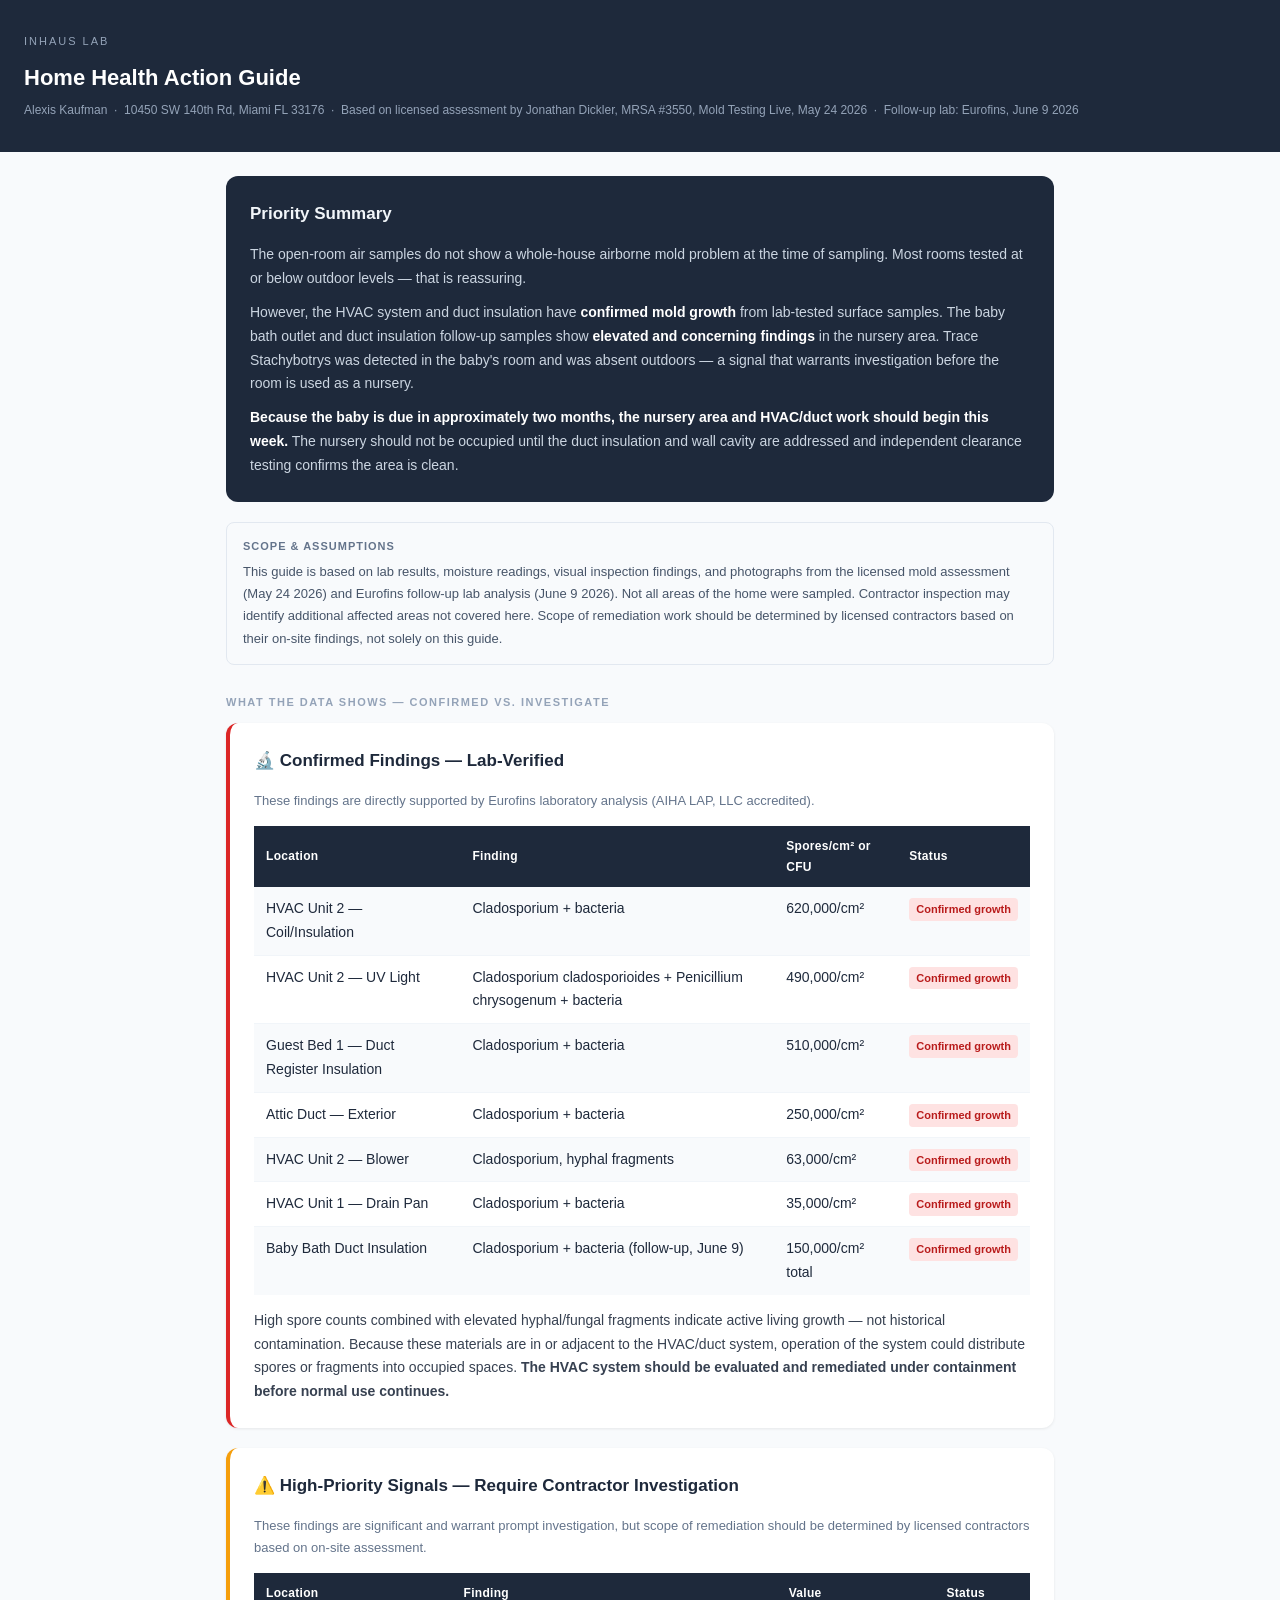
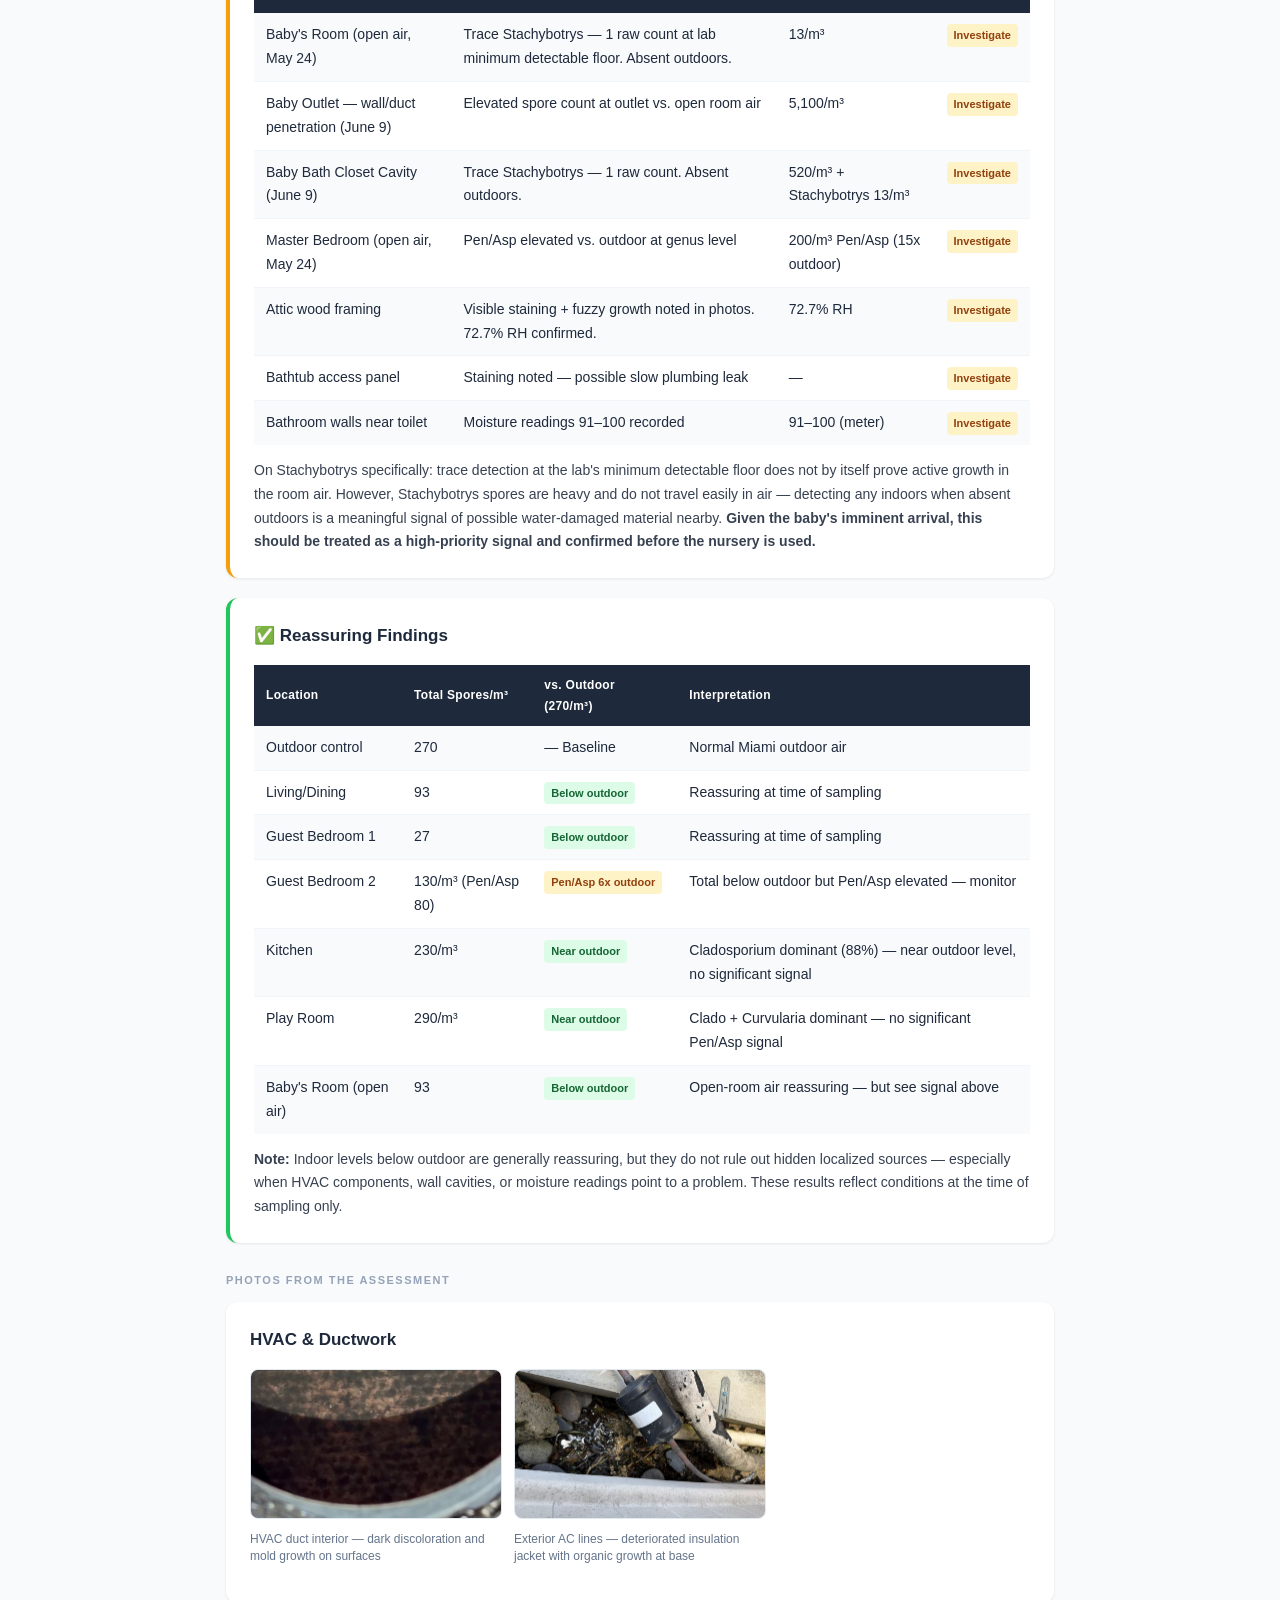
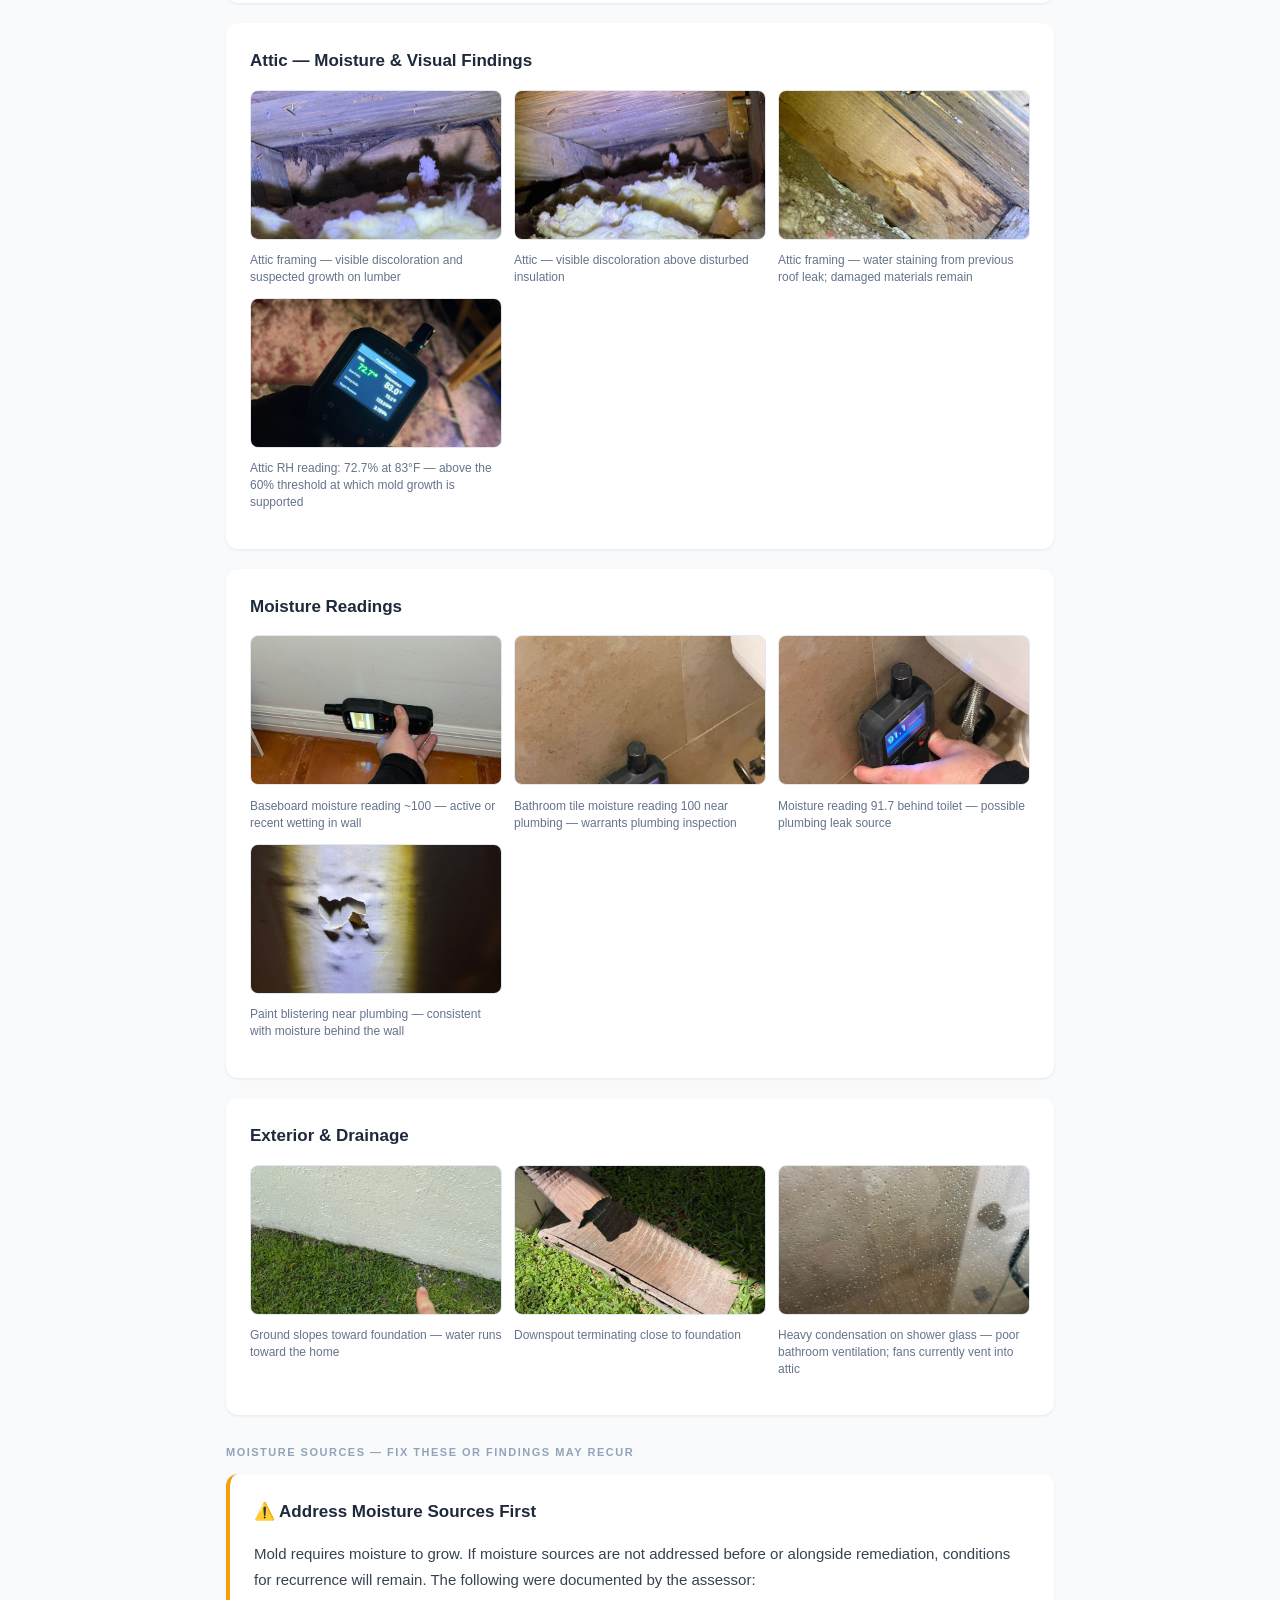
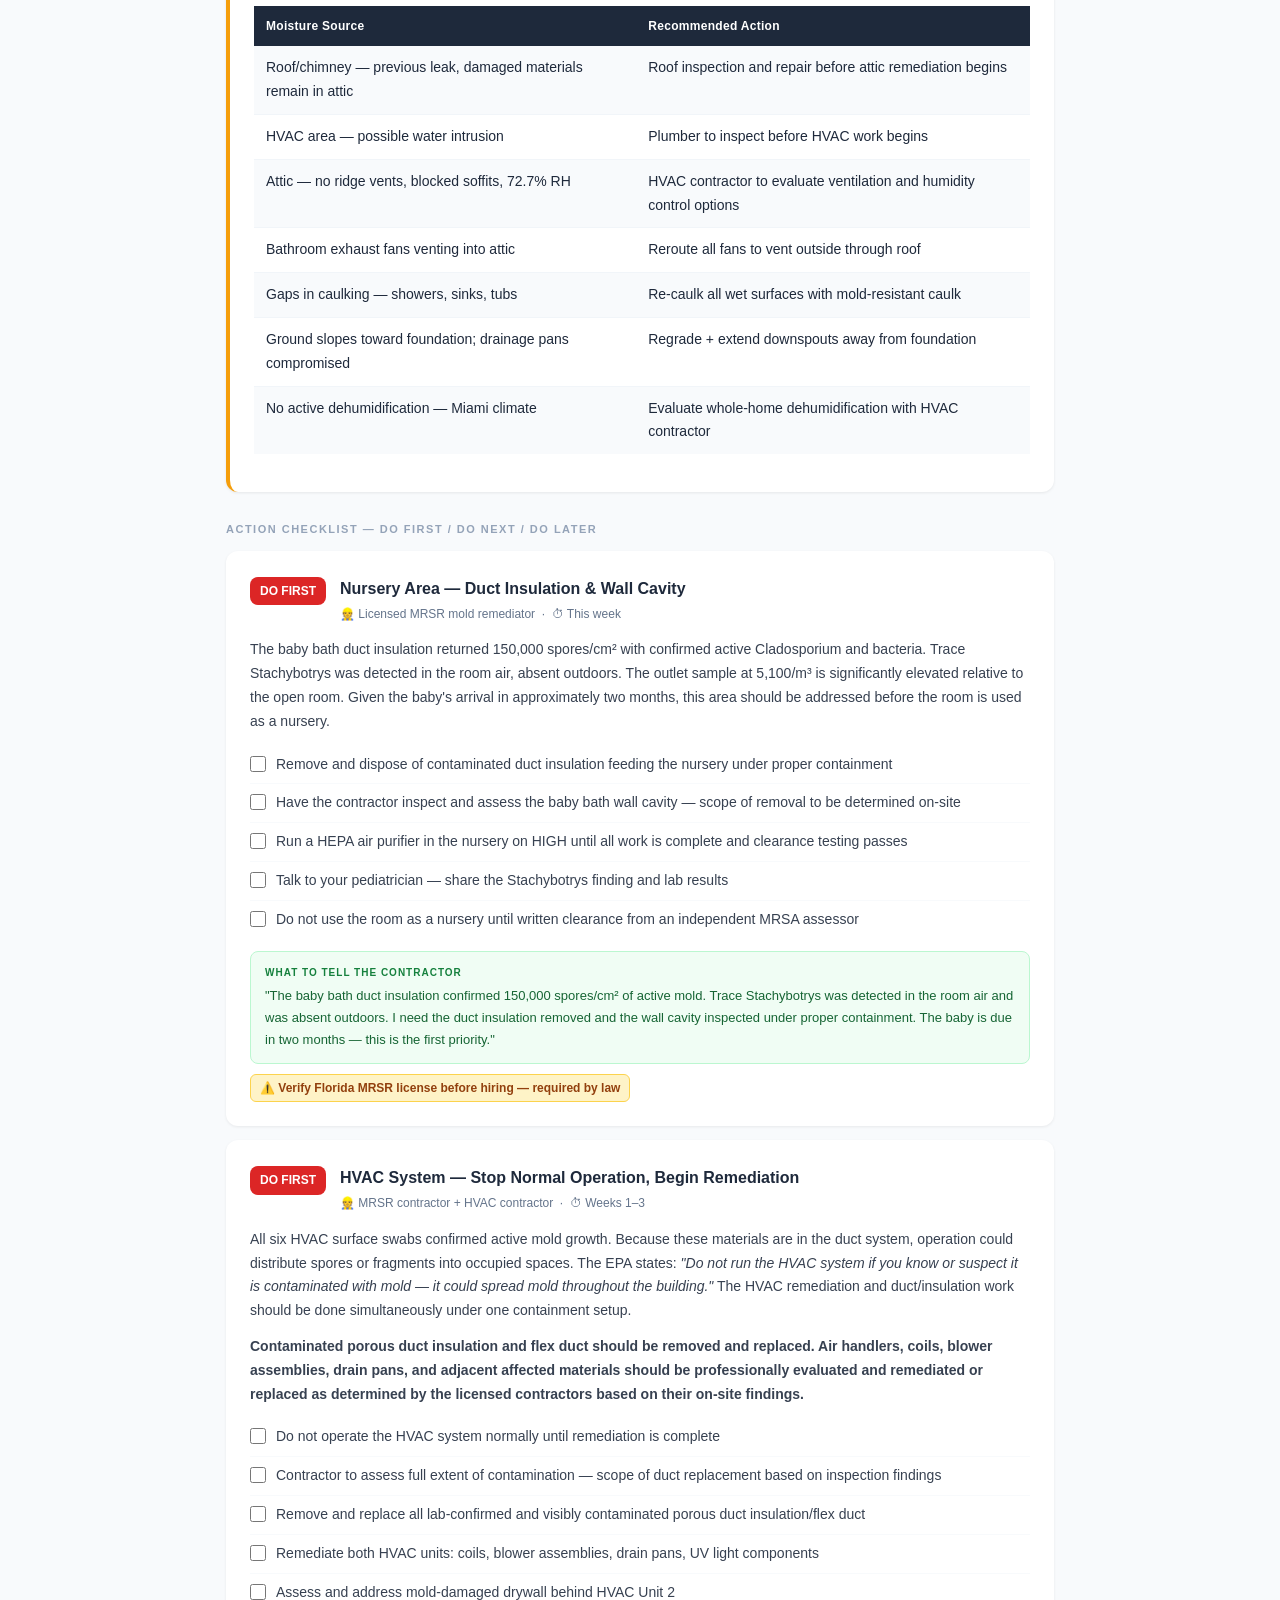
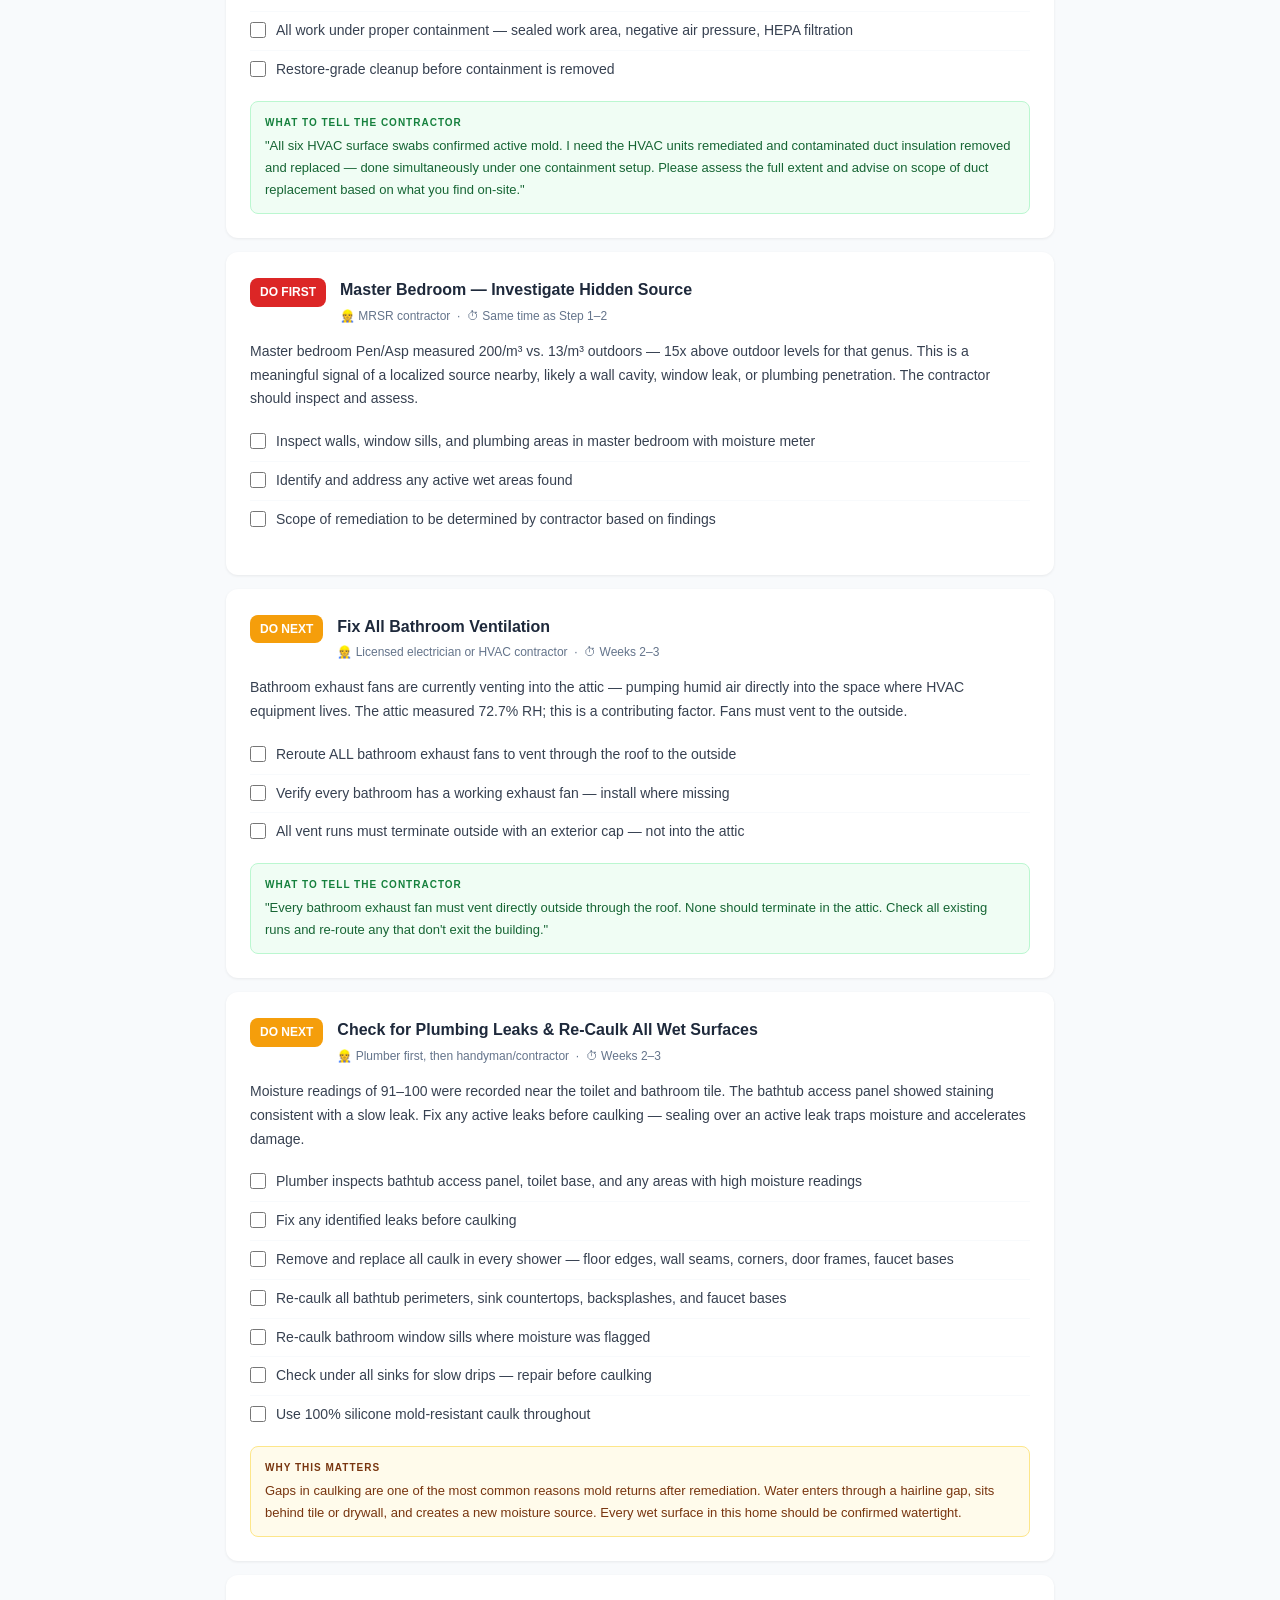
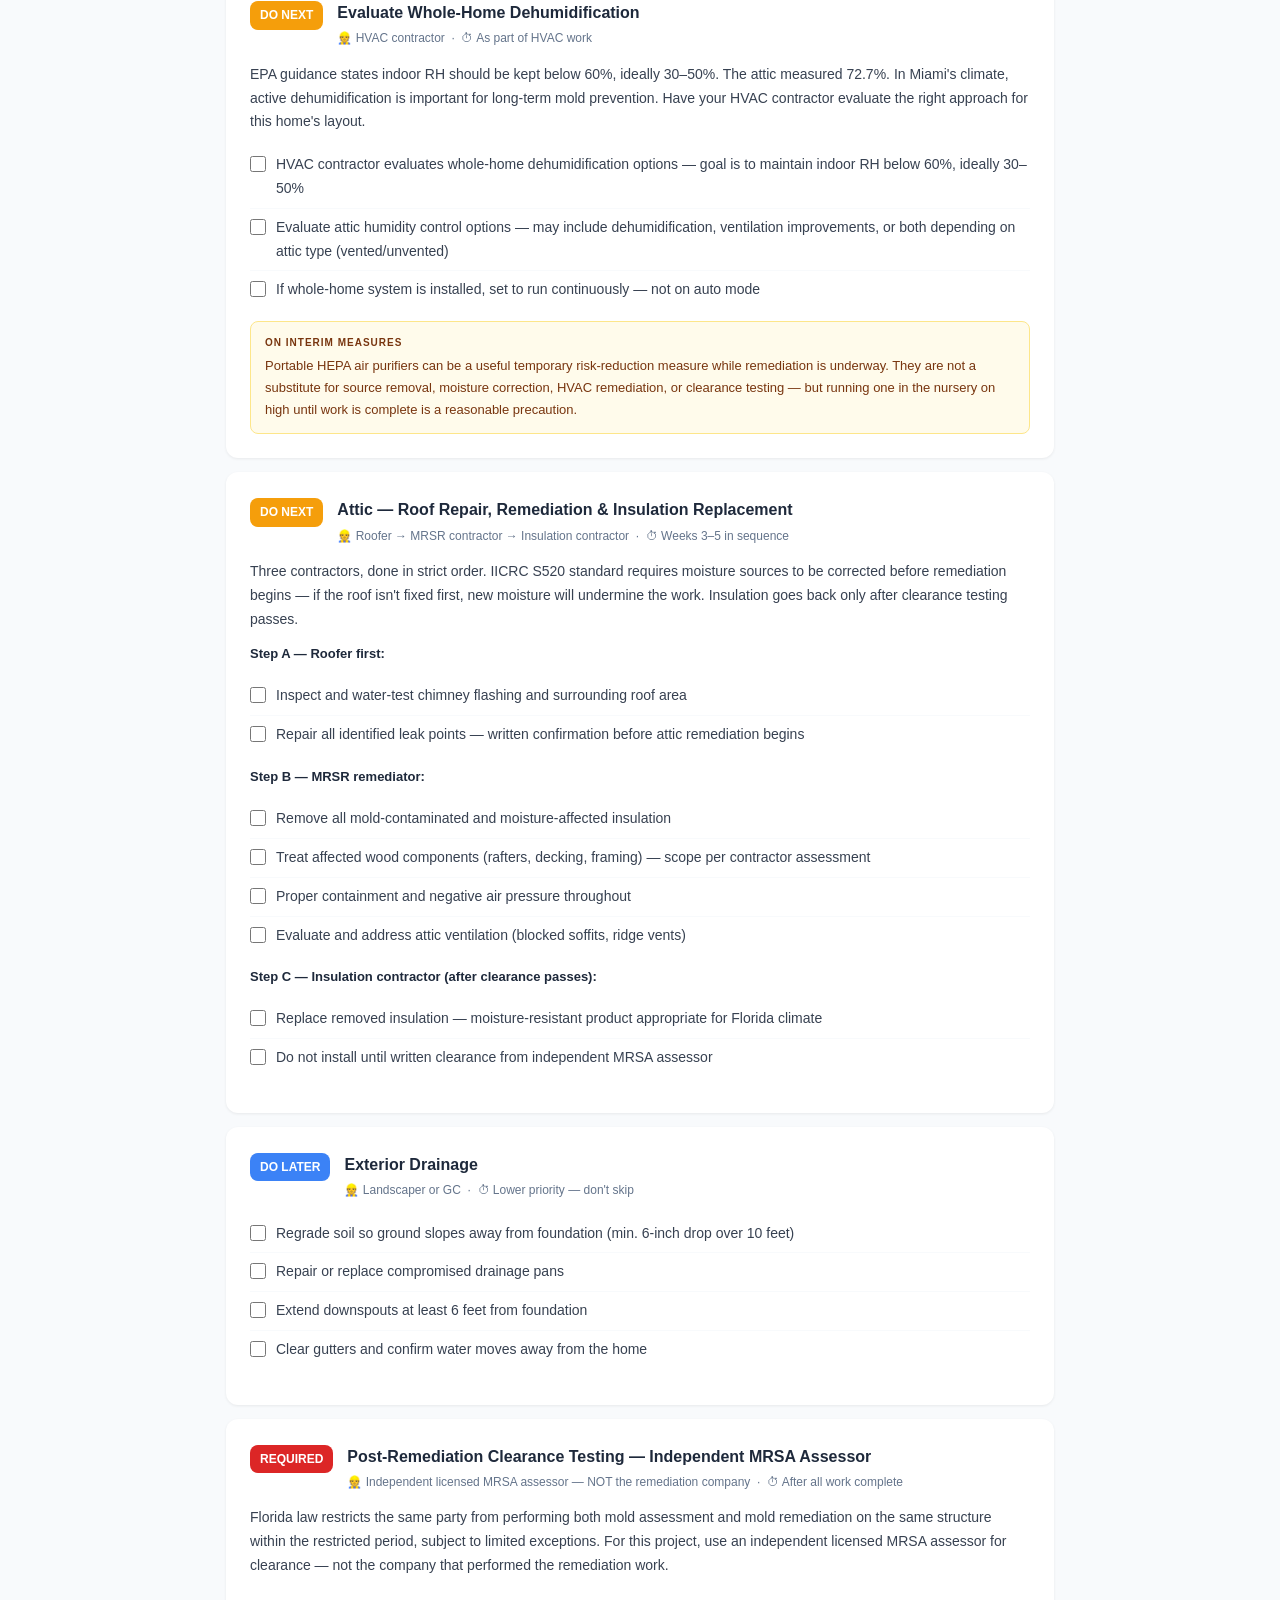
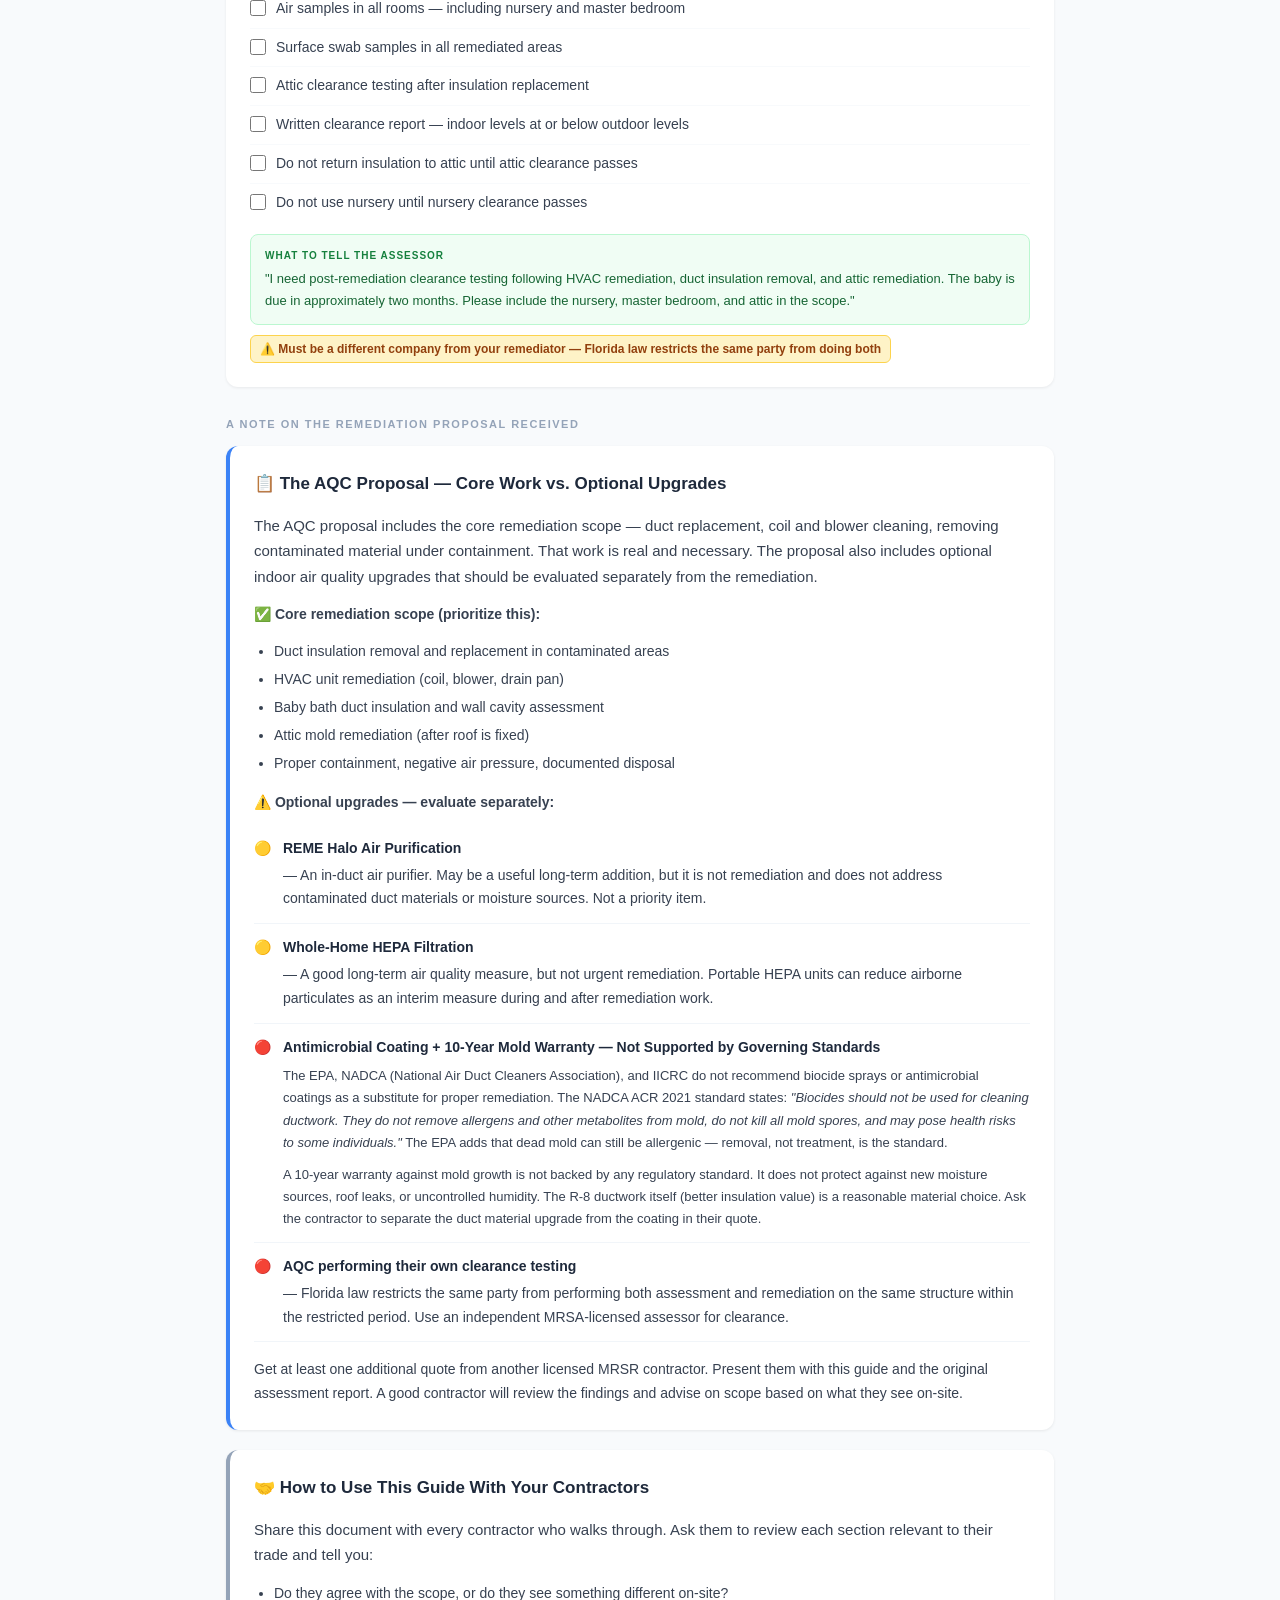
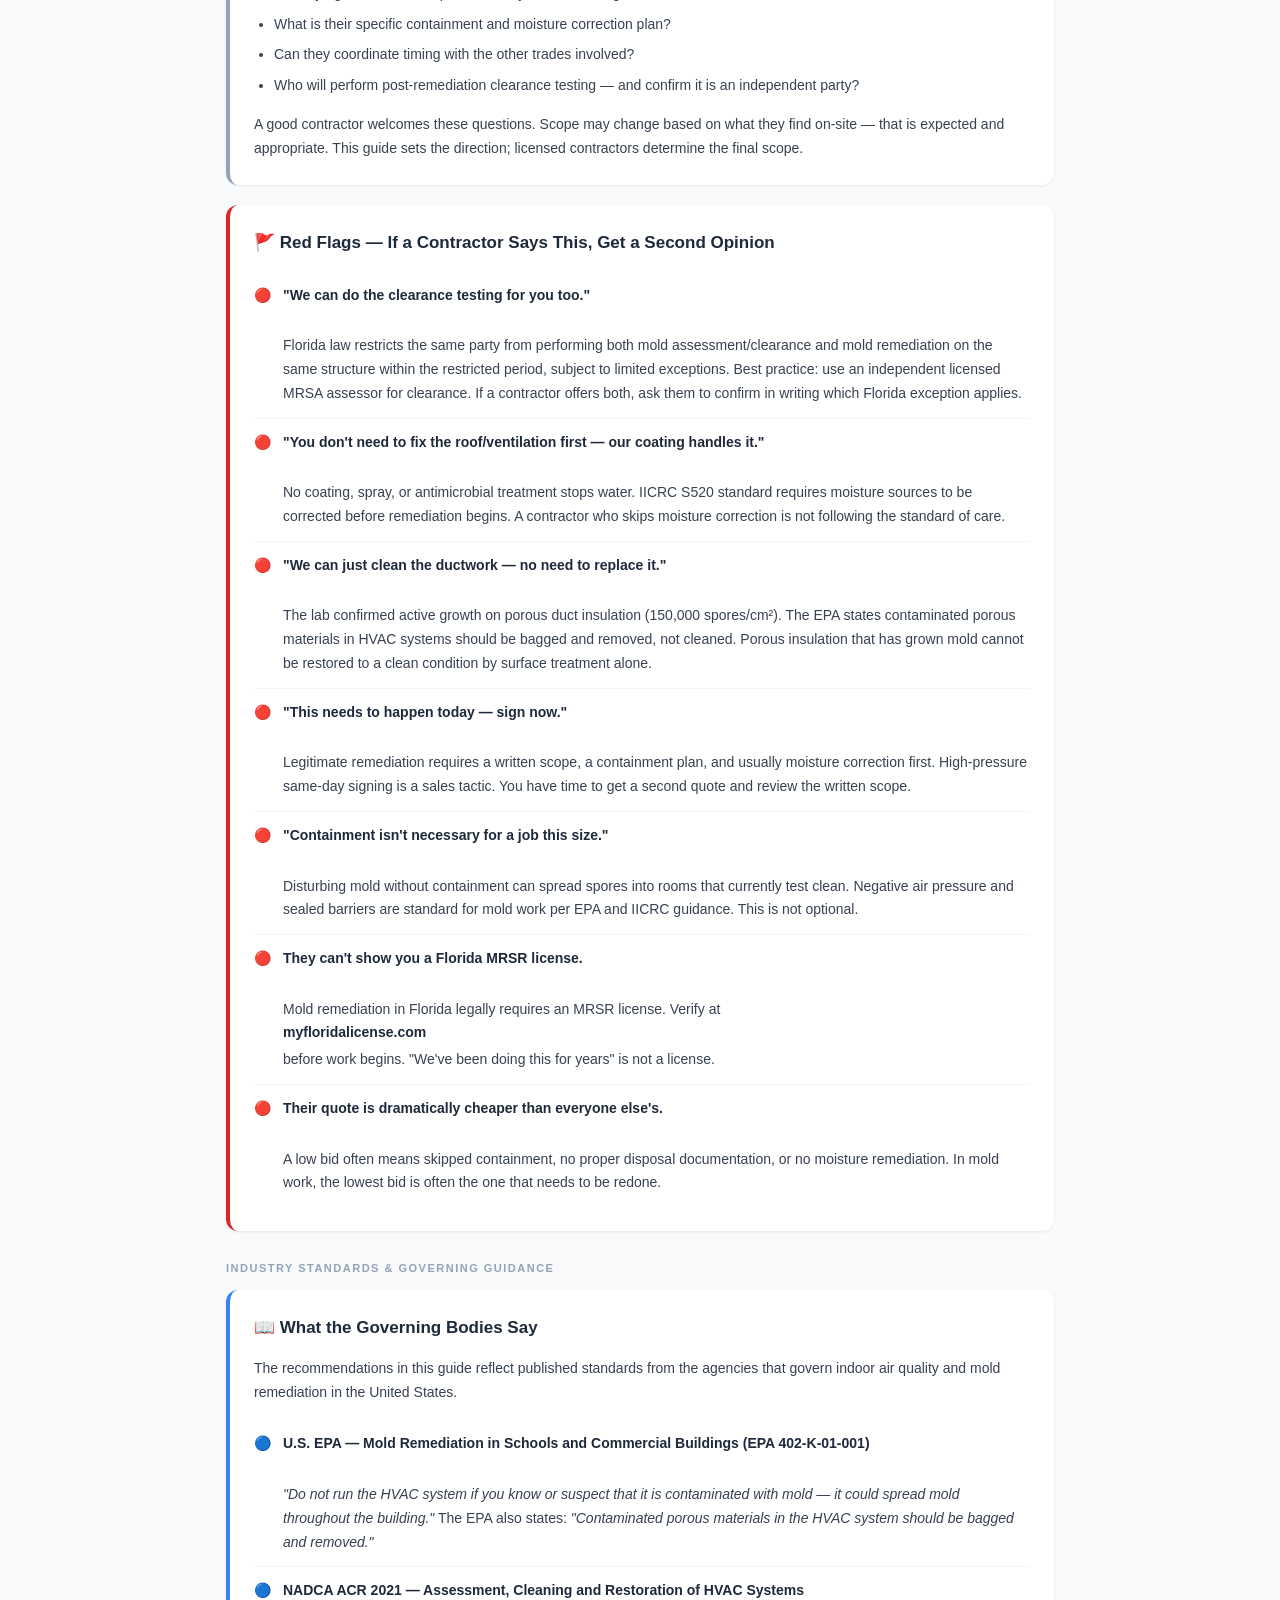
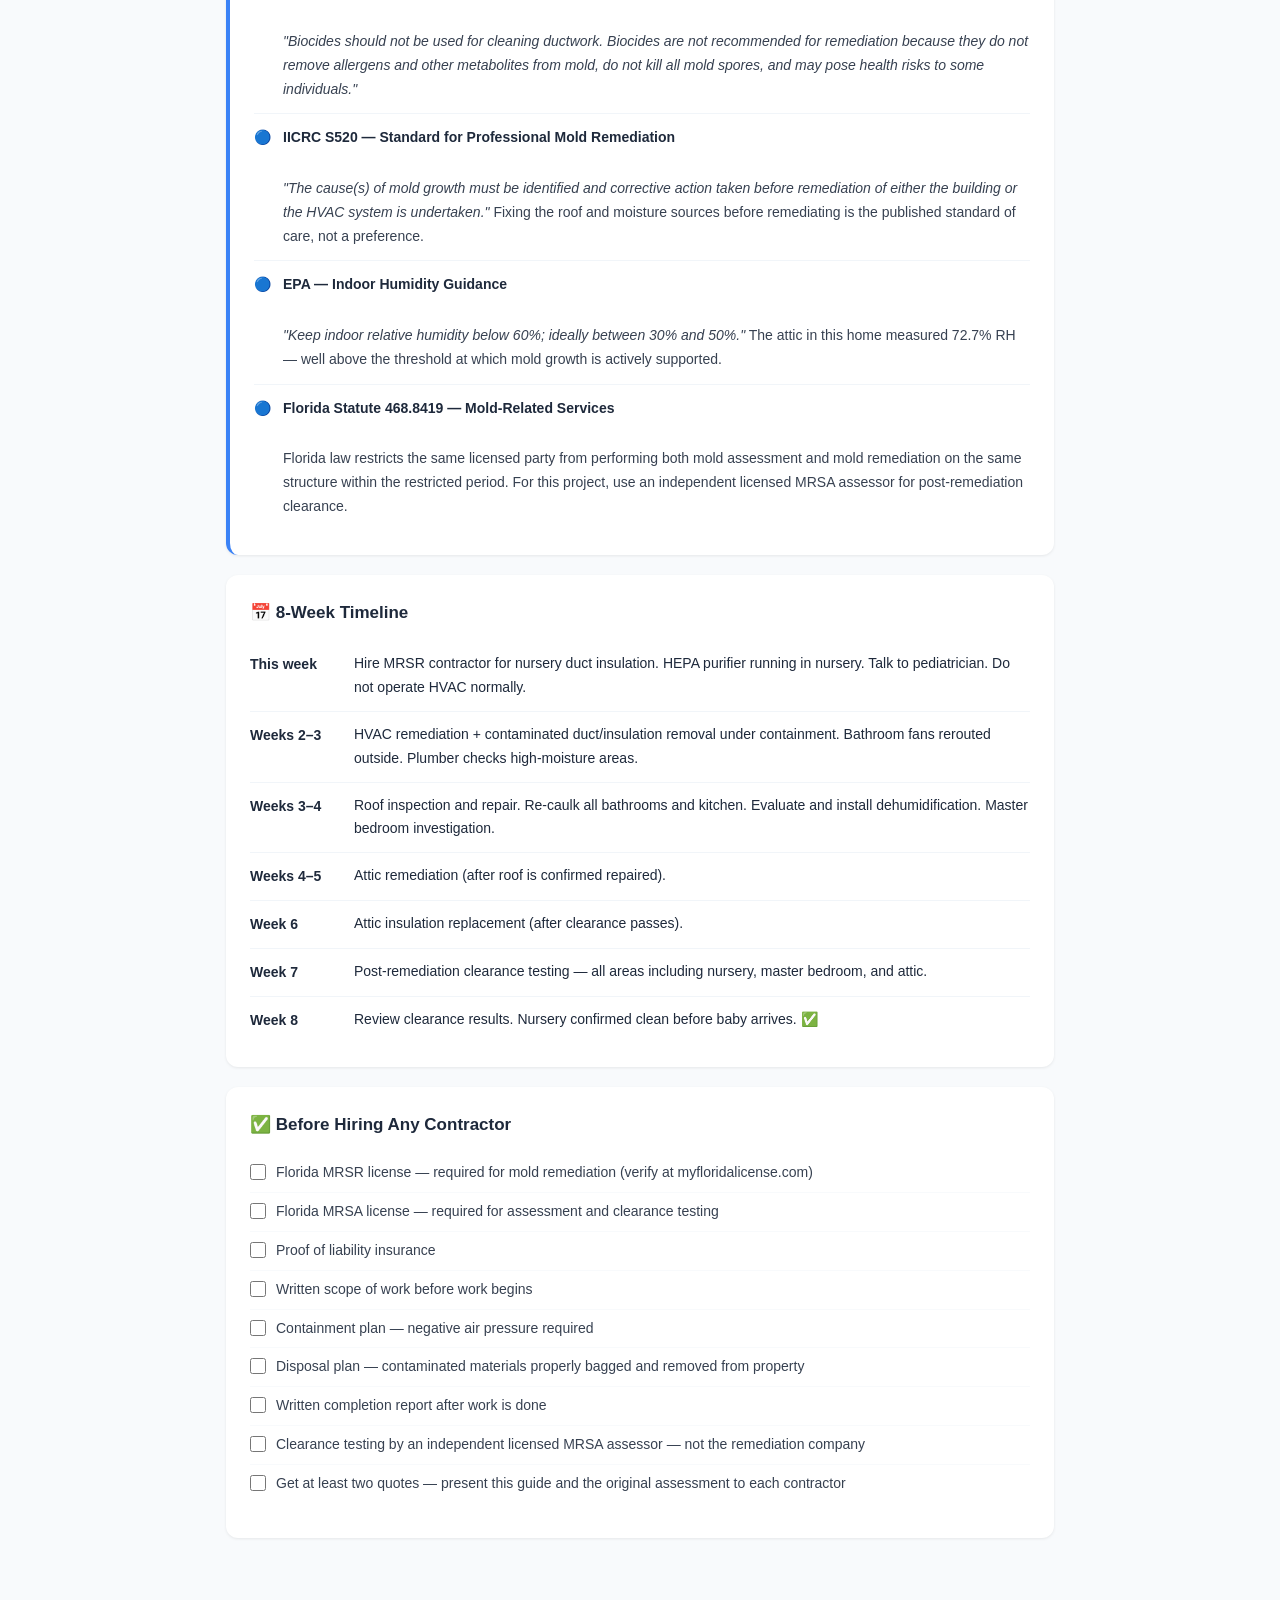
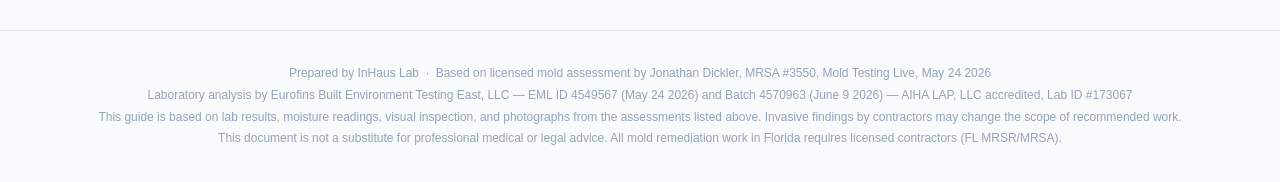
==== commit 6f08a6a1: "fix: Play Room 290 not 230, Guest Bed 2 Pen/Asp 80 flagged, Kitchen Clado not Basidio" ====
--- a/alexis-guide.html
+++ b/alexis-guide.html
@@ -141,9 +141,9 @@
       <tr><td>Outdoor control</td><td>270</td><td>— Baseline</td><td>Normal Miami outdoor air</td></tr>
       <tr><td>Living/Dining</td><td>93</td><td><span class="tag tag-green">Below outdoor</span></td><td>Reassuring at time of sampling</td></tr>
       <tr><td>Guest Bedroom 1</td><td>27</td><td><span class="tag tag-green">Below outdoor</span></td><td>Reassuring at time of sampling</td></tr>
-      <tr><td>Guest Bedroom 2</td><td>130</td><td><span class="tag tag-green">Below outdoor</span></td><td>Reassuring at time of sampling</td></tr>
-      <tr><td>Kitchen</td><td>230</td><td><span class="tag tag-green">Near outdoor</span></td><td>Basidio dominant — likely outdoor-derived</td></tr>
-      <tr><td>Play Room</td><td>230 (Pen/Asp 93)</td><td><span class="tag tag-amber">Pen/Asp 7x outdoor</span></td><td>Moderate Pen/Asp elevation — monitor</td></tr>
+      <tr><td>Guest Bedroom 2</td><td>130/m³ (Pen/Asp 80)</td><td><span class="tag tag-amber">Pen/Asp 6x outdoor</span></td><td>Total below outdoor but Pen/Asp elevated — monitor</td></tr>
+      <tr><td>Kitchen</td><td>230/m³</td><td><span class="tag tag-green">Near outdoor</span></td><td>Cladosporium dominant (88%) — near outdoor level, no significant signal</td></tr>
+      <tr><td>Play Room</td><td>290/m³</td><td><span class="tag tag-green">Near outdoor</span></td><td>Clado + Curvularia dominant — no significant Pen/Asp signal</td></tr>
       <tr><td>Baby's Room (open air)</td><td>93</td><td><span class="tag tag-green">Below outdoor</span></td><td>Open-room air reassuring — but see signal above</td></tr>
     </table>
     <p style="margin-top:14px;font-size:14px;"><strong>Note:</strong> Indoor levels below outdoor are generally reassuring, but they do not rule out hidden localized sources — especially when HVAC components, wall cavities, or moisture readings point to a problem. These results reflect conditions at the time of sampling only.</p>
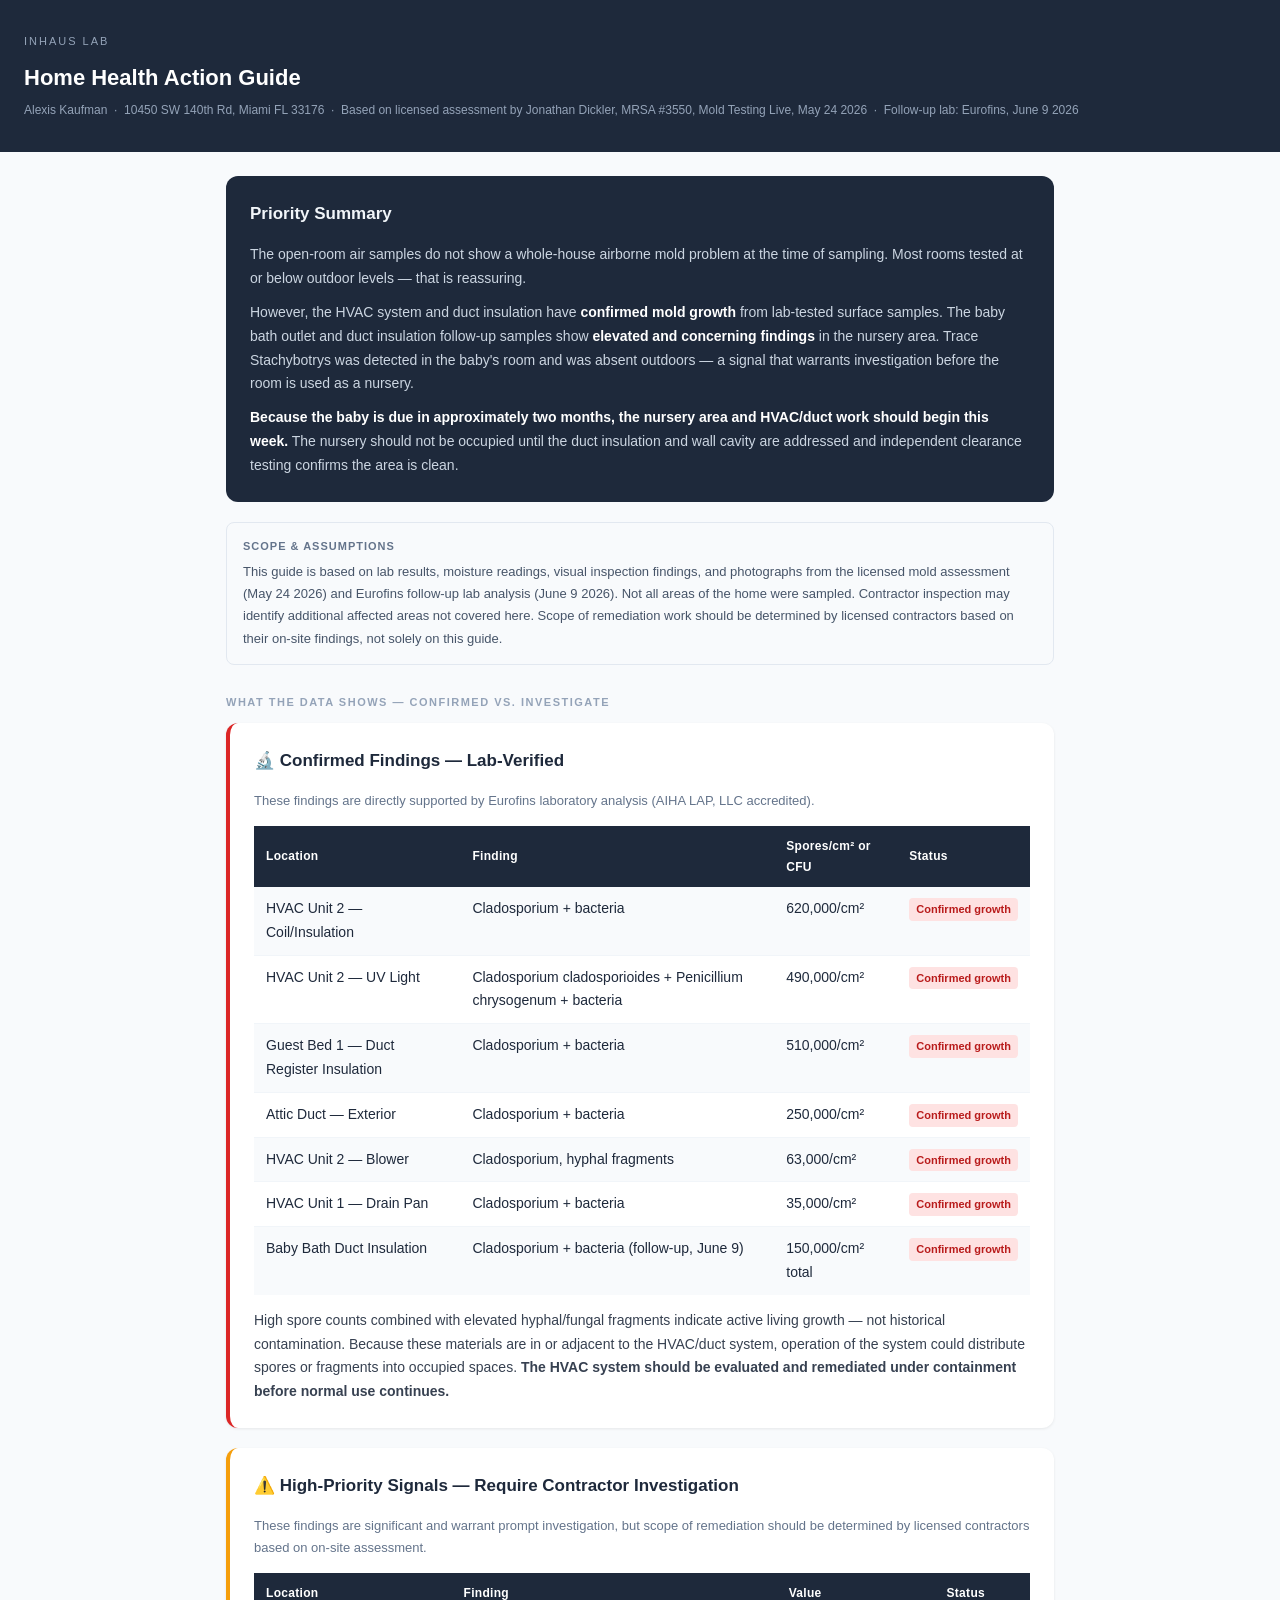
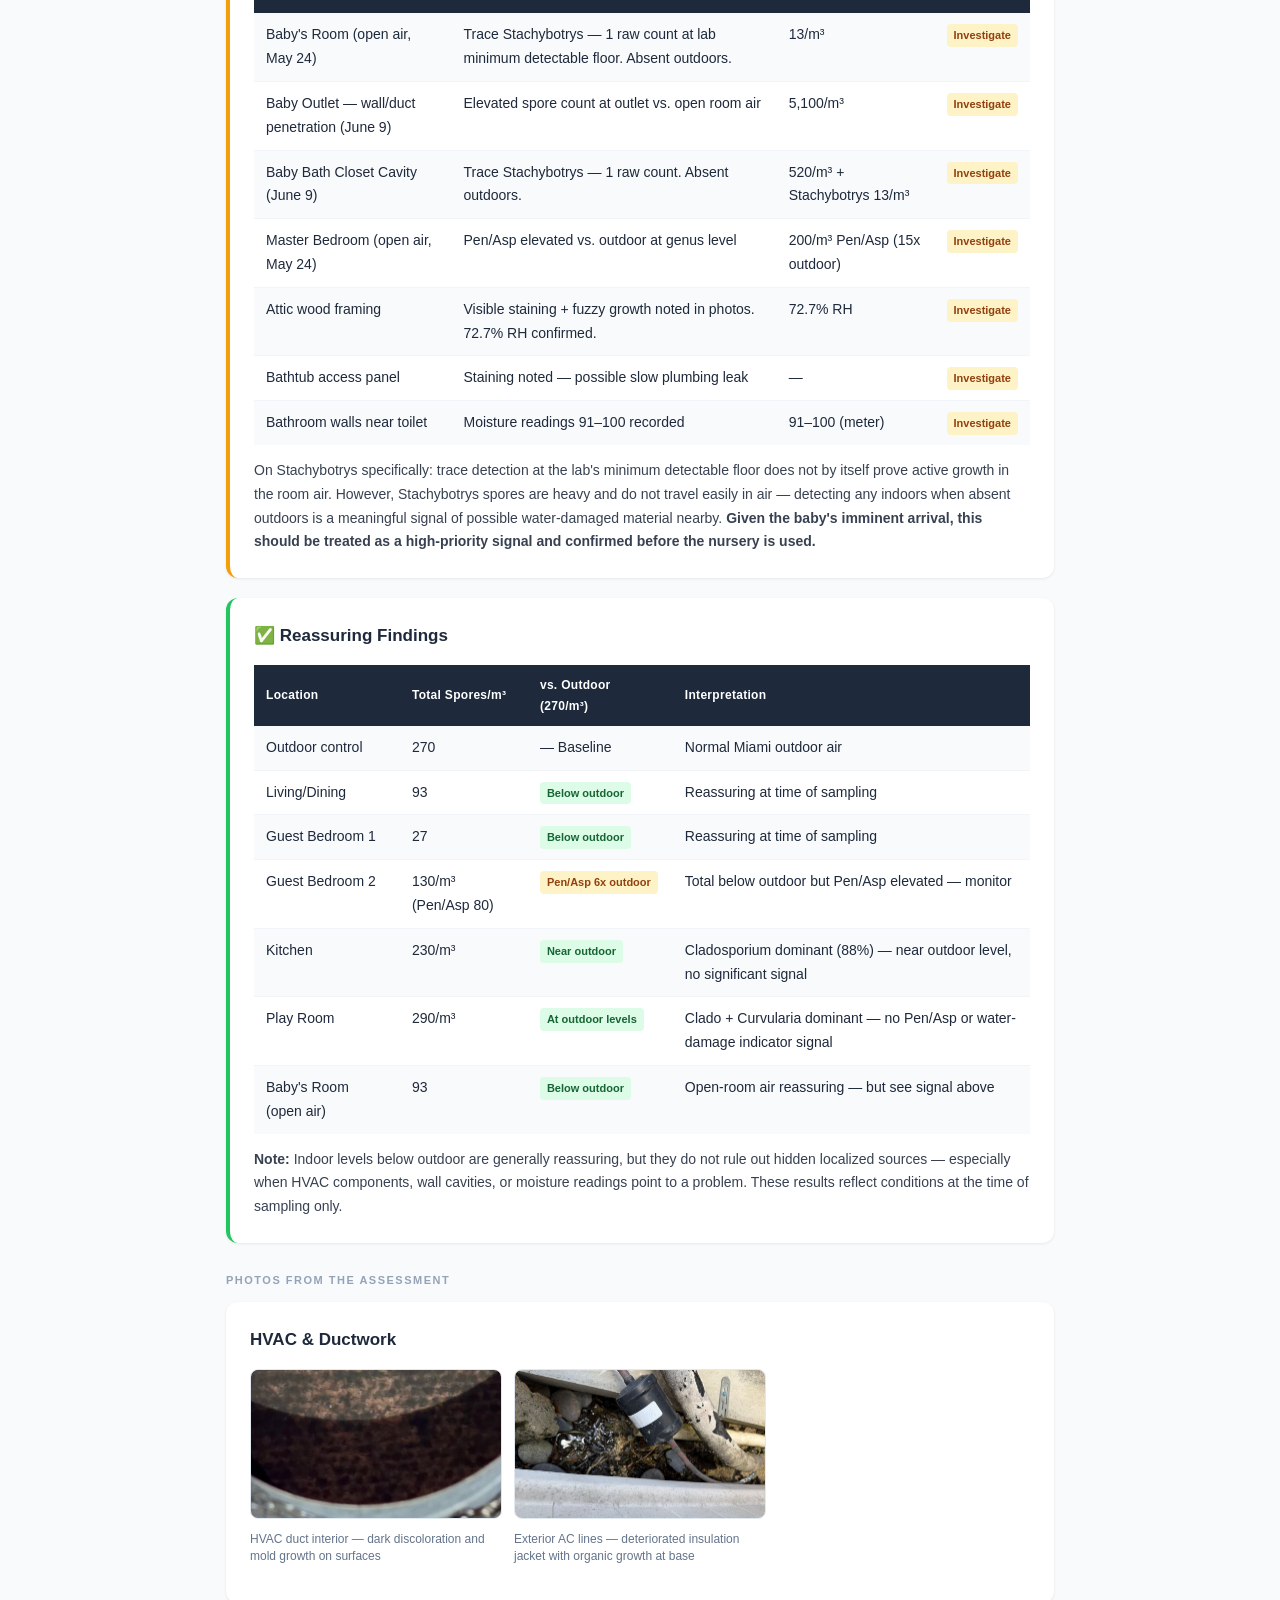
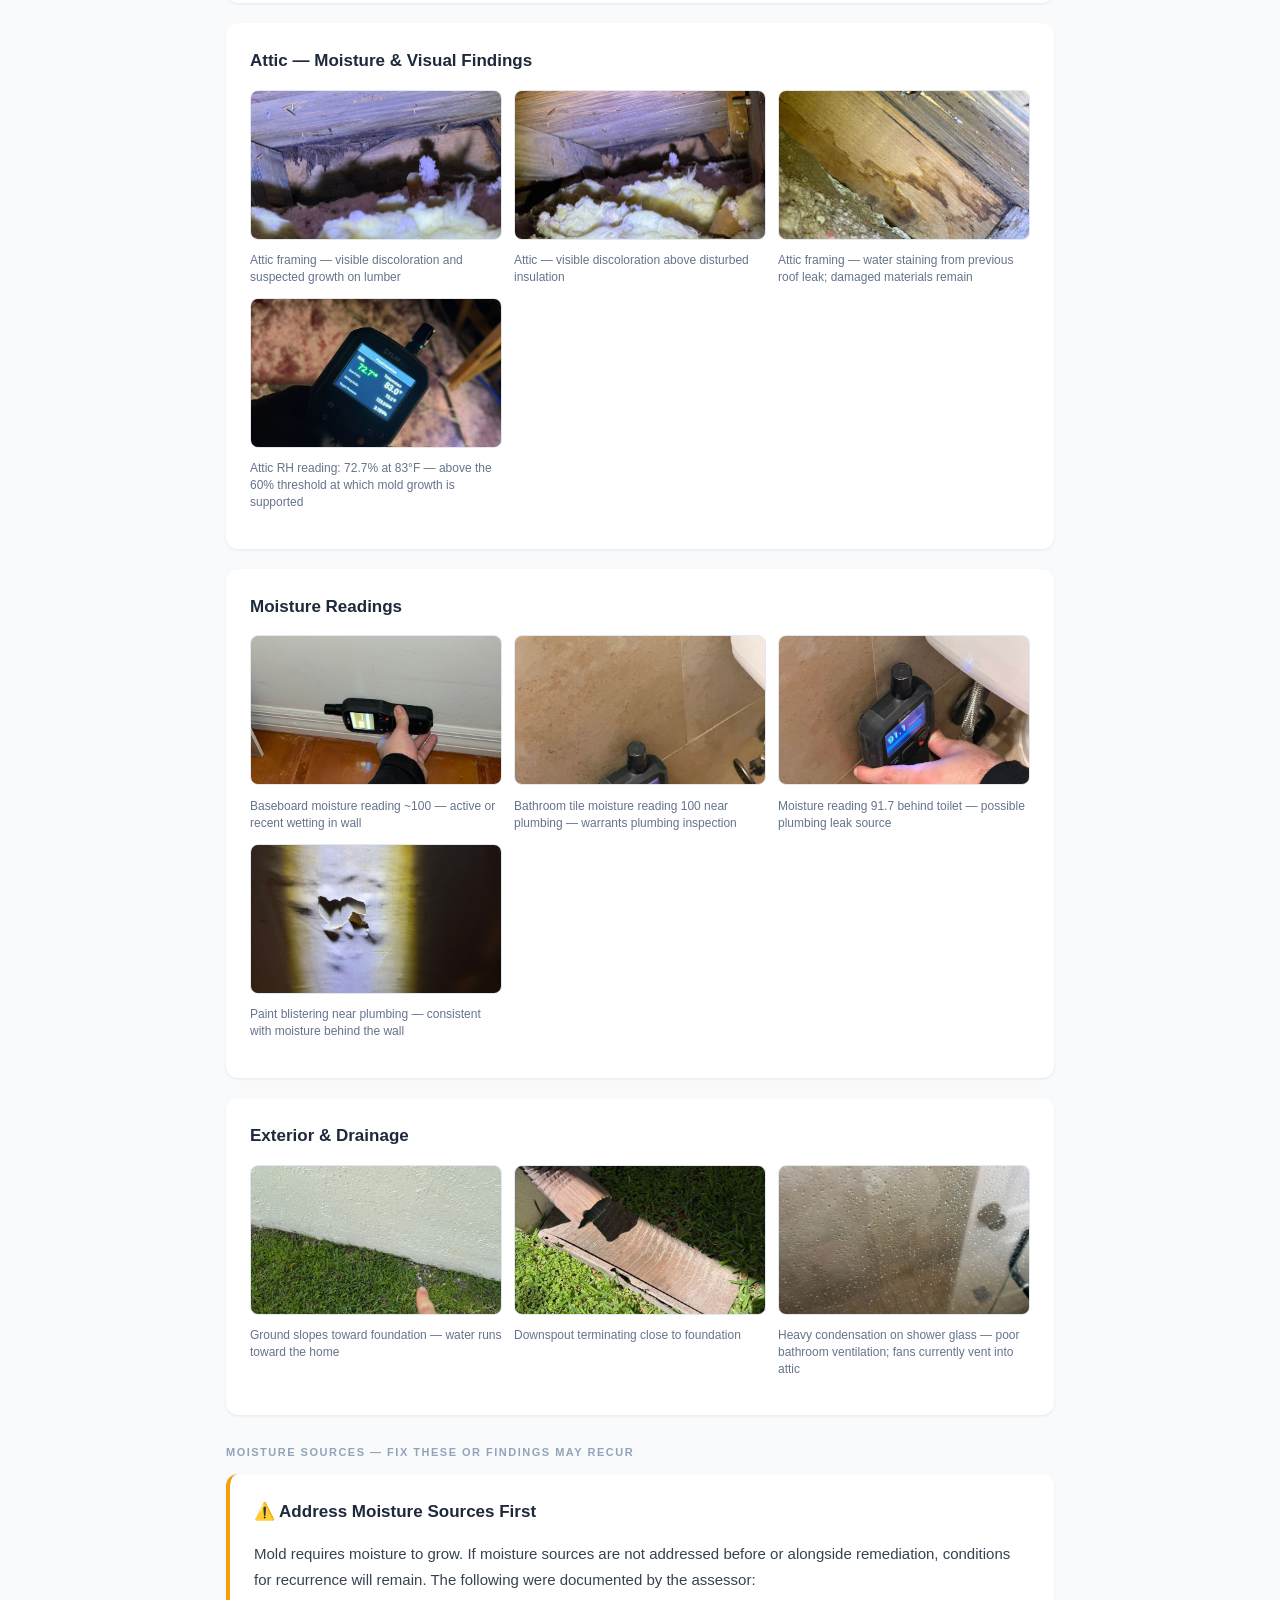
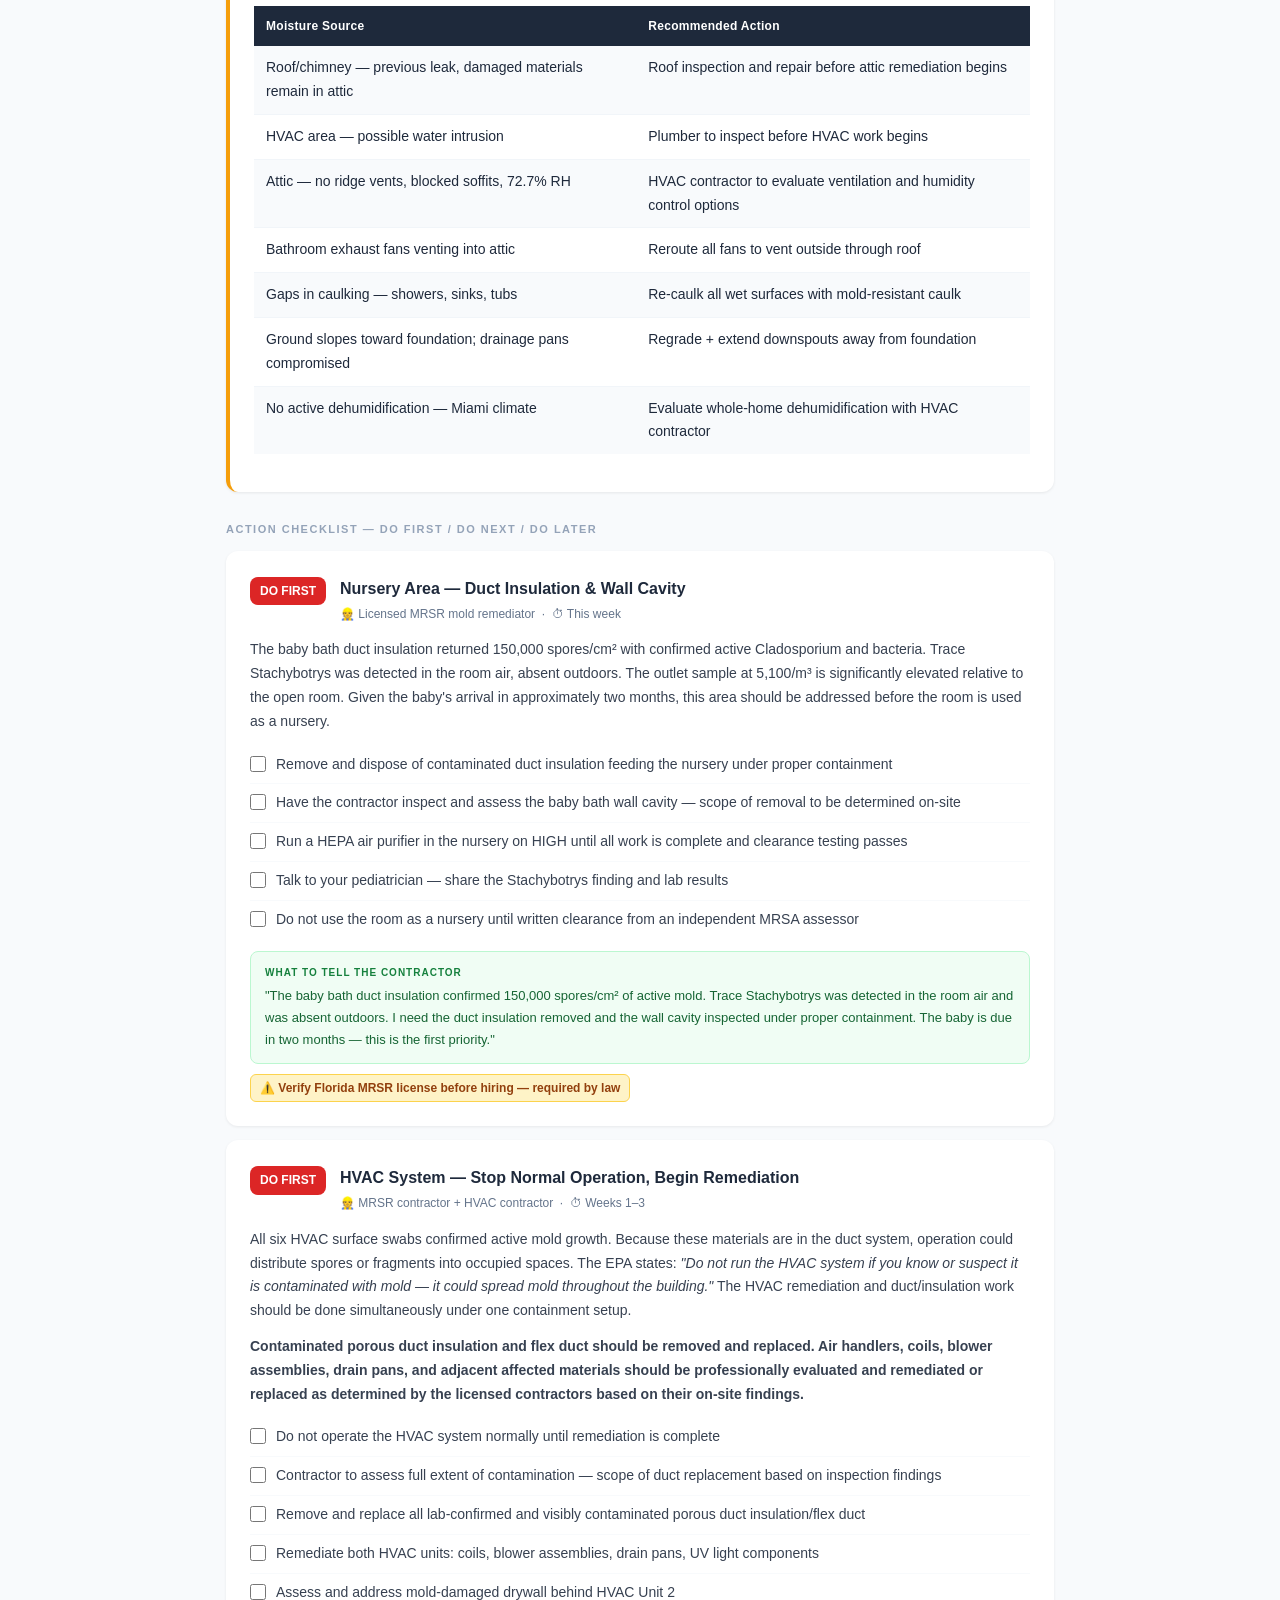
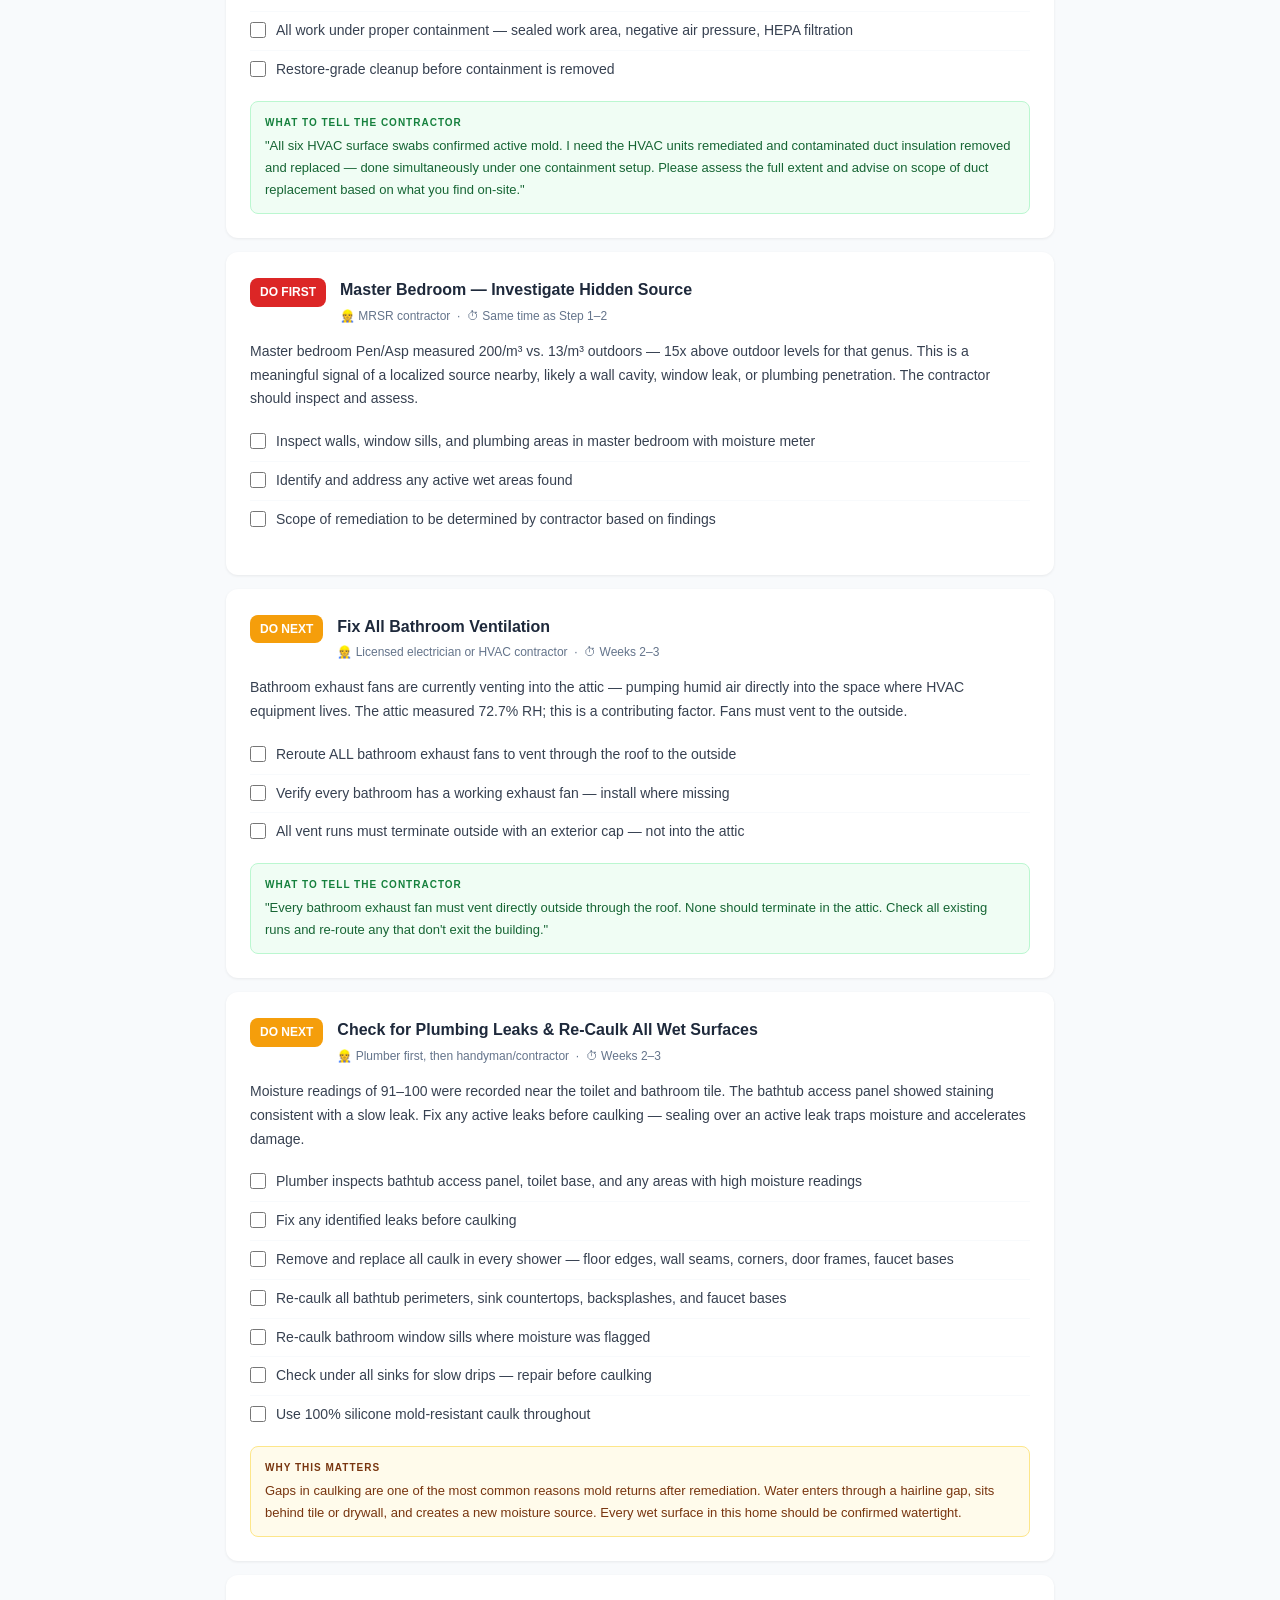
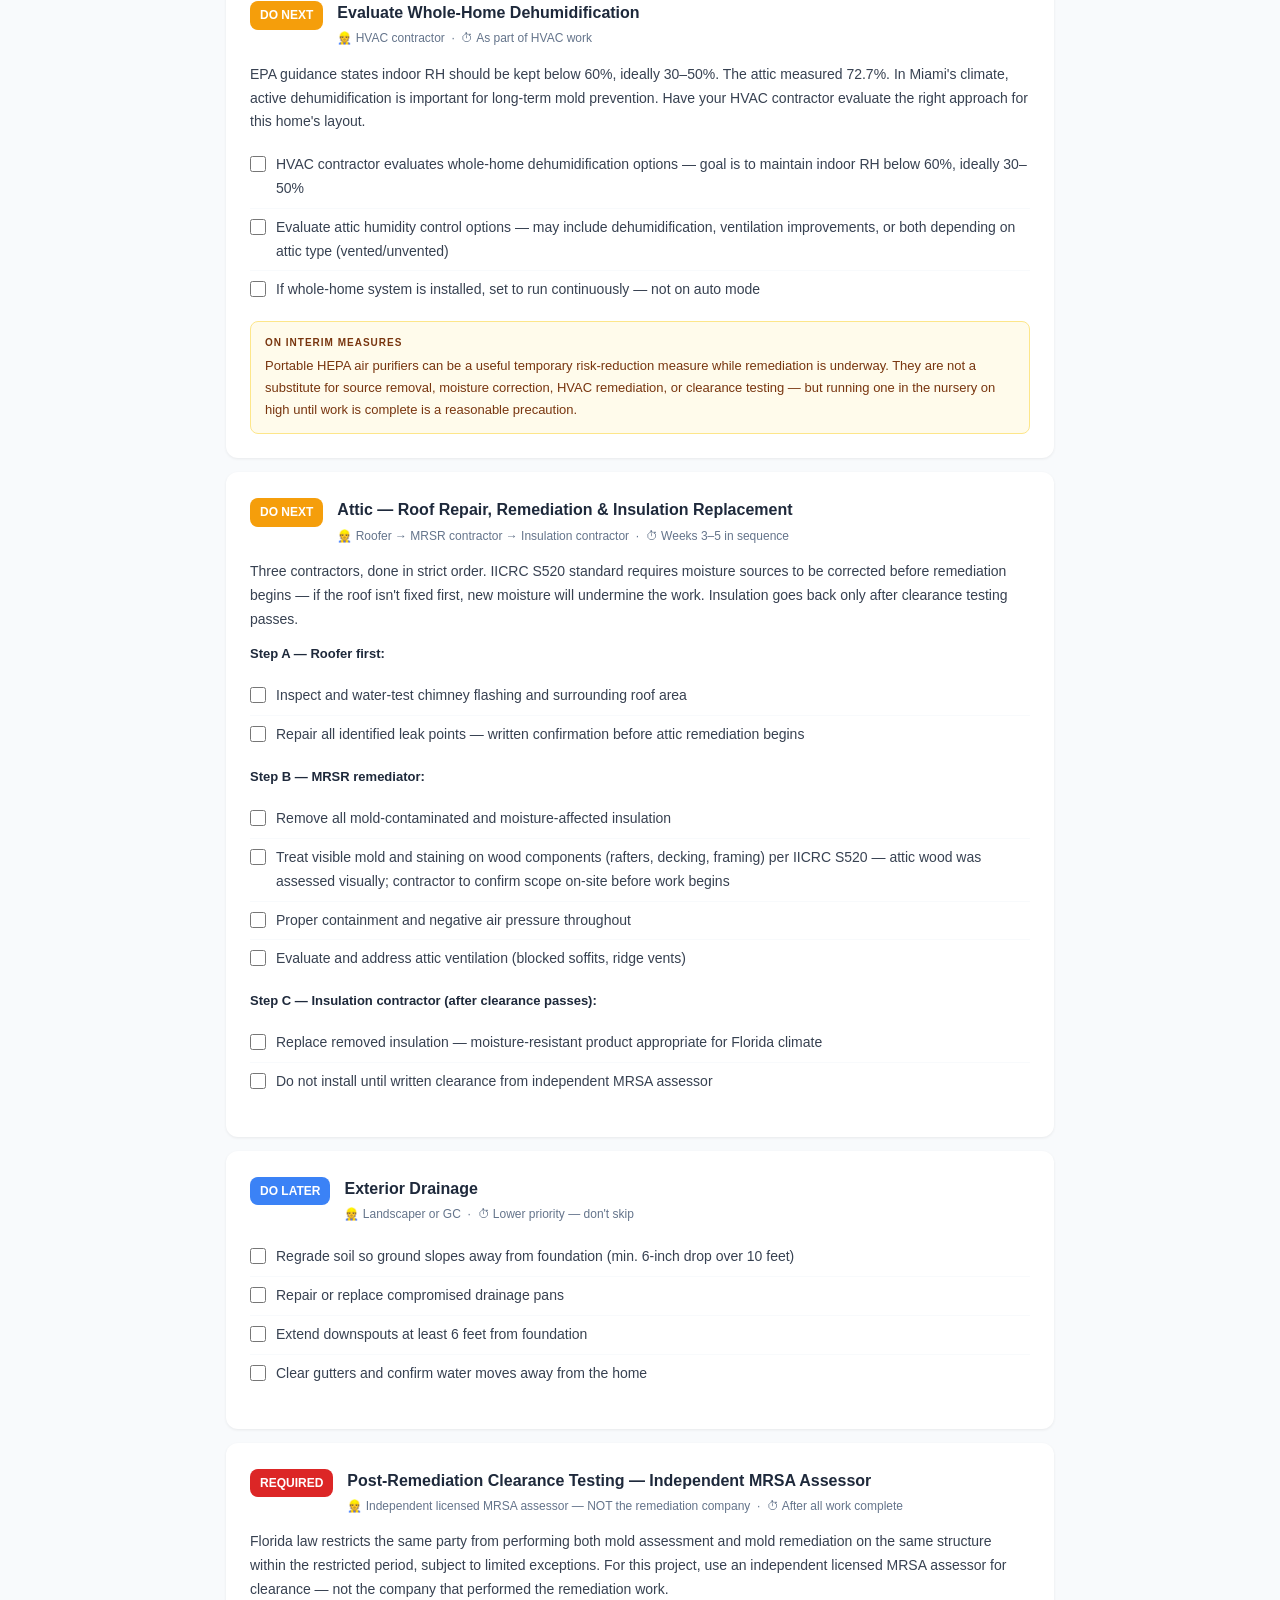
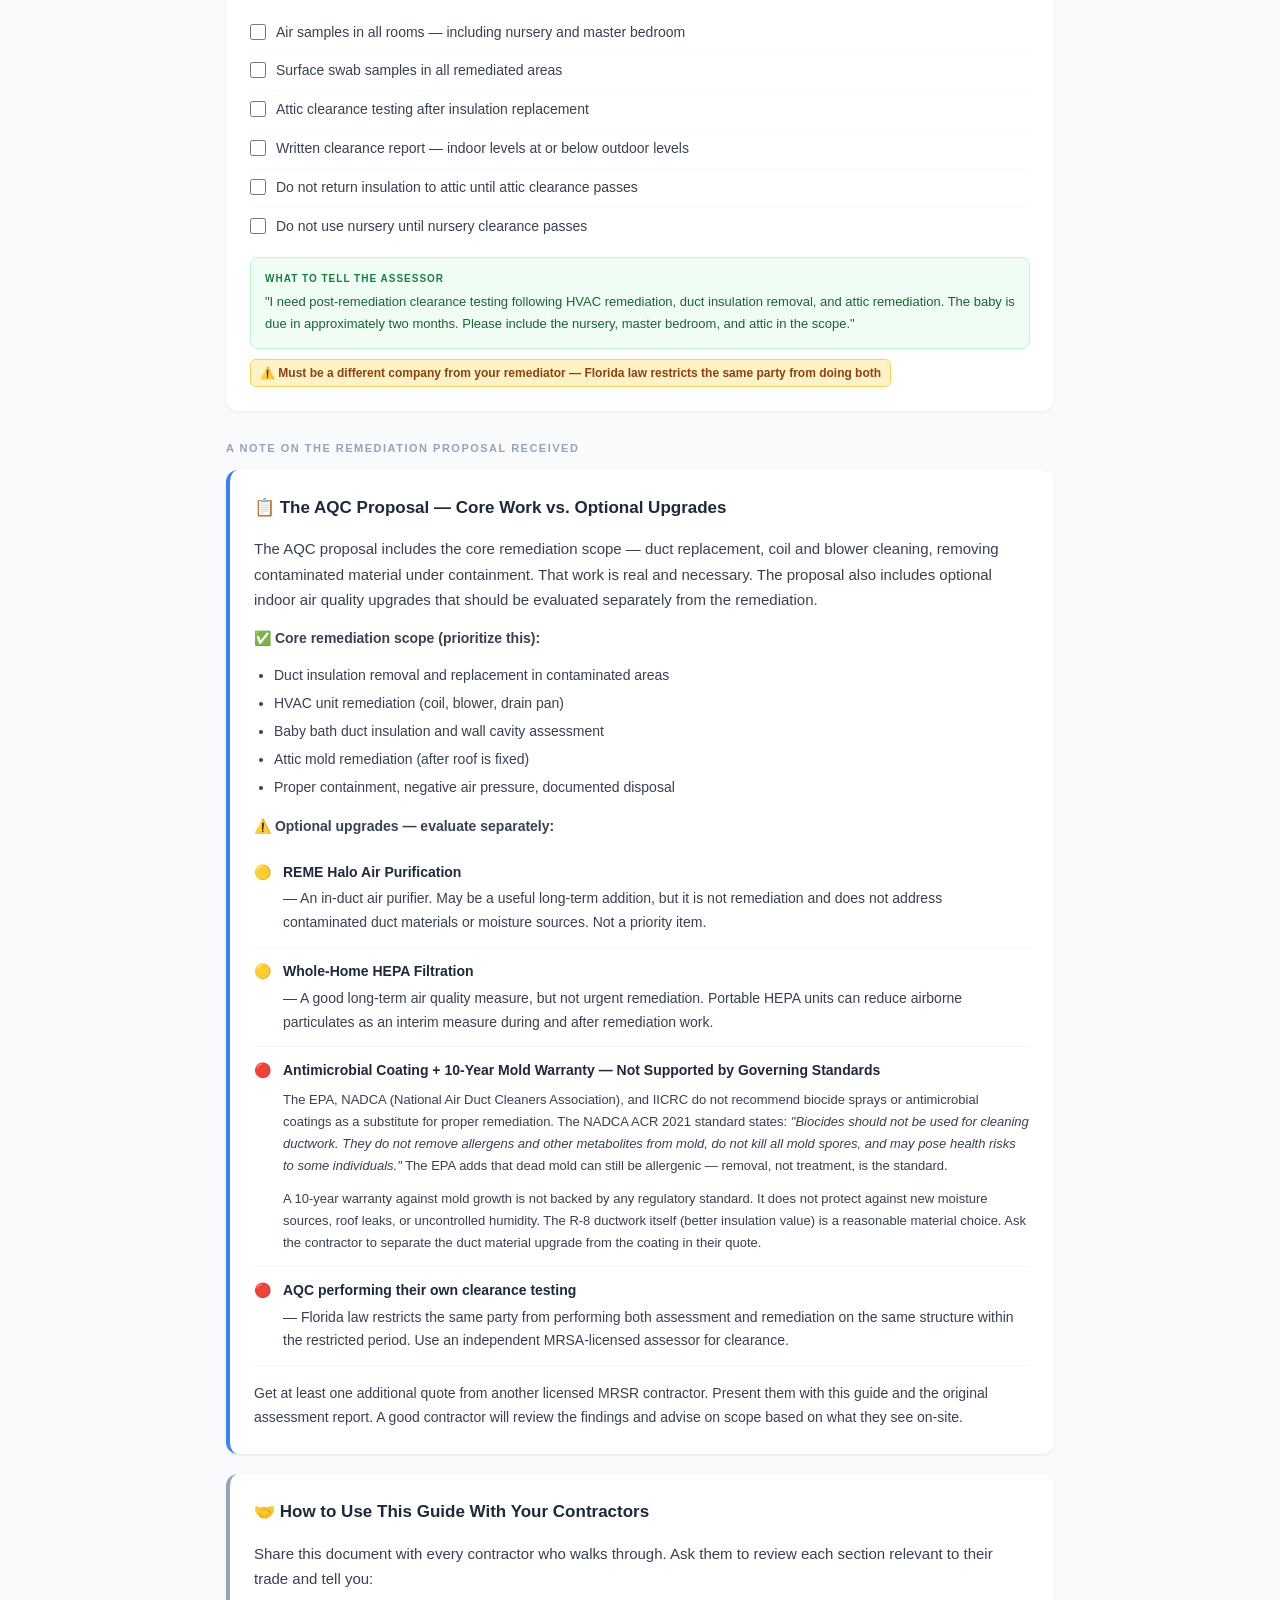
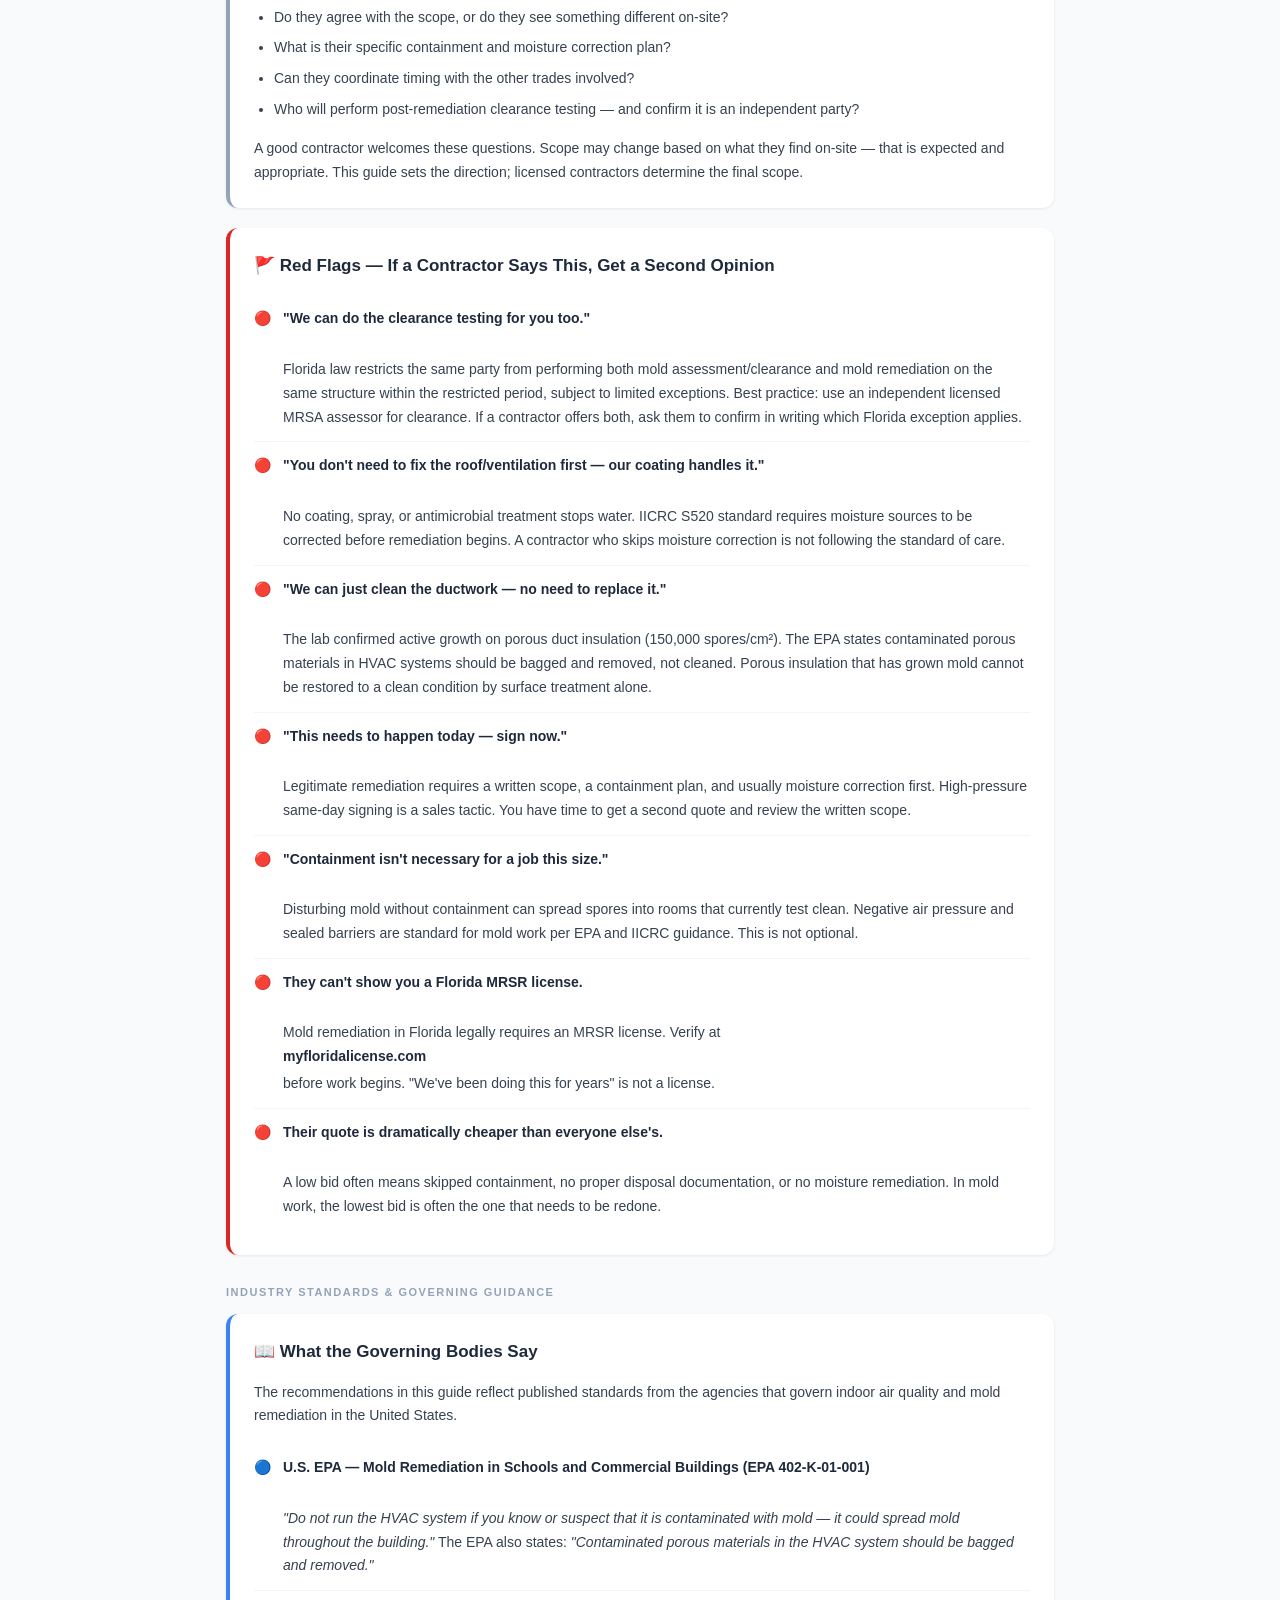
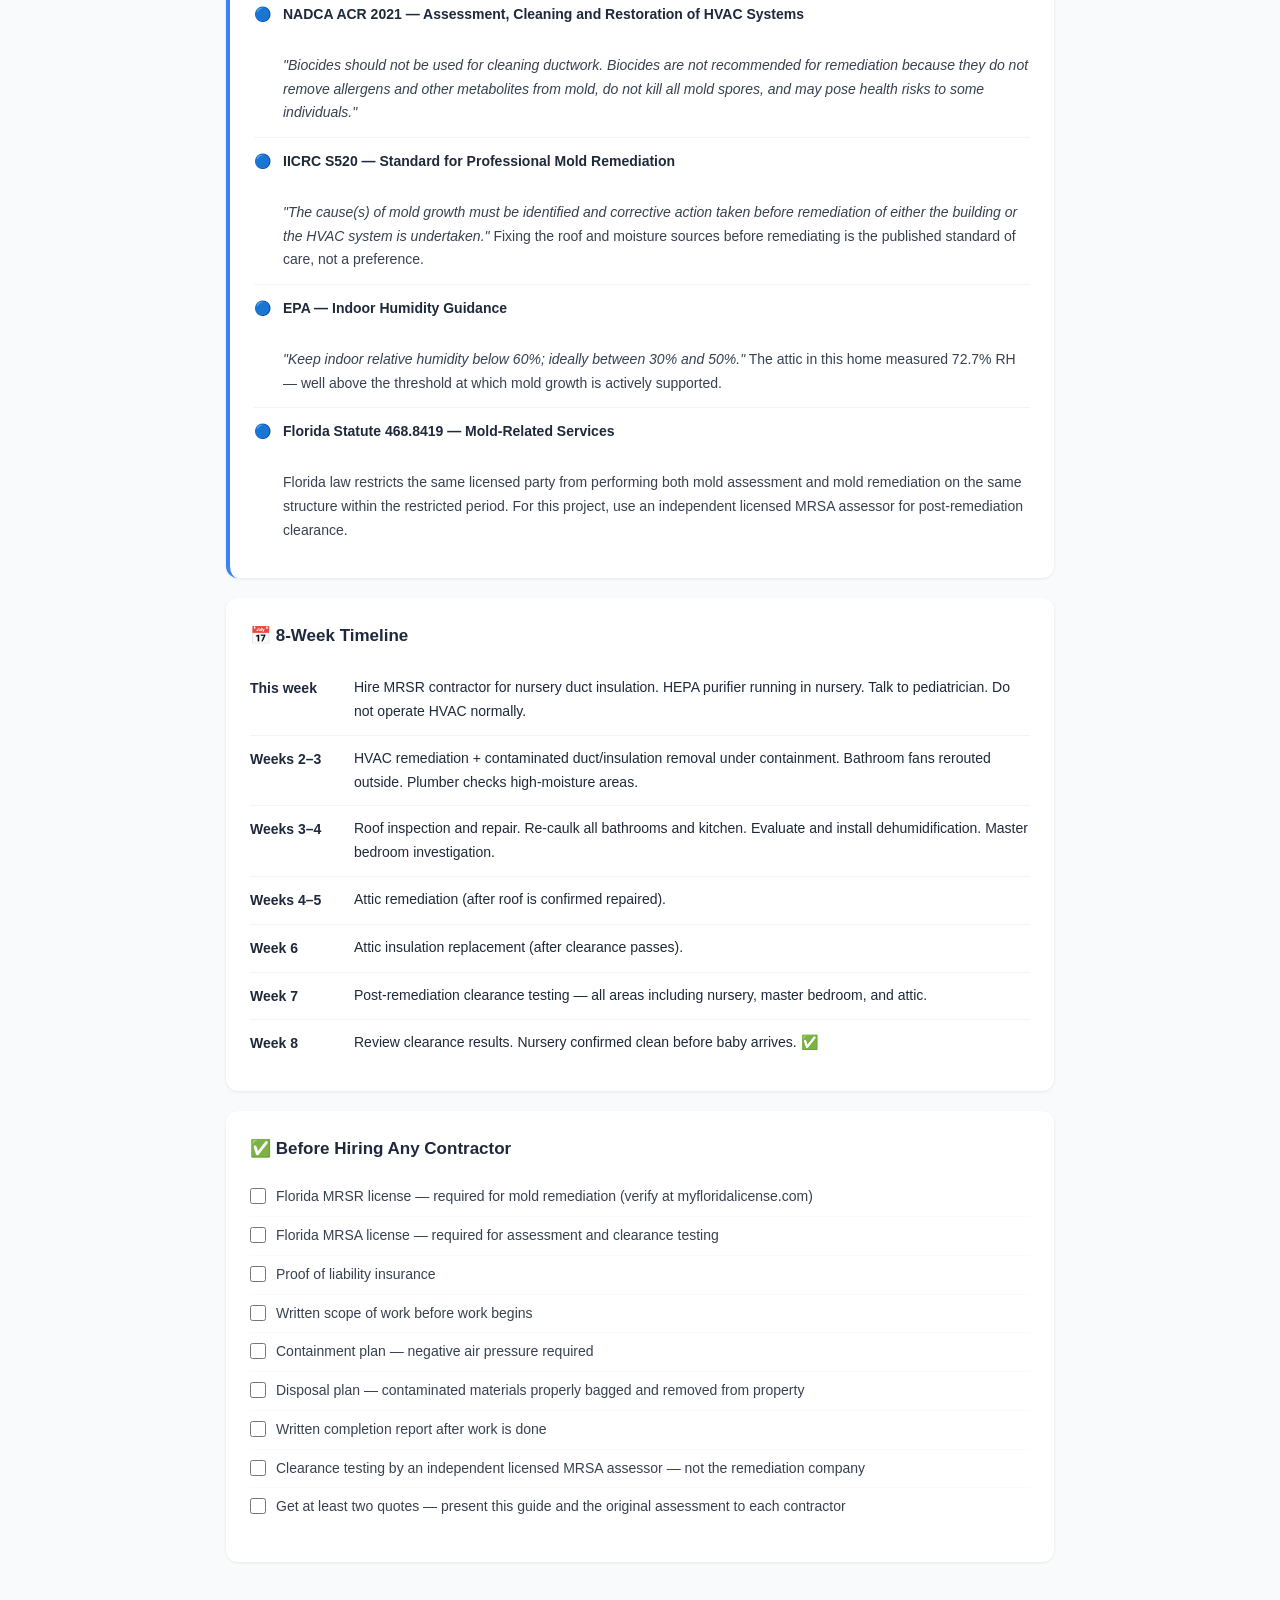
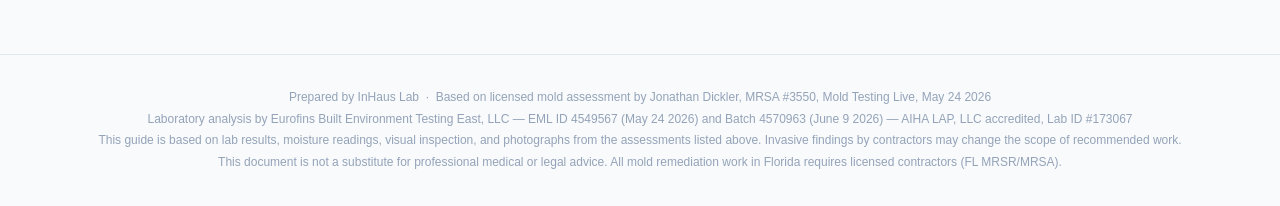
==== commit a7cd6bc9: "audit fixes: Play Room 'at outdoor levels', attic wood scope clarified per IICRC S520" ====
--- a/alexis-guide.html
+++ b/alexis-guide.html
@@ -143,7 +143,7 @@
       <tr><td>Guest Bedroom 1</td><td>27</td><td><span class="tag tag-green">Below outdoor</span></td><td>Reassuring at time of sampling</td></tr>
       <tr><td>Guest Bedroom 2</td><td>130/m³ (Pen/Asp 80)</td><td><span class="tag tag-amber">Pen/Asp 6x outdoor</span></td><td>Total below outdoor but Pen/Asp elevated — monitor</td></tr>
       <tr><td>Kitchen</td><td>230/m³</td><td><span class="tag tag-green">Near outdoor</span></td><td>Cladosporium dominant (88%) — near outdoor level, no significant signal</td></tr>
-      <tr><td>Play Room</td><td>290/m³</td><td><span class="tag tag-green">Near outdoor</span></td><td>Clado + Curvularia dominant — no significant Pen/Asp signal</td></tr>
+      <tr><td>Play Room</td><td>290/m³</td><td><span class="tag tag-green">At outdoor levels</span></td><td>Clado + Curvularia dominant — no Pen/Asp or water-damage indicator signal</td></tr>
       <tr><td>Baby's Room (open air)</td><td>93</td><td><span class="tag tag-green">Below outdoor</span></td><td>Open-room air reassuring — but see signal above</td></tr>
     </table>
     <p style="margin-top:14px;font-size:14px;"><strong>Note:</strong> Indoor levels below outdoor are generally reassuring, but they do not rule out hidden localized sources — especially when HVAC components, wall cavities, or moisture readings point to a problem. These results reflect conditions at the time of sampling only.</p>
@@ -401,7 +401,7 @@
     <strong style="font-size:13px;display:block;margin:12px 0 6px;">Step B — MRSR remediator:</strong>
     <ul class="checklist">
       <li><input type="checkbox"> Remove all mold-contaminated and moisture-affected insulation</li>
-      <li><input type="checkbox"> Treat affected wood components (rafters, decking, framing) — scope per contractor assessment</li>
+      <li><input type="checkbox"> Treat visible mold and staining on wood components (rafters, decking, framing) per IICRC S520 — attic wood was assessed visually; contractor to confirm scope on-site before work begins</li>
       <li><input type="checkbox"> Proper containment and negative air pressure throughout</li>
       <li><input type="checkbox"> Evaluate and address attic ventilation (blocked soffits, ridge vents)</li>
     </ul>
